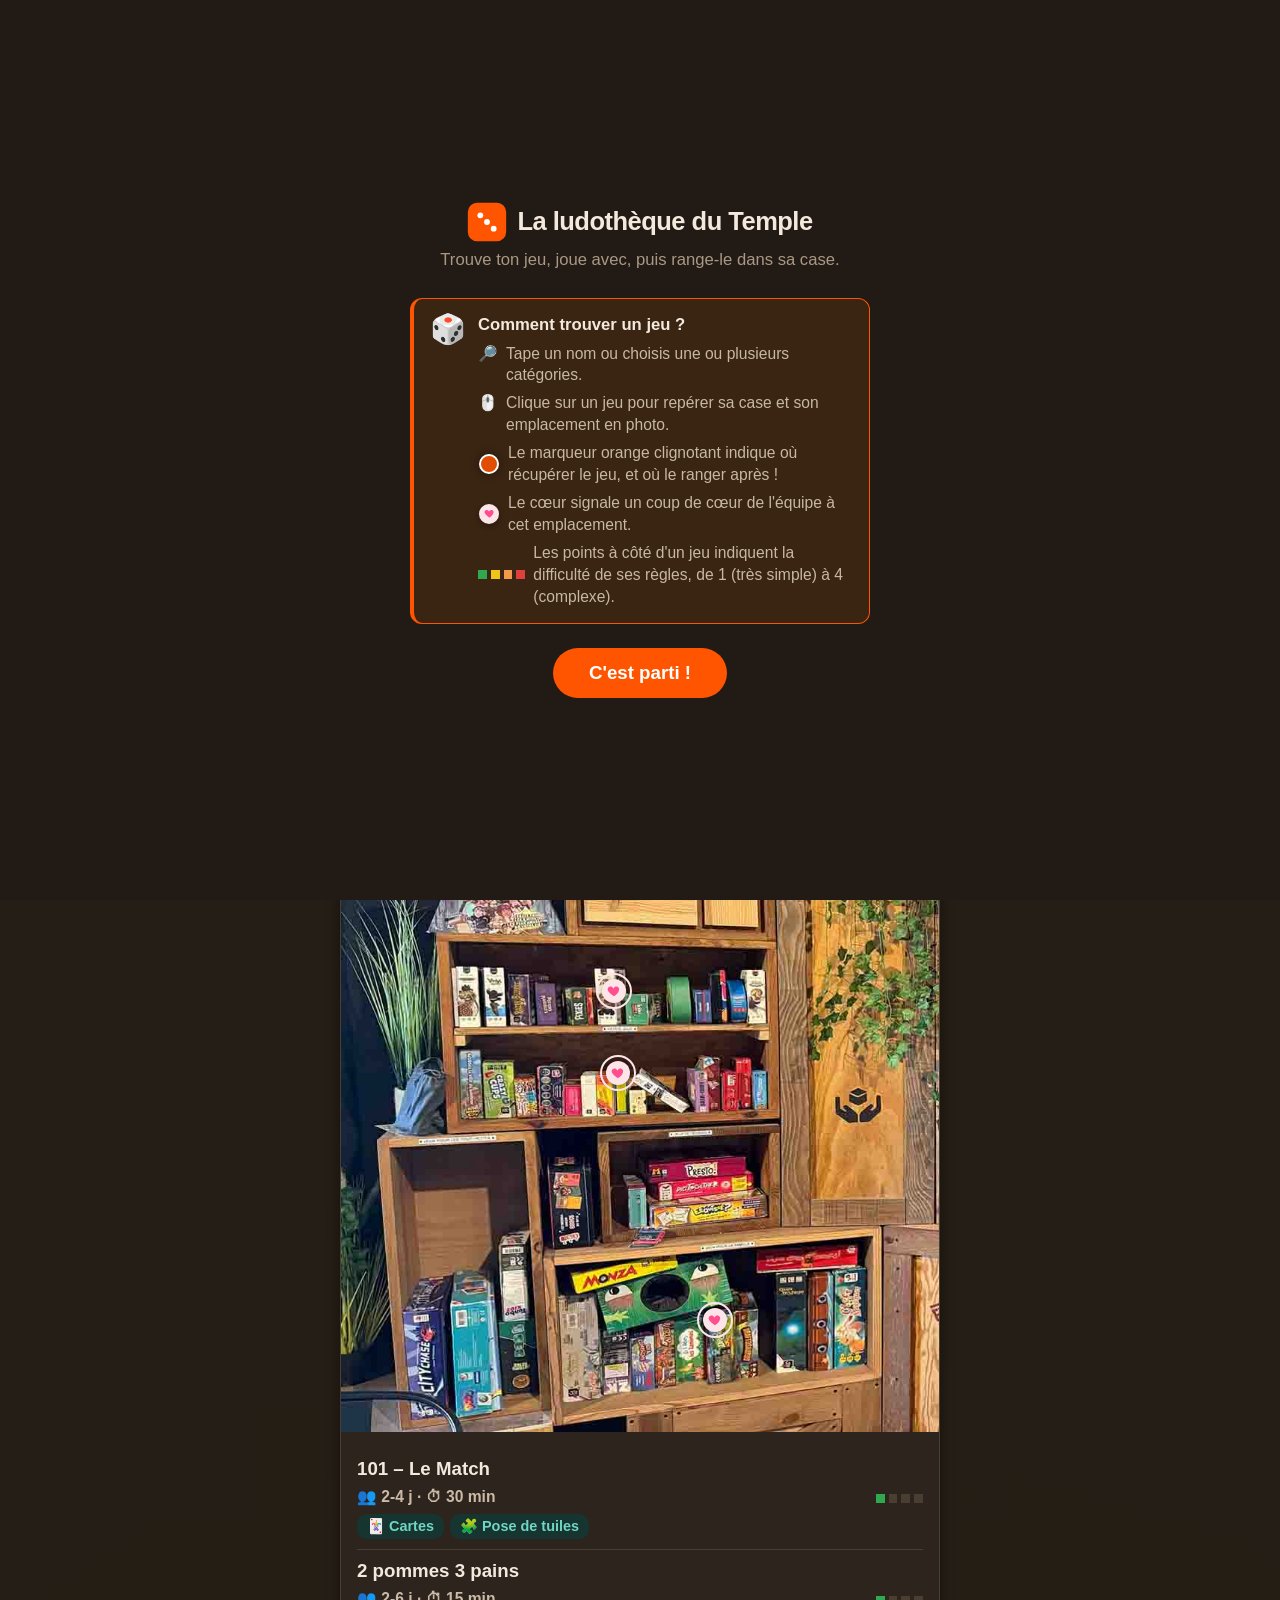
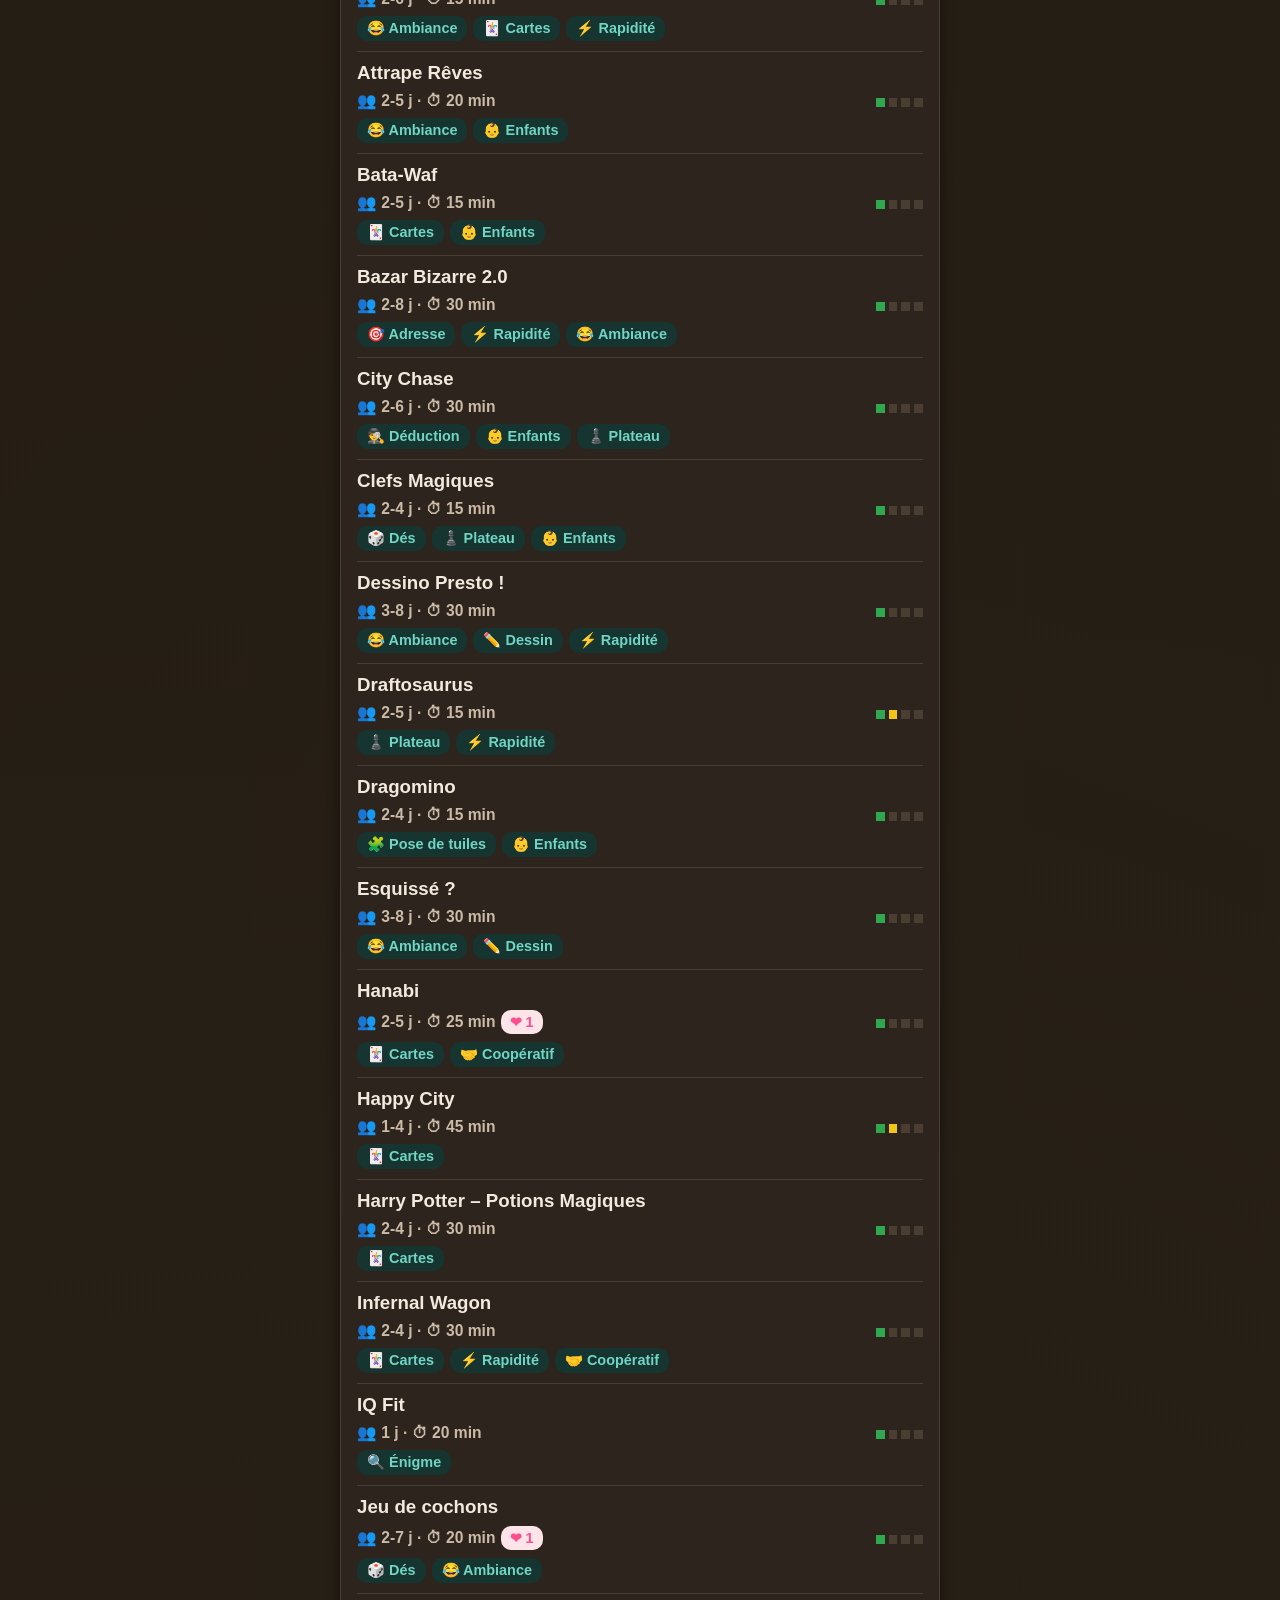
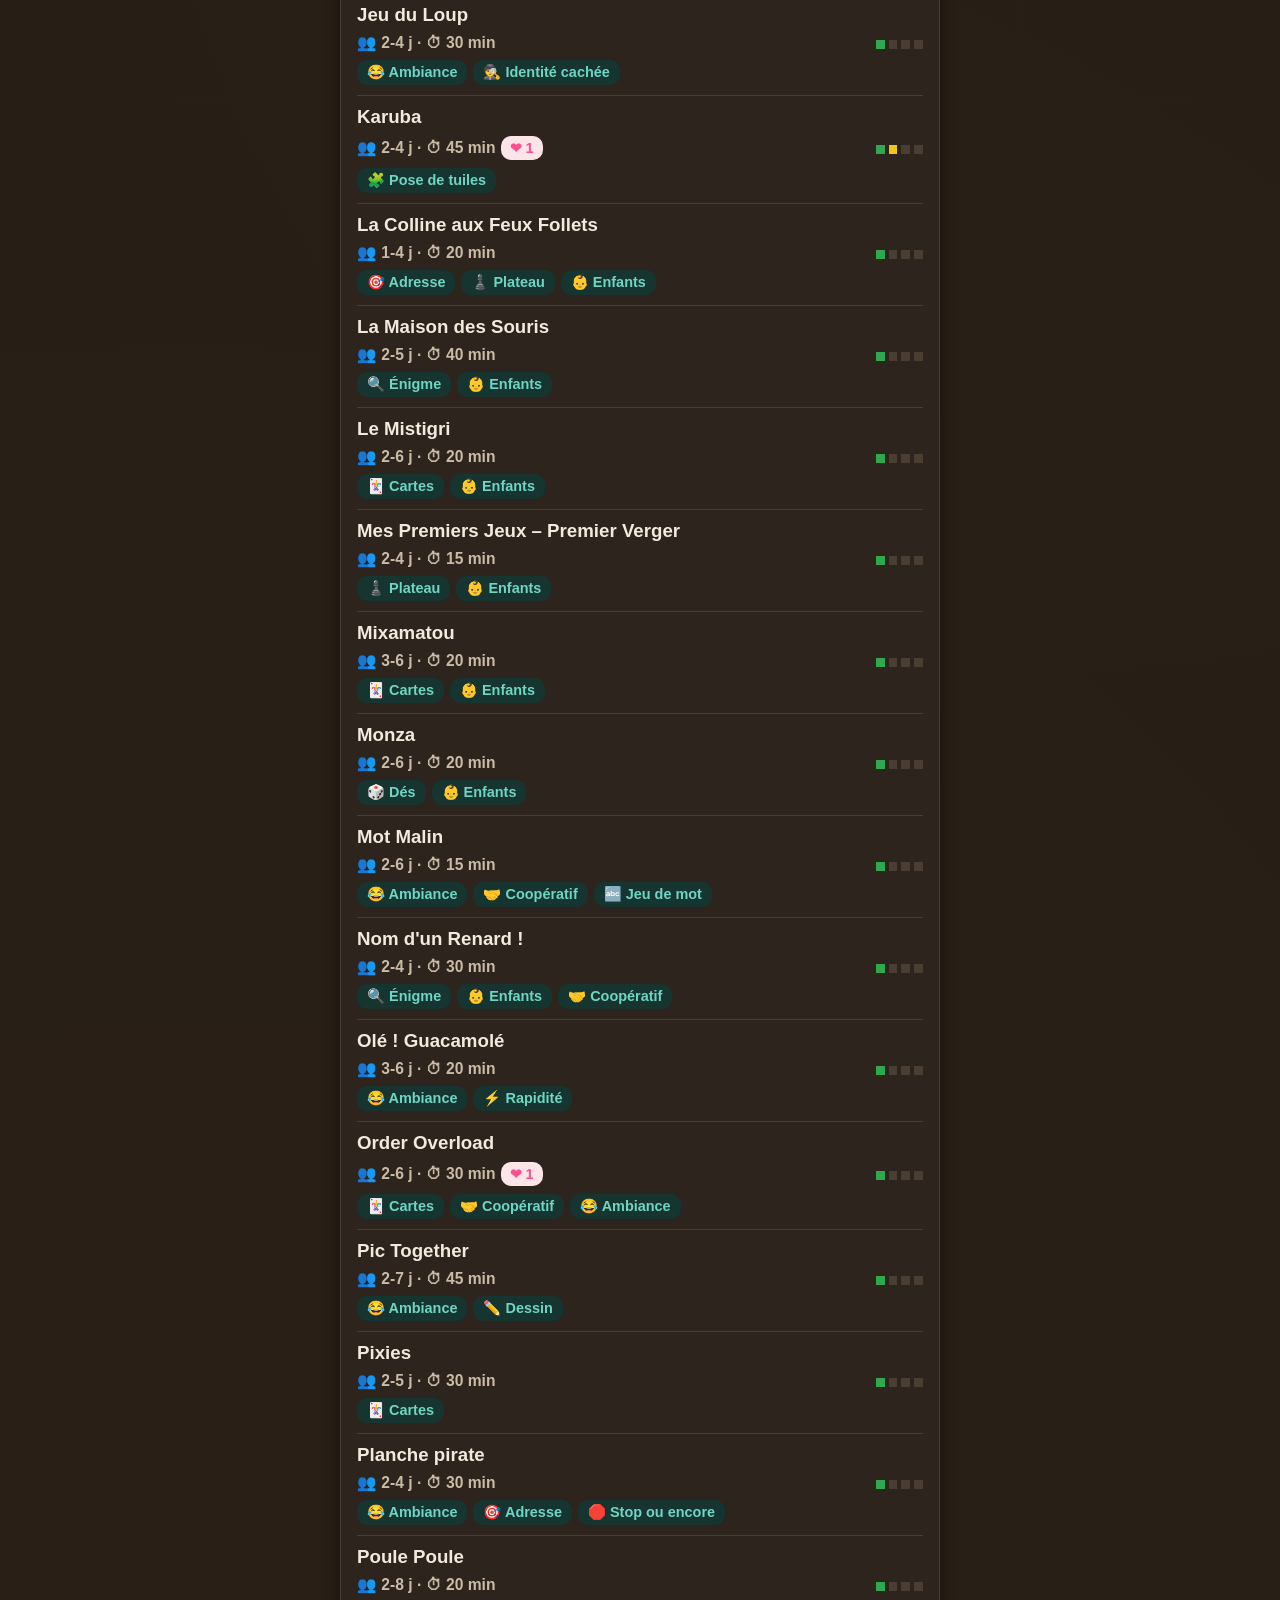
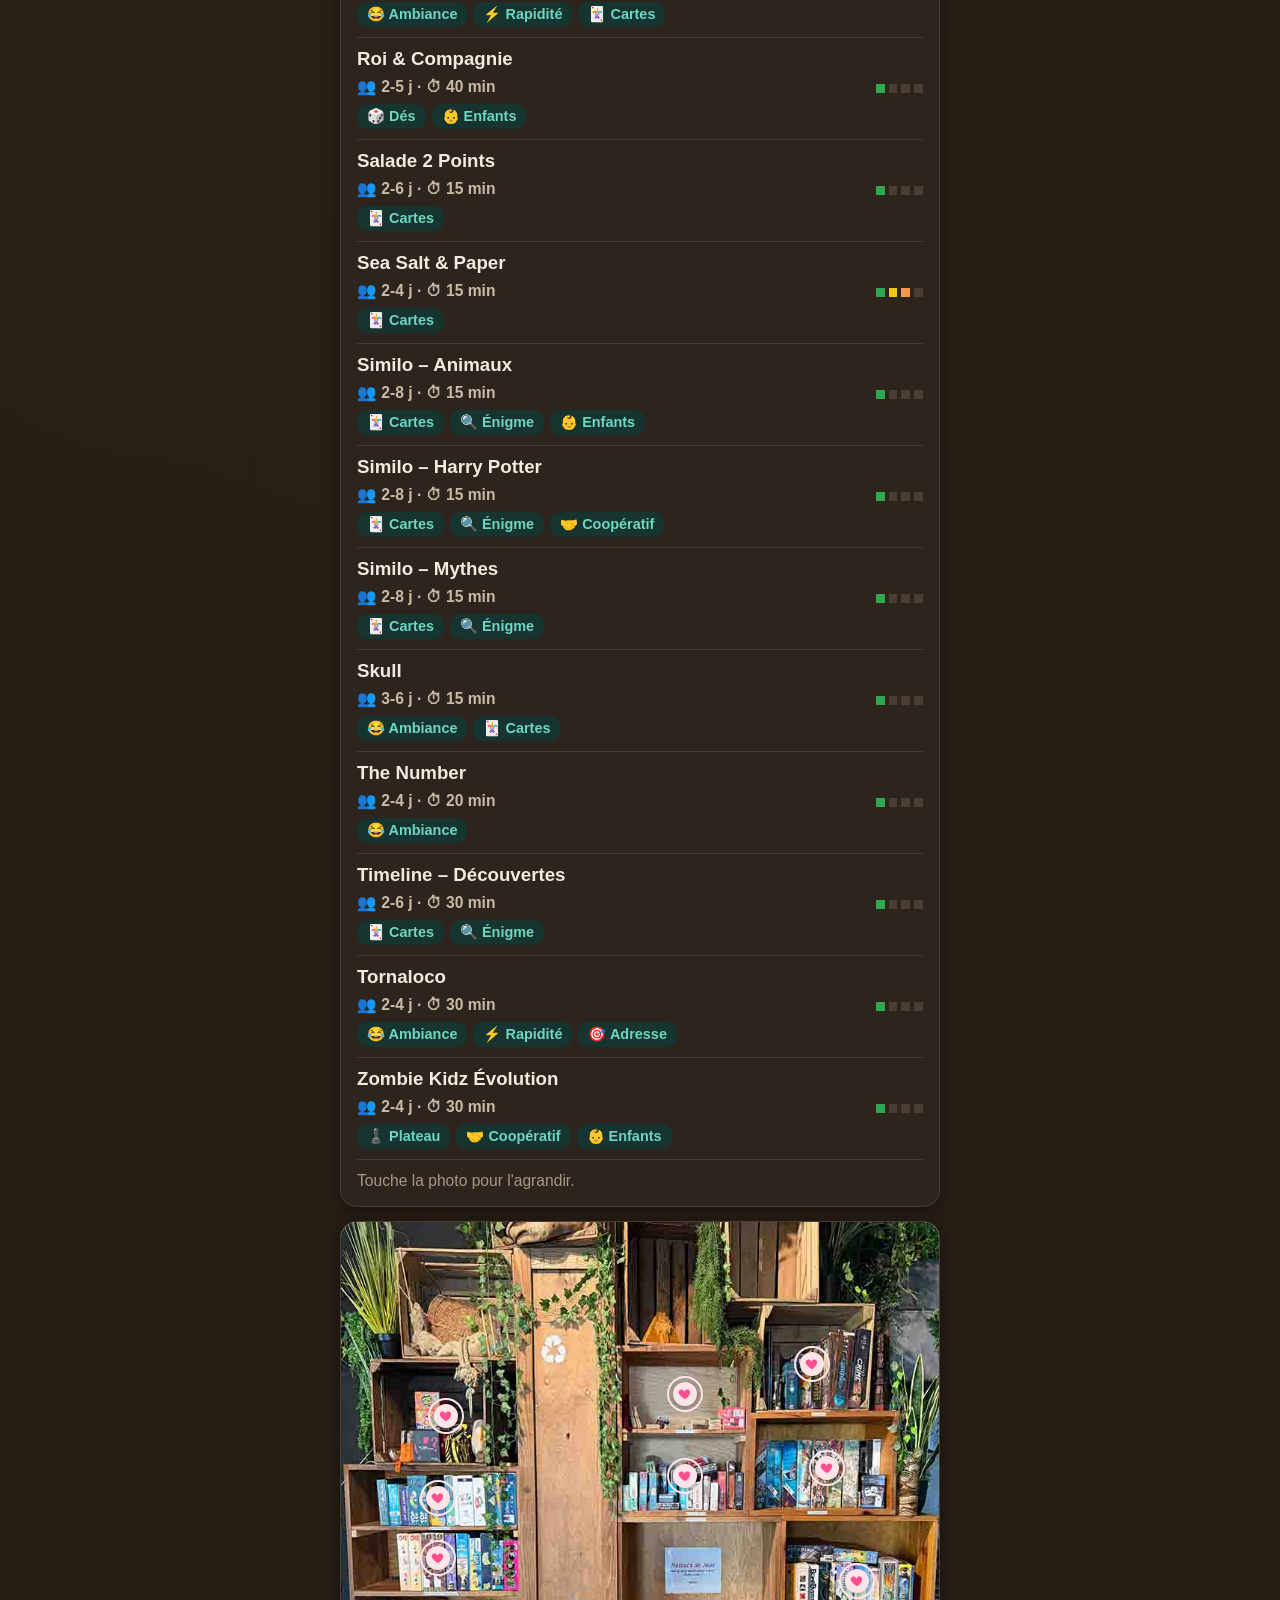
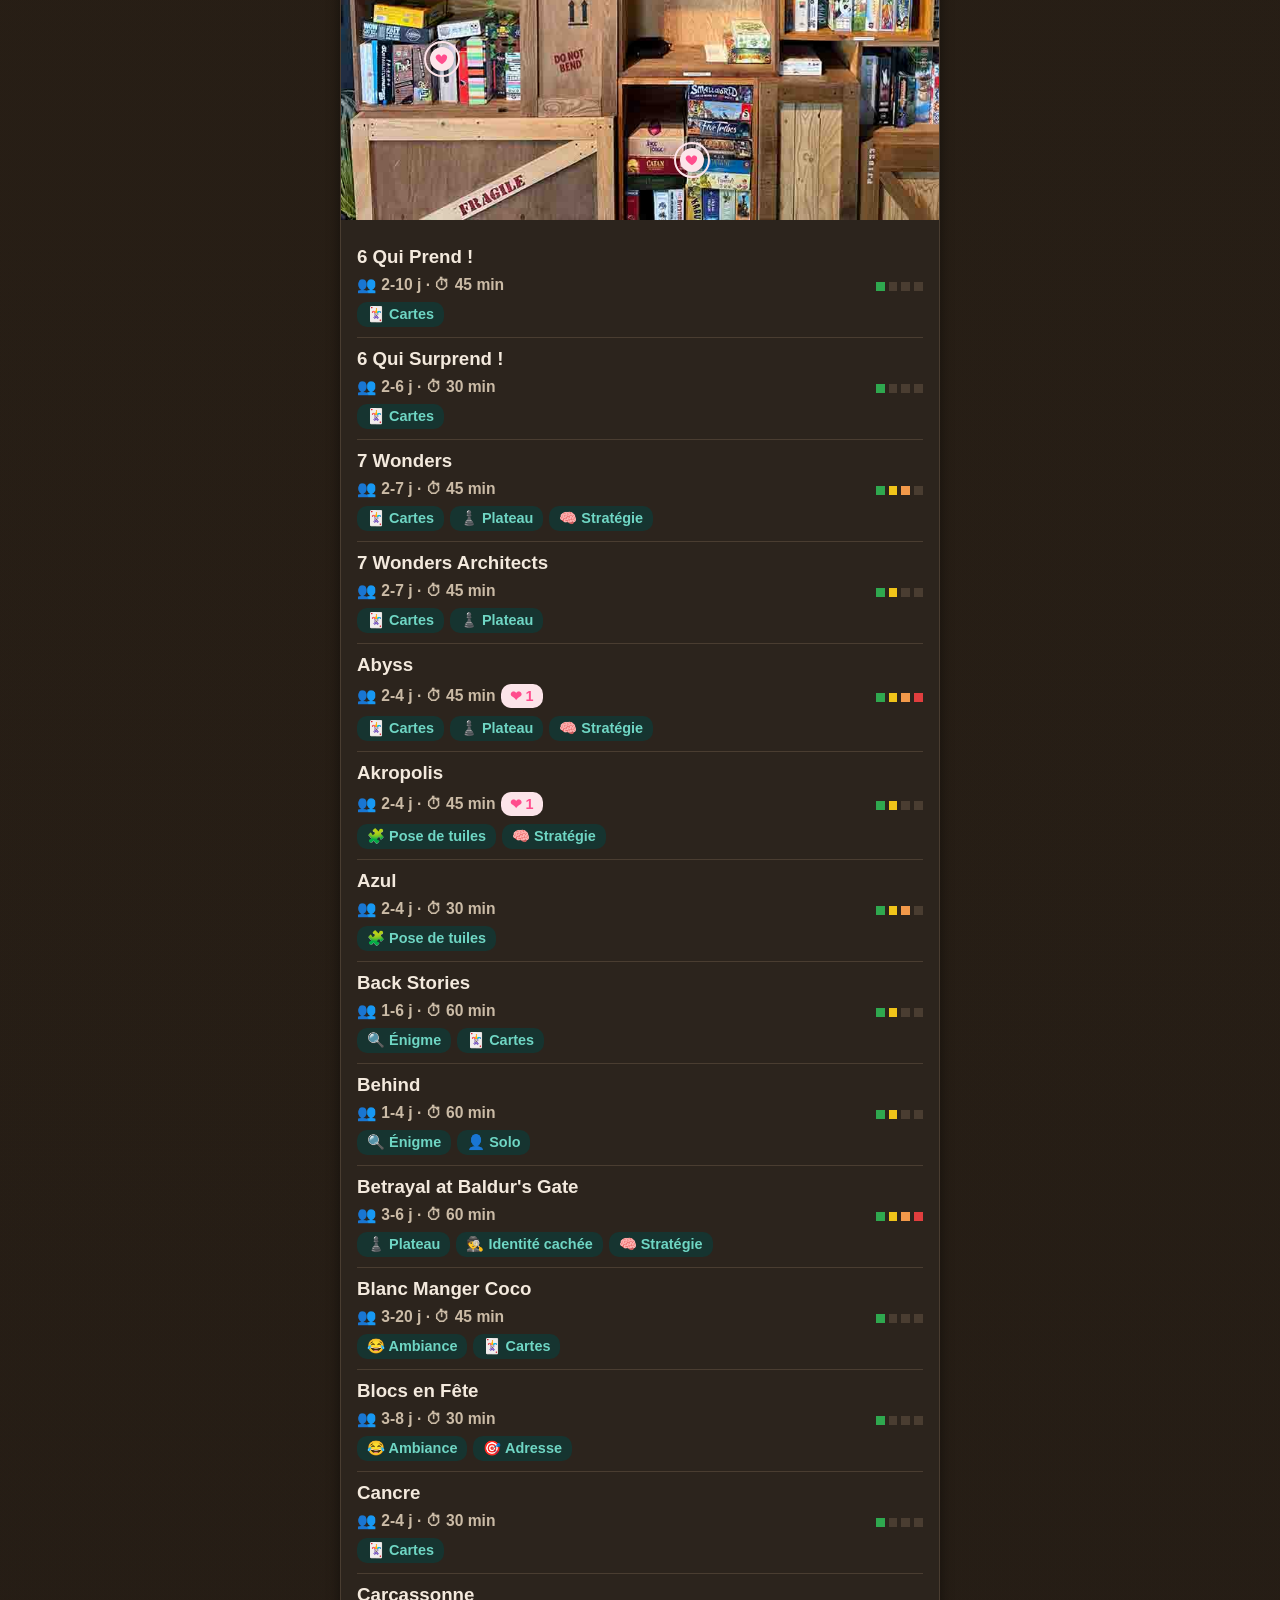
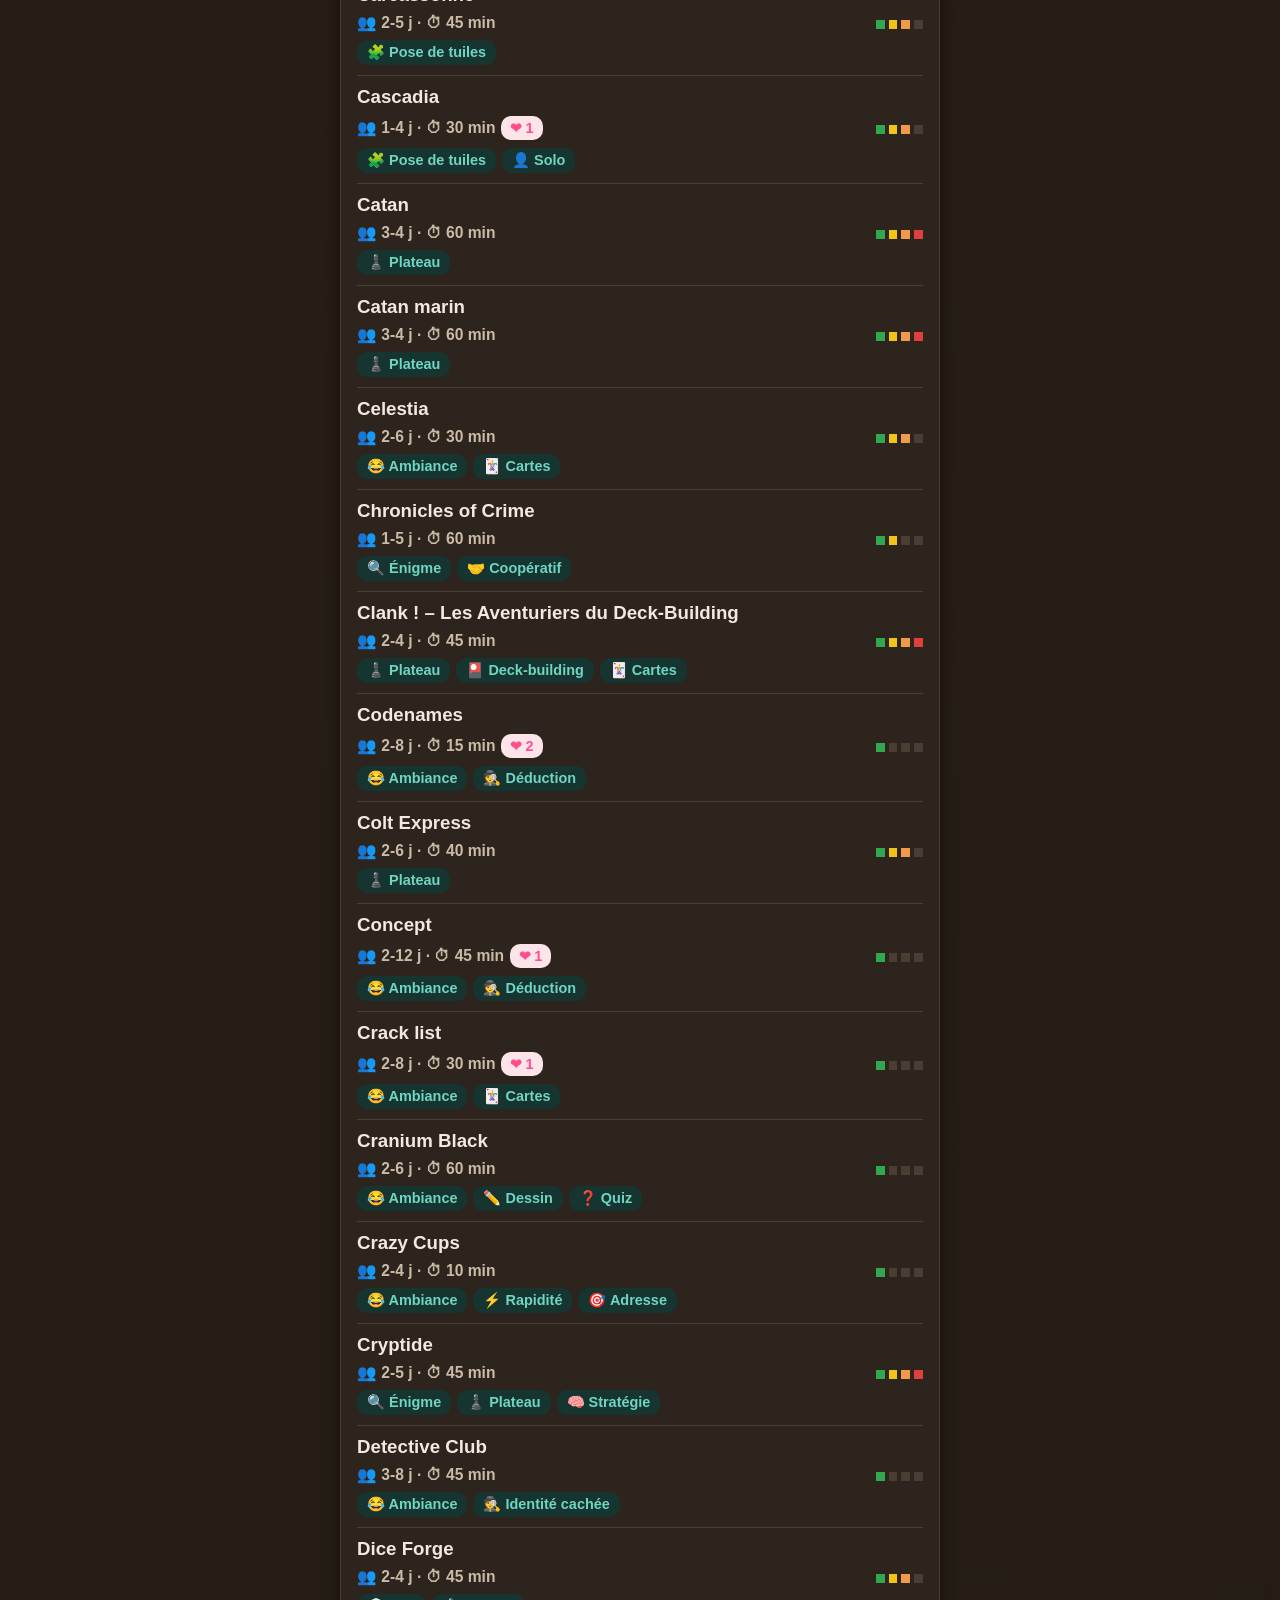
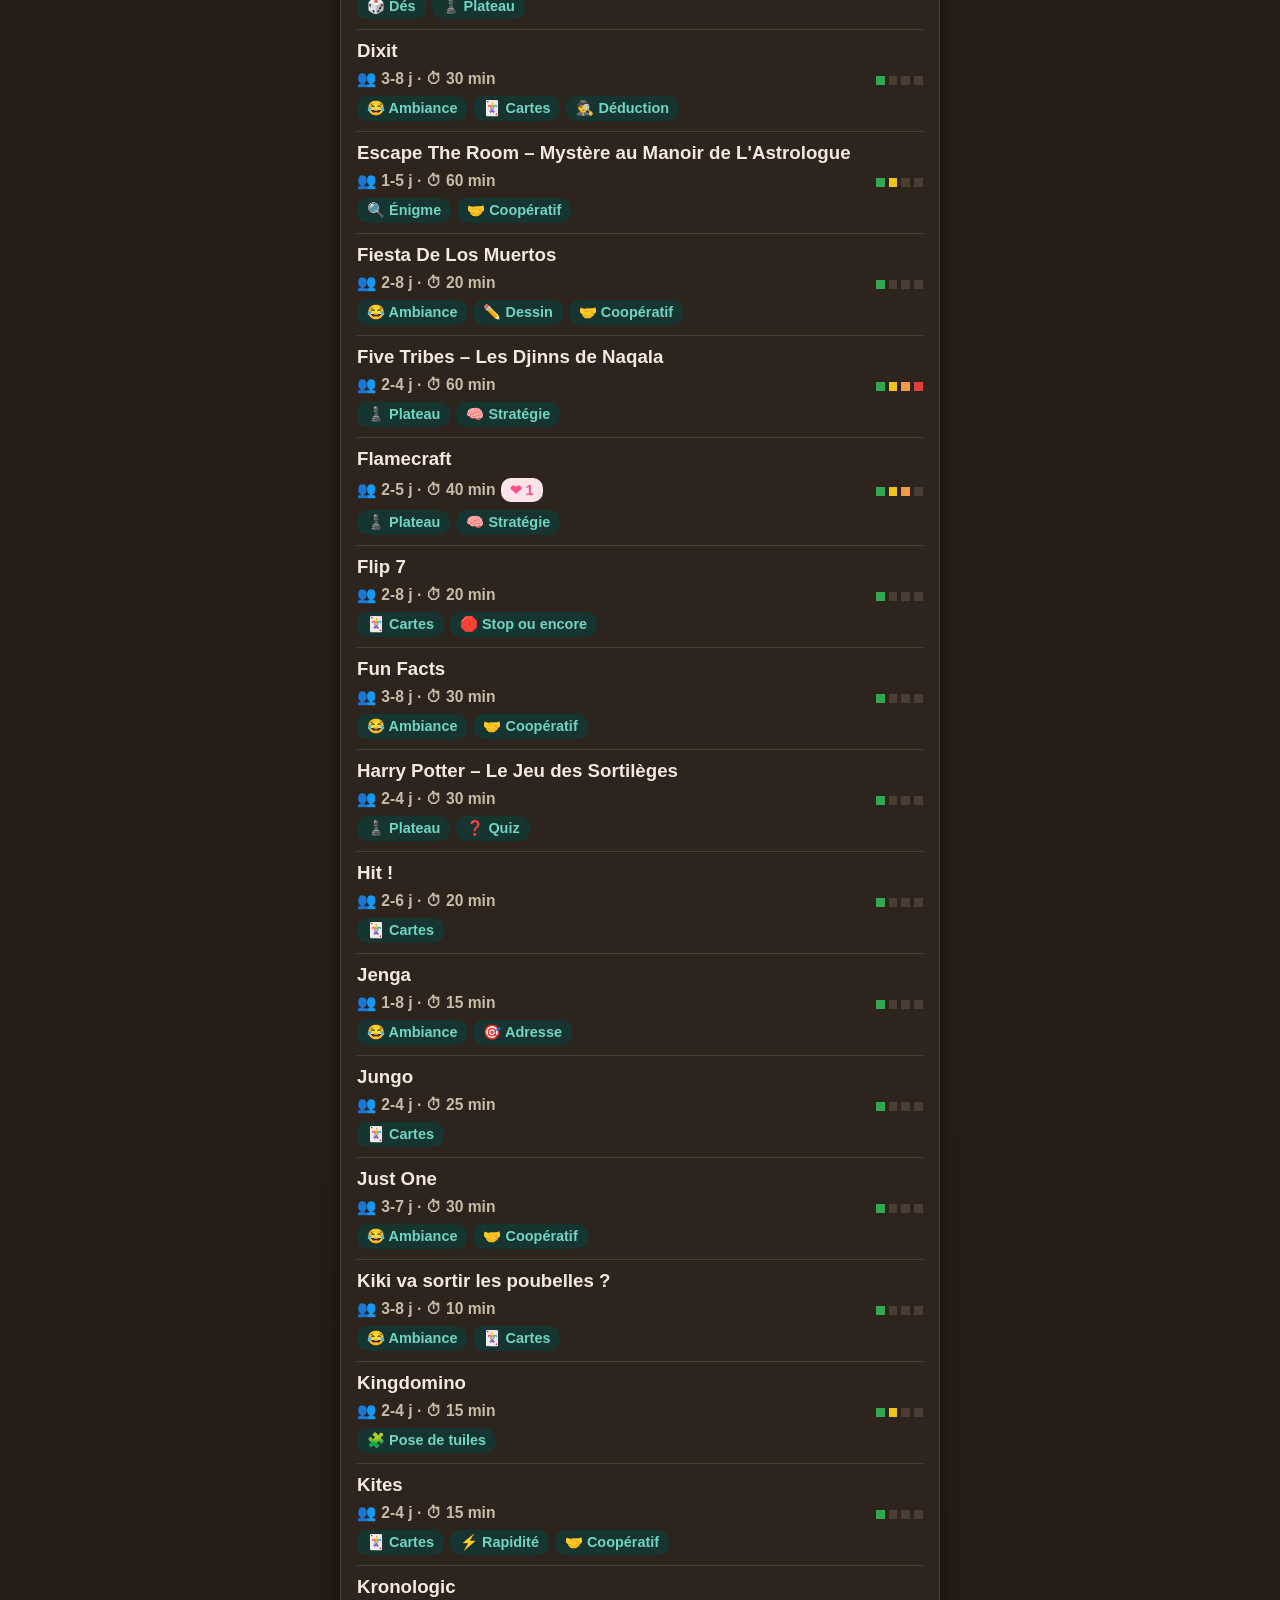
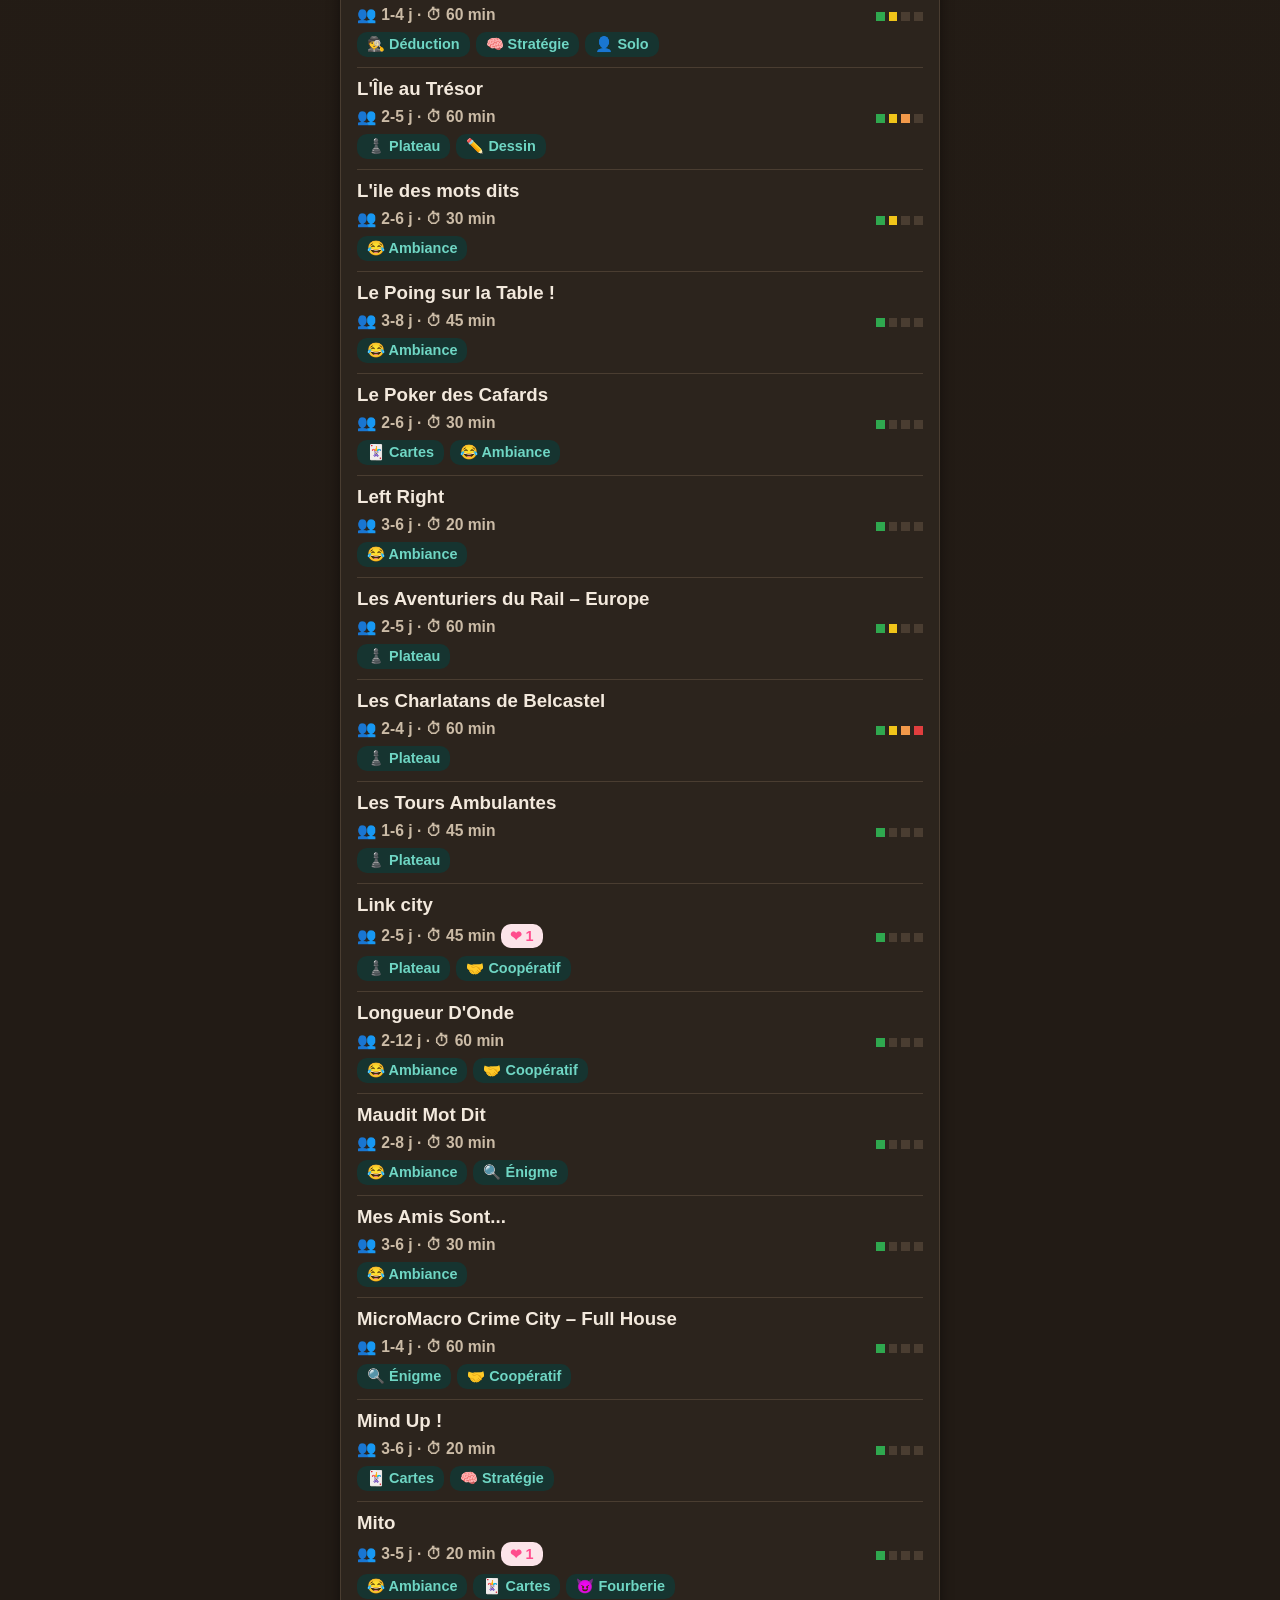
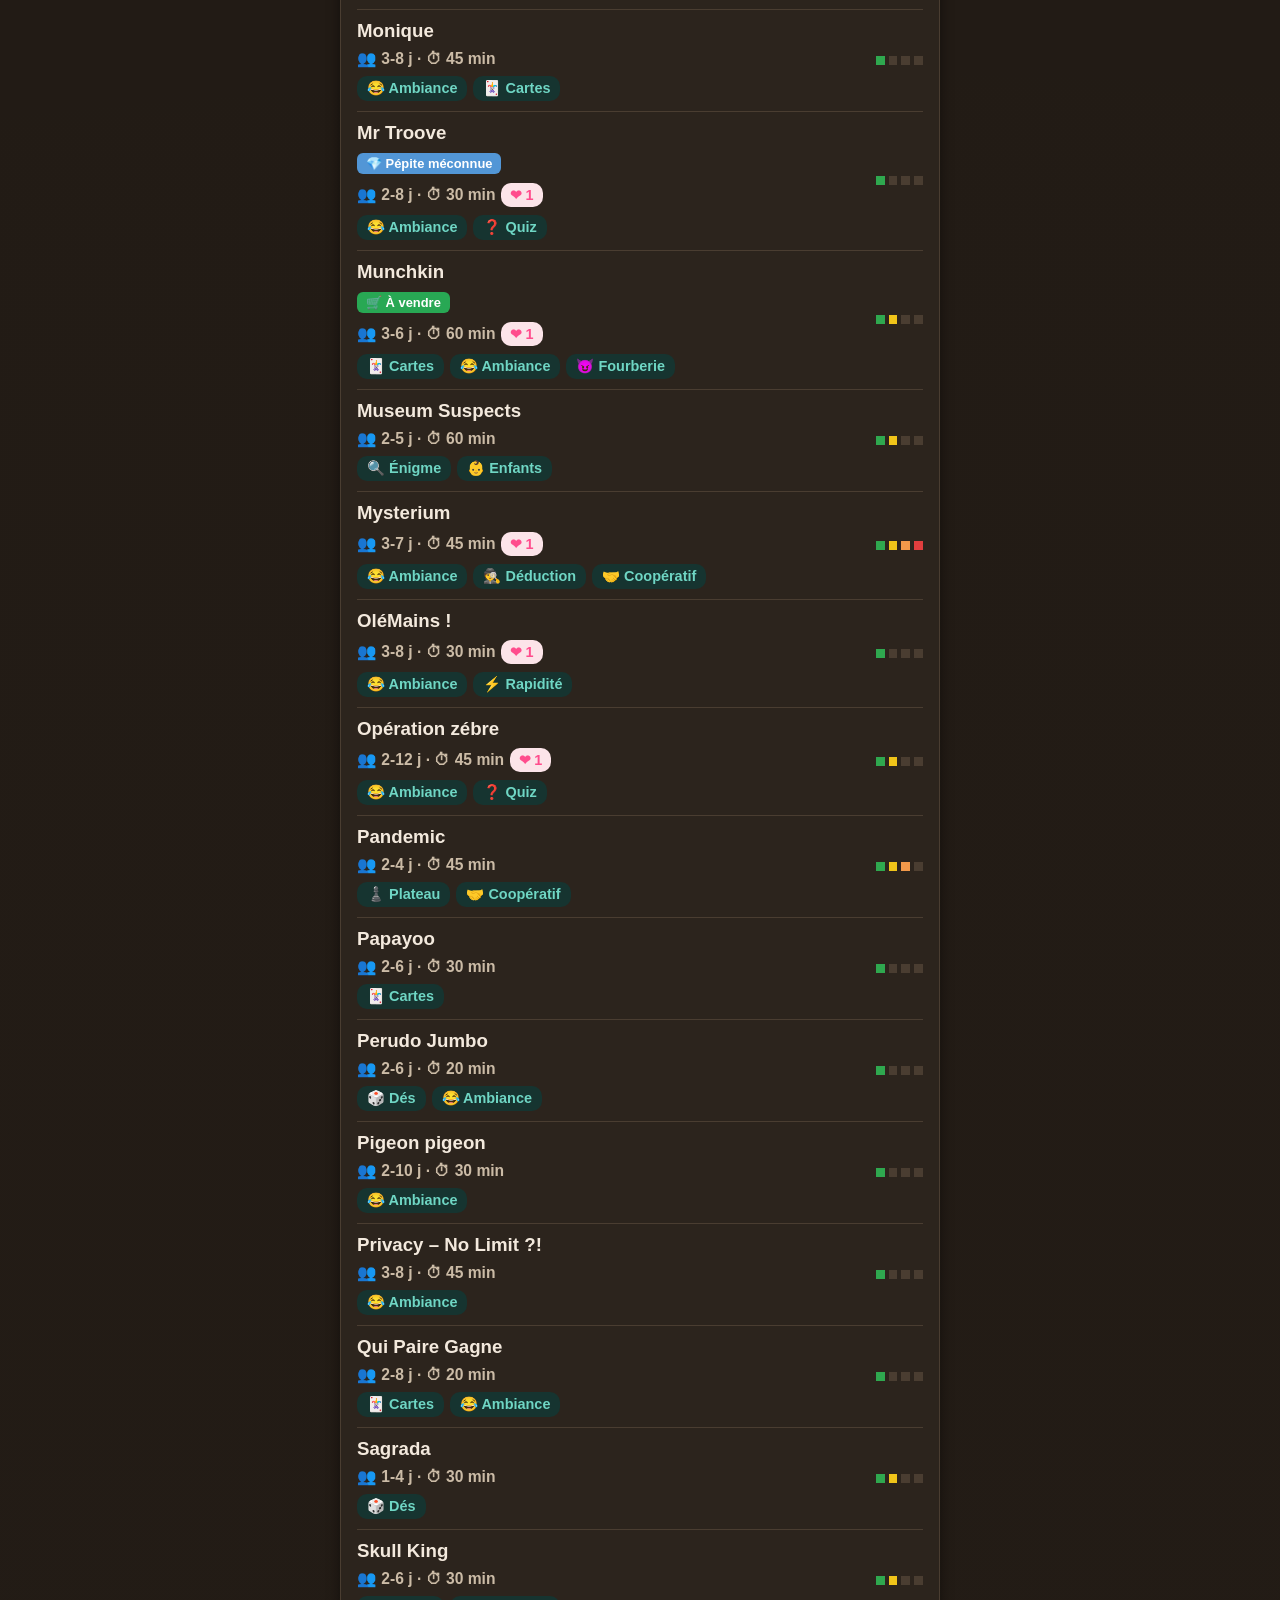
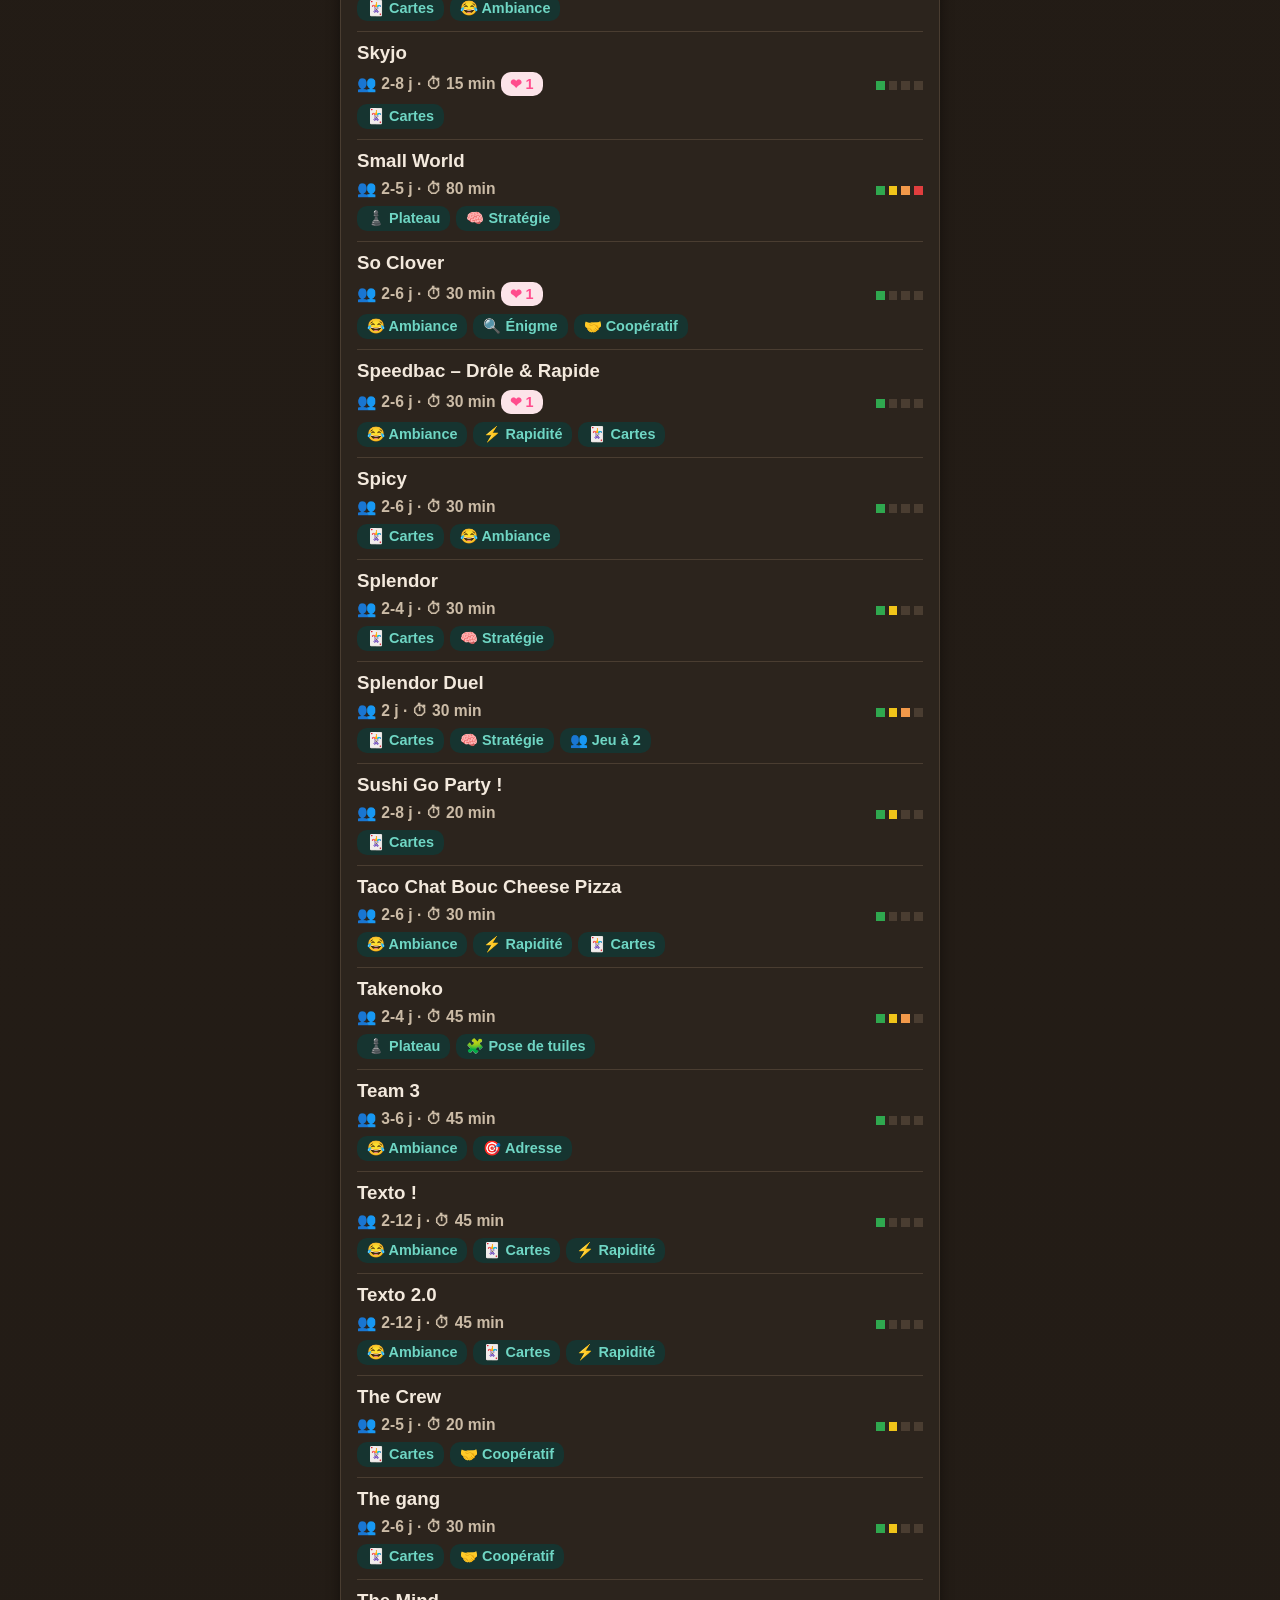
==== index.html @ edc83315 "Add files via upload" ====
<!DOCTYPE html>
<html lang="fr" data-theme="dark">
<head>
<meta charset="UTF-8">
<meta name="viewport" content="width=device-width, initial-scale=1.0, maximum-scale=1">
<meta name="description" content="Trouve un jeu de société au Temple : recherche par nom ou catégorie, emplacement en photo, recommandations de l'équipe.">
<meta name="theme-color" content="#221B15">
<title>La ludothèque du Temple</title>
<link rel="stylesheet" href="styles.css">
</head>
<body>

<button id="themeToggle" class="theme-toggle" aria-label="Basculer entre mode jour et mode nuit" onclick="basculerTheme()">☀️</button>

<div id="welcomeScreen" class="welcome-screen">
  <div class="welcome-screen__content">
    <div class="welcome-screen__brand">
      <svg class="brand__die" viewBox="0 0 48 48" fill="none" xmlns="http://www.w3.org/2000/svg">
        <rect x="2" y="2" width="44" height="44" rx="10" fill="#FF5500" stroke="#FF5500" stroke-width="2"/>
        <circle cx="16" cy="16" r="3.5" fill="#FFFFFF"/>
        <circle cx="32" cy="32" r="3.5" fill="#FFFFFF"/>
        <circle cx="24" cy="24" r="3.5" fill="#FFFFFF"/>
      </svg>
      <h1>La ludothèque du Temple</h1>
    </div>
    <p class="welcome-screen__subtitle">Trouve ton jeu, joue avec, puis range-le dans sa case.</p>

    <div class="welcome-screen__panel">
      <span class="how-it-works__icon" aria-hidden="true">🎲</span>
      <div class="how-it-works__content">
        <h2 class="how-it-works__title">Comment trouver un jeu ?</h2>
        <ol class="how-it-works__steps">
          <li><span class="how-it-works__step-icon" aria-hidden="true">🔎</span> Tape un nom ou choisis une ou plusieurs catégories.</li>
          <li><span class="how-it-works__step-icon" aria-hidden="true">🖱️</span> Clique sur un jeu pour repérer sa case et son emplacement en photo.</li>
          <li><span class="how-it-works__step-icon how-it-works__step-icon--marker" aria-hidden="true"><span class="marker-demo marker-demo--spot"></span></span> Le marqueur orange clignotant indique où récupérer le jeu, et où le ranger après !</li>
          <li><span class="how-it-works__step-icon how-it-works__step-icon--marker" aria-hidden="true"><span class="marker-demo marker-demo--heart"><svg class="marker-demo__heart-icon" viewBox="0 0 24 24"><path d="M12 21s-7.5-4.6-10.2-9.3C.2 8.9 1.4 5.2 4.9 4.3c2-.5 4 .3 5.1 2 .3.4.7.9 1 1.3.3-.4.7-.9 1-1.3 1.1-1.7 3.1-2.5 5.1-2 3.5.9 4.7 4.6 3.1 7.4C19.5 16.4 12 21 12 21z"/></svg></span></span> Le cœur signale un coup de cœur de l'équipe à cet emplacement.</li>
          <li><span class="how-it-works__step-icon how-it-works__step-icon--dots" aria-hidden="true"><span class="difficulty__dot is-filled"></span><span class="difficulty__dot is-filled"></span><span class="difficulty__dot is-filled"></span><span class="difficulty__dot is-filled"></span></span> Les points à côté d'un jeu indiquent la difficulté de ses règles, de 1 (très simple) à 4 (complexe).</li>
        </ol>
      </div>
    </div>

    <button id="startBtn" class="welcome-screen__cta" type="button">C'est parti !</button>
  </div>
</div>

<div class="app">
  <header class="app__header">
    <a id="brandLink" class="brand" href="#" title="Retour à l'accueil">
      <svg class="brand__die" viewBox="0 0 48 48" fill="none" xmlns="http://www.w3.org/2000/svg">
        <rect x="2" y="2" width="44" height="44" rx="10" fill="#FF5500" stroke="#FF5500" stroke-width="2"/>
        <circle cx="16" cy="16" r="3.5" fill="#FFFFFF"/>
        <circle cx="32" cy="32" r="3.5" fill="#FFFFFF"/>
        <circle cx="24" cy="24" r="3.5" fill="#FFFFFF"/>
      </svg>
      <h1>La ludothèque du Temple</h1>
    </a>
    <p class="app__subtitle">Trouve ton jeu, joue avec, puis range-le dans sa case.</p>
  </header>

  <div class="tabs" role="tablist" aria-label="Sections de la ludothèque">
    <button class="tab-btn active" role="tab" id="tabbtn-search" aria-selected="true" aria-controls="search-tab" data-tab="search">🔍 Recherche</button>
    <button class="tab-btn tab-btn--reco" role="tab" id="tabbtn-recommendations" aria-selected="false" aria-controls="recommendations-tab" data-tab="recommendations">
      <span class="tab-btn__line">Coup de <svg class="tab-btn__heart" viewBox="0 0 24 24" aria-hidden="true"><path d="M12 21s-7.5-4.6-10.2-9.3C.2 8.9 1.4 5.2 4.9 4.3c2-.5 4 .3 5.1 2 .3.4.7.9 1 1.3.3-.4.7-.9 1-1.3 1.1-1.7 3.1-2.5 5.1-2 3.5.9 4.7 4.6 3.1 7.4C19.5 16.4 12 21 12 21z"/></svg></span>
      <span class="tab-btn__line">de l'équipe</span>
    </button>
    <button class="tab-btn" role="tab" id="tabbtn-vente" aria-selected="false" aria-controls="vente-tab" data-tab="vente">🛒 Jeu à vendre</button>
    <button class="tab-btn" role="tab" id="tabbtn-reseaux" aria-selected="false" aria-controls="reseaux-tab" data-tab="reseaux">🔗 Nos réseaux</button>
  </div>

  <div id="search-tab" class="tab-content active" role="tabpanel" aria-labelledby="tabbtn-search">
    <div class="search-sticky-wrap">
      <div class="search">
        <input id="searchInput" type="text" placeholder="Tape le nom d'un jeu...">
        <button id="clearBtn" class="search__clear" hidden>✕</button>
      </div>
      <button id="randomGameBtn" type="button" class="random-btn">🎲 Je ne sais pas quoi choisir ?</button>
    </div>

    <!-- 15 Catégories de recherche multi-sélectionnables -->
    <div class="search-tags">
      <button class="search-tag search-tag--new" data-tag="Nouveauté">✨ Nouveauté</button>
      <button class="search-tag" data-tag="Ambiance">😂 Ambiance</button>
      <button class="search-tag" data-tag="Cartes">🃏 Cartes</button>
      <button class="search-tag" data-tag="Plateau">♟️ Plateau</button>
      <button class="search-tag" data-tag="Dés">🎲 Dés</button>
      <button class="search-tag" data-tag="Énigme">🔍 Énigme</button>
      <button class="search-tag" data-tag="Identité cachée">🎭 Identité cachée</button>
      <button class="search-tag" data-tag="Pose de tuiles">🧩 Pose de tuiles</button>
      <button class="search-tag" data-tag="Adresse">🎯 Adresse</button>
      <button class="search-tag" data-tag="Dessin">✏️ Dessin</button>
      <button class="search-tag" data-tag="Stratégie">🧠 Stratégie</button>
      <button class="search-tag" data-tag="Coopératif">🤝 Coopératif</button>
      <button class="search-tag" data-tag="Rapidité">⚡ Rapidité</button>
      <button class="search-tag" data-tag="Enfants">👶 Enfants</button>
      <button class="search-tag" data-tag="Deck-building">🎴 Deck-building</button>
      <button class="search-tag" data-tag="Quiz">❓ Quiz</button>
      <button class="search-tag" data-tag="Jeu à 2">👥 Jeu à 2</button>
      <button class="search-tag" data-tag="Jeu à 4">👨‍👩‍👧‍👦 Jeu à 4</button>
      <button class="search-tag" data-tag="+6 joueurs">🎉 +6 joueurs</button>
      <button class="search-tag" data-tag="Déduction">🕵 Déduction </button>
      <button class="search-tag" data-tag="Jeu de mot">🔤 Jeu de mot</button>
      <button class="search-tag" data-tag="Fourberie">😈 Fourberie</button>
      <button class="search-tag" data-tag="Solo">👤 Solo</button>


    </div>

    <div class="filters filters--search">
      <p class="filters__title">Filtrer par :</p>

      <div class="filters__group">
        <label class="filters__label" for="joueursMin">👥 Nombre de joueurs</label>
        <input id="joueursMin" class="filters__input" type="number" min="1" max="30" placeholder="Min">
        <span class="filters__sep">à</span>
        <input id="joueursMax" class="filters__input" type="number" min="1" max="30" placeholder="Max">
      </div>

      <div class="filters__group">
        <label class="filters__label" for="dureeMax">⏱ Durée max (minutes)</label>
        <input id="dureeMax" class="filters__input filters__input--duree" type="number" min="1" max="300" placeholder="45">
        <span class="filters__sep">min</span>
        <button class="filters__reset" data-filter-clear>↺ Réinitialiser</button>
      </div>
    </div>

    <div id="results" class="results"></div>
  </div>

  <div id="recommendations-tab" class="tab-content" role="tabpanel" aria-labelledby="tabbtn-recommendations">
    <p class="tab-intro">Découvre les coups de cœur recommandés par chaque membre de l'équipe.</p>

    <div class="filters">
      <p class="filters__title">Filtrer les recommandations par catégorie :</p>
      <div class="filters__group">
        <button class="filter-btn" data-filter-rec="Ambiance">😂 Ambiance</button>
        <button class="filter-btn" data-filter-rec="Jeu à 2">👥 Jeu à 2</button>
        <button class="filter-btn" data-filter-rec="Jeu à 4">👨‍👩‍👧‍👦 Jeu à 4</button>
        <button class="filter-btn" data-filter-rec="+6 joueurs">🎉 joueurs</button>
        <button class="filter-btn" data-filter-rec="Cartes">🃏 Cartes</button>
        <button class="filters__reset" data-filter-rec-clear>↺ Réinitialiser</button>
      </div>
    </div>

    <div id="recommendations-list" class="results"></div>
  </div>

  <div id="vente-tab" class="tab-content" role="tabpanel" aria-labelledby="tabbtn-vente">
    <p class="tab-intro">Des jeux de notre collection sont à vendre : retrouve-les ici avec leur prix.<br>⚠️ Ce sont des jeux d'occasion de la ludothèque (déjà utilisés au bar), pas des jeux neufs.</p>
    <div id="vente-list" class="results"></div>
  </div>

  <div id="reseaux-tab" class="tab-content" role="tabpanel" aria-labelledby="tabbtn-reseaux">
    <div class="results" style="padding-top:20px;">
      <article class="card soirees-card">
        <div class="soirees-card__banner">
          <span class="soirees-card__icon" aria-hidden="true">🔗</span>
        </div>
        <div class="card__body soirees-card__body">
          <h2 class="soirees-card__title">Nos réseaux</h2>
          <p class="soirees-card__text">Retrouve-nous et suis nos actualités sur nos réseaux sociaux.</p>
          <div class="soirees-card__cta-group">
            <a class="soirees-card__cta" href="https://www.instagram.com/letemple_17/" target="_blank" rel="noopener">Voir sur Instagram</a>
            <a class="soirees-card__cta soirees-card__cta--secondary" href="https://www.facebook.com/letemple17/" target="_blank" rel="noopener">Voir sur Facebook</a>
          </div>
        </div>
      </article>
    </div>
  </div>

  <footer class="app__footer">
    <p class="app__footer-text">🔒 Aucune donnée n'est enregistrée : ce site ne collecte, ne stocke ni ne transmet aucune information personnelle, ni sur un serveur, ni dans votre navigateur.</p>
  </footer>
</div>

<div id="lightbox" class="lightbox" hidden>
  <div class="lightbox__content">
    <div id="lightboxStage" class="lightbox__stage">
      <img id="lightboxImg" class="lightbox__img" src="" alt="Agrandissement de la photo">
      <div id="lightboxMarkers" class="lightbox__markers"></div>
    </div>
    <button id="lightboxClose" class="lightbox__close">✕</button>
  </div>
</div>

<script src="data.js"></script>
<script src="app.js"></script>
</body>
</html>
---- styles.css ----
:root{
    --orange:#FF5500;
    --orange-dark:#B84708;
    --orange-deep:#9C3C06;
    --orange-soft:#FFE7D2;
    --teal:#1F5C56;
    --teal-soft:#DCEEEC;
    --stone-soft:#E7E2D9;
    --stone-dark:#5C5347;
    --cream:#FFF8F1;
    --paper:#FFFFFF;
    --ink:#2A211A;
    --ink-soft:#8A7A6A;
    --ink-soft-contrast:#6B5D4D;
    --border:#EAD9C7;
    --radius:16px;
    --chip-radius:10px;
    --shadow:0 2px 12px rgba(42,33,26,0.10);

    /* Échelle typographique : 7 paliers volontairement bien distincts
       (au lieu d'une dizaine de valeurs à 0.01-0.03rem d'écart), pour que
       la hiérarchie "important / secondaire" se voie au premier coup d'œil.
       --text-2xs : mentions légères (footer, hints, badges compacts)
       --text-xs  : infos secondaires (chips, tags, meta joueurs/durée)
       --text-sm  : contrôles UI (boutons de filtre, onglets, libellés)
       --text-base: texte courant (corps de texte, champ de recherche)
       --text-md  : emphase (nom de profil, sous-titres de carte)
       --text-lg  : titres de section (bandeau "Nos réseaux", accueil mobile)
       --text-xl  : titre principal (logo "La ludothèque du Temple") */
    --text-2xs:0.76rem;
    --text-xs:0.85rem;
    --text-sm:0.92rem;
    --text-base:0.98rem;
    --text-md:1.1rem;
    --text-lg:1.3rem;
    --text-xl:1.5rem;

    /* Toujours sombre avec texte blanc, quel que soit le thème (les tooltips ne doivent pas suivre --ink) */
    --tooltip-bg:#2A211A;
    --tooltip-text:#FFFFFF;

    /* Rond du marqueur cœur sur les photos : toujours la même teinte, clair ou sombre */
    --heart-marker-bg:#FCE4E9;

    --chip-accent-bg:var(--orange-soft);
    --chip-accent-text:var(--orange-deep);
    --heart-bg:#FCE4E9;
    --heart-bg-hover:#F8C9D4;
    --heart-text:#fd0050de;
    --teal-chip-bg:var(--teal-soft);
    --teal-chip-text:var(--teal);

    /* Couleur dédiée à "ce filtre est actif" (tags de recherche, filtres de
       recommandations) : volontairement PAS l'orange, pour que l'orange
       reste réservé à la marque et à l'action prioritaire (bouton "Je ne
       sais pas quoi choisir", CTA d'accueil). Reprend le teal déjà utilisé
       pour les chips de catégorie des recommandations : un seul langage
       visuel pour "catégorie / filtre", cohérent entre les deux onglets. */
    --filter-active-bg:var(--teal);
    --filter-active-text:#FFFFFF;

    /* Orange d'accent dédié : même teinte que le dé de la page d'accueil, réutilisé pour le badge Nouveauté */
    --orange-accent-primary:var(--orange);

    /* Couleur unique du cœur (chip profil/reco + marqueur sur la photo de case) */
    --heart-profile-reco-color:#fd0050de;

    /* Rouge dédié au bouton "Réinitialiser" : le distingue clairement de l'orange
       utilisé par la recherche (tags actifs) et le choix d'équipe (filter-btn actif) */
    --danger:#C7402C;
    --danger-soft:#FBE3DF;

    /* Surface des chips/pastilles non sélectionnées (tags de recherche, filtres
       de recommandations) : identique à --paper en mode clair, mais redéfinie
       plus haut/contrastée en mode sombre pour bien se détacher du fond. */
    --chip-surface-bg:var(--paper);
    --chip-surface-border:var(--border);
    --chip-surface-text:var(--ink-soft-contrast);
  }

  [data-theme="dark"]{
    --cream:#221B15;
    --paper:#2C241D;
    --ink:#F3E9DD;
    --ink-soft:#A99884;
    --ink-soft-contrast:#C7B8A4;
    --stone-dark:#CBBBA6;
    --border:#4A3D31;
    --shadow:0 2px 14px rgba(0,0,0,0.45);

    --chip-accent-bg:#4A2A12;
    --chip-accent-text:#FFB37A;
    --heart-bg:#63283A;
    --heart-bg-hover:#79324A;
    --heart-text:#fd0050de;
    --teal-chip-bg:#163430;
    --teal-chip-text:#6FD6C4;

    /* En mode sombre, le teal de base est trop proche du fond : on prend
       la variante "teal-chip-text" (plus claire) pour garder un vrai
       contraste sur l'état actif des filtres. */
    --filter-active-bg:#2C7A6E;
    --filter-active-text:#FFFFFF;
    --orange-accent-primary:var(--orange);
    /* Rose plus vif et opaque qu'en mode clair : meilleur contraste sur les
       fonds sombres (chip cœur, marqueur cœur sur photo). */
    --heart-profile-reco-color:#FF4D8D;

    --danger:#E2604A;
    --danger-soft:#4A2620;

    /* En mode sombre, --paper est déjà assez proche de --cream (fond de page) :
       on donne aux chips non sélectionnées une surface nettement plus claire
       et un liseré plus visible, pour qu'elles ressortent clairement du fond. */
    --chip-surface-bg:#39301F;
    --chip-surface-border:#5C4B37;
    --chip-surface-text:#E4D5BF;
  }

  *{box-sizing:border-box;}
  html,body{margin:0;padding:0;}
  html{width:100%; max-width:100%; overflow-x:hidden;}

  /* Indicateur de focus clavier générique : visible uniquement à la
     navigation clavier (:focus-visible, pas au clic souris/tactile), sur
     tous les éléments interactifs qui n'ont pas déjà leur propre traitement
     de focus dédié (inputs, cœurs). Nécessaire pour parcourir le site au
     clavier (Tab) sur un lien public partagé sur les réseaux du bar. */
  .tab-btn:focus-visible,
  .search-tag:focus-visible,
  .filter-btn:focus-visible,
  .filters__reset:focus-visible,
  .random-btn:focus-visible,
  .welcome-screen__cta:focus-visible,
  .theme-toggle:focus-visible,
  .search__clear:focus-visible,
  .brand:focus-visible,
  .soirees-card__cta:focus-visible,
  .lightbox__close:focus-visible,
  .game-item__name:focus-visible,
  .game-item__cover:focus-visible{
    outline:3px solid var(--orange);
    outline-offset:2px;
    border-radius:4px;
  }

  .theme-toggle{
    position:fixed;
    top:14px;
    right:14px;
    z-index:20;
    width:42px;
    height:42px;
    border-radius:50%;
    border:1px solid var(--border);
    background:var(--paper);
    box-shadow:var(--shadow);
    font-size:1.15rem;
    display:flex;
    align-items:center;
    justify-content:center;
    cursor:pointer;
    transition:background .2s ease, transform .2s ease;
  }

  .theme-toggle:hover{
    transform:scale(1.06);
  }
  html{-webkit-text-size-adjust:100%; font-size:106.25%;} /* base ~17px : lisibilité renforcée pour un usage debout au bar */
  body{
    background:
      radial-gradient(circle at 15% 20%, rgba(184,71,8,0.045) 0%, transparent 38%),
      radial-gradient(circle at 85% 12%, rgba(31,92,52,0.04) 0%, transparent 42%),
      radial-gradient(circle at 65% 85%, rgba(92,83,71,0.05) 0%, transparent 40%),
      var(--cream);
    color:var(--ink);
    font-family:-apple-system,BlinkMacSystemFont,"Segoe UI",Roboto,"Helvetica Neue",Arial,sans-serif;
    -webkit-font-smoothing:antialiased;
    min-height:100vh;
    width:100%;
    overflow-x:hidden;
  }

  .app{
    width:100%;
    max-width:640px;
    margin:0 auto;
    padding-bottom:48px;
  }

  .app__header{
    position:sticky;
    top:0;
    z-index:10;
    background:var(--cream);
    padding:24px 20px 18px;
    border-bottom:1px solid var(--border);
  }

  .brand{
    display:flex;
    align-items:center;
    gap:10px;
    cursor:pointer;
    text-decoration:none;
  }

  .brand__die{
    width:34px;
    height:34px;
    flex-shrink:0;
  }

  .brand h1{
    margin:0;
    font-size:var(--text-xl);
    font-weight:800;
    letter-spacing:-0.02em;
    color:var(--ink);
  }

  .app__subtitle{
    margin:6px 0 16px 44px;
    color:var(--ink-soft);
    font-size:var(--text-sm);
  }

  .app__footer{
    margin:24px 20px 20px;
    padding-top:16px;
    border-top:1px solid var(--border);
    text-align:center;
  }

  .app__footer-text{
    margin:0;
    color:var(--ink-soft);
    font-size:var(--text-xs);
    line-height:1.5;
  }

  .tabs{
    display:flex;
    align-items:stretch;
    gap:6px;
    margin:16px 20px 0;
    border-bottom:1px solid var(--border);
    padding-bottom:0;
  }

  .tab-btn{
    flex:1 1 0;
    min-width:0;
    display:flex;
    align-items:center;
    justify-content:center;
    gap:6px;
    margin:0;
    padding:12px 8px;
    border:none;
    background:transparent;
    color:var(--ink-soft);
    font-size:var(--text-sm);
    font-weight:600;
    text-align:center;
    line-height:1.25;
    cursor:pointer;
    border-bottom:3px solid transparent;
    transition:color .2s ease, border-color .2s ease;
    white-space:normal;
  }

  .tab-btn__heart{
    width:20px;
    height:20px;
    fill:var(--heart-profile-reco-color);
    flex-shrink:0;
  }

  /* Onglet "Coup de [cœur] / de l'équipe" sur deux lignes, pour que l'icône
     reste bien lisible au lieu d'être compressée sur une seule ligne avec le texte. */
  .tab-btn--reco{
    flex-direction:column;
    gap:2px;
  }

  .tab-btn--reco .tab-btn__line{
    display:flex;
    align-items:center;
    justify-content:center;
    gap:4px;
    line-height:1.15;
  }

  .tab-btn:hover{
    color:var(--ink);
  }

  .tab-btn.active{
    color:var(--chip-accent-text);
    border-bottom-color:var(--orange);
  }

  /* Écran d'accueil "Comment trouver un jeu ?" : plein écran, affiché avant
     le reste de l'application à chaque chargement de page. */
  .welcome-screen{
    position:fixed;
    inset:0;
    z-index:1000;
    background:var(--cream);
    display:flex;
    align-items:center;
    justify-content:center;
    padding:32px 20px;
    overflow-y:auto;
  }

  .welcome-screen[hidden]{
    display:none;
  }

  .welcome-screen__content{
    max-width:460px;
    width:100%;
    text-align:center;
  }

  .welcome-screen__brand{
    display:flex;
    align-items:center;
    justify-content:center;
    gap:10px;
    margin-bottom:8px;
  }

  .welcome-screen__brand .brand__die{
    width:40px;
    height:40px;
    flex-shrink:0;
  }

  .welcome-screen__brand h1{
    margin:0;
    font-size:var(--text-xl);
    font-weight:800;
    letter-spacing:-0.02em;
    color:var(--ink);
  }

  .welcome-screen__subtitle{
    margin:0 0 28px;
    color:var(--ink-soft);
    font-size:var(--text-base);
  }

  .welcome-screen__panel{
    position:relative;
    display:flex;
    align-items:flex-start;
    gap:12px;
    text-align:left;
    background:var(--orange-soft);
    border:1px solid var(--orange);
    border-left:4px solid var(--orange);
    border-radius:12px;
    padding:16px;
    margin-bottom:24px;
  }

  [data-theme="dark"] .welcome-screen__panel{
    background:#3A2412;
  }

  .welcome-screen__cta{
    display:inline-block;
    padding:14px 36px;
    border:none;
    border-radius:999px;
    background:var(--orange);
    color:#FFFFFF;
    font-size:var(--text-md);
    font-weight:700;
    cursor:pointer;
    transition:transform .15s ease, background .15s ease;
  }

  .welcome-screen__cta:hover{
    background:var(--orange-dark);
    transform:translateY(-2px);
  }

  .how-it-works__icon{
    font-size:1.7rem;
    line-height:1;
    flex-shrink:0;
  }

  .how-it-works__content{
    min-width:0;
    flex:1;
  }

  .how-it-works__title{
    margin:0 0 8px;
    font-size:var(--text-base);
    font-weight:800;
    color:var(--ink);
  }

  .how-it-works__steps{
    margin:0;
    padding:0;
    list-style:none;
    display:flex;
    flex-direction:column;
    gap:6px;
  }

  .how-it-works__steps li{
    display:flex;
    align-items:flex-start;
    gap:8px;
    font-size:var(--text-sm);
    font-weight:500;
    color:var(--ink-soft-contrast);
    line-height:1.4;
  }

  .how-it-works__step-icon{
    flex-shrink:0;
  }

  /* Variante de l'icône d'étape reprenant les points de difficulté déjà utilisés
     sur les jeux (au lieu d'un emoji), pour une cohérence visuelle directe.
     align-self:center la recentre verticalement face au texte, indépendamment
     du align-items:flex-start du parent (utile pour du texte multi-lignes). */
  .how-it-works__step-icon--dots{
    display:inline-flex;
    align-items:center;
    align-self:center;
    gap:4px;
  }

  .how-it-works__step-icon--dots .difficulty__dot{
    width:8.82px;
    height:8.82px;
  }

  /* Icônes de légende du panneau d'accueil : reprennent EXACTEMENT le visuel
     des vrais marqueurs affichés sur les photos de case (spot-marker et
     spot-marker--heart), en version statique et repositionnée en flux
     normal (les vrais marqueurs sont en position:absolute sur une photo). */
  .how-it-works__step-icon--marker{
    display:inline-flex;
    align-items:center;
    justify-content:center;
    align-self:center;
    width:22px;
    flex-shrink:0;
  }

  .marker-demo{
    position:relative;
    width:20px;
    height:20px;
    border-radius:50%;
    flex-shrink:0;
    display:flex;
    align-items:center;
    justify-content:center;
  }

  .marker-demo--spot{
    background:rgba(255,85,0,0.85);
    border:2.5px solid #FFFFFF;
    box-shadow:0 0 8px rgba(0,0,0,0.4);
    animation:spot-pulse 2s infinite ease-in-out;
  }

  .marker-demo--heart{
    background:var(--heart-marker-bg);
    box-shadow:0 2px 6px rgba(0,0,0,0.3);
    animation:spot-pulse 4s infinite ease-in-out;
  }

  .marker-demo__heart-icon{
    width:11px;
    height:11px;
    fill:var(--heart-profile-reco-color);
    display:block;
  }

  @media (prefers-reduced-motion: reduce){
    .marker-demo--spot, .marker-demo--heart{ animation:none; }
  }

  .search{
    display:flex;
    align-items:center;
    gap:8px;
    background:var(--paper);
    border:2px solid var(--border);
    border-radius:999px;
    padding:10px 14px;
    transition:border-color .15s ease;
    margin:0;
  }

  .search:focus-within{
    border-color:var(--orange);
  }

  /* Barre de recherche "collante" : reste visible juste sous l'en-tête pendant
     le défilement, pratique pour re-filtrer sans remonter en haut de page.
     --sticky-search-top est calculée en JS à partir de la hauteur réelle de
     l'en-tête (ajusterStickySearch), pour rester correcte à toutes les tailles d'écran. */
  .search-sticky-wrap{
    position:sticky;
    top:var(--sticky-search-top, 0px);
    z-index:8;
    background:var(--cream);
    padding:12px 20px 10px;
  }

  .random-btn{
    display:block;
    width:100%;
    margin-top:10px;
    padding:10px 14px;
    border:2px solid var(--orange);
    border-radius:999px;
    background:var(--orange);
    color:#FFFFFF;
    font-size:var(--text-base);
    font-weight:700;
    cursor:pointer;
    transition:transform .15s ease, background .15s ease, color .15s ease;
  }

  .random-btn:hover{
    background:#FFFFFF;
    color:var(--orange-dark);
    transform:translateY(-1px);
  }

  .random-btn:active{
    transform:translateY(0);
  }

  /* Mise en avant temporaire de la case révélée par "Je ne sais pas quoi choisir" */
  @keyframes surprise-pulse{
    0%   { box-shadow:0 0 0 0 var(--orange); }
    70%  { box-shadow:0 0 0 12px transparent; }
    100% { box-shadow:0 0 0 0 transparent; }
  }

  .card.is-surprise{
    animation: surprise-pulse 1.2s ease-out 2;
    border-color:var(--orange);
  }

  .search input{
    border:none;
    outline:none;
    background:transparent;
    flex:1;
    min-width:0;
    font-size:var(--text-base);
    color:var(--ink);
    font-family:inherit;
  }

  .search input::placeholder{
    color:var(--ink-soft);
  }

  .search__clear{
    border:none;
    background:var(--border);
    color:var(--ink);
    width:24px;
    height:24px;
    border-radius:50%;
    font-size:var(--text-2xs);
    line-height:1;
    cursor:pointer;
    flex-shrink:0;
  }

  .search__clear:hover{
    background:var(--orange-soft);
  }

  .search-tags {
    display: flex;
    flex-wrap: wrap;
    gap: 6px;
    margin: 10px 20px 0;
  }

  .search-tag {
    background: var(--chip-surface-bg);
    border: 1px solid var(--chip-surface-border);
    border-radius: var(--chip-radius);
    padding: 4px 10px;
    font-size:var(--text-xs);
    font-weight: 600;
    color: var(--chip-surface-text);
    cursor: pointer;
    transition: all 0.2s ease;
    user-select: none;
  }

  .search-tag:hover {
    background: var(--teal-chip-bg);
    color: var(--teal-chip-text);
    border-color: var(--filter-active-bg);
  }

  .search-tag.active,
  .search-tag:active,
  .search-tag:checked {
    background: var(--filter-active-bg);
    color: var(--filter-active-text);
    border-color: var(--filter-active-bg);
  }

  /* La pastille Nouveauté se distingue légèrement des autres catégories.
     Utilise les variables --chip-accent-*, déjà adaptées par thème, plutôt
     que --orange-soft/--orange-deep fixes, pour rester lisible en mode sombre. */
  .search-tag--new{
    background: var(--chip-accent-bg);
    border-color: var(--orange);
    color: var(--chip-accent-text);
    font-weight: 700;
  }

  .search-tag--new:hover{
    background: var(--orange);
    color: #FFFFFF;
    border-color: var(--orange);
  }

  .search-tag--new.active{
    background: var(--orange-accent-primary);
    color: #FFFFFF;
    border-color: var(--orange-accent-primary);
  }

  .results{
    padding:20px 20px 0;
    display:flex;
    flex-direction:column;
    gap:14px;
  }

  .state{
    text-align:center;
    padding:48px 20px;
    color:var(--ink-soft);
  }

  .state__die{
    width:56px;
    height:56px;
    margin:0 auto 16px;
  }

  .state--none .state__die{
    animation:wobble 0.6s ease;
  }

  @media (prefers-reduced-motion: reduce){
    .state--none .state__die{ animation:none; }
  }

  @keyframes wobble{
    0%{transform:rotate(0deg);}
    25%{transform:rotate(-8deg);}
    50%{transform:rotate(7deg);}
    75%{transform:rotate(-4deg);}
    100%{transform:rotate(0deg);}
  }

  .state p{
    margin:4px 0;
    font-size:var(--text-base);
  }

  .state strong{
    color:var(--ink);
  }

  .count{
    font-size:var(--text-xs);
    color:var(--ink-soft);
    padding:0 2px;
  }

  .hint{
    font-size:var(--text-2xs);
    color:var(--ink-soft);
    padding:0 2px;
    margin-top:2px;
    opacity:0.85;
  }

  /* Panneaux unifiés */
  .card, .recommendation-panel {
    background: var(--paper);
    border: 1px solid var(--border);
    border-radius: var(--radius);
    box-shadow: var(--shadow);
    animation: rise .25s ease;
    transition: transform 0.2s ease, box-shadow 0.2s ease;
  }

  .card:hover, .recommendation-panel:hover {
    transform: translateY(-2px);
    box-shadow: 0 4px 16px rgba(42,33,26,0.15);
  }

  @keyframes rise{
    from{opacity:0; transform:translateY(6px);}
    to{opacity:1; transform:translateY(0);}
  }

  @media (prefers-reduced-motion: reduce){
    .card, .recommendation-panel {animation:none;}
  }

  .card__photo-wrap{
    position:relative;
    display:block;
    width:100%;
    border:none;
    padding:0;
    cursor:zoom-in;
    background:var(--orange-soft);
    border-radius:var(--radius) var(--radius) 0 0;
  }

  .card__photo{
    width:100%;
    height:auto;
    aspect-ratio:1/1;
    object-fit:cover;
    display:block;
    border-radius:var(--radius) var(--radius) 0 0;
  }

  /* Spot marker */
  .spot-marker {
    position: absolute;
    width: 24px;
    height: 24px;
    margin-left: -12px;
    margin-top: -12px;
    border-radius: 50%;
    background: rgba(255, 85, 0, 0.85);
    border: 3px solid #FFFFFF;
    box-shadow: 0 0 10px rgba(0,0,0,0.5);
    pointer-events: none;
    z-index: 2;
    animation: spot-pulse 2s infinite ease-in-out;
  }

  .spot-marker::after {
    content: '';
    position: absolute;
    top: -6px;
    left: -6px;
    right: -6px;
    bottom: -6px;
    border-radius: 50%;
    border: 2px solid var(--orange);
    animation: spot-ripple 2s infinite ease-out;
  }

  @keyframes spot-pulse {
    0%, 100% { transform: scale(1); }
    50% { transform: scale(1.2); }
  }

  @keyframes spot-ripple {
    0% { transform: scale(0.8); opacity: 1; }
    100% { transform: scale(1.8); opacity: 0; }
  }

  /* Marqueur cœur : signale un emplacement contenant un coup de cœur d'équipe,
     toujours visible (contrairement au spot-marker de recherche, ponctuel) */
  .spot-marker--heart{
    display:flex;
    align-items:center;
    justify-content:center;
    background:var(--heart-marker-bg);
    border:none;
    box-shadow:0 2px 8px rgba(0,0,0,0.35);
    line-height:1;
    pointer-events:auto;
    cursor:pointer;
    animation: spot-pulse 4s infinite ease-in-out; /* 2 fois plus lent que le marqueur de recherche */
    animation-delay: var(--pulse-delay, 0s);
  }

  .spot-marker--heart__icon{
    width:14px;
    height:14px;
    fill:var(--heart-profile-reco-color);
    display:block;
    pointer-events:none;
  }

  .spot-marker--heart::after{
    border-color:var(--heart-marker-bg);
    animation: spot-ripple 4s infinite ease-out; /* 2 fois plus lent que le marqueur de recherche */
    animation-delay: var(--pulse-delay, 0s);
  }

  /* Au survol/ouverture : on fige le mouvement du marqueur pour garder le tooltip parfaitement lisible */
  .spot-marker--heart:hover,
  .spot-marker--heart:focus-visible,
  .spot-marker--heart.spot-marker--heart--open{
    animation-play-state: paused;
  }

  .spot-marker--heart:hover::after,
  .spot-marker--heart:focus-visible::after,
  .spot-marker--heart.spot-marker--heart--open::after{
    animation-play-state: paused;
  }

  .spot-marker__tooltip{
    position:absolute;
    bottom:calc(100% + 10px);
    left:50%;
    transform:translateX(-50%);
    background:var(--tooltip-bg);
    color:var(--tooltip-text);
    padding:7px 11px;
    border-radius:8px;
    font-size:var(--text-xs);
    font-weight:600;
    line-height:1.5;
    white-space:normal;
    max-width:220px;
    width:max-content;
    box-shadow:var(--shadow);
    z-index:20;
    opacity:0;
    visibility:hidden;
    pointer-events:none;
  }

  .spot-marker__tooltip::after{
    content:'';
    position:absolute;
    top:100%;
    left:50%;
    transform:translateX(-50%);
    border:5px solid transparent;
    border-top-color:var(--tooltip-bg);
  }

  .spot-marker--heart:hover .spot-marker__tooltip,
  .spot-marker--heart:focus-visible .spot-marker__tooltip,
  .spot-marker--heart.spot-marker--heart--open .spot-marker__tooltip{
    opacity:1;
    visibility:visible;
    pointer-events:auto;
  }

  .card__body{
    padding:16px;
  }

  .chip{
    display:inline-flex;
    align-items:center;
    padding:6px 12px;
    border-radius:var(--chip-radius);
    font-size:var(--text-sm);
    font-weight:600;
    cursor: pointer;
    user-select: none;
    overflow-wrap:anywhere;
    line-height:1.3;
  }

  .game-item__row{
    display:flex;
    align-items:center;
  }

  /* Ligne dédiée aux badges (Nouveauté / Pépite / À vendre), séparée du nom
     pour ne jamais l'obliger à partager sa ligne — évite l'effet "confettis"
     quand un jeu cumule plusieurs badges à côté d'un nom long. */
  .game-item__badges{
    display:flex;
    flex-wrap:wrap;
    align-items:center;
    gap:6px;
    margin-top:4px;
  }

  .game-item__meta{
    display:flex;
    flex-wrap:wrap;
    align-items:center;
    gap:6px;
    margin-top:2px;
  }

  /* Nom du jeu : texte brut en gras, sans habillage de badge/chip (spec §4B) */
  .game-item__name{
    display:inline-block;
    font-size:var(--text-md);
    font-weight:700;
    color:var(--ink);
    cursor:pointer;
    transition:color .15s ease;
  }

  .game-item__name:hover{
    color:var(--orange);
  }

  /* Infos rapides (joueurs / durée) : texte simple, sans pastille */
  .game-item__meta-text{
    font-size:var(--text-sm);
    font-weight:600;
    color:var(--stone-dark);
  }

  /* Cœur : signale qu'un jeu est aimé (par d'autres profils), à côté de joueurs/durée */
  .chip--heart{
    position:relative;
    display:inline-flex;
    align-items:center;
    gap:3px;
    padding:4px 9px;
    border-radius:var(--chip-radius);
    font-size:var(--text-xs);
    font-weight:700;
    background:var(--heart-marker-bg);
    color:var(--heart-profile-reco-color);
    white-space:nowrap;
    cursor:pointer;
    transition:background .15s ease;
  }

  .chip--heart:hover,
  .chip--heart:focus-visible,
  .chip--heart.chip--heart--open{
    background:var(--heart-bg-hover);
    outline:none;
  }

  .chip--heart__tooltip{
    position:absolute;
    bottom:calc(100% + 7px);
    left:50%;
    transform:translateX(-50%);
    background:var(--tooltip-bg);
    color:var(--tooltip-text);
    padding:7px 11px;
    border-radius:8px;
    font-size:var(--text-xs);
    font-weight:600;
    white-space:normal;
    max-width:220px;
    width:max-content;
    box-shadow:var(--shadow);
    z-index:5;
    opacity:0;
    visibility:hidden;
    pointer-events:none;
    transition:opacity .15s ease;
  }

  .chip--heart__tooltip::after{
    content:'';
    position:absolute;
    top:100%;
    left:50%;
    transform:translateX(-50%);
    border:5px solid transparent;
    border-top-color:var(--tooltip-bg);
  }

  .chip--heart:hover .chip--heart__tooltip,
  .chip--heart:focus-visible .chip--heart__tooltip,
  .chip--heart.chip--heart--open .chip--heart__tooltip{
    opacity:1;
    visibility:visible;
    pointer-events:auto;
  }

  /* Catégories / thème du jeu : texte simple séparé par des points, discret sous la ligne de jeu (recherche) */
  .game-item__tags{
    margin:2px 0 0;
    font-size:var(--text-sm);
    font-weight:500;
    color:var(--ink-soft-contrast);
    line-height:1.4;
  }

  .game-item__tags-sep{
    color:var(--border);
  }

  /* Catégories en pastille teal : uniquement dans l'onglet recommandations */
  .game-item__tags-chips{
    display:flex;
    flex-wrap:wrap;
    gap:6px;
    margin-top:2px;
  }

  .chip--category-reco{
    display:inline-flex;
    align-items:center;
    padding:4px 10px;
    border-radius:var(--chip-radius);
    font-size:var(--text-xs);
    font-weight:600;
    background:var(--teal-chip-bg);
    color:var(--teal-chip-text);
  }

  /* Badge Nouveauté : aplat orange (même teinte que le dé de la page d'accueil) */
  .chip--new{
    position: relative;
    display: inline-flex;
    align-items:center;
    top: -1px;
    font-size:var(--text-2xs);
    background: var(--orange-accent-primary);
    color: #FFFFFF;
    padding: 3px 9px;
    border-radius: 6px;
    font-weight: 700;
    letter-spacing: 0.4px;
    text-transform:uppercase;
    animation: pulse-new 15s ease-in-out infinite;
  }

  @keyframes pulse-new {
    0%, 92%, 100% { transform: scale(1); }
    95% { transform: scale(1.18); }
    97% { transform: scale(1); }
  }

  /* Badge "À vendre" : couleur verte dédiée pour bien le distinguer,
     affiché à la fois dans l'onglet Jeu à vendre et sur les jeux concernés
     dans la recherche générale et les recommandations de l'équipe. */
  .chip--sale{
    background:#28A854;
    text-transform:none;
    letter-spacing:normal;
    animation:none;
  }

  /* Prix affiché sur une ligne "jeu à vendre" */
  .sale-item__price{
    font-size:var(--text-sm);
    font-weight:700;
    color:var(--orange-dark);
  }

  /* Badge facultatif choisi à la main par l'équipe (voir jeu.badge dans JEUX) :
     même forme que le badge Nouveauté, couleur différente, pas de majuscules forcées
     (les emoji + texte se lisent normalement) et pas d'animation de pulsation (réservée à Nouveauté). */
  .chip--badge-pepite{
    background:#5296D6;
    text-transform:none;
    letter-spacing:normal;
    animation:none;
  }

  .card__game-item {
    display: flex;
    flex-direction: row;
    align-items: center;
    gap: 12px;
    padding: 10px 0;
    border-bottom: 1px solid var(--border);
    cursor: default;
  }

  .card__game-item:last-child {
    border-bottom: none;
  }

  .game-item__cover-wrap{
    position:relative;
    flex-shrink:0;
    width:50px;
    height:50px;
    display:flex;
    align-items:center;
    justify-content:center;
  }

  .game-item__cover{
    max-width:100%;
    max-height:100%;
    width:auto;
    height:auto;
    border:none;
    border-radius:8px;
    object-fit:contain;
    display:block;
    background:transparent;
    cursor:zoom-in;
  }

  /* Neutralise un fond blanc non retirable à la source (ex : TTMC musique) */
  .game-item__cover--sans-fond{
    mix-blend-mode:multiply;
  }

  [data-theme="dark"] .game-item__cover--sans-fond{
    mix-blend-mode:normal;
    background:#FFFFFF;
    padding:2px;
    box-sizing:border-box;
  }

  .game-item__info{
    display:flex;
    flex-direction:column;
    gap:6px;
    min-width:0;
    flex:1;
  }

  /* Échelle de difficulté des règles (1 à 4), alignée à droite de la ligne du jeu.
     Taille alignée sur celle du panneau d'accueil (8.82px, soit +20% par rapport
     à l'ancienne taille de 7.35px) pour une cohérence visuelle entre l'accueil,
     la recherche, les recommandations de l'équipe et les jeux à vendre. */
  .game-item__difficulty{
    display:flex;
    flex-shrink:0;
    align-items:center;
    gap:4px;
    align-self:center;
    margin-left:auto;
    padding-left:8px;
  }

  .difficulty__dot{
    width:8.82px;
    height:8.82px;
    background:var(--border);
  }

  /* Dégradé vert (facile) -> rouge (complexe) appliqué selon la position du
     point dans la ligne (1er = vert, 4e = rouge), pas selon le niveau du jeu :
     un jeu de niveau 3 affiche donc vert / vert clair / jaune remplis. */
  .difficulty__dot.is-filled:nth-child(1){ background:#2FA84F; }
  .difficulty__dot.is-filled:nth-child(2){ background:#F0C419; }
  .difficulty__dot.is-filled:nth-child(3){ background:#F2994A; }
  .difficulty__dot.is-filled:nth-child(4){ background:#e13e3e; }

  @media (max-width:480px){
    .game-item__difficulty{ gap:3px; padding-left:4px; }
    .difficulty__dot{ width:7.56px; height:7.56px; }
  }

  .card--attente{
    opacity:0.75;
  }

  .card__attente-label{
    font-size:var(--text-sm);
    color:var(--ink-soft);
    margin:0 0 12px 0;
  }

  .card__hint{
    margin:12px 0 0 0;
    font-size:var(--text-sm);
    color:var(--ink-soft);
  }

  .filters {
    background: var(--paper);
    border: 1px solid var(--border);
    border-radius: var(--radius);
    padding: 14px 16px;
    margin: 0 20px 14px;
    box-shadow: var(--shadow);
  }

  .filters--search{
    margin-top: 12px;
  }

  .filters__title {
    font-size:var(--text-sm);
    font-weight: 600;
    color: var(--ink);
    margin: 0 0 10px 0;
  }

  .filters__group {
    display: flex;
    flex-wrap: wrap;
    align-items: center;
    gap: 8px;
    margin-bottom: 10px;
  }

  .filters__group:last-child {
    margin-bottom: 0;
  }

  .filters__label{
    font-size:var(--text-sm);
    font-weight: 700;
    color: var(--ink-soft);
    flex: 1 1 100%;
  }

  .filters__input{
    width: 72px;
    min-width: 0;
    padding: 8px;
    border: 1px solid var(--border);
    border-radius: var(--chip-radius);
    font-size: 16px;
    font-family: inherit;
    color: var(--ink);
    background: var(--paper);
    text-align:center;
  }

  .filters__input--duree{
    width: 60px;
  }

  .filters__input:focus{
    outline: none;
    border-color: var(--orange);
  }

  .filters__sep{
    color: var(--ink-soft);
    flex-shrink: 0;
  }

  .filters__reset{
    margin-left: auto;
    padding: 7px 14px;
    border: 1.5px solid var(--danger);
    background: transparent;
    color: var(--danger);
    border-radius: var(--chip-radius);
    font-size:var(--text-xs);
    font-weight: 700;
    cursor: pointer;
    transition: all 0.2s ease;
    white-space: nowrap;
  }

  .filters__reset:hover{
    background: var(--danger);
    color: #FFFFFF;
    border-color: var(--danger);
  }

  .filters__reset:active{
    background: var(--danger);
    color: #FFFFFF;
  }

  .tab-intro{
    padding: 20px 20px 0;
    margin: 0 0 12px;
    color: var(--ink-soft);
    font-size:var(--text-base);
  }

  .filter-btn {
    padding: 5px 11px;
    border: 1px solid var(--chip-surface-border);
    background: var(--chip-surface-bg);
    color: var(--chip-surface-text);
    border-radius: var(--chip-radius);
    font-size:var(--text-2xs);
    font-weight: 600;
    cursor: pointer;
    transition: all 0.2s ease;
    white-space: nowrap;
  }

  .filter-btn:hover {
    border-color: var(--orange);
    color: var(--orange);
  }

  .filter-btn.active {
    background: var(--filter-active-bg);
    border-color: var(--filter-active-bg);
    color: var(--filter-active-text);
  }

  /* En-tête de profil (équipe) — bandeau flashy en aplat (pas de dégradé), propre à chaque profil */
  .profile-header{
    display:flex;
    align-items:center;
    gap:12px;
    margin:-16px -16px 12px;
    padding:18px 16px;
    /* Couleur de repli tant qu'aucune classe .profile-header--{slug} ne la définit ci-dessous */
    --member-color: var(--ink-soft);
    /* Teinte dérivée automatiquement d'UNE seule couleur (--member-color) :
       il suffit de changer --member-color par profil, tout le reste s'ajuste. */
    --member-color-dark: color-mix(in srgb, var(--member-color) 70%, black 30%);
    /* Variante claire : utilisée pour l'intérieur du meeple, qui doit se
       détacher du bandeau (donc plus clair que lui, pas plus foncé). */
    --member-color-light: color-mix(in srgb, var(--member-color) 55%, white 45%);
    background-color:var(--member-color);
    border-radius:var(--radius) var(--radius) 0 0;
    position:relative;
  }

  /* ============================================================
     Couleurs de bannière par profil
     ------------------------------------------------------------
     Une seule ligne par personne : change --member-color pour
     changer toute la bannière (fond, avatar, lueur, teinte foncée
     du texte de l'avatar) de ce profil. Rien à toucher côté JS ni
     dans l'interface : c'est uniquement ici, dans ce fichier CSS.
     Le nom de la classe est le prénom en minuscules sans accents
     (ex : "Pénélope" -> profile-header--penelope).
     ============================================================ */
  .profile-header--guillaume{ --member-color:#1F5C56; } /* teal */
  .profile-header--penelope{ --member-color:#D45B7A; } /* rose */
  .profile-header--niko{ --member-color:#3373B0; } /* bleu océan */
  .profile-header--astrid{ --member-color:#C97A1A; } /* ambre */
  .profile-header--chloe{ --member-color:#7B4B94; } /* prune */
  .profile-header--serena{ --member-color:#3E8E5B; } /* vert forêt */
  .profile-header--morgane{ --member-color:#E0654F; } /* corail */
  .profile-header--jade{ --member-color:#5B5FC7; } /* indigo */
  .profile-header--romane{ --member-color:#C2296B; } /* framboise — volontairement distincte de l'orange de marque */
  .profile-header--alix{ --member-color:#556080; } /* ardoise */
  .profile-header--solenne{ --member-color:#00897B; } /* turquoise */

  .profile-avatar{
    position:relative;
    flex-shrink:0;
    width:76px;
    height:72px;
    display:flex;
    align-items:center;
    justify-content:center;
  }

  .profile-avatar__shape{
    position:absolute;
    inset:0;
    width:100%;
    height:100%;
    overflow:visible;
  }

  /* Corps du meeple rempli d'une teinte plus claire que le bandeau (--member-color-light) :
     permet de bien distinguer la silhouette du fond coloré du bandeau, au lieu
     d'un simple contour transparent qui s'y fondait. */
  .profile-avatar__shape-fill{
    fill:var(--member-color-light);
    stroke:none;
  }

  /* Contour blanc par-dessus le remplissage : garde l'effet "badge détouré".
     La lettre du prénom vient s'inscrire dans le corps, à l'intérieur du contour. */
  .profile-avatar__shape-outline{
    fill:none;
    stroke:rgba(255,255,255,0.95);
    stroke-width:1.75;
    stroke-linejoin:round;
    stroke-linecap:round;
  }

  .profile-avatar__letter{
    position:relative;
    z-index:1;
    margin-top:-3.6px;
    font-weight:800;
    font-size:var(--text-xl);
    color:var(--member-color-dark);
  }

  .profile-info{
    display:flex;
    flex-direction:column;
    min-width:0;
    flex:1;
    position:relative;
    z-index:1;
  }

  .profile-name{
    font-weight:800;
    font-size:var(--text-md);
    color:#FFFFFF;
    line-height:1.25;
    text-shadow:0 1px 3px rgba(0,0,0,0.35);
  }

  .profile-role{
    font-size:var(--text-sm);
    font-weight:700;
    color:rgba(255,255,255,0.92);
    line-height:1.3;
    text-shadow:0 1px 2px rgba(0,0,0,0.25);
  }

  .recommendation-games{
    display:flex;
    flex-direction:column;
  }

  .soirees-card__banner{
    height:92px;
    background:linear-gradient(120deg, var(--orange) 0%, #2F7D46 100%);
    position:relative;
  }

  .soirees-card__icon{
    position:absolute;
    bottom:-28px;
    left:50%;
    transform:translateX(-50%);
    width:64px;
    height:64px;
    background:var(--paper);
    border:3px solid var(--paper);
    border-radius:50%;
    display:flex;
    align-items:center;
    justify-content:center;
    font-size:1.7rem;
    box-shadow:var(--shadow);
  }

  .soirees-card__body{
    display:flex;
    flex-direction:column;
    align-items:center;
    text-align:center;
    padding:44px 24px 32px;
    gap:6px;
  }

  .soirees-card__title{
    margin:0;
    font-size:var(--text-lg);
    font-weight:800;
    color:var(--ink);
  }

  .soirees-card__text{
    margin:0 0 10px;
    color:var(--ink-soft);
    font-size:var(--text-base);
    max-width:380px;
  }

  .soirees-card__cta{
    display:inline-flex;
    align-items:center;
    gap:8px;
    background:var(--orange);
    color:#FFFFFF;
    font-weight:700;
    font-size:var(--text-base);
    padding:12px 24px;
    border-radius:999px;
    text-decoration:none;
    transition:background .2s ease, transform .2s ease;
  }

  .soirees-card__cta:hover{
    background:var(--orange-dark);
    transform:translateY(-2px);
  }

  .soirees-card__cta-group{
    display:flex;
    flex-wrap:wrap;
    gap:10px;
  }

  .soirees-card__cta--secondary{
    background:#1877F2;
  }

  .soirees-card__cta--secondary:hover{
    background:#0F5FCC;
  }

  .tab-content{
    display:none;
  }

  .tab-content.active{
    display:block;
  }

  .lightbox{
    display:flex;
    align-items:center;
    justify-content:center;
    position:fixed;
    top:0;
    left:0;
    right:0;
    bottom:0;
    background:rgba(42,33,26,0.8);
    z-index:100;
    backdrop-filter:blur(4px);
  }

  .lightbox[hidden]{
    display:none !important;
  }

  .lightbox__content{
    position:relative;
    max-width:90vw;
    max-height:90vh;
  }

  .lightbox__stage{
    position:relative;
    display:inline-block;
    max-width:90vw;
    max-height:90vh;
    line-height:0;
  }

  .lightbox__img{
    max-width:90vw;
    max-height:90vh;
    display:block;
    border-radius:var(--radius);
    box-shadow:var(--shadow);
  }

  .lightbox__markers{
    position:absolute;
    inset:0;
    pointer-events:none;
  }

  .lightbox__close{
    position:absolute;
    top:12px;
    right:12px;
    width:40px;
    height:40px;
    background:var(--paper);
    border:none;
    border-radius:50%;
    font-size:var(--text-xl);
    line-height:1;
    cursor:pointer;
    display:flex;
    align-items:center;
    justify-content:center;
    transition:background .2s ease;
  }

  .lightbox__close:hover{
    background:var(--orange-soft);
  }

  @media (max-width:480px){
    html{font-size:100%;} /* la base 106.25% (≈17px) donne un rendu trop "zoomé" sur petit écran : on revient à 16px */
    .app__header{padding:20px 16px 16px;}
    .brand h1{font-size:var(--text-lg);}
    .app__subtitle{margin-left:44px; font-size:var(--text-xs);}
    .tabs{margin:12px 0 0; padding:0 12px; gap:4px;}
    .tab-btn{padding:9px 4px; font-size:var(--text-2xs); gap:4px;}
    .tab-btn__heart{width:16px; height:16px;}
    .search-sticky-wrap{padding:10px 16px 8px;}
    .search-tags{margin:10px 16px 0;}
    .filters{margin-left:16px; margin-right:16px;}
    .tab-intro{padding:16px 16px 0;}
    .results{padding:16px 16px 0;}
    .card__body{padding:14px;}
    .profile-avatar{width:63px; height:60px;}
    .profile-avatar__letter{font-size:1.2rem; margin-top:-3px;}
    .profile-name{font-size:var(--text-base);}

    /* Écran d'accueil : on resserre les marges et on limite explicitement
       la largeur du contenu à celle du viewport pour éviter tout débordement
       horizontal (cause fréquente d'un rendu qui semble "pas centré"). */
    .welcome-screen{padding:24px 16px;}
    .welcome-screen__content{max-width:100%;}
    .welcome-screen__brand .brand__die{width:34px; height:34px;}
    .welcome-screen__brand h1{font-size:var(--text-lg);}
    .welcome-screen__subtitle{font-size:var(--text-sm); margin-bottom:22px;}
    .welcome-screen__panel{padding:14px; gap:10px;}
    .how-it-works__icon{font-size:1.4rem;}
    .how-it-works__title{font-size:var(--text-sm);}
    .how-it-works__steps li{font-size:var(--text-xs);}
    .welcome-screen__cta{padding:13px 28px; font-size:var(--text-base);}
  }

  @media (max-width:360px){
    .filters__input{width:58px;}
    .chip{font-size:var(--text-xs); padding:5px 10px;}
    .welcome-screen__panel{padding:12px; gap:8px;}
    .how-it-works__icon{font-size:1.25rem;}
  }
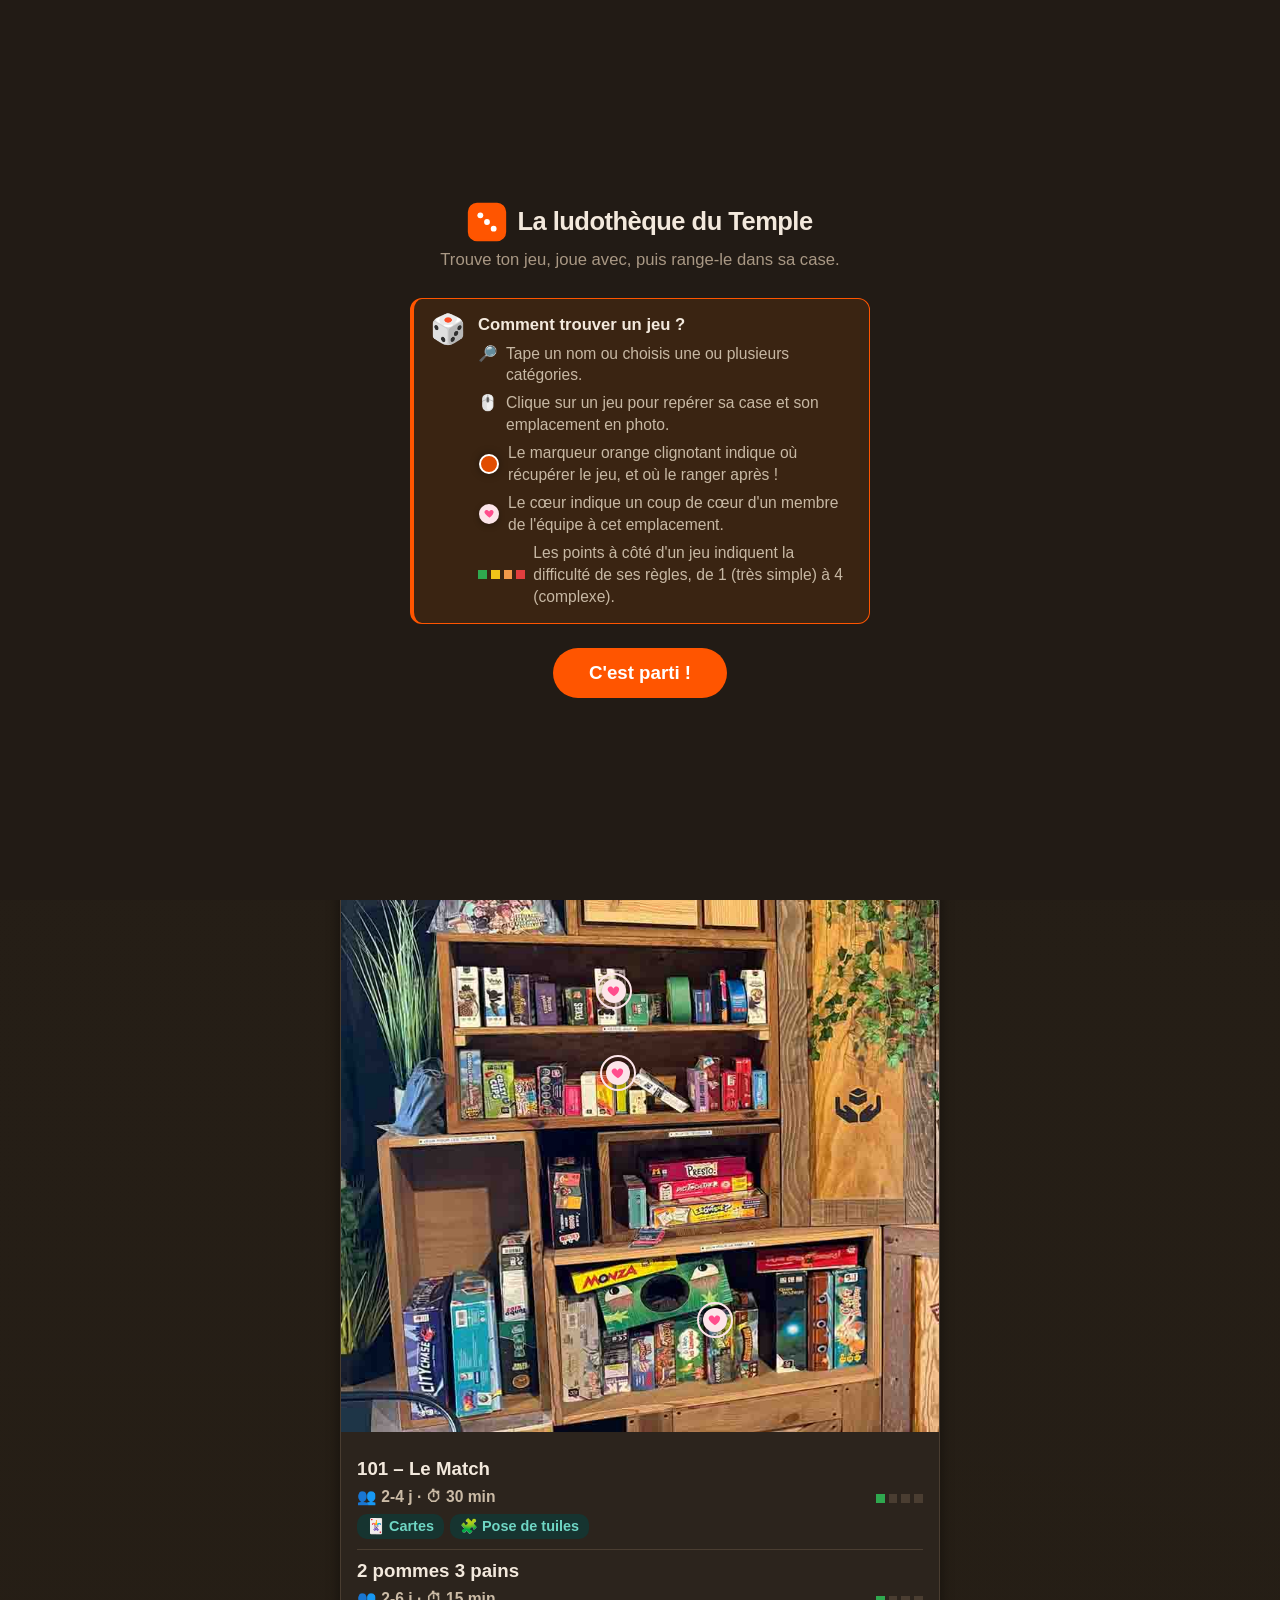
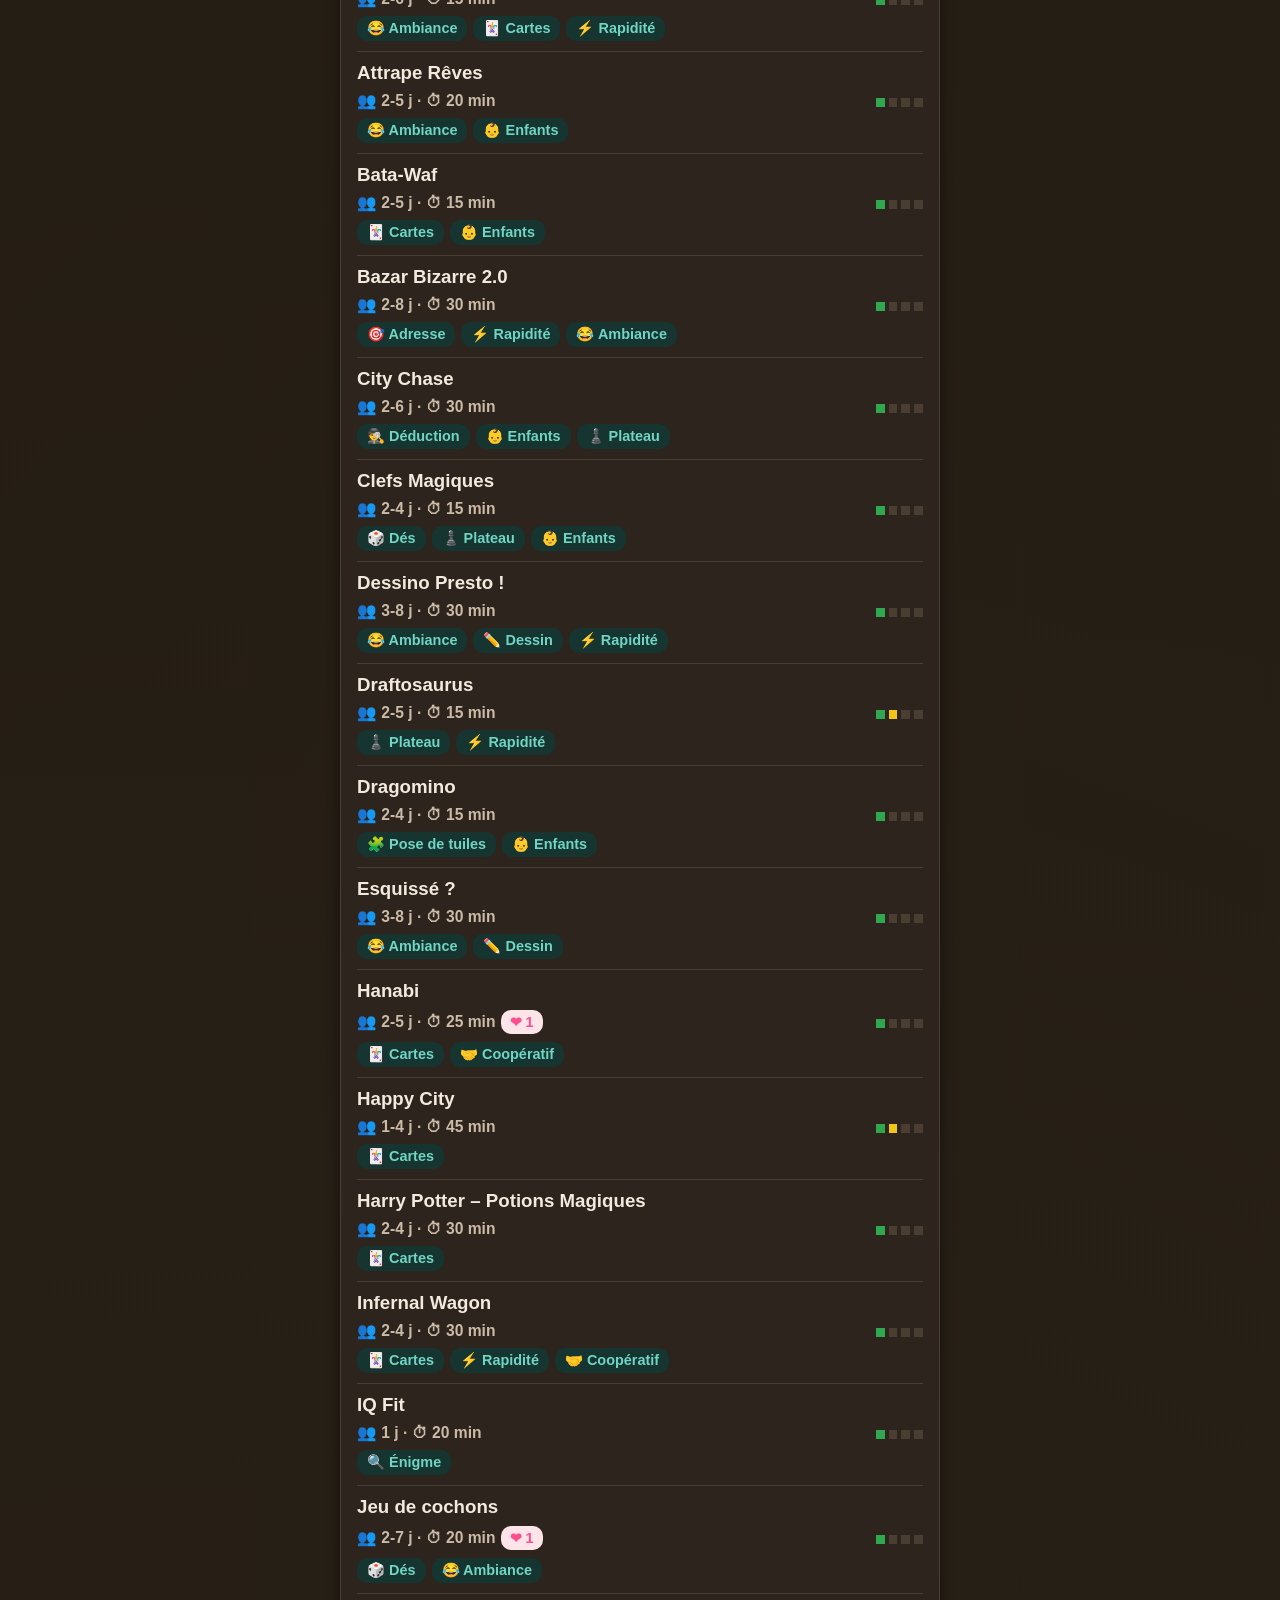
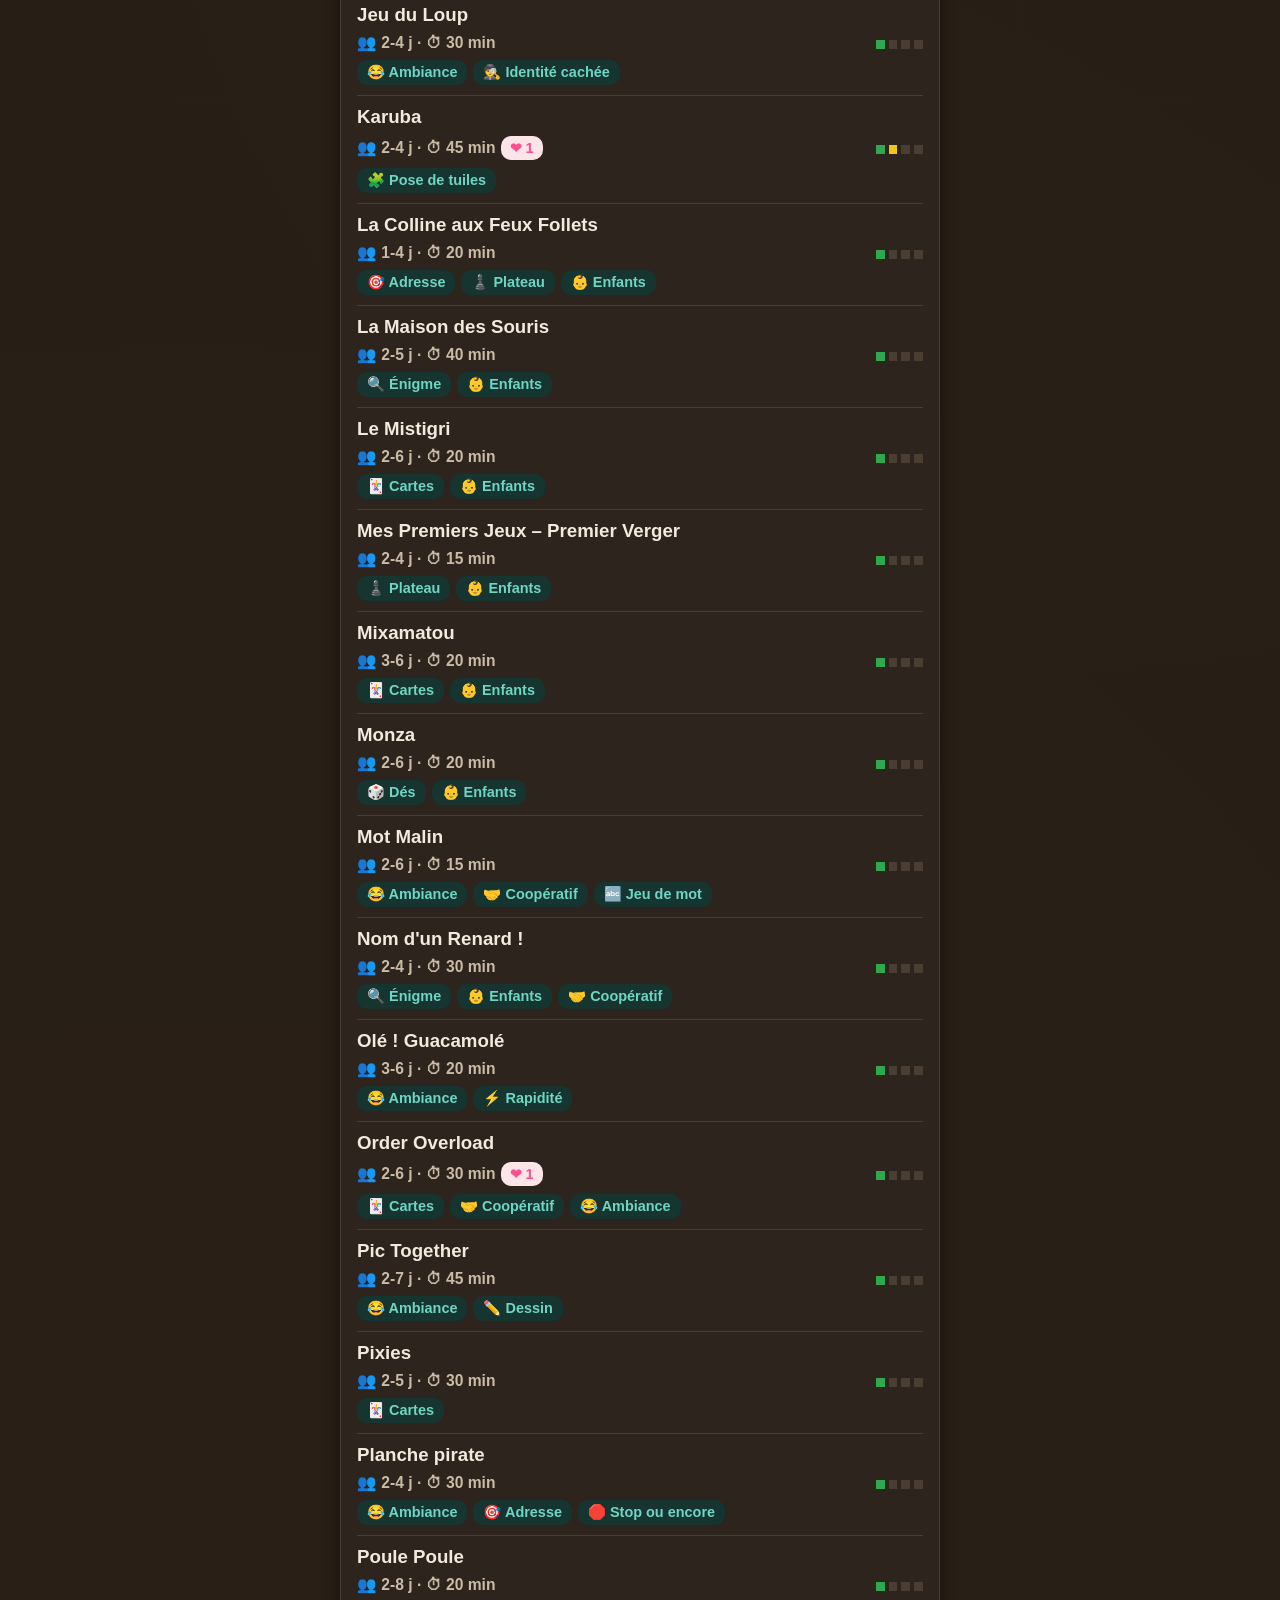
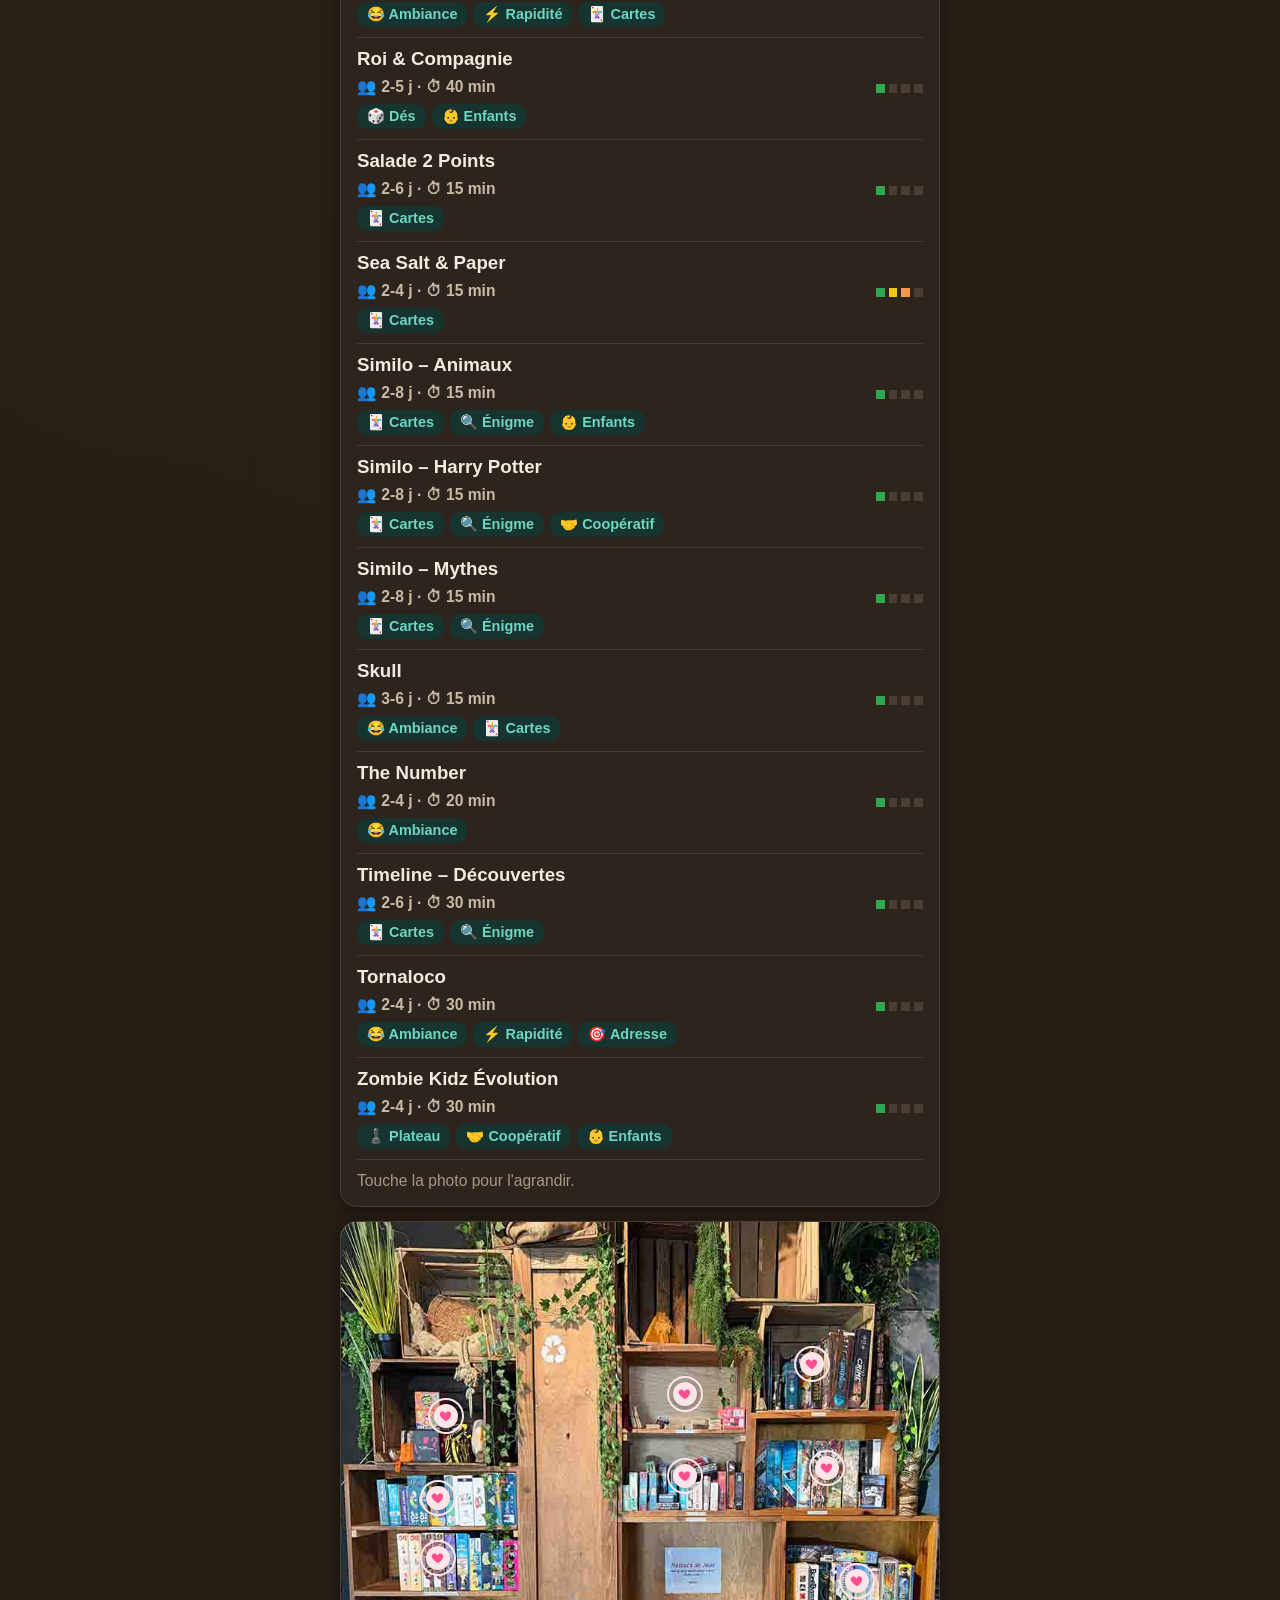
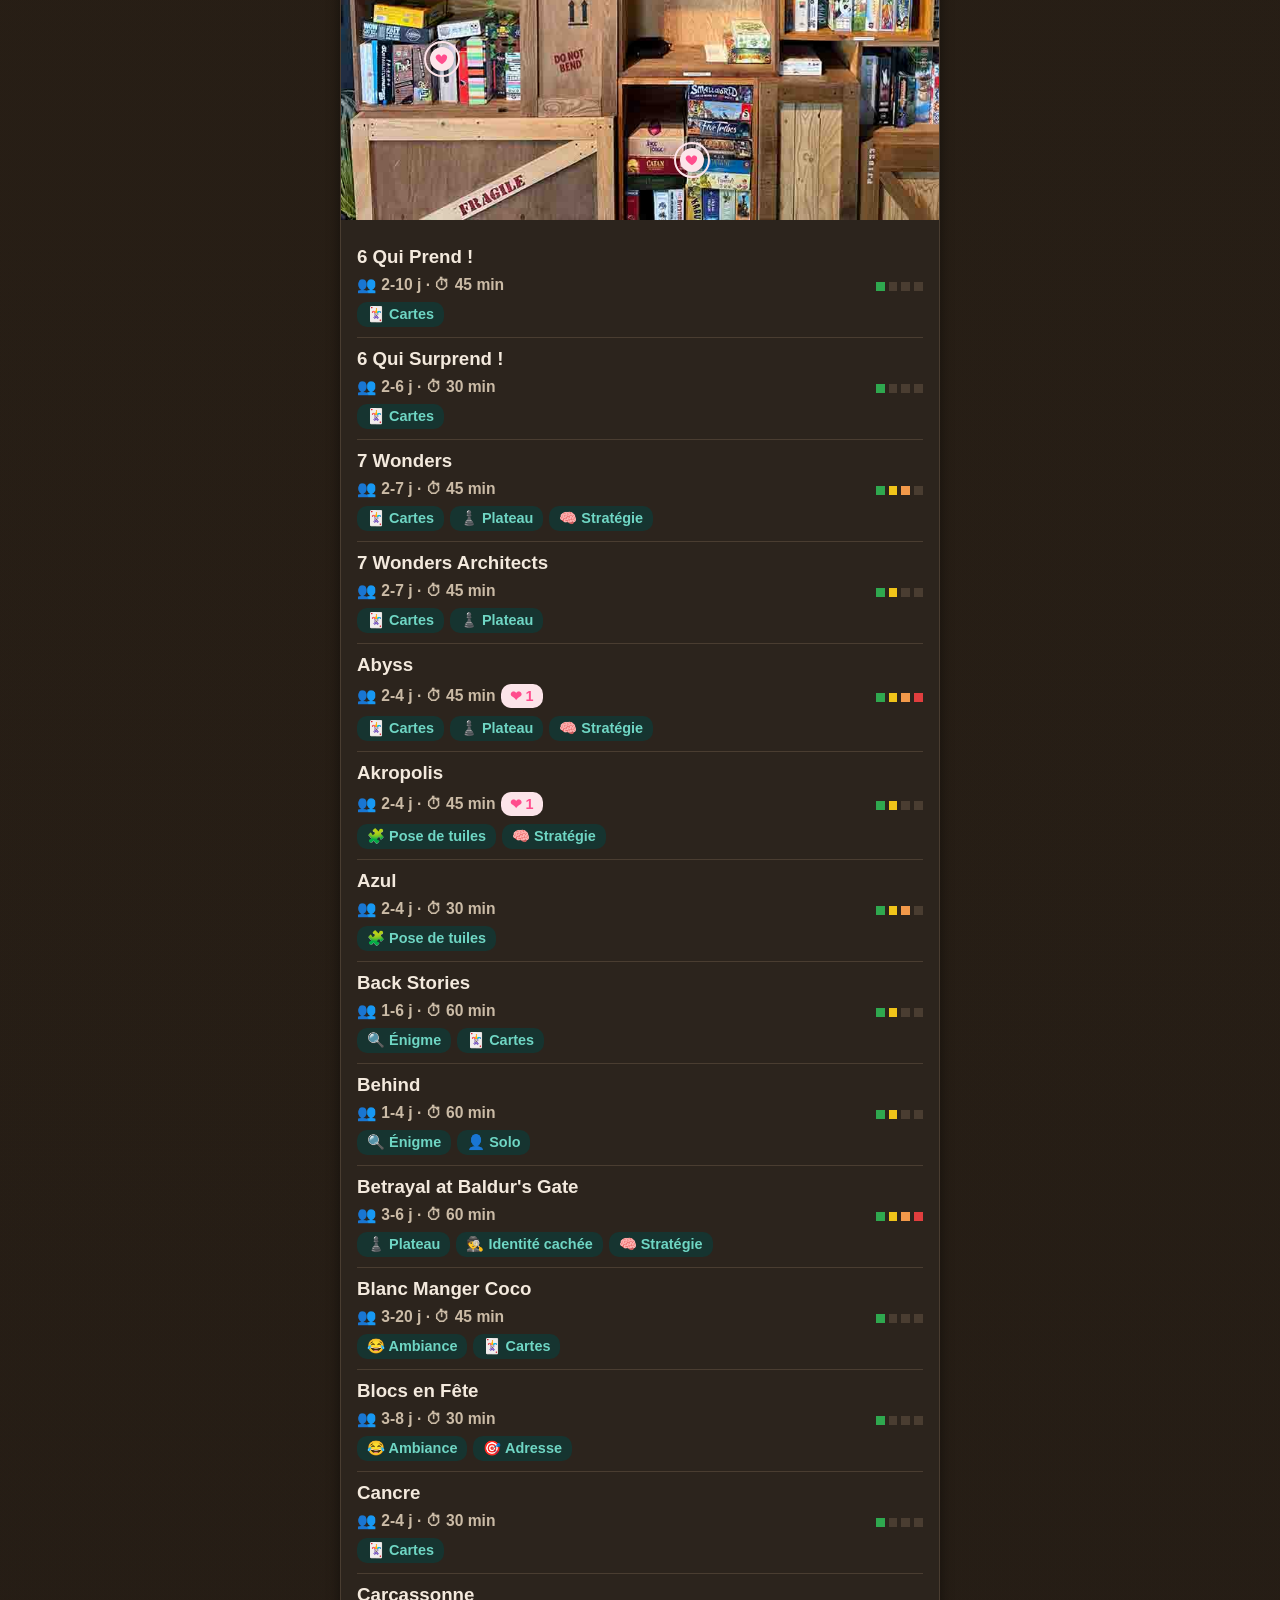
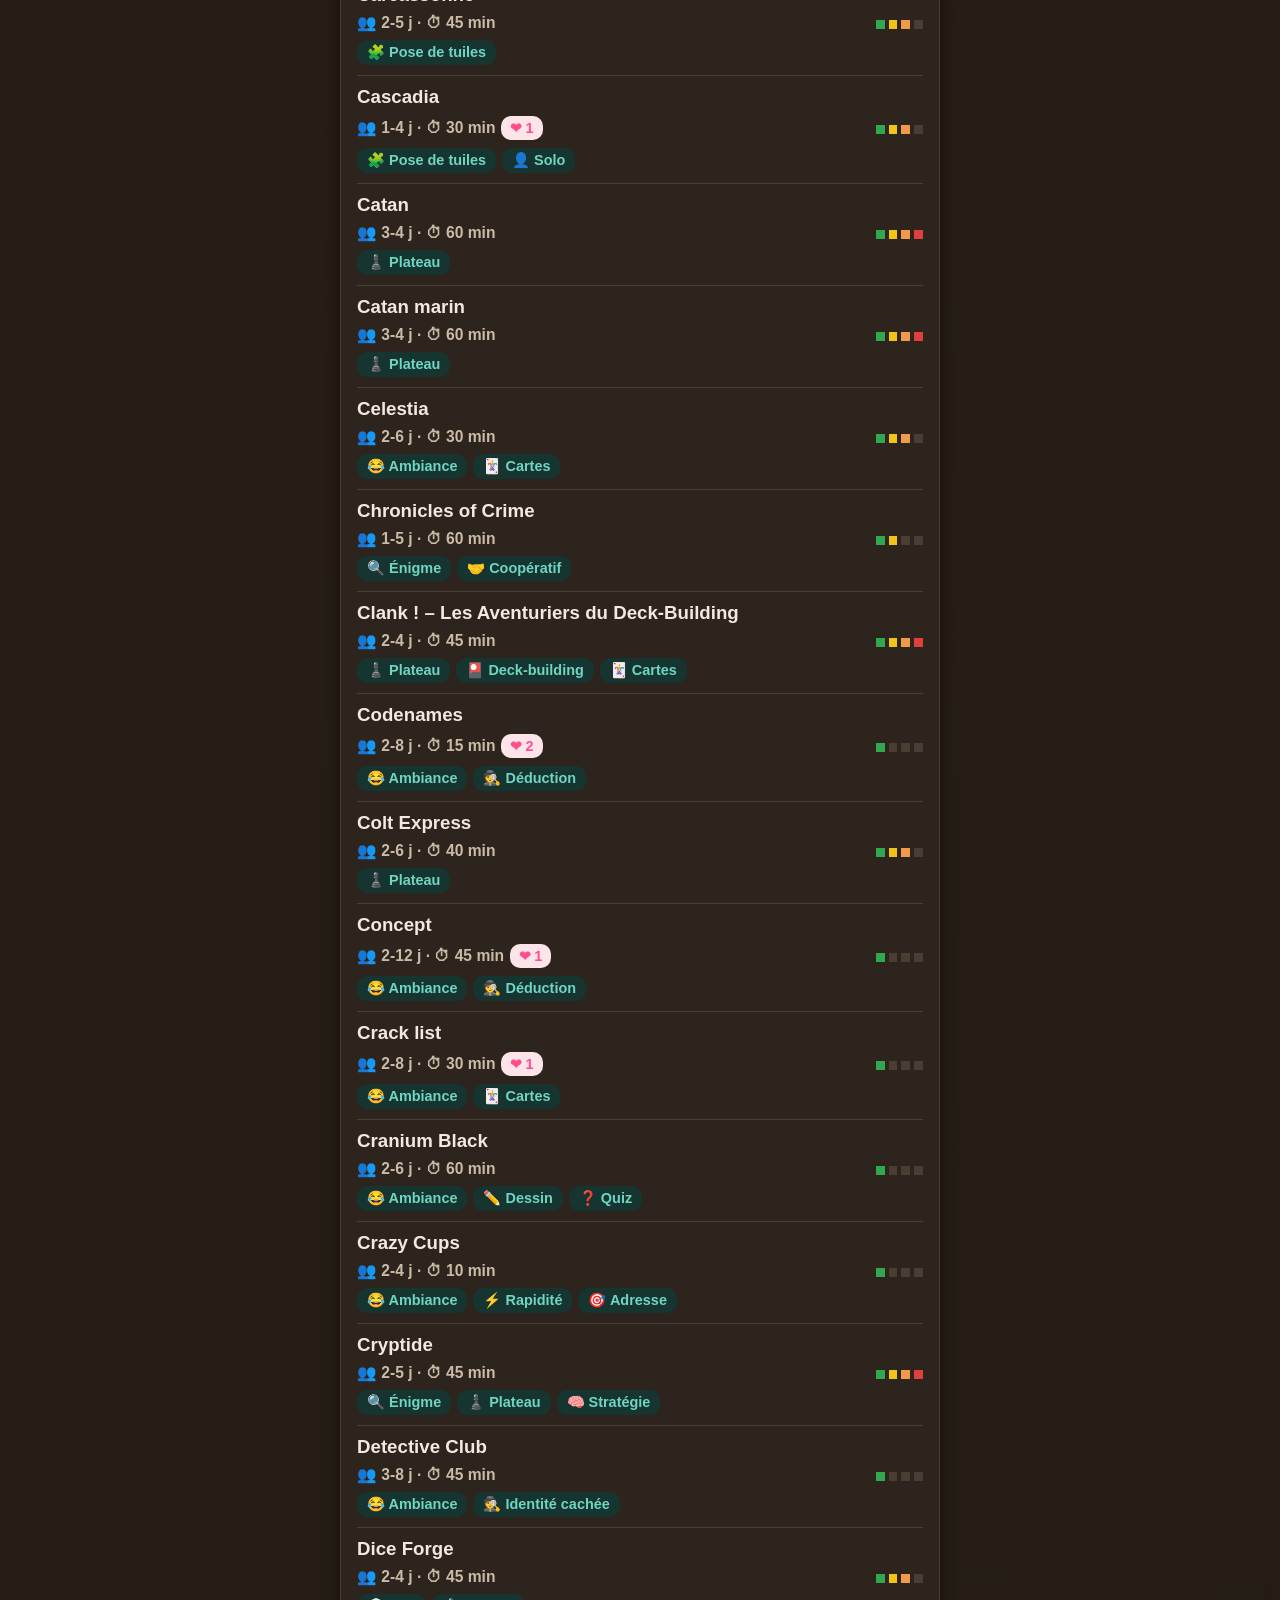
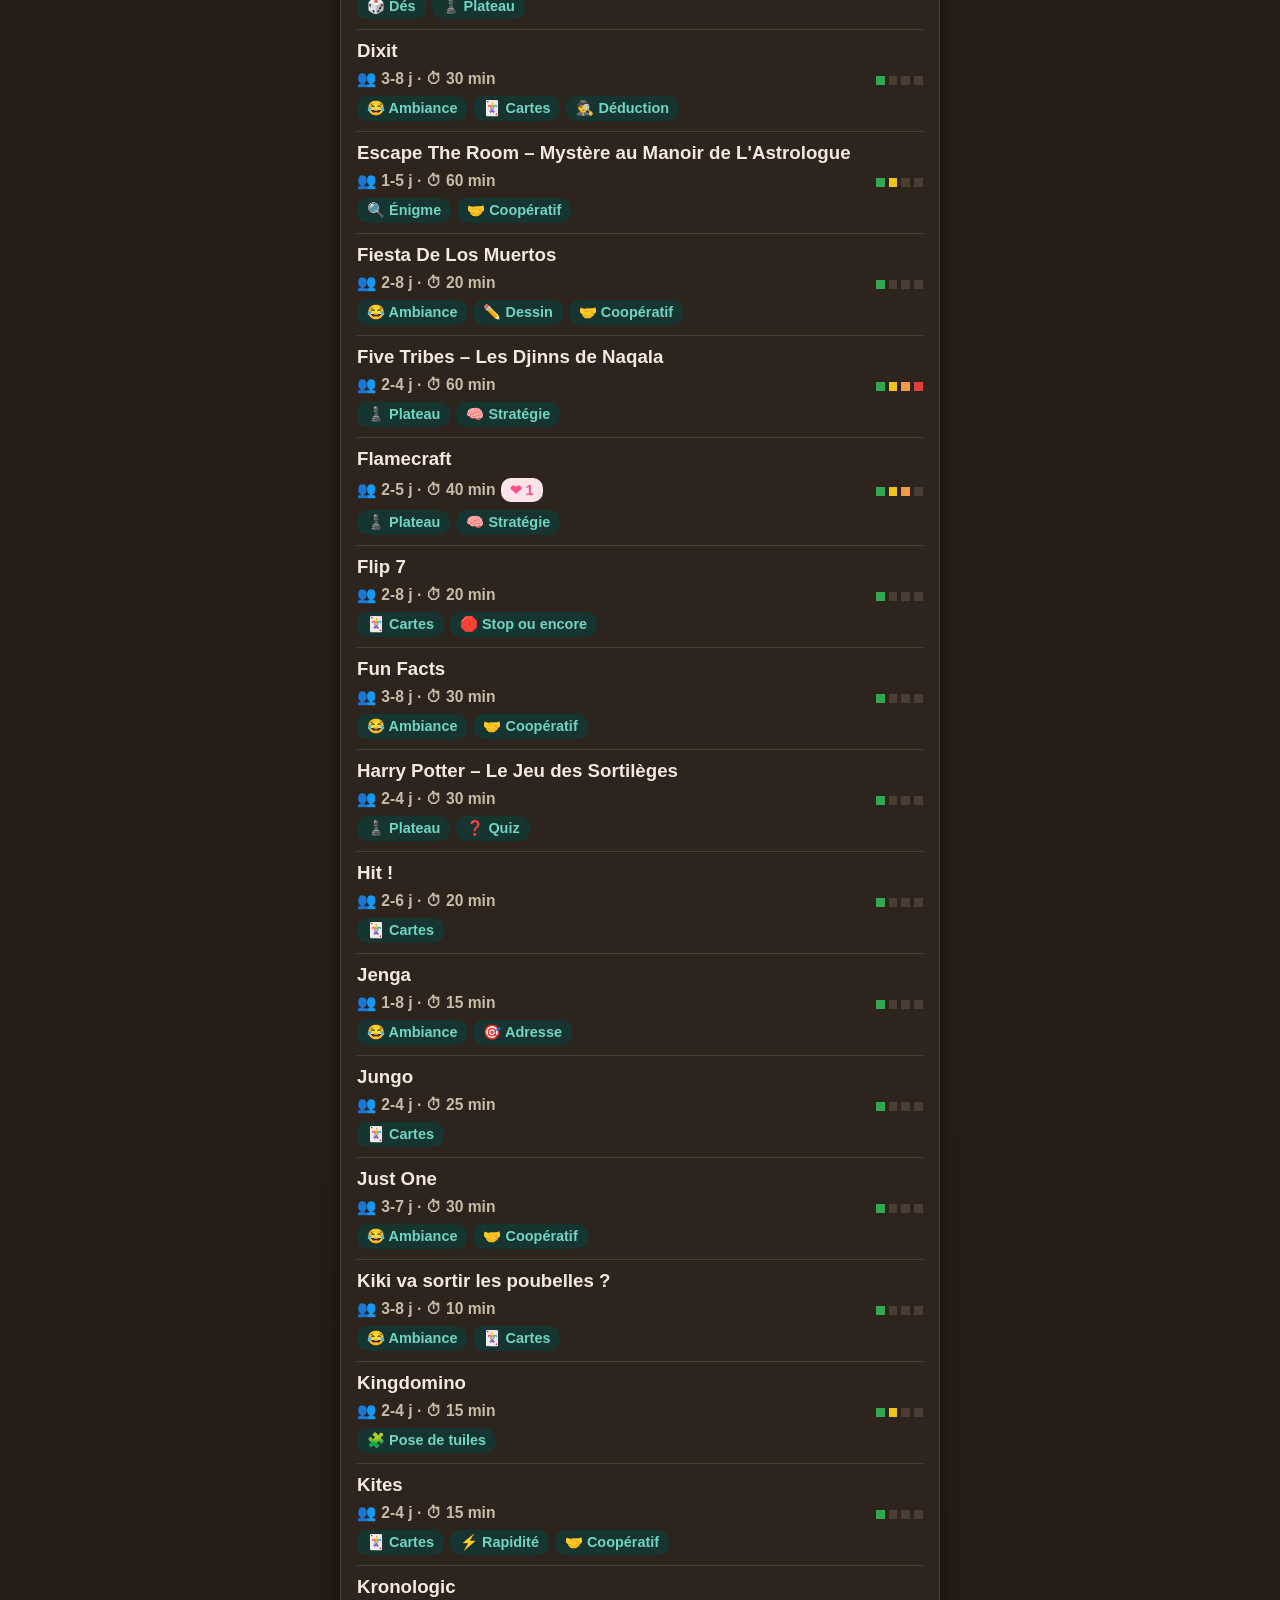
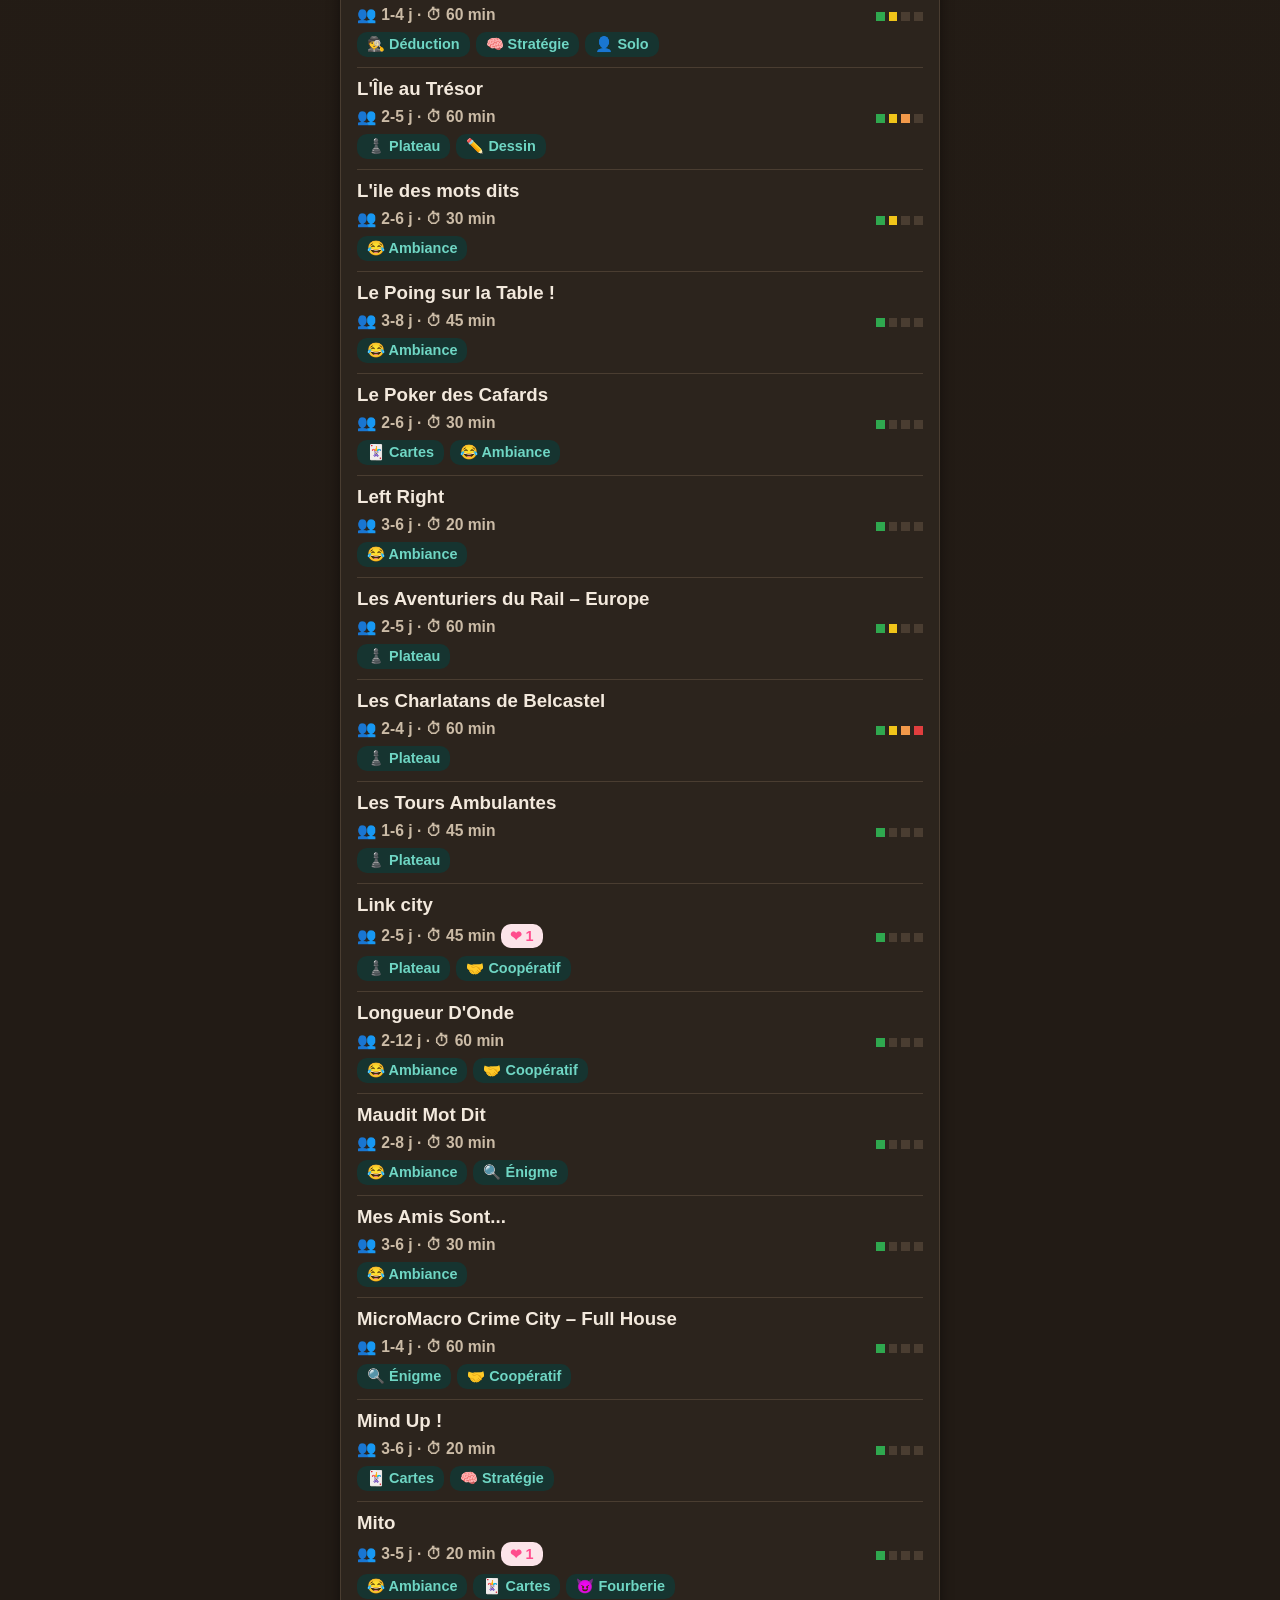
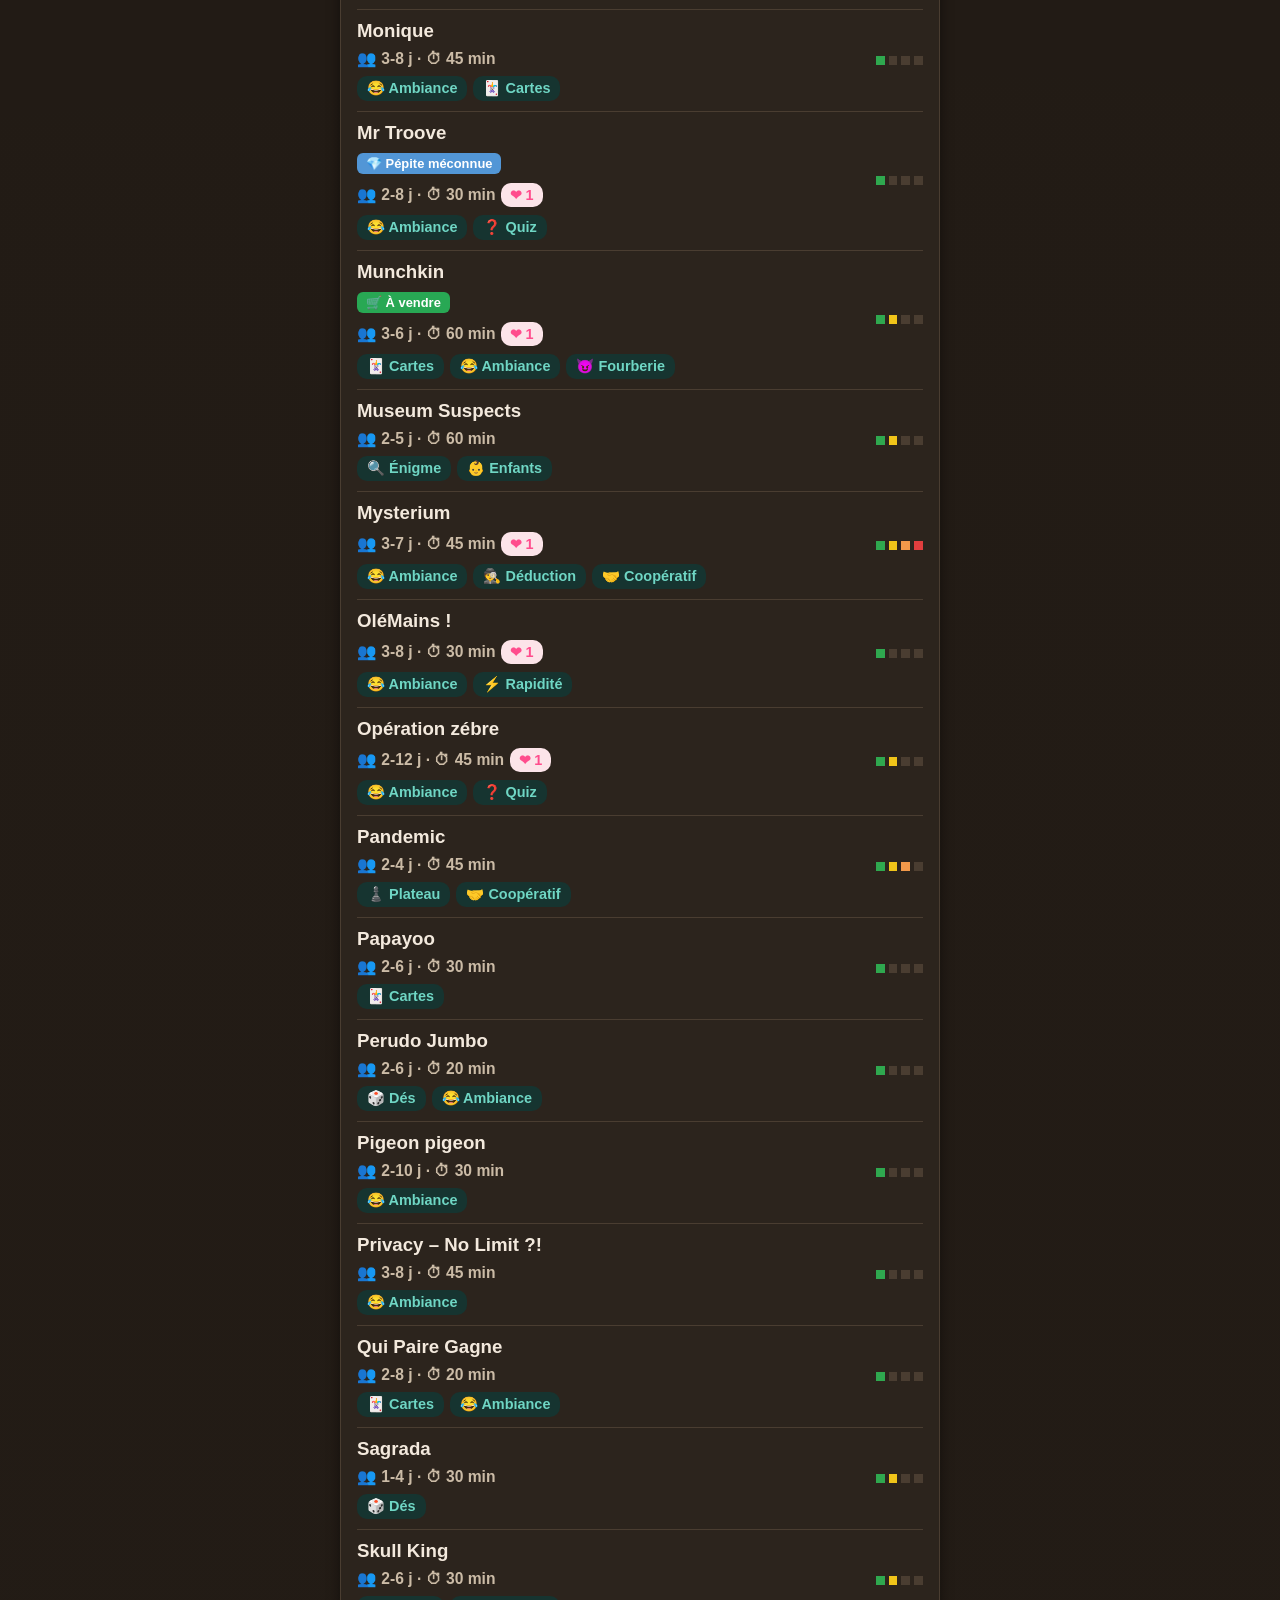
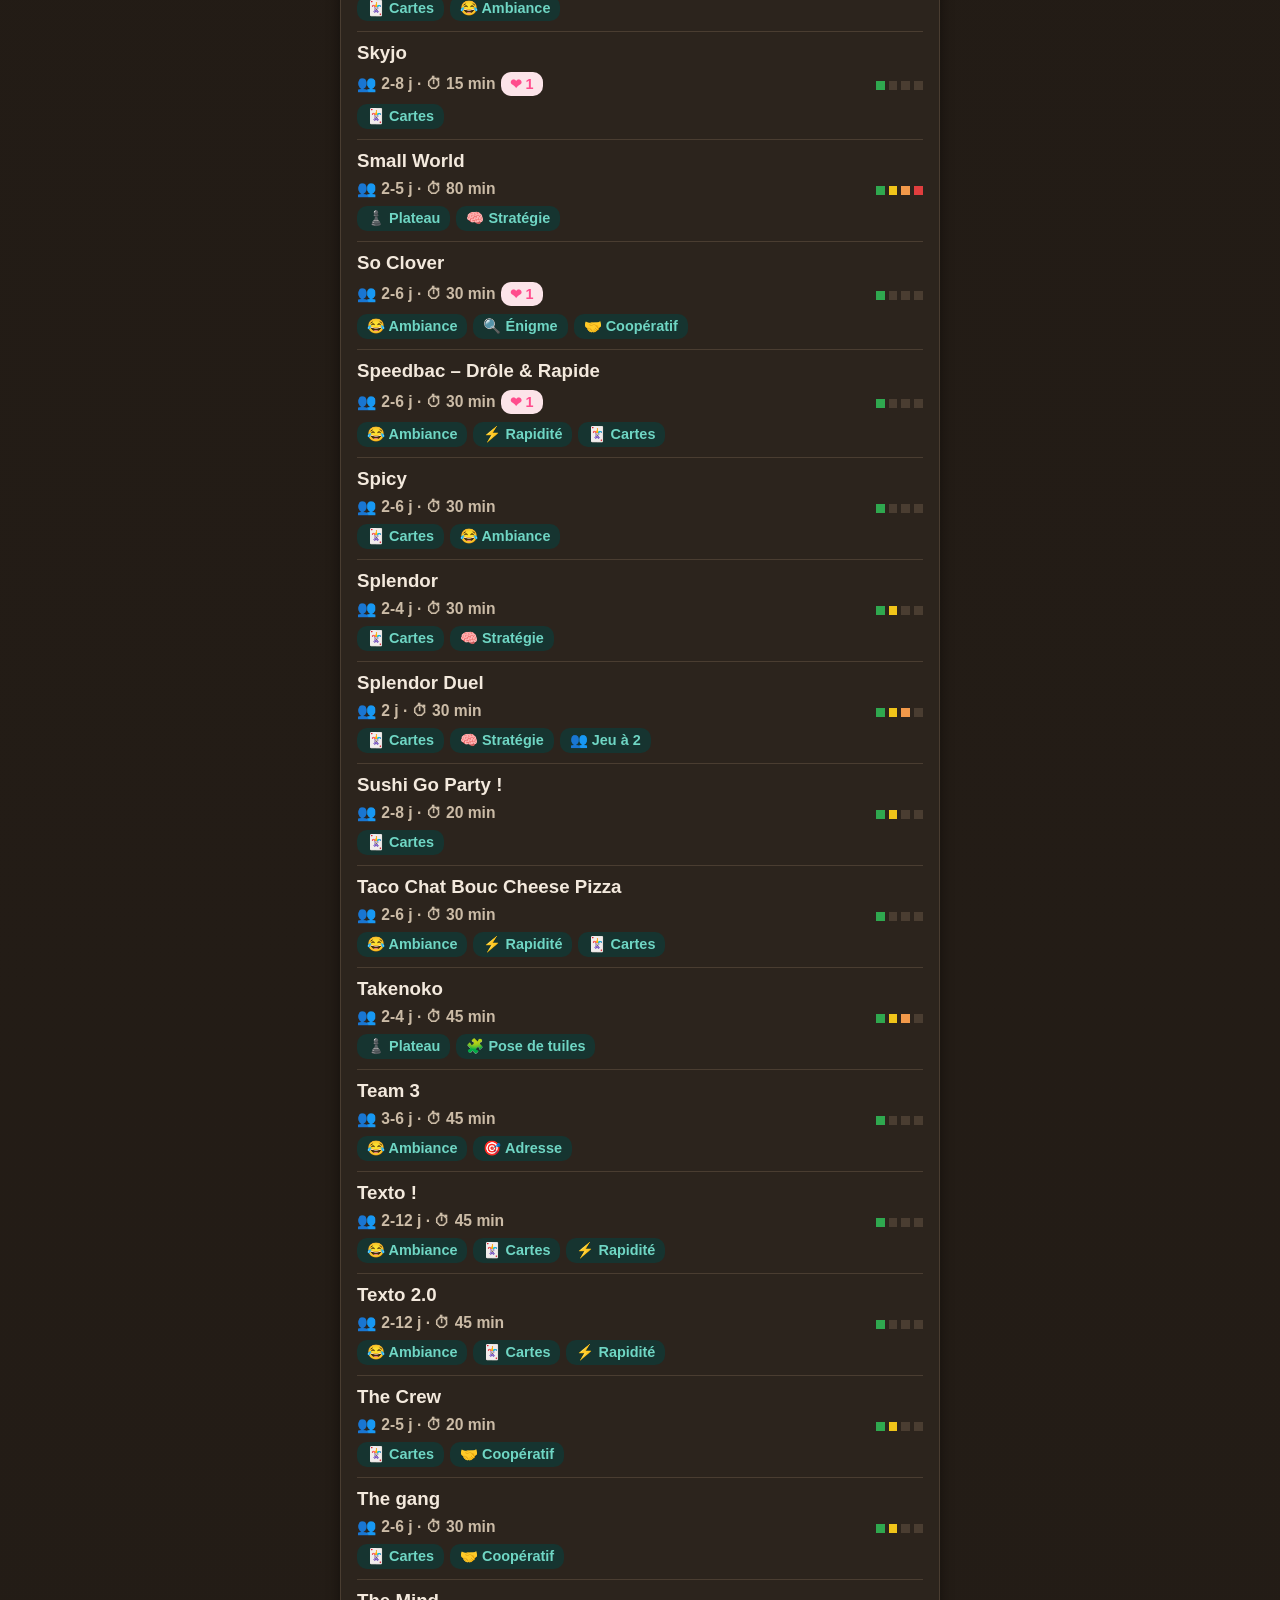
==== commit 2da40e0b: "Add files via upload" ====
--- a/index.html
+++ b/index.html
@@ -11,6 +11,9 @@
 <body>
 
 <button id="themeToggle" class="theme-toggle" aria-label="Basculer entre mode jour et mode nuit" onclick="basculerTheme()">☀️</button>
+<button id="scrollTopBtn" type="button" class="scroll-top-btn" aria-label="Remonter en haut de la page">
+  <span class="scroll-top-btn__triangle" aria-hidden="true"></span>
+</button>
 
 <div id="welcomeScreen" class="welcome-screen">
   <div class="welcome-screen__content">
@@ -33,7 +36,7 @@
           <li><span class="how-it-works__step-icon" aria-hidden="true">🔎</span> Tape un nom ou choisis une ou plusieurs catégories.</li>
           <li><span class="how-it-works__step-icon" aria-hidden="true">🖱️</span> Clique sur un jeu pour repérer sa case et son emplacement en photo.</li>
           <li><span class="how-it-works__step-icon how-it-works__step-icon--marker" aria-hidden="true"><span class="marker-demo marker-demo--spot"></span></span> Le marqueur orange clignotant indique où récupérer le jeu, et où le ranger après !</li>
-          <li><span class="how-it-works__step-icon how-it-works__step-icon--marker" aria-hidden="true"><span class="marker-demo marker-demo--heart"><svg class="marker-demo__heart-icon" viewBox="0 0 24 24"><path d="M12 21s-7.5-4.6-10.2-9.3C.2 8.9 1.4 5.2 4.9 4.3c2-.5 4 .3 5.1 2 .3.4.7.9 1 1.3.3-.4.7-.9 1-1.3 1.1-1.7 3.1-2.5 5.1-2 3.5.9 4.7 4.6 3.1 7.4C19.5 16.4 12 21 12 21z"/></svg></span></span> Le cœur signale un coup de cœur de l'équipe à cet emplacement.</li>
+          <li><span class="how-it-works__step-icon how-it-works__step-icon--marker" aria-hidden="true"><span class="marker-demo marker-demo--heart"><svg class="marker-demo__heart-icon" viewBox="0 0 24 24"><path d="M12 21s-7.5-4.6-10.2-9.3C.2 8.9 1.4 5.2 4.9 4.3c2-.5 4 .3 5.1 2 .3.4.7.9 1 1.3.3-.4.7-.9 1-1.3 1.1-1.7 3.1-2.5 5.1-2 3.5.9 4.7 4.6 3.1 7.4C19.5 16.4 12 21 12 21z"/></svg></span></span> Le cœur indique un coup de cœur d'un membre de l'équipe à cet emplacement.</li>
           <li><span class="how-it-works__step-icon how-it-works__step-icon--dots" aria-hidden="true"><span class="difficulty__dot is-filled"></span><span class="difficulty__dot is-filled"></span><span class="difficulty__dot is-filled"></span><span class="difficulty__dot is-filled"></span></span> Les points à côté d'un jeu indiquent la difficulté de ses règles, de 1 (très simple) à 4 (complexe).</li>
         </ol>
       </div>
@@ -64,11 +67,11 @@
       <span class="tab-btn__line">de l'équipe</span>
     </button>
     <button class="tab-btn" role="tab" id="tabbtn-vente" aria-selected="false" aria-controls="vente-tab" data-tab="vente">🛒 Jeu à vendre</button>
-    <button class="tab-btn" role="tab" id="tabbtn-reseaux" aria-selected="false" aria-controls="reseaux-tab" data-tab="reseaux">🔗 Nos réseaux</button>
+    <button class="tab-btn" role="tab" id="tabbtn-reseaux" aria-selected="false" aria-controls="reseaux-tab" data-tab="reseaux">🔗 Deviens un aventurier</button>
   </div>
 
   <div id="search-tab" class="tab-content active" role="tabpanel" aria-labelledby="tabbtn-search">
-    <div class="search-sticky-wrap">
+    <div class="search-bar-wrap">
       <div class="search">
         <input id="searchInput" type="text" placeholder="Tape le nom d'un jeu...">
         <button id="clearBtn" class="search__clear" hidden>✕</button>
@@ -135,7 +138,7 @@
         <button class="filter-btn" data-filter-rec="Ambiance">😂 Ambiance</button>
         <button class="filter-btn" data-filter-rec="Jeu à 2">👥 Jeu à 2</button>
         <button class="filter-btn" data-filter-rec="Jeu à 4">👨‍👩‍👧‍👦 Jeu à 4</button>
-        <button class="filter-btn" data-filter-rec="+6 joueurs">🎉 joueurs</button>
+        <button class="filter-btn" data-filter-rec="+6 joueurs">🎉 +6 joueurs</button>
         <button class="filter-btn" data-filter-rec="Cartes">🃏 Cartes</button>
         <button class="filters__reset" data-filter-rec-clear>↺ Réinitialiser</button>
       </div>
@@ -161,6 +164,7 @@
           <div class="soirees-card__cta-group">
             <a class="soirees-card__cta" href="https://www.instagram.com/letemple_17/" target="_blank" rel="noopener">Voir sur Instagram</a>
             <a class="soirees-card__cta soirees-card__cta--secondary" href="https://www.facebook.com/letemple17/" target="_blank" rel="noopener">Voir sur Facebook</a>
+            <a class="soirees-card__cta soirees-card__cta--tertiary" href="https://temple17.fr/" target="_blank" rel="noopener">Voir le site</a>
           </div>
         </div>
       </article>
--- a/styles.css
+++ b/styles.css
@@ -119,7 +119,7 @@
 
   *{box-sizing:border-box;}
   html,body{margin:0;padding:0;}
-  html{width:100%; max-width:100%; overflow-x:hidden;}
+  html{width:100%; max-width:100%;}
 
   /* Indicateur de focus clavier générique : visible uniquement à la
      navigation clavier (:focus-visible, pas au clic souris/tactile), sur
@@ -133,6 +133,7 @@
   .random-btn:focus-visible,
   .welcome-screen__cta:focus-visible,
   .theme-toggle:focus-visible,
+  .scroll-top-btn:focus-visible,
   .search__clear:focus-visible,
   .brand:focus-visible,
   .soirees-card__cta:focus-visible,
@@ -178,7 +179,6 @@
     -webkit-font-smoothing:antialiased;
     min-height:100vh;
     width:100%;
-    overflow-x:hidden;
   }
 
   .app{
@@ -189,9 +189,6 @@
   }
 
   .app__header{
-    position:sticky;
-    top:0;
-    z-index:10;
     background:var(--cream);
     padding:24px 20px 18px;
     border-bottom:1px solid var(--border);
@@ -510,18 +507,27 @@
     border-color:var(--orange);
   }
 
-  /* Barre de recherche "collante" : reste visible juste sous l'en-tête pendant
-     le défilement, pratique pour re-filtrer sans remonter en haut de page.
-     --sticky-search-top est calculée en JS à partir de la hauteur réelle de
-     l'en-tête (ajusterStickySearch), pour rester correcte à toutes les tailles d'écran. */
-  .search-sticky-wrap{
-    position:sticky;
-    top:var(--sticky-search-top, 0px);
-    z-index:8;
+  /* Barre de recherche : bloc normal dans le flux de la page (PLUS sticky —
+     seuls le bouton "remonter en haut" et le bouton jour/nuit restent
+     fixes à l'écran, pour ne pas multiplier les éléments toujours visibles). */
+  .search-bar-wrap{
     background:var(--cream);
     padding:12px 20px 10px;
   }
 
+  /* Bouton hasard, version "en ligne" : remplace le texte d'astuce
+     ("Clique sur un jeu pour repérer son emplacement") exactement à sa place
+     dans les résultats, UNIQUEMENT une fois qu'on a lancé "Je ne sais pas
+     quoi choisir" (voir modeHasardActif dans app.js). Pas de sticky ici non
+     plus : le tirage n'affiche qu'un seul jeu, donc pas de longue liste à
+     défiler qui justifierait de garder ce bouton à l'écran en permanence. */
+  .random-btn--inline{
+    margin:6px 0 14px;
+  }
+
+  /* Bouton hasard : même largeur que la barre de recherche juste au-dessus,
+     pour que les deux "barres" restent visuellement uniformes (même largeur,
+     même forme en pilule). */
   .random-btn{
     display:block;
     width:100%;
@@ -535,6 +541,60 @@
     font-weight:700;
     cursor:pointer;
     transition:transform .15s ease, background .15s ease, color .15s ease;
+  }
+
+  .random-btn:hover{
+    background:#FFFFFF;
+    color:var(--orange-dark);
+    transform:translateY(-1px);
+  }
+
+  .random-btn:active{
+    transform:translateY(0);
+  }
+
+  /* Bouton "remonter en haut" : élément fixe indépendant, à côté du bouton
+     jour/nuit (même emplacement, même logique "toujours accessible"),
+     visible dès le chargement de la page — plutôt que rattaché à la barre
+     de recherche, ce qui cassait l'uniformité visuelle des deux barres et
+     ne fonctionnait que dans l'onglet Recherche. En orange (comme le bouton
+     hasard) car une fois séparé des autres éléments, il n'y avait plus
+     assez de couleur de marque visible en plein milieu du défilement.
+     Triangle blanc plutôt qu'une icône flèche. */
+  .scroll-top-btn{
+    position:fixed;
+    top:64px;
+    right:14px;
+    z-index:20;
+    width:42px;
+    height:42px;
+    border-radius:50%;
+    border:2px solid var(--orange);
+    background:var(--orange);
+    display:flex;
+    align-items:center;
+    justify-content:center;
+    cursor:pointer;
+    box-shadow:var(--shadow);
+    transition:background .15s ease, transform .2s ease;
+  }
+
+  .scroll-top-btn:hover{
+    background:#FFFFFF;
+    transform:scale(1.06);
+  }
+
+  .scroll-top-btn__triangle{
+    width:0;
+    height:0;
+    border-left:7px solid transparent;
+    border-right:7px solid transparent;
+    border-bottom:11px solid #FFFFFF;
+    transition:border-bottom-color .15s ease;
+  }
+
+  .scroll-top-btn:hover .scroll-top-btn__triangle{
+    border-bottom-color:var(--orange);
   }
 
   .random-btn:hover{
@@ -1502,6 +1562,14 @@
     background:#0F5FCC;
   }
 
+  .soirees-card__cta--tertiary{
+    background:var(--teal);
+  }
+
+  .soirees-card__cta--tertiary:hover{
+    background:var(--teal-dark, #163F3A);
+  }
+
   .tab-content{
     display:none;
   }
@@ -1586,7 +1654,7 @@
     .tabs{margin:12px 0 0; padding:0 12px; gap:4px;}
     .tab-btn{padding:9px 4px; font-size:var(--text-2xs); gap:4px;}
     .tab-btn__heart{width:16px; height:16px;}
-    .search-sticky-wrap{padding:10px 16px 8px;}
+    .search-bar-wrap{padding:10px 16px 8px;}
     .search-tags{margin:10px 16px 0;}
     .filters{margin-left:16px; margin-right:16px;}
     .tab-intro{padding:16px 16px 0;}
@@ -1595,6 +1663,19 @@
     .profile-avatar{width:63px; height:60px;}
     .profile-avatar__letter{font-size:1.2rem; margin-top:-3px;}
     .profile-name{font-size:var(--text-base);}
+
+    /* L'icône ronde à cheval sur la bannière déborde proportionnellement plus
+       sur petit écran : on la réduit légèrement et on augmente le padding
+       supérieur du corps de carte pour garantir qu'elle ne chevauche jamais
+       le titre en dessous. */
+    .soirees-card__banner{height:82px;}
+    .soirees-card__icon{
+      width:54px;
+      height:54px;
+      bottom:-22px;
+      font-size:1.4rem;
+    }
+    .soirees-card__body{padding-top:40px;}
 
     /* Écran d'accueil : on resserre les marges et on limite explicitement
        la largeur du contenu à celle du viewport pour éviter tout débordement
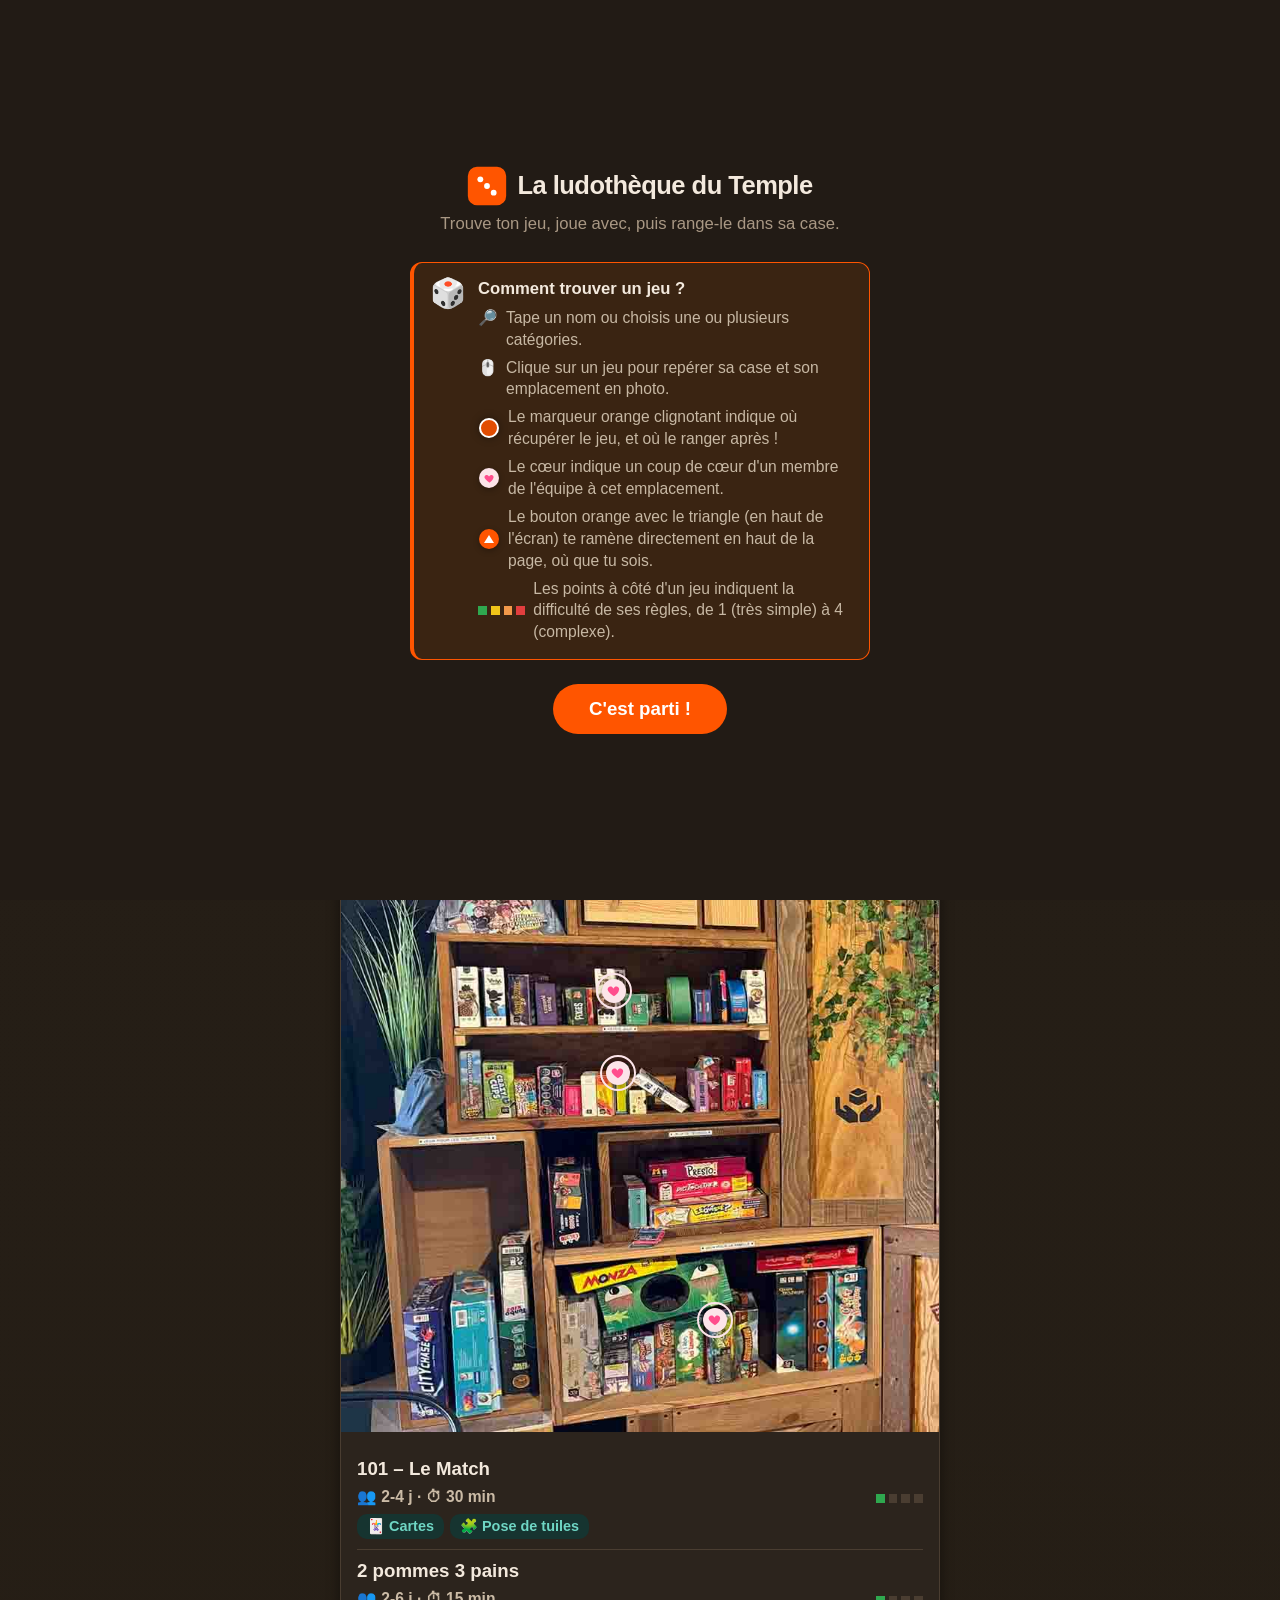
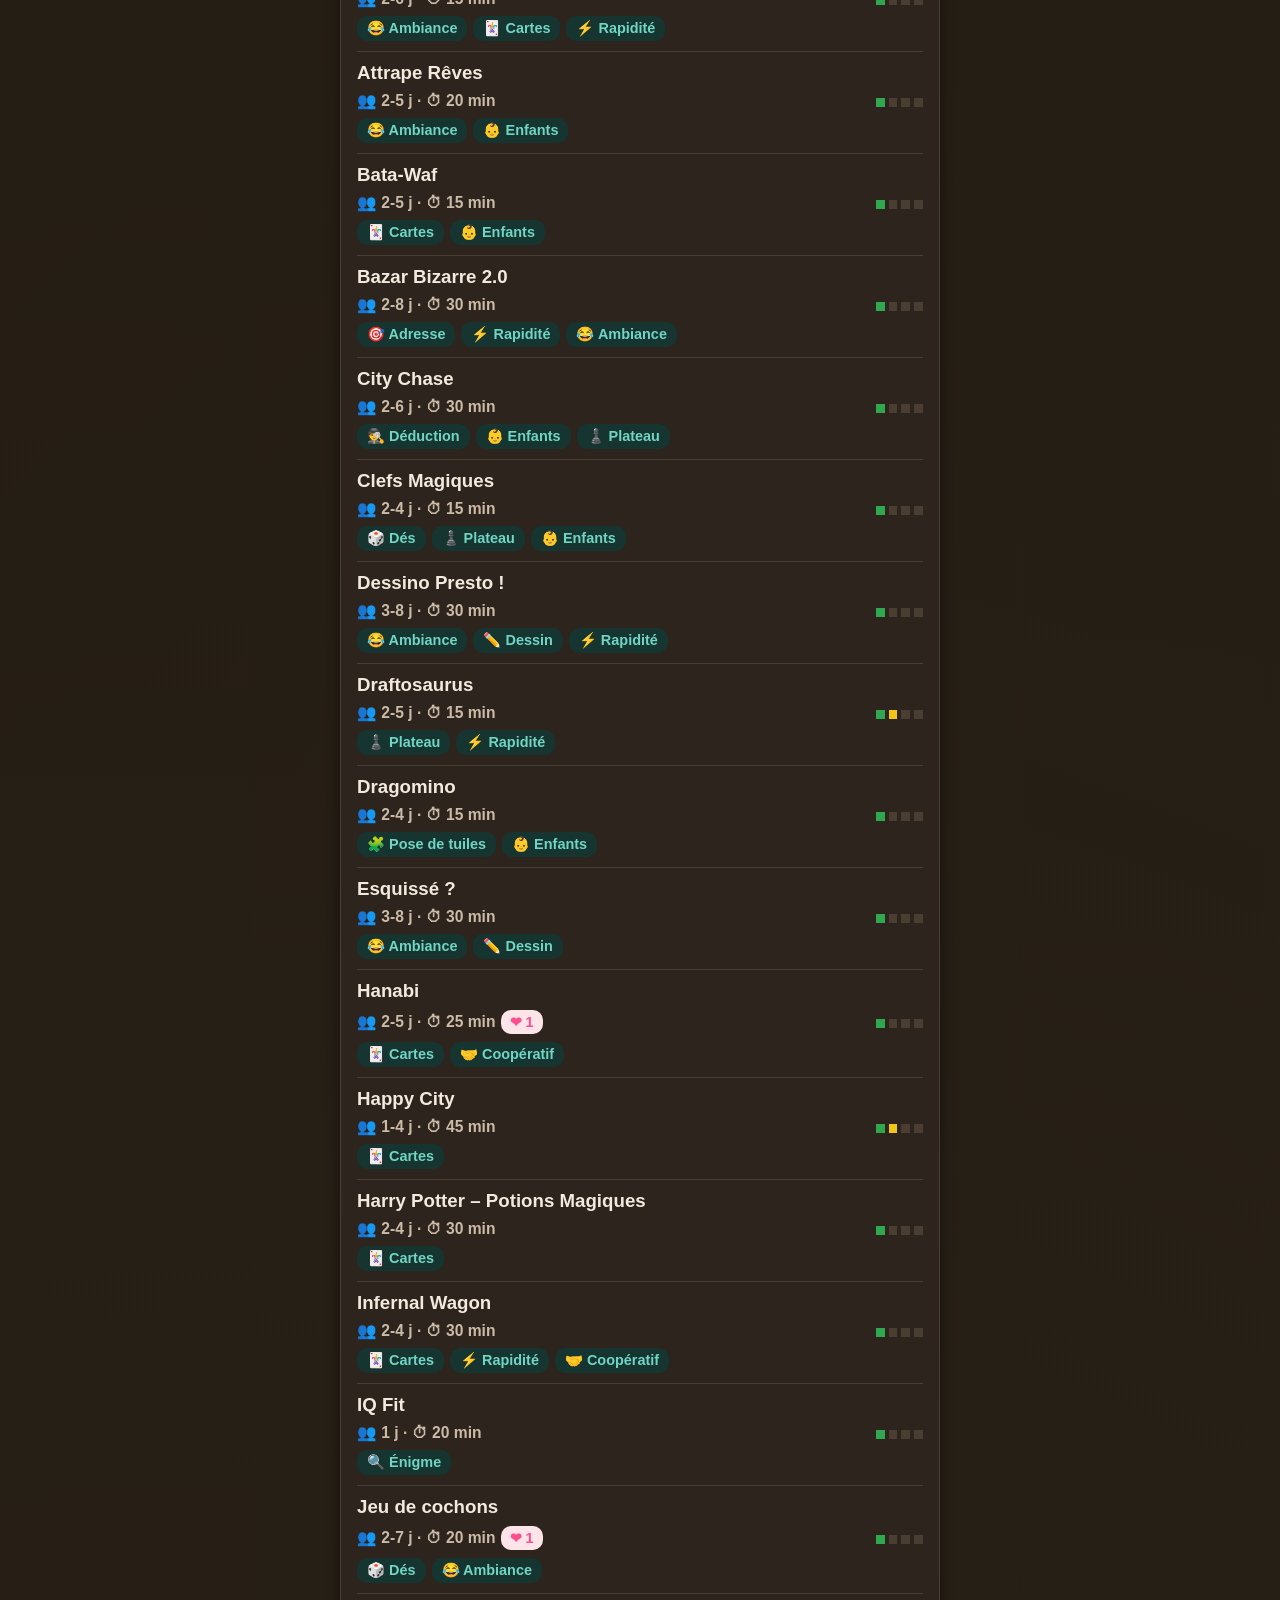
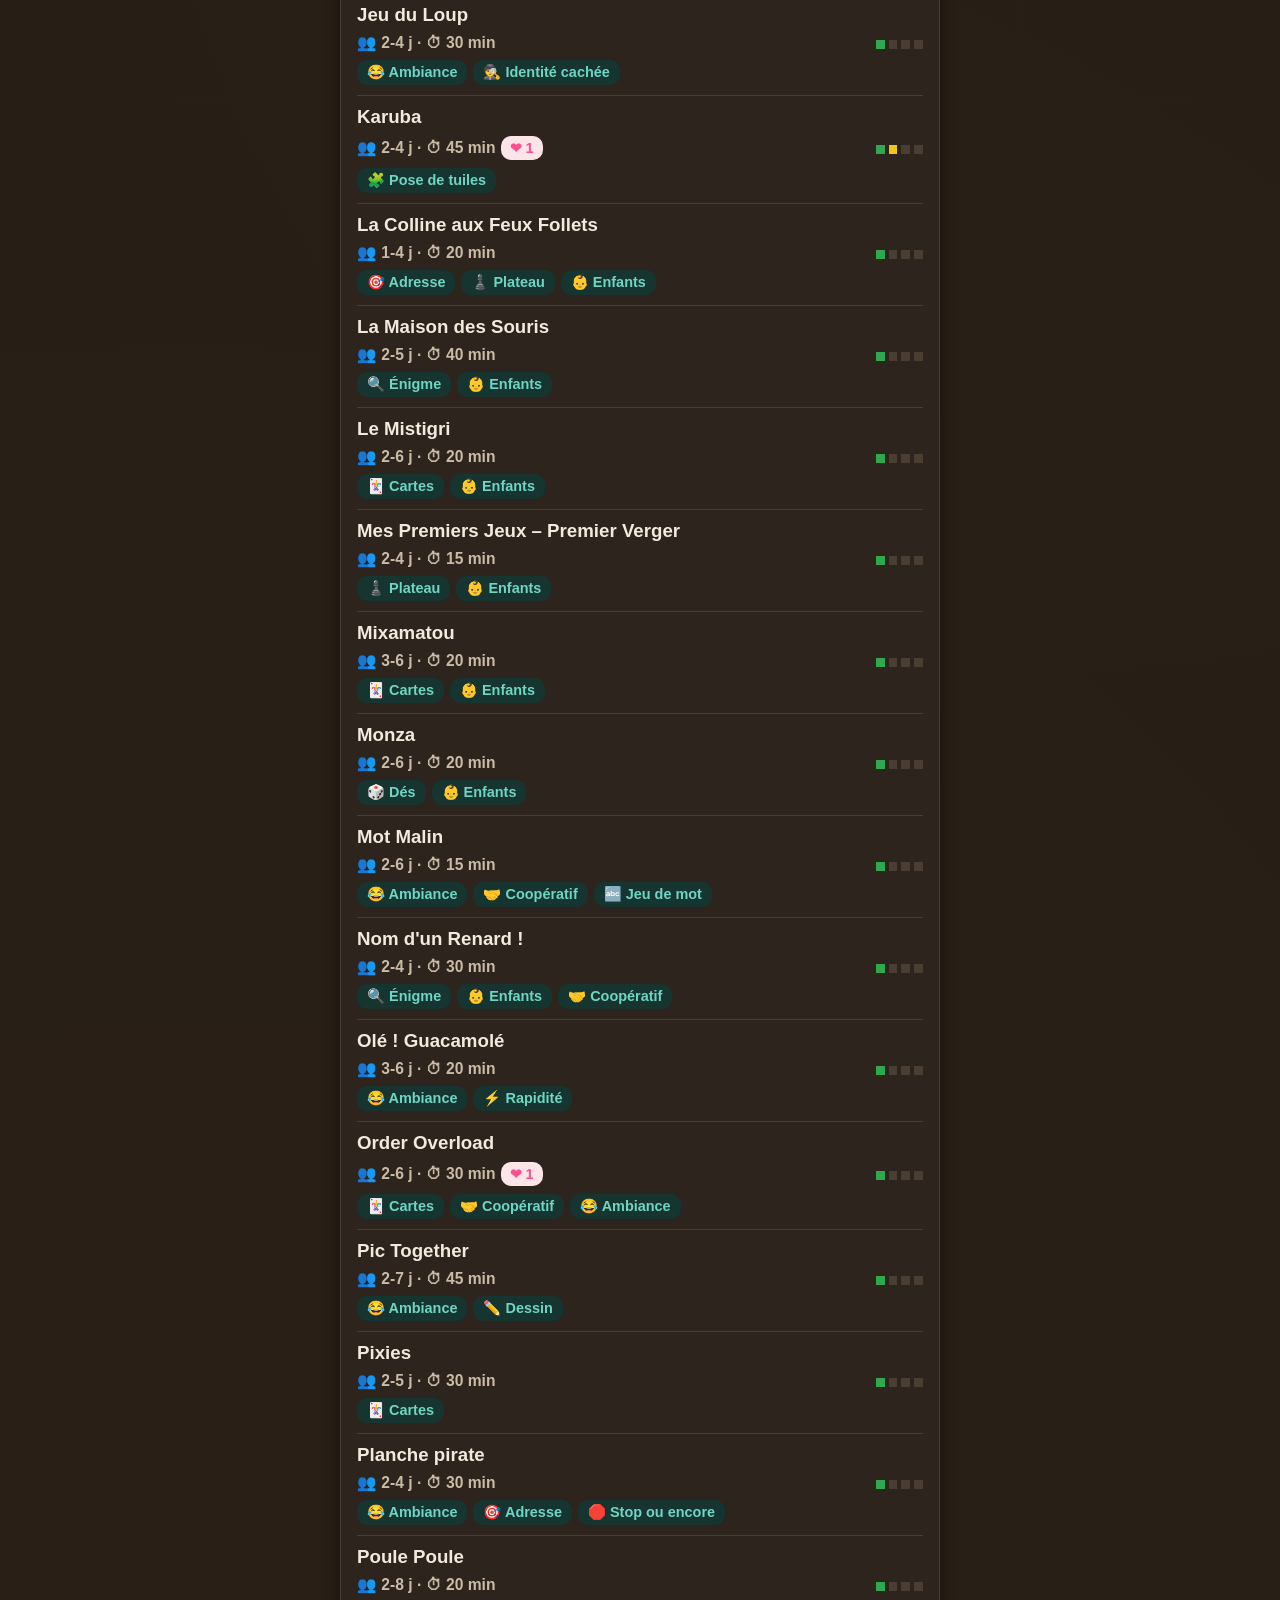
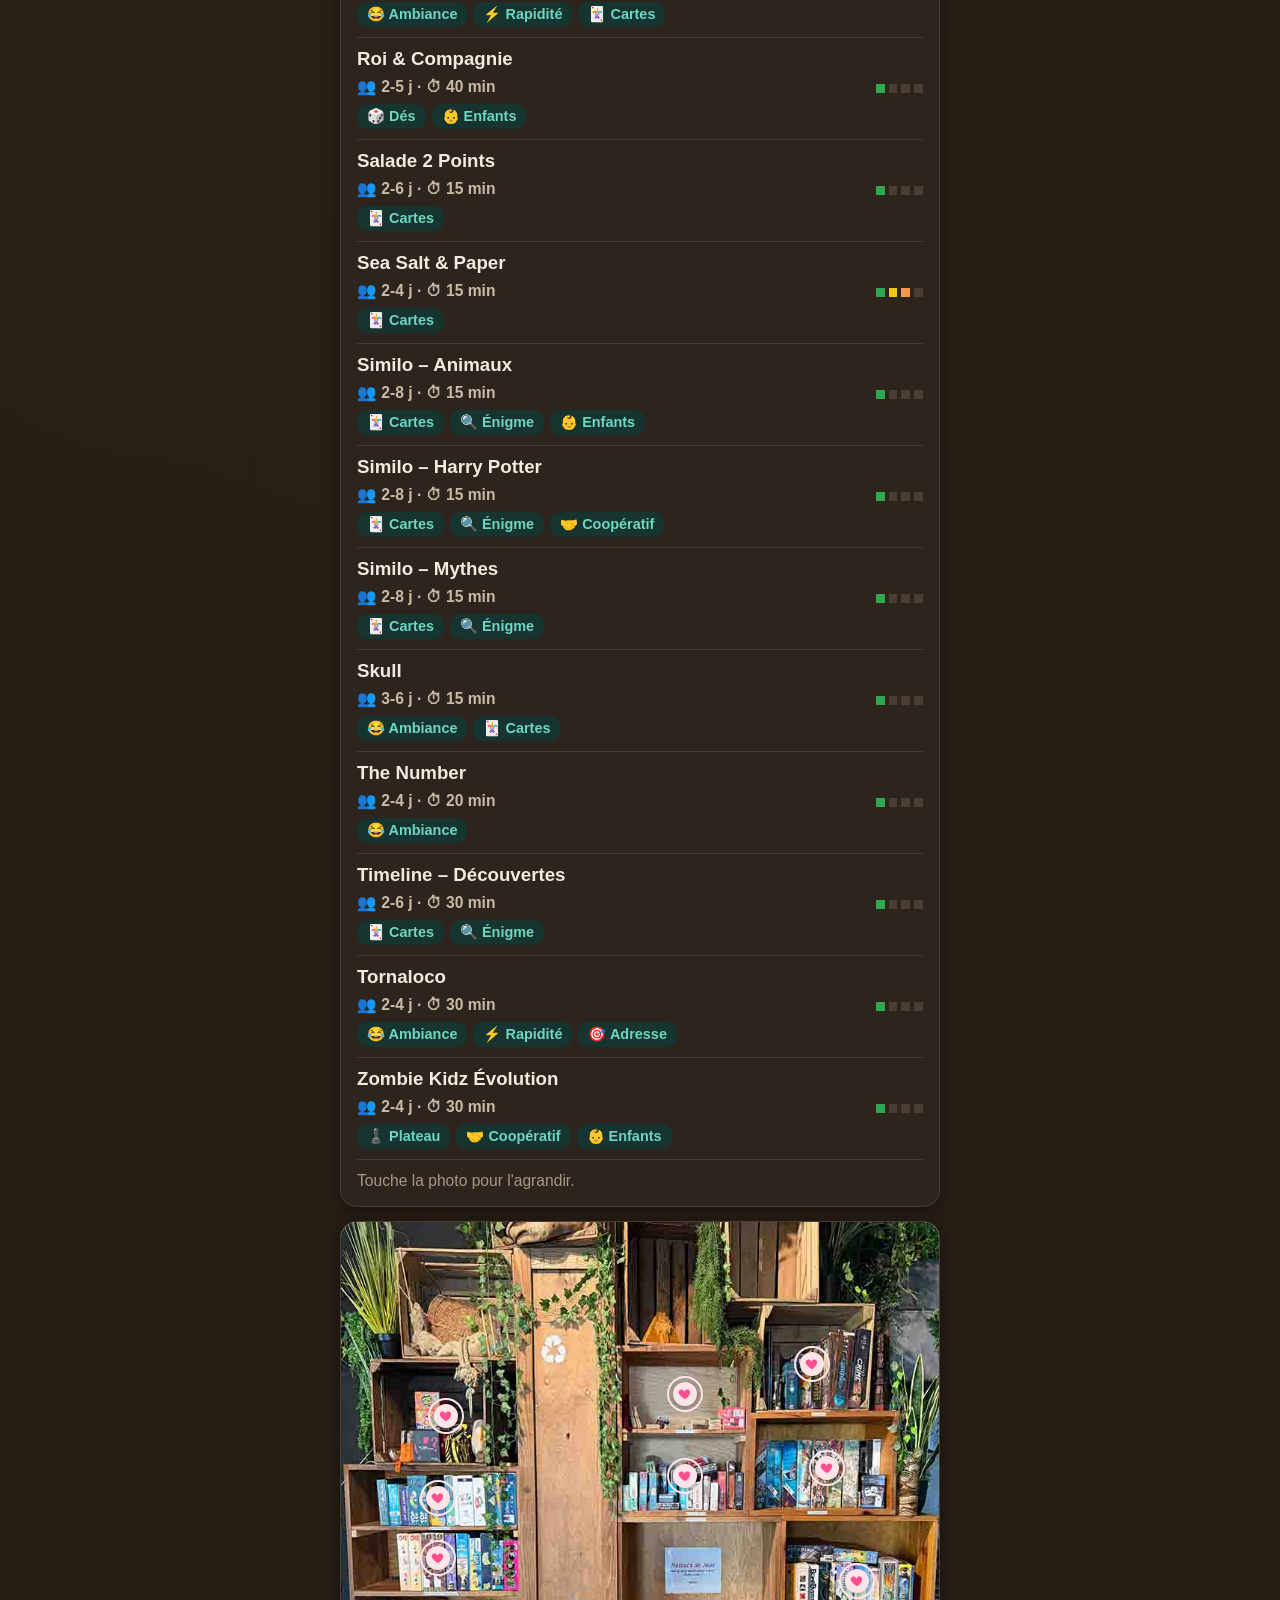
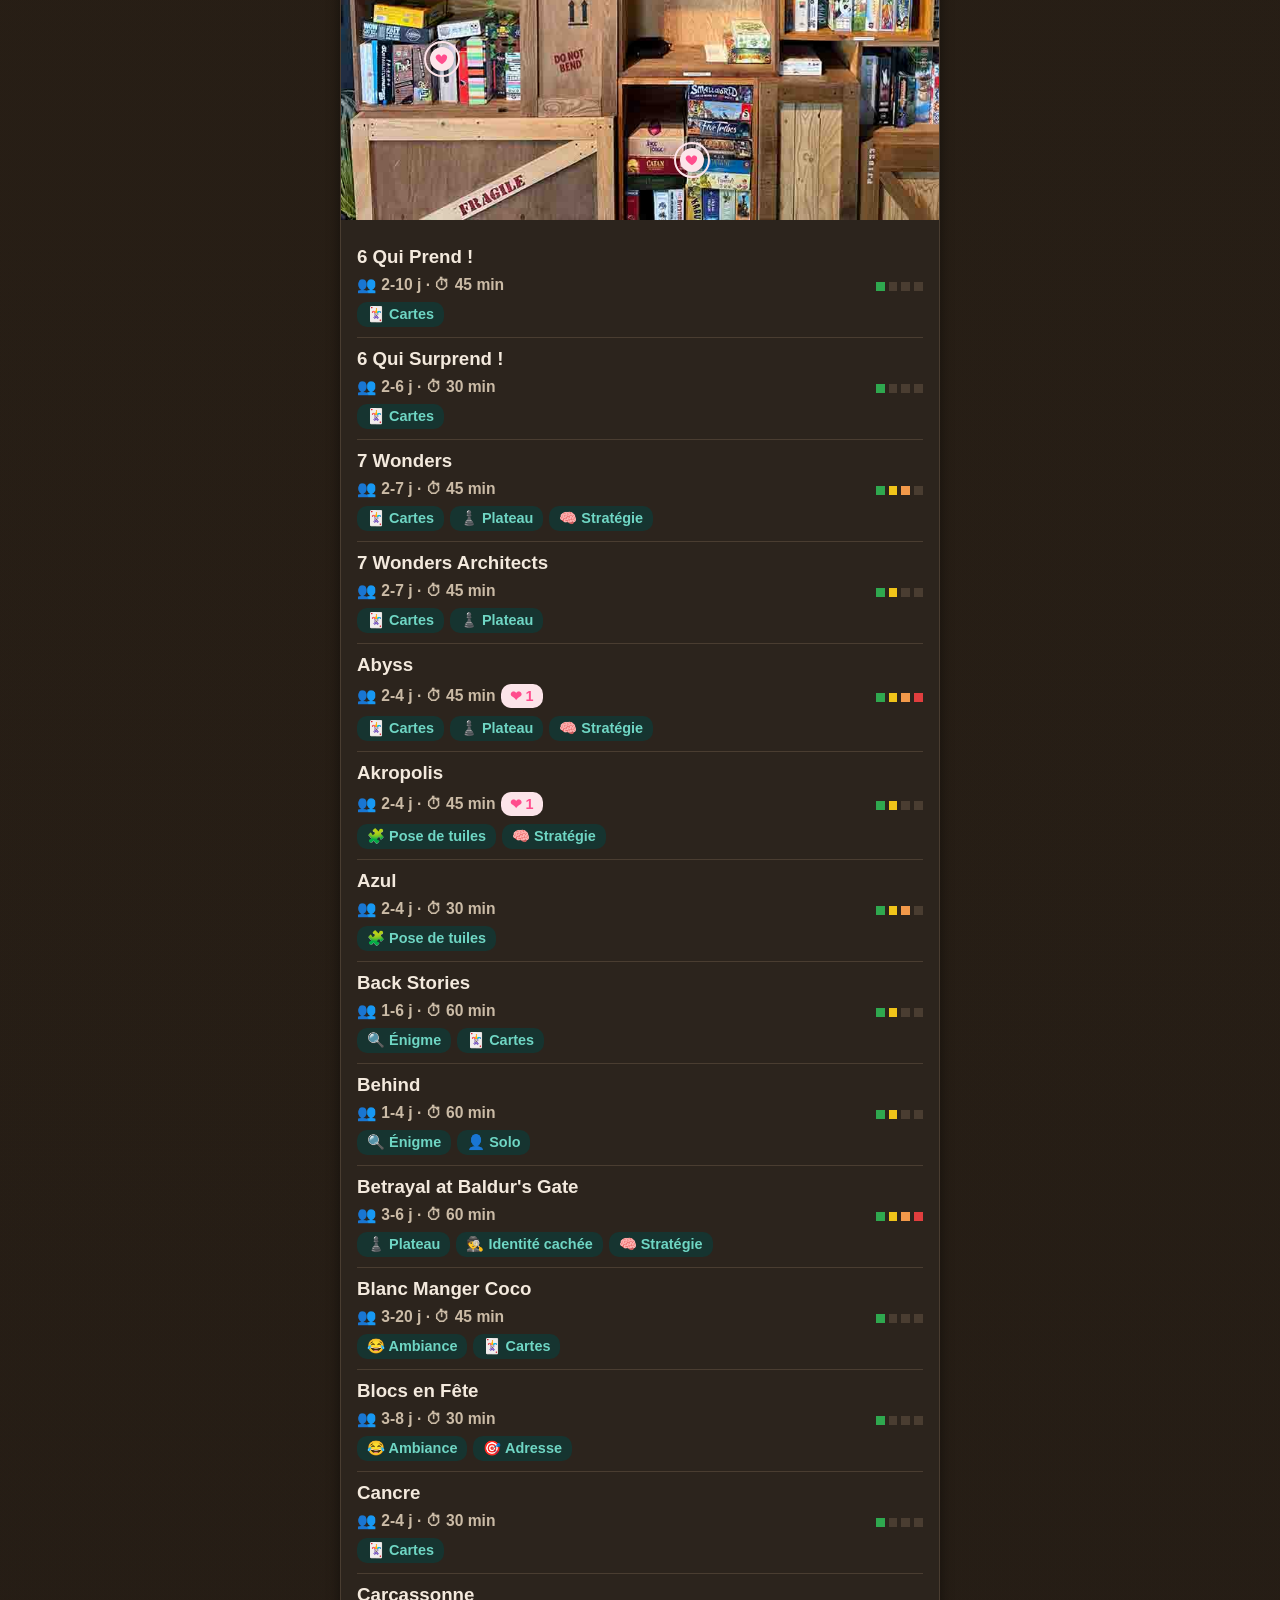
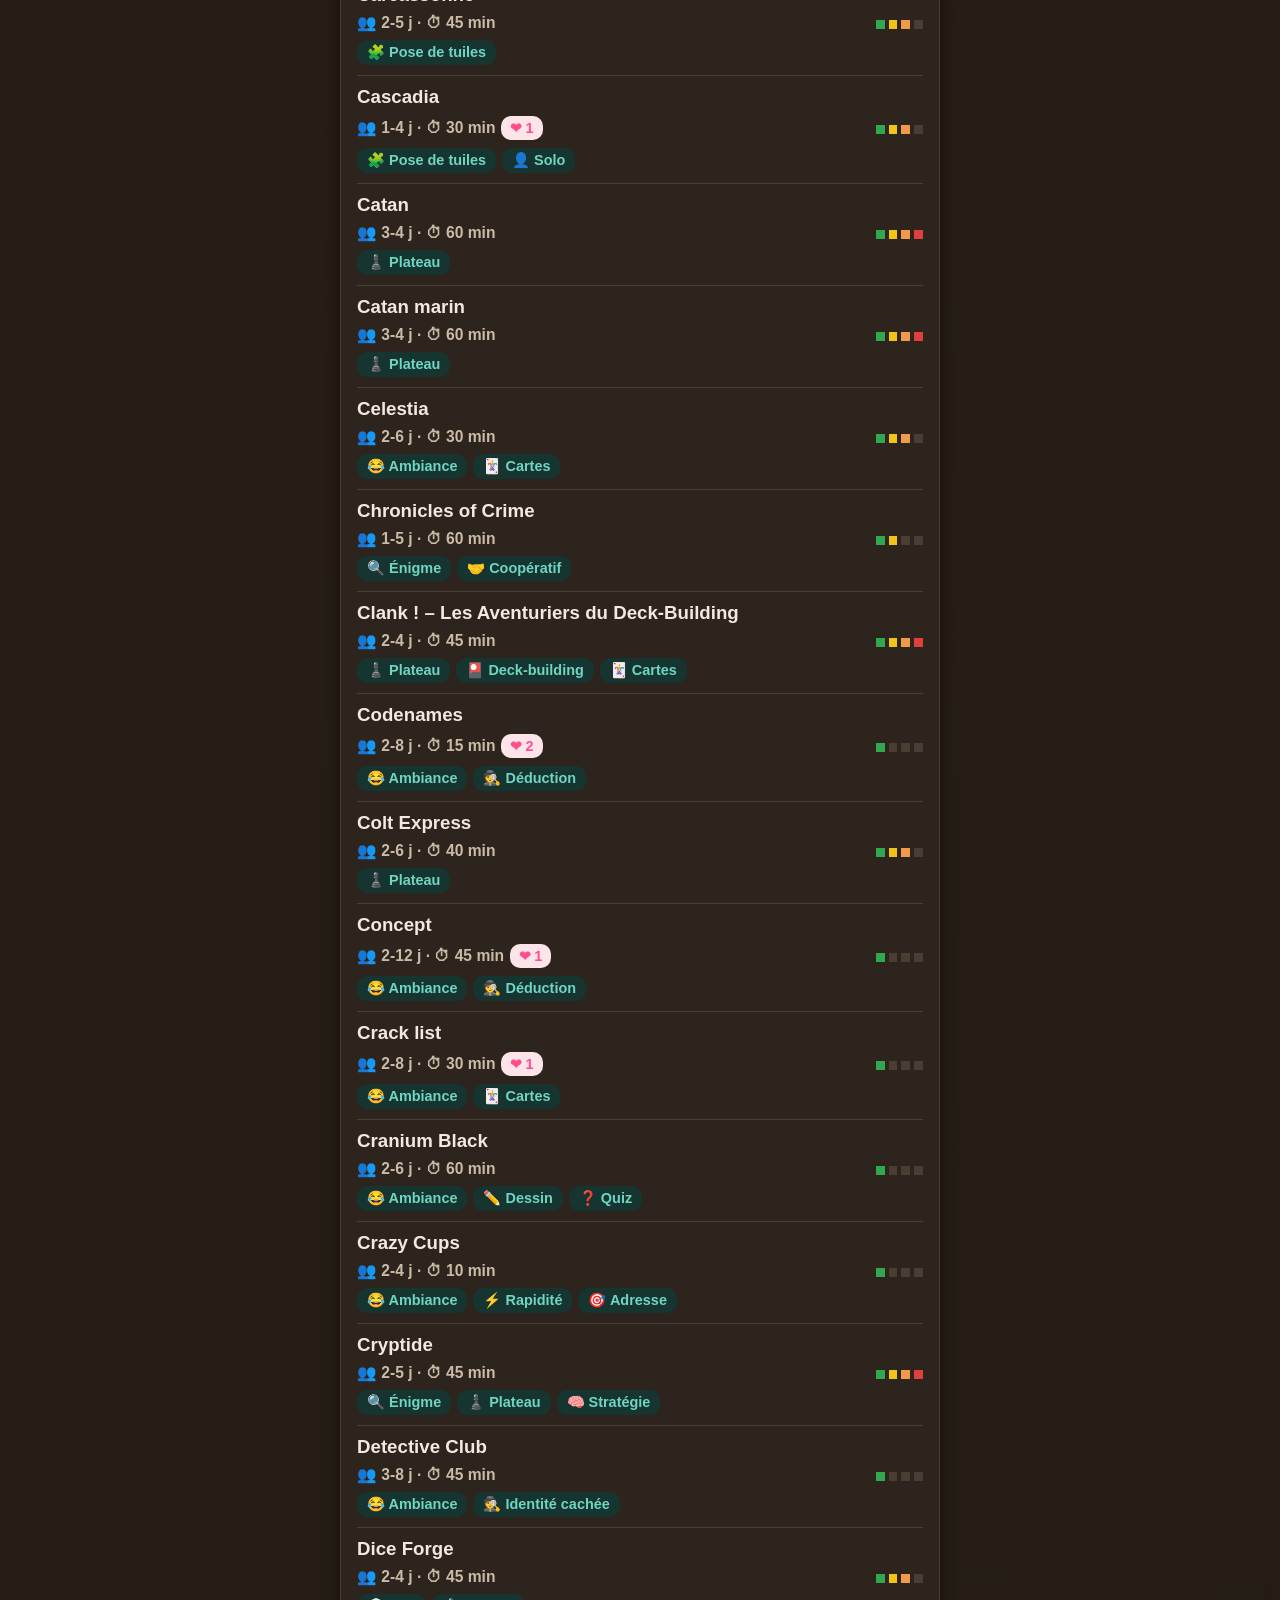
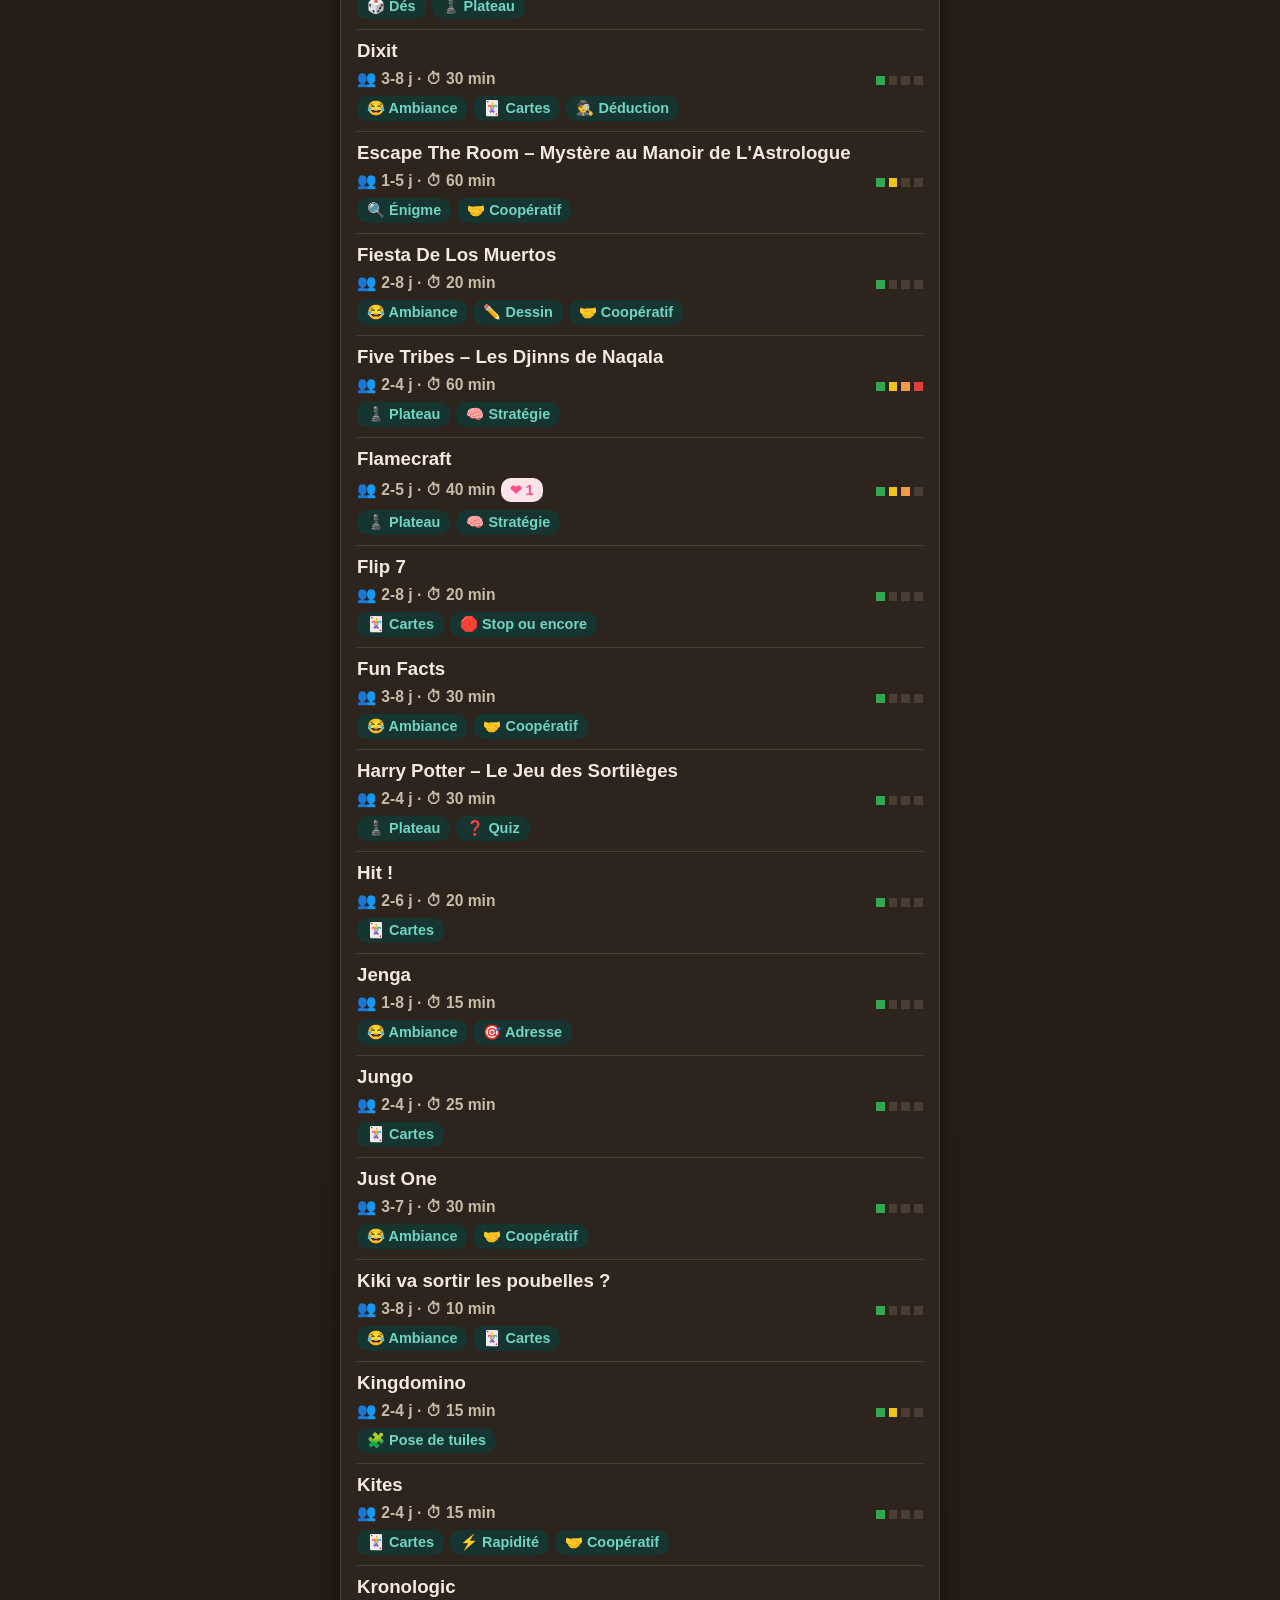
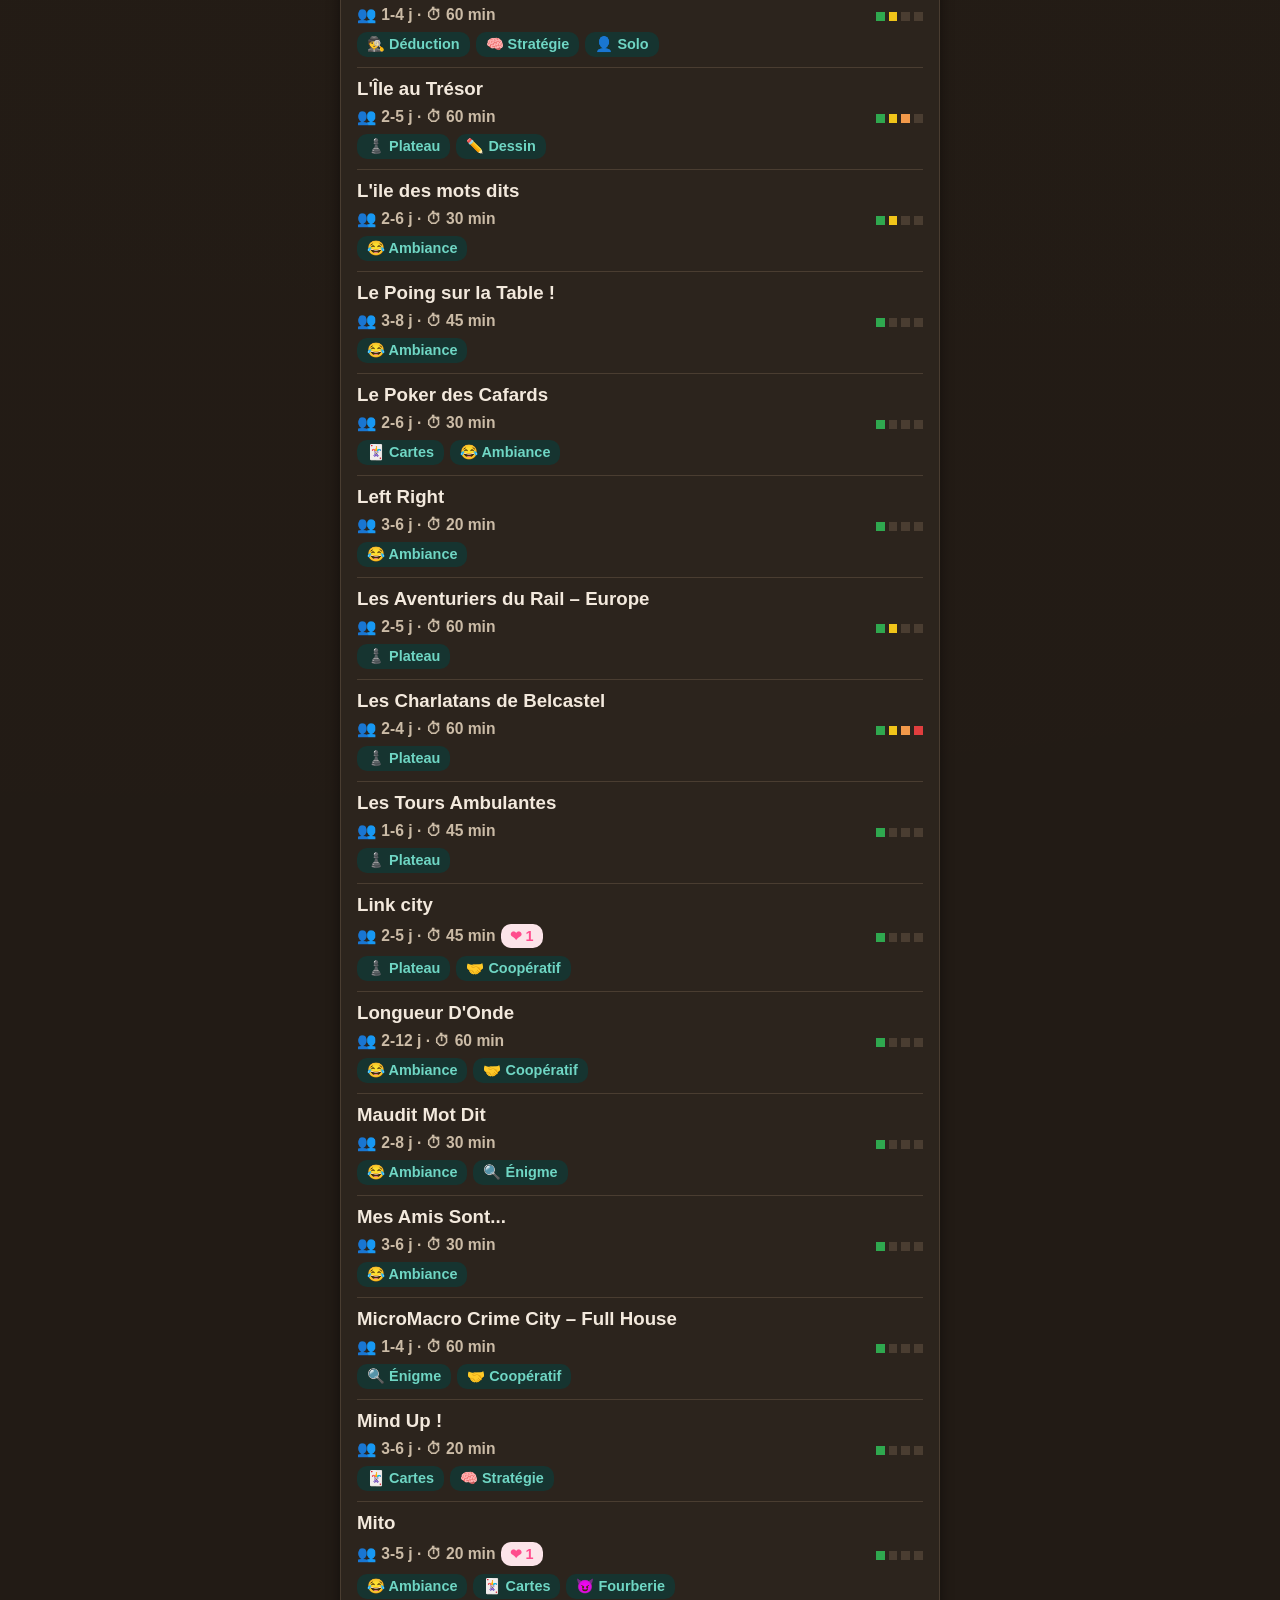
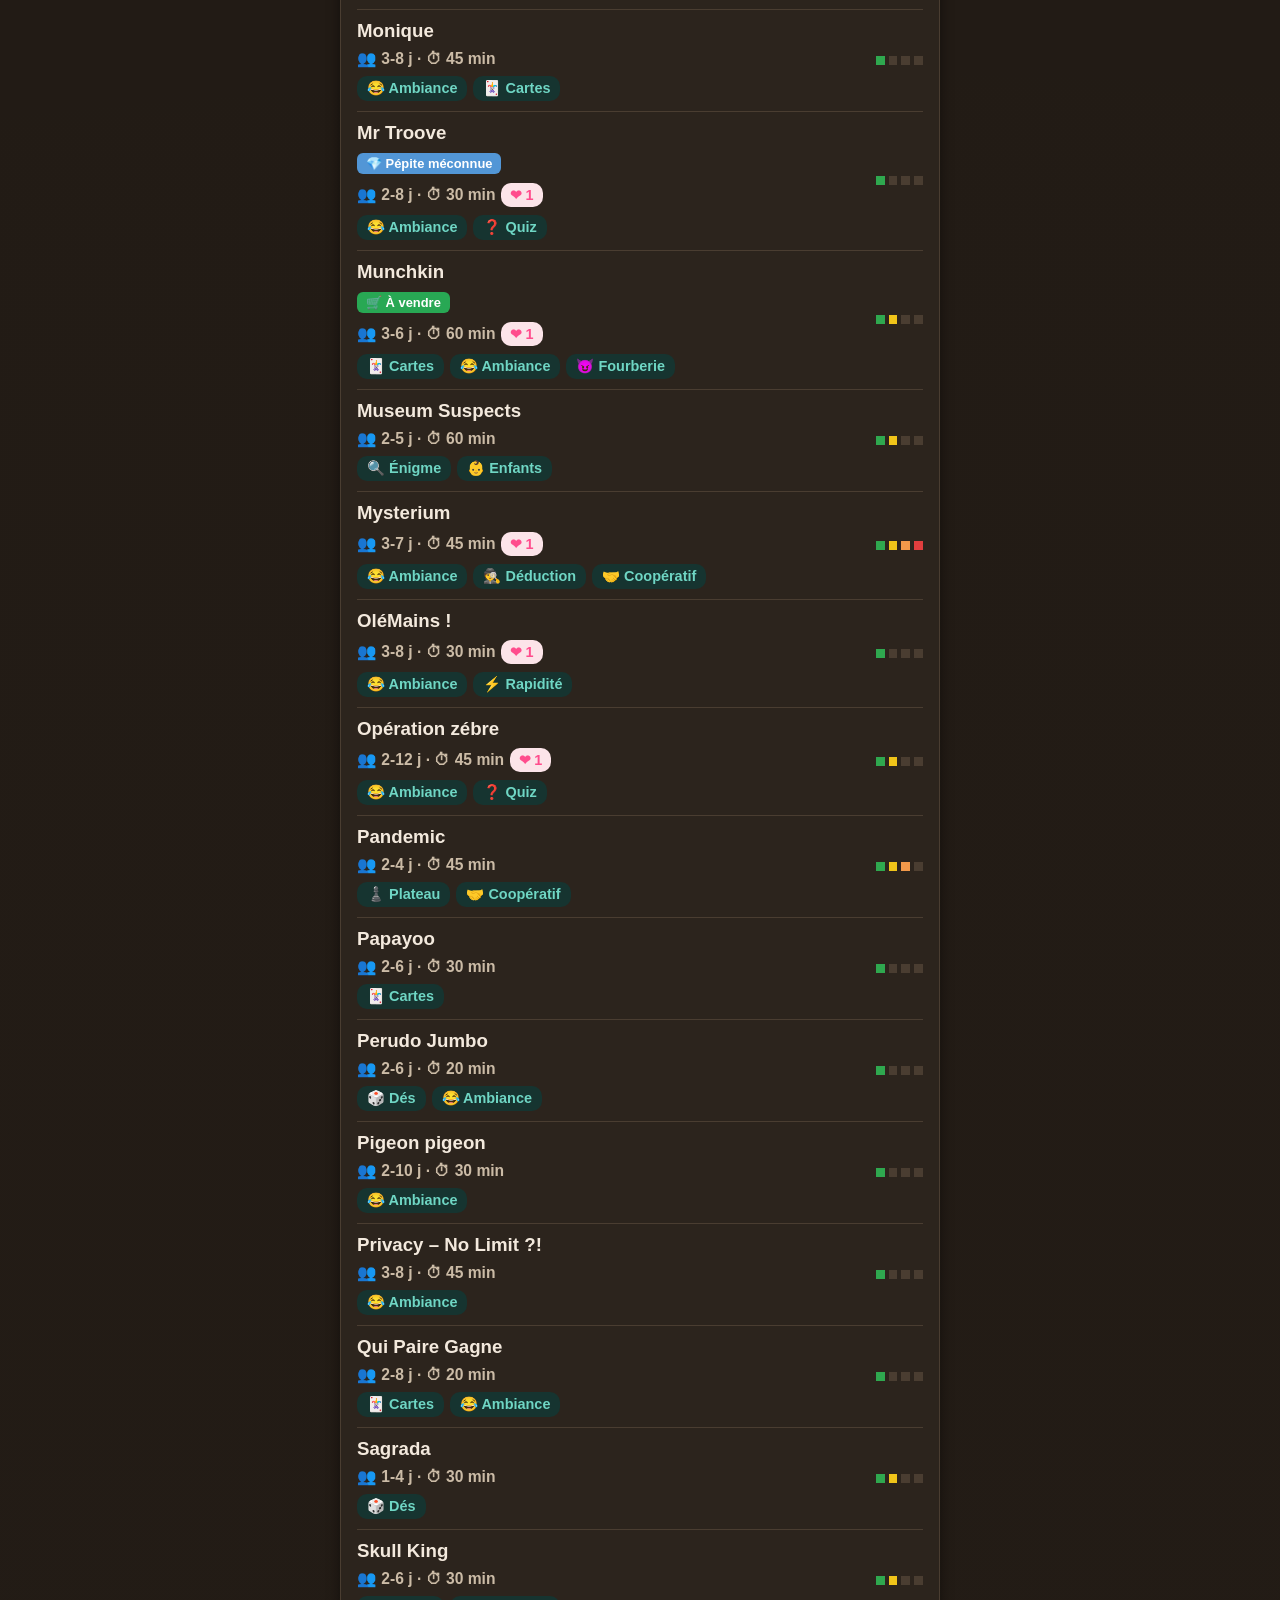
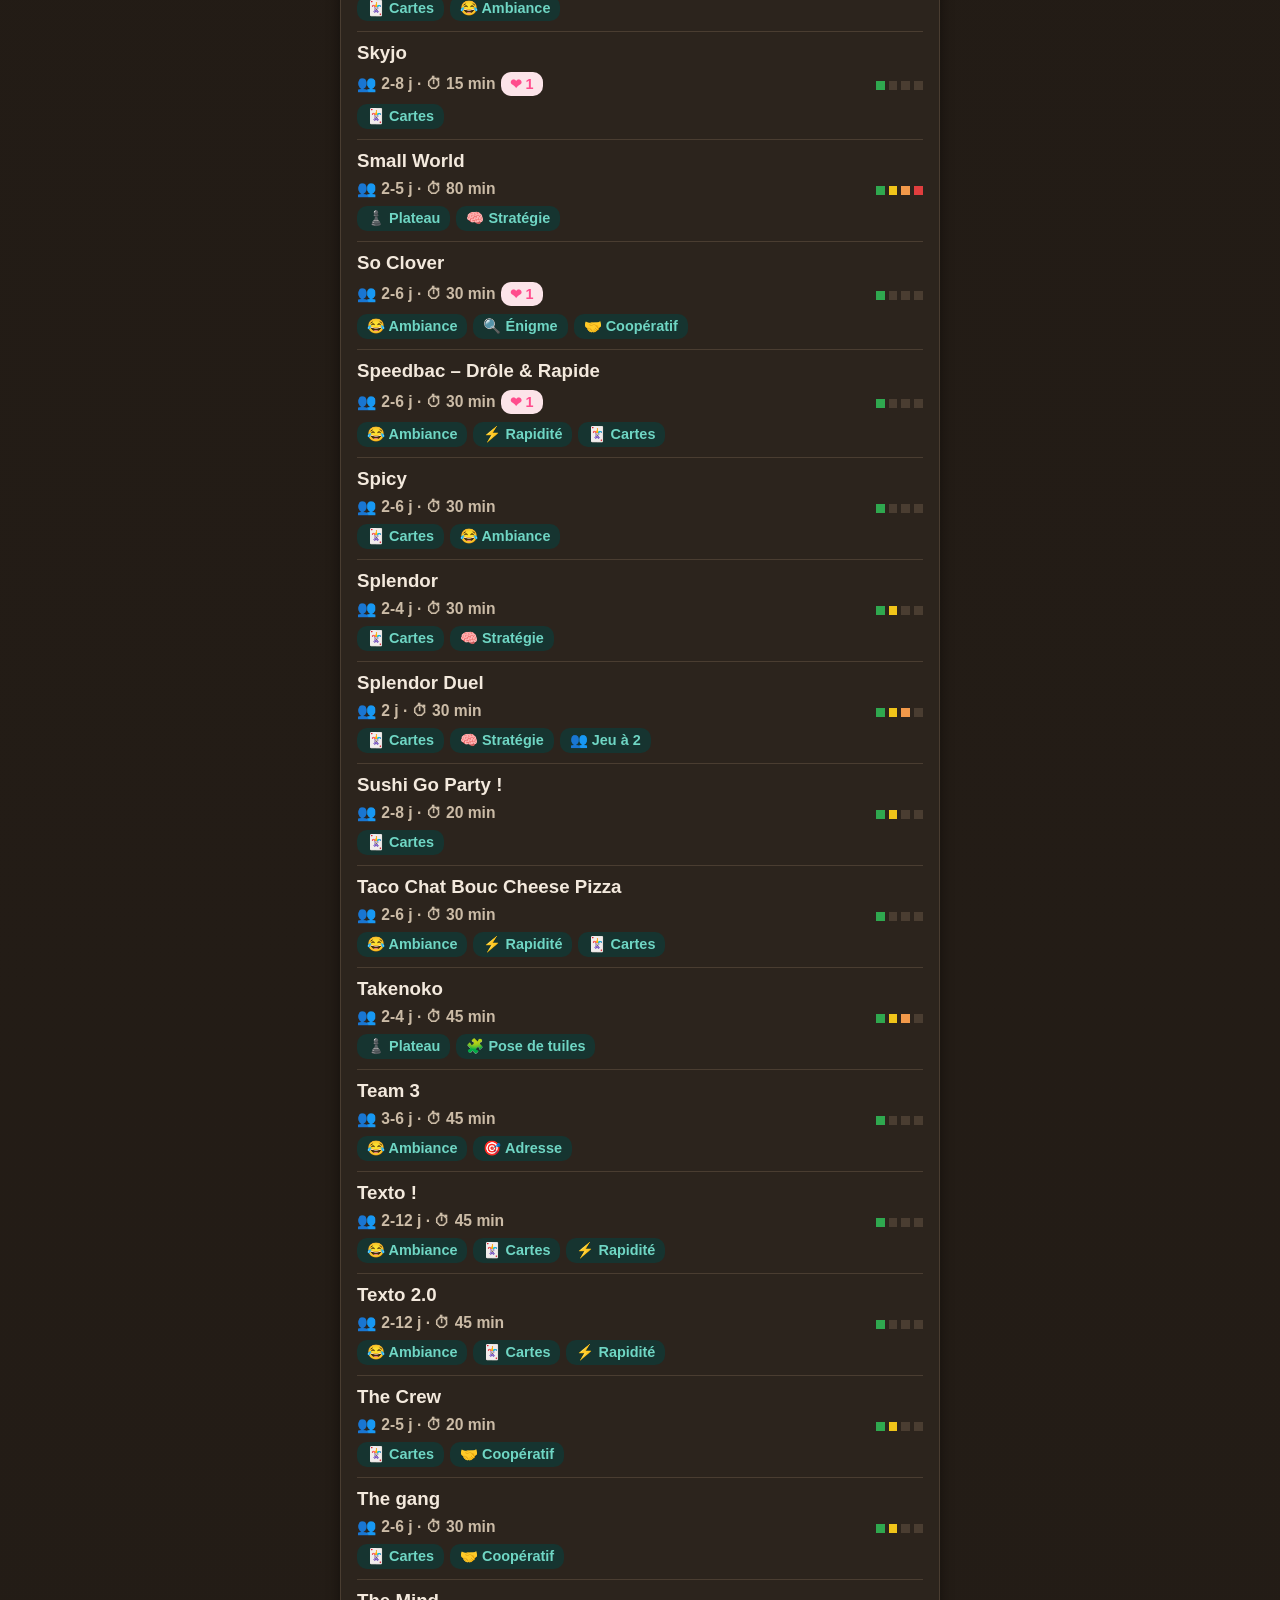
==== commit 22c87815: "Add files via upload" ====
--- a/index.html
+++ b/index.html
@@ -37,6 +37,7 @@
           <li><span class="how-it-works__step-icon" aria-hidden="true">🖱️</span> Clique sur un jeu pour repérer sa case et son emplacement en photo.</li>
           <li><span class="how-it-works__step-icon how-it-works__step-icon--marker" aria-hidden="true"><span class="marker-demo marker-demo--spot"></span></span> Le marqueur orange clignotant indique où récupérer le jeu, et où le ranger après !</li>
           <li><span class="how-it-works__step-icon how-it-works__step-icon--marker" aria-hidden="true"><span class="marker-demo marker-demo--heart"><svg class="marker-demo__heart-icon" viewBox="0 0 24 24"><path d="M12 21s-7.5-4.6-10.2-9.3C.2 8.9 1.4 5.2 4.9 4.3c2-.5 4 .3 5.1 2 .3.4.7.9 1 1.3.3-.4.7-.9 1-1.3 1.1-1.7 3.1-2.5 5.1-2 3.5.9 4.7 4.6 3.1 7.4C19.5 16.4 12 21 12 21z"/></svg></span></span> Le cœur indique un coup de cœur d'un membre de l'équipe à cet emplacement.</li>
+          <li><span class="how-it-works__step-icon how-it-works__step-icon--marker" aria-hidden="true"><span class="marker-demo marker-demo--scrolltop"><span class="marker-demo__triangle"></span></span></span> Le bouton orange avec le triangle (en haut de l'écran) te ramène directement en haut de la page, où que tu sois.</li>
           <li><span class="how-it-works__step-icon how-it-works__step-icon--dots" aria-hidden="true"><span class="difficulty__dot is-filled"></span><span class="difficulty__dot is-filled"></span><span class="difficulty__dot is-filled"></span><span class="difficulty__dot is-filled"></span></span> Les points à côté d'un jeu indiquent la difficulté de ses règles, de 1 (très simple) à 4 (complexe).</li>
         </ol>
       </div>
--- a/styles.css
+++ b/styles.css
@@ -119,7 +119,7 @@
 
   *{box-sizing:border-box;}
   html,body{margin:0;padding:0;}
-  html{width:100%; max-width:100%;}
+  html{width:100%; max-width:100%; overflow-x:hidden;} /* sûr maintenant : plus aucun position:sticky sur le site (voir historique) */
 
   /* Indicateur de focus clavier générique : visible uniquement à la
      navigation clavier (:focus-visible, pas au clic souris/tactile), sur
@@ -131,6 +131,7 @@
   .filter-btn:focus-visible,
   .filters__reset:focus-visible,
   .random-btn:focus-visible,
+  .back-to-list-btn:focus-visible,
   .welcome-screen__cta:focus-visible,
   .theme-toggle:focus-visible,
   .scroll-top-btn:focus-visible,
@@ -179,6 +180,7 @@
     -webkit-font-smoothing:antialiased;
     min-height:100vh;
     width:100%;
+    overflow-x:hidden;
   }
 
   .app{
@@ -485,6 +487,20 @@
     height:11px;
     fill:var(--heart-profile-reco-color);
     display:block;
+  }
+
+  /* Reproduit fidèlement le bouton "remonter en haut" fixe (voir .scroll-top-btn) */
+  .marker-demo--scrolltop{
+    background:var(--orange);
+    box-shadow:0 2px 6px rgba(0,0,0,0.3);
+  }
+
+  .marker-demo__triangle{
+    width:0;
+    height:0;
+    border-left:5px solid transparent;
+    border-right:5px solid transparent;
+    border-bottom:8px solid #FFFFFF;
   }
 
   @media (prefers-reduced-motion: reduce){
@@ -765,6 +781,29 @@
     opacity:0.85;
   }
 
+  /* Bouton "Retour à la liste" : prend la place du texte d'astuce quand une
+     recherche texte précise est active (clic sur un jeu, ou saisie manuelle).
+     Volontairement discret comme un lien (pas un gros bouton coloré) pour ne
+     pas rivaliser visuellement avec le bouton hasard, tout en restant bien
+     identifiable comme actionnable (couleur de marque + flèche). */
+  .back-to-list-btn{
+    display:inline-flex;
+    align-items:center;
+    gap:4px;
+    margin-top:2px;
+    padding:2px;
+    border:none;
+    background:none;
+    color:var(--orange);
+    font-size:var(--text-sm);
+    font-weight:700;
+    cursor:pointer;
+  }
+
+  .back-to-list-btn:hover{
+    text-decoration:underline;
+  }
+
   /* Panneaux unifiés */
   .card, .recommendation-panel {
     background: var(--paper);
@@ -903,7 +942,7 @@
     font-weight:600;
     line-height:1.5;
     white-space:normal;
-    max-width:220px;
+    max-width:min(220px, calc(100vw - 32px));
     width:max-content;
     box-shadow:var(--shadow);
     z-index:20;
@@ -1028,7 +1067,7 @@
     font-size:var(--text-xs);
     font-weight:600;
     white-space:normal;
-    max-width:220px;
+    max-width:min(220px, calc(100vw - 32px));
     width:max-content;
     box-shadow:var(--shadow);
     z-index:5;
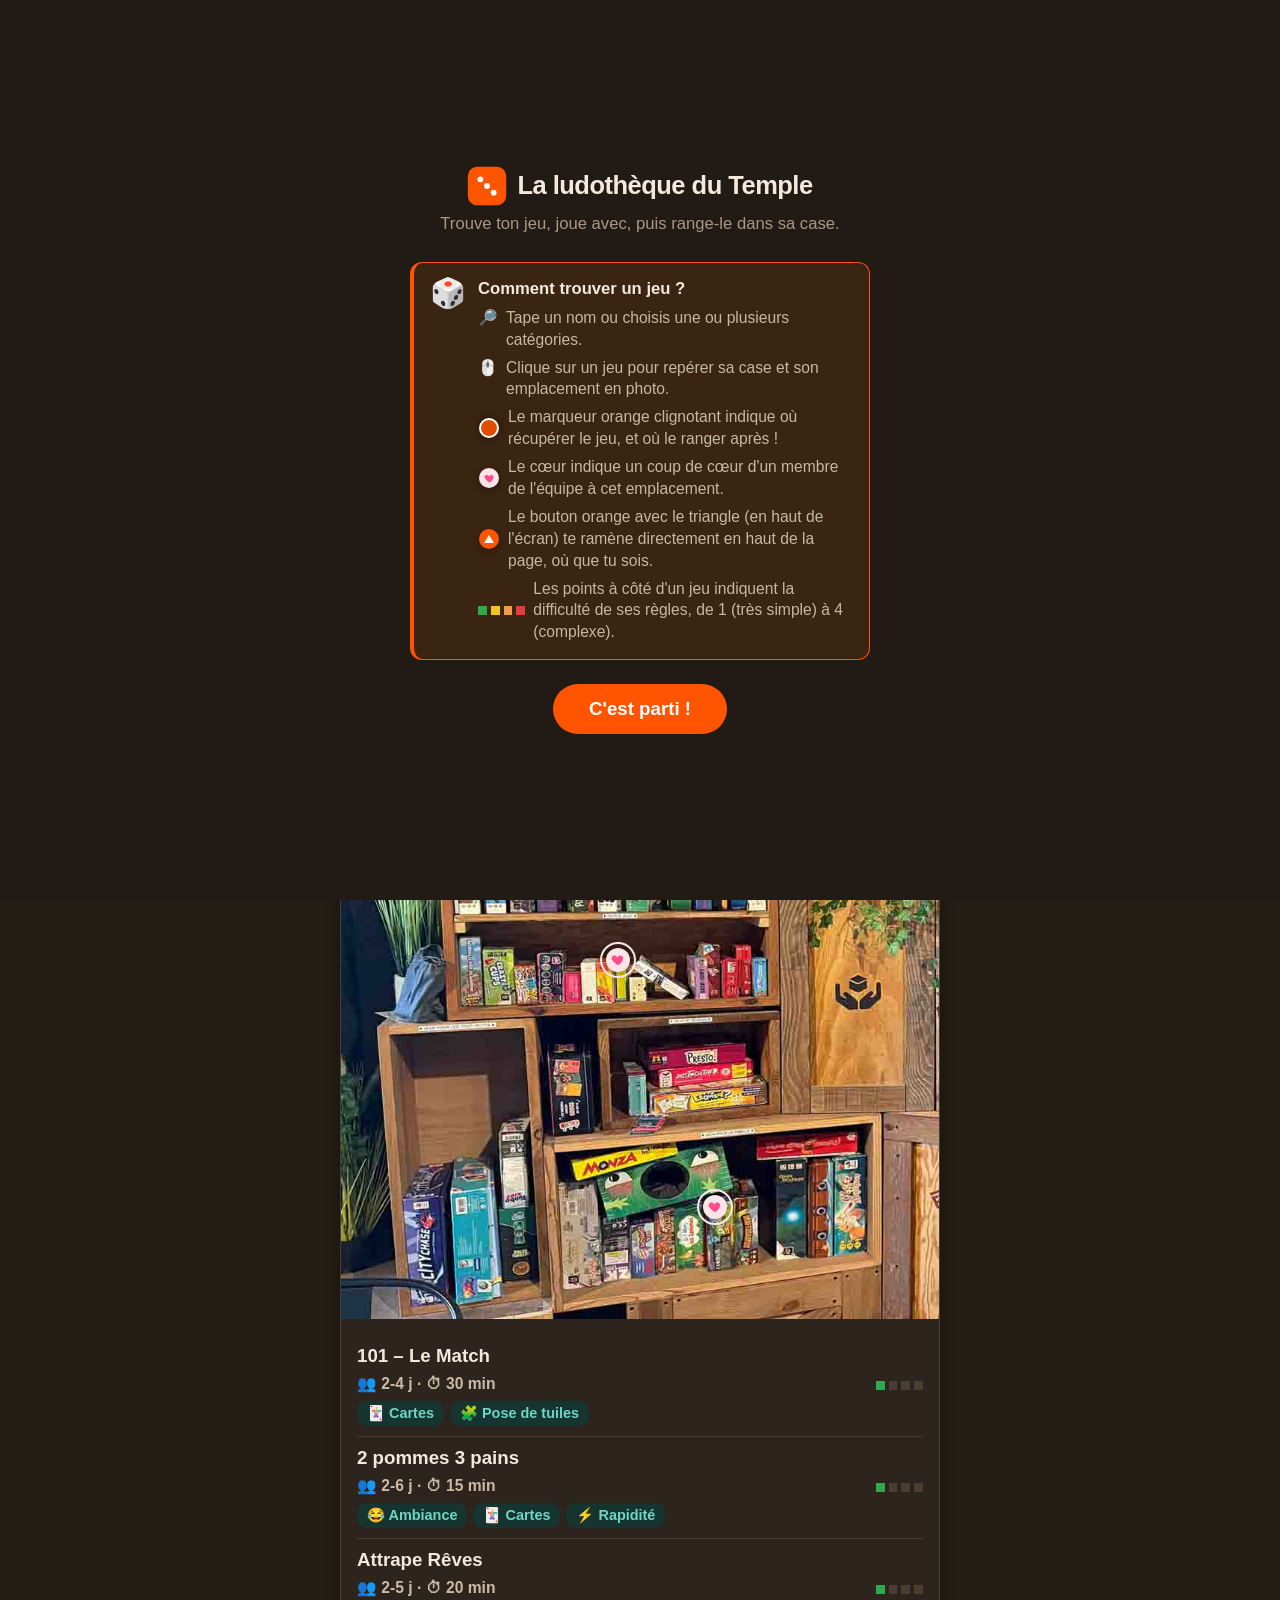
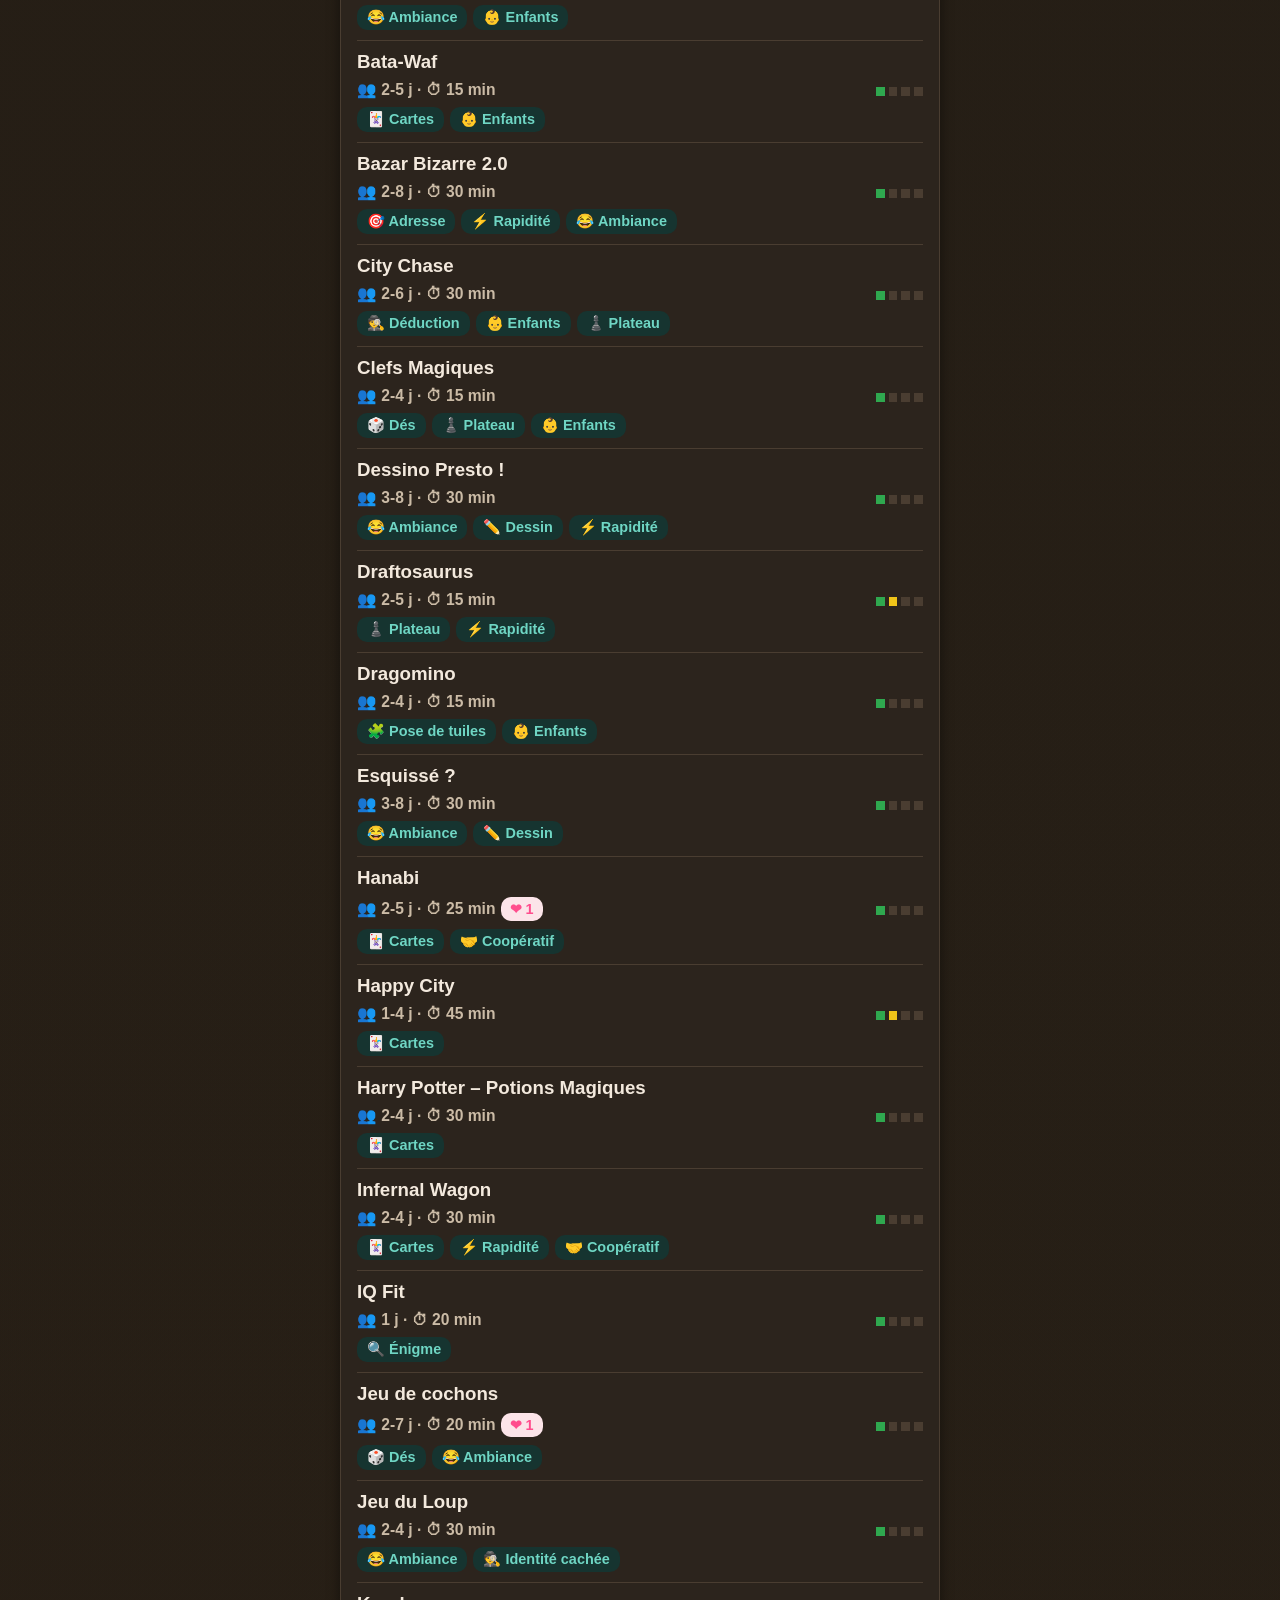
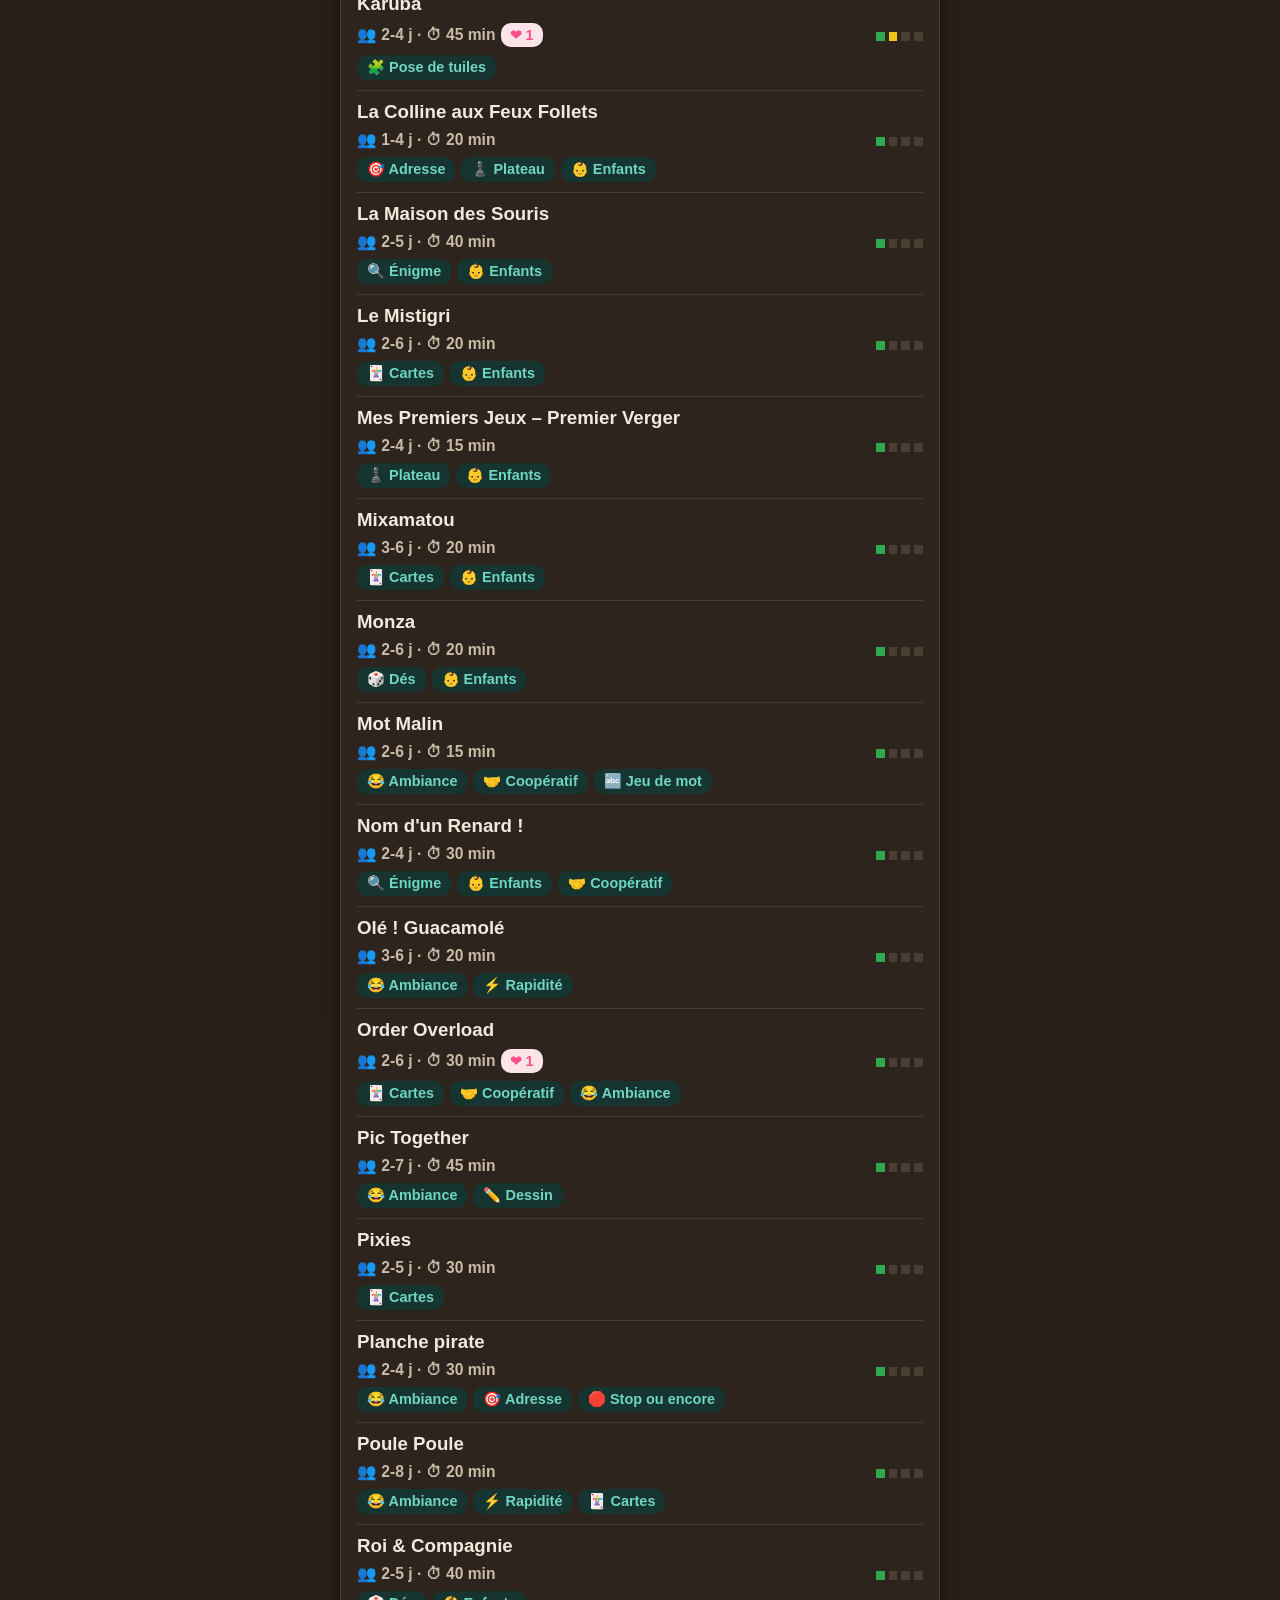
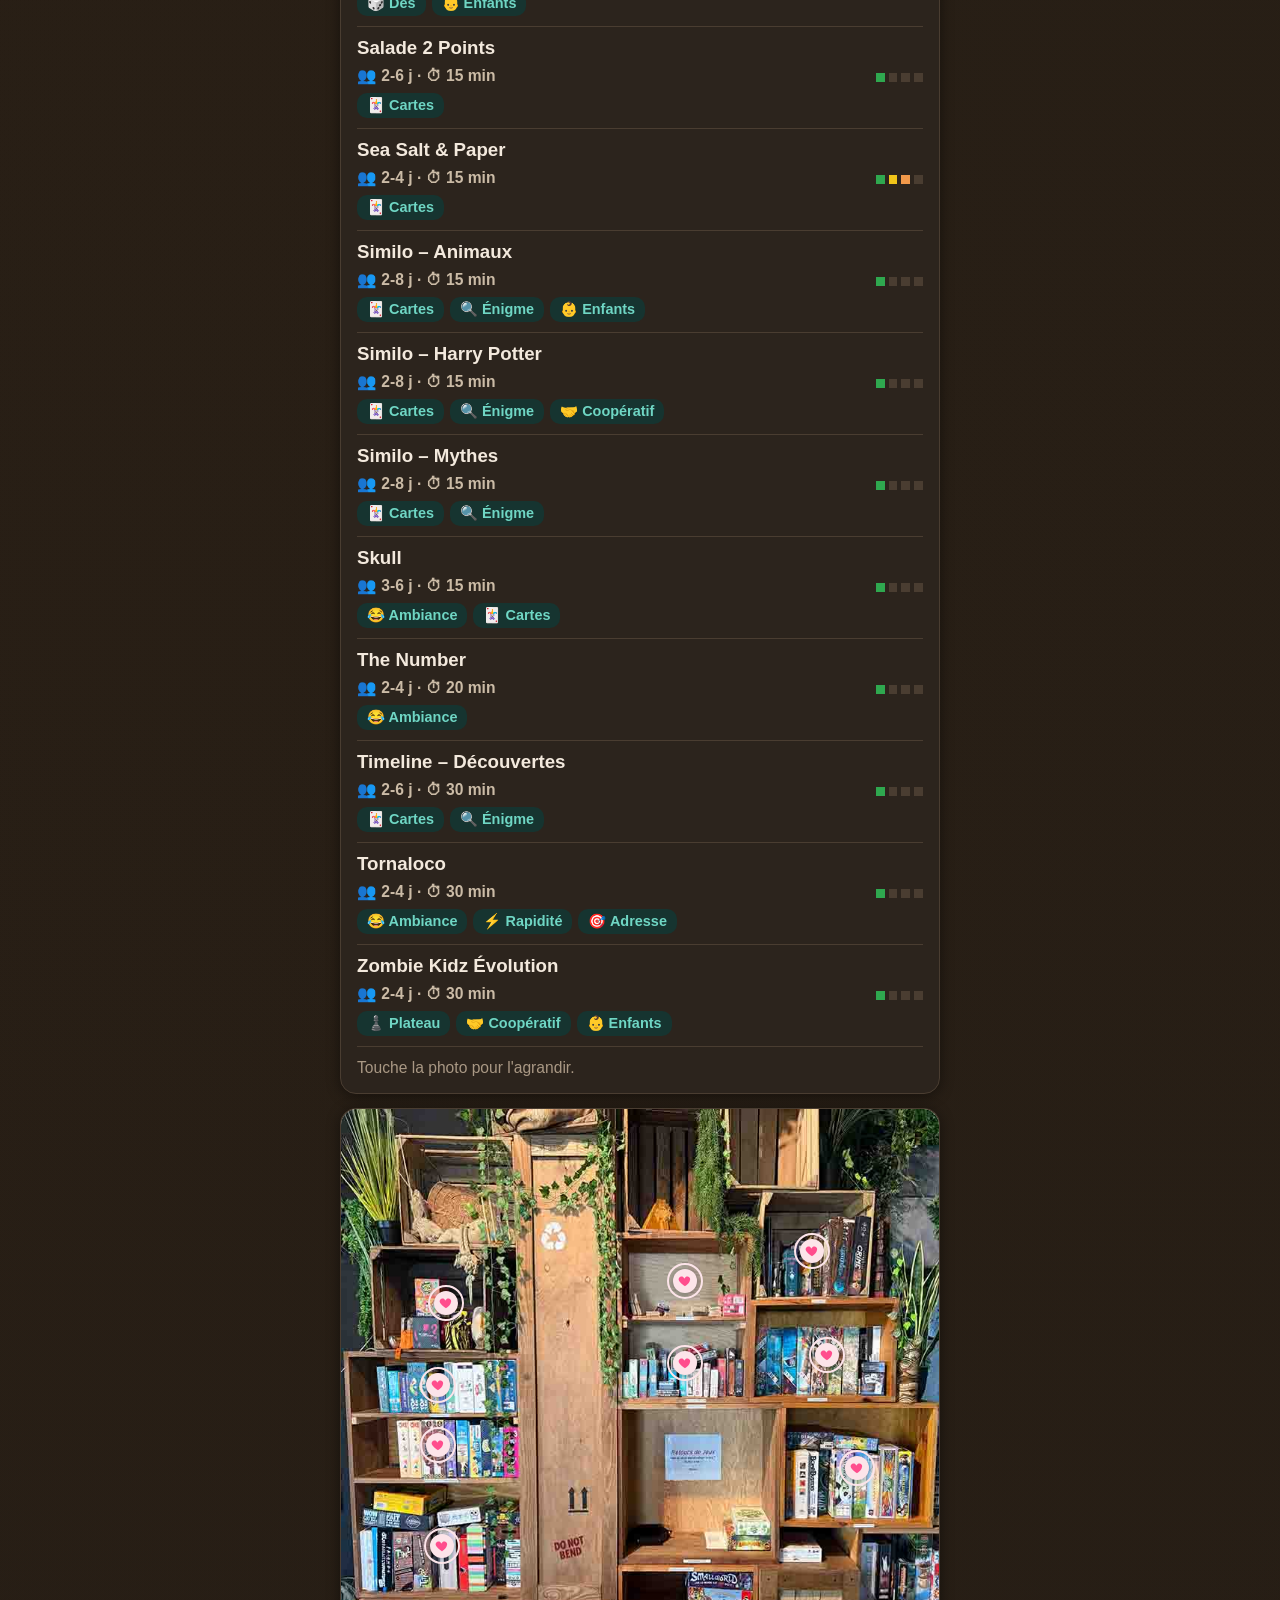
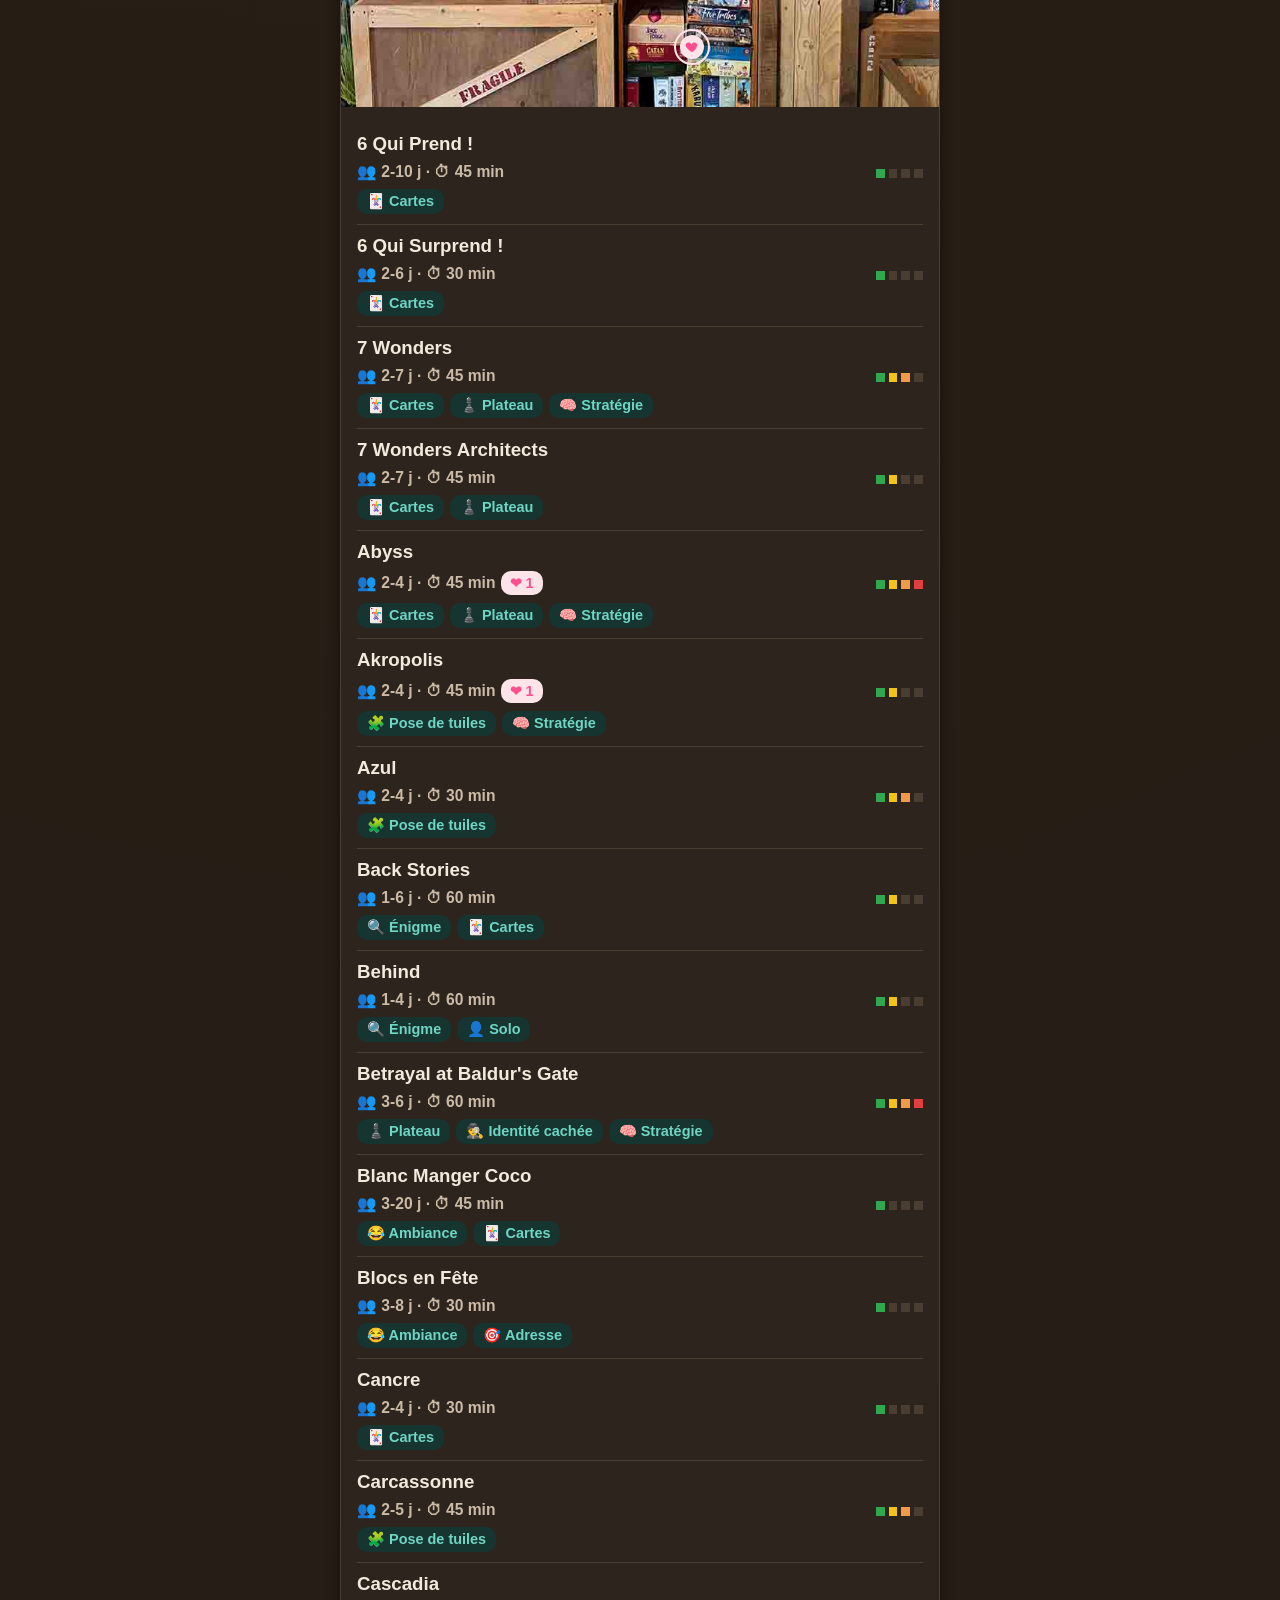
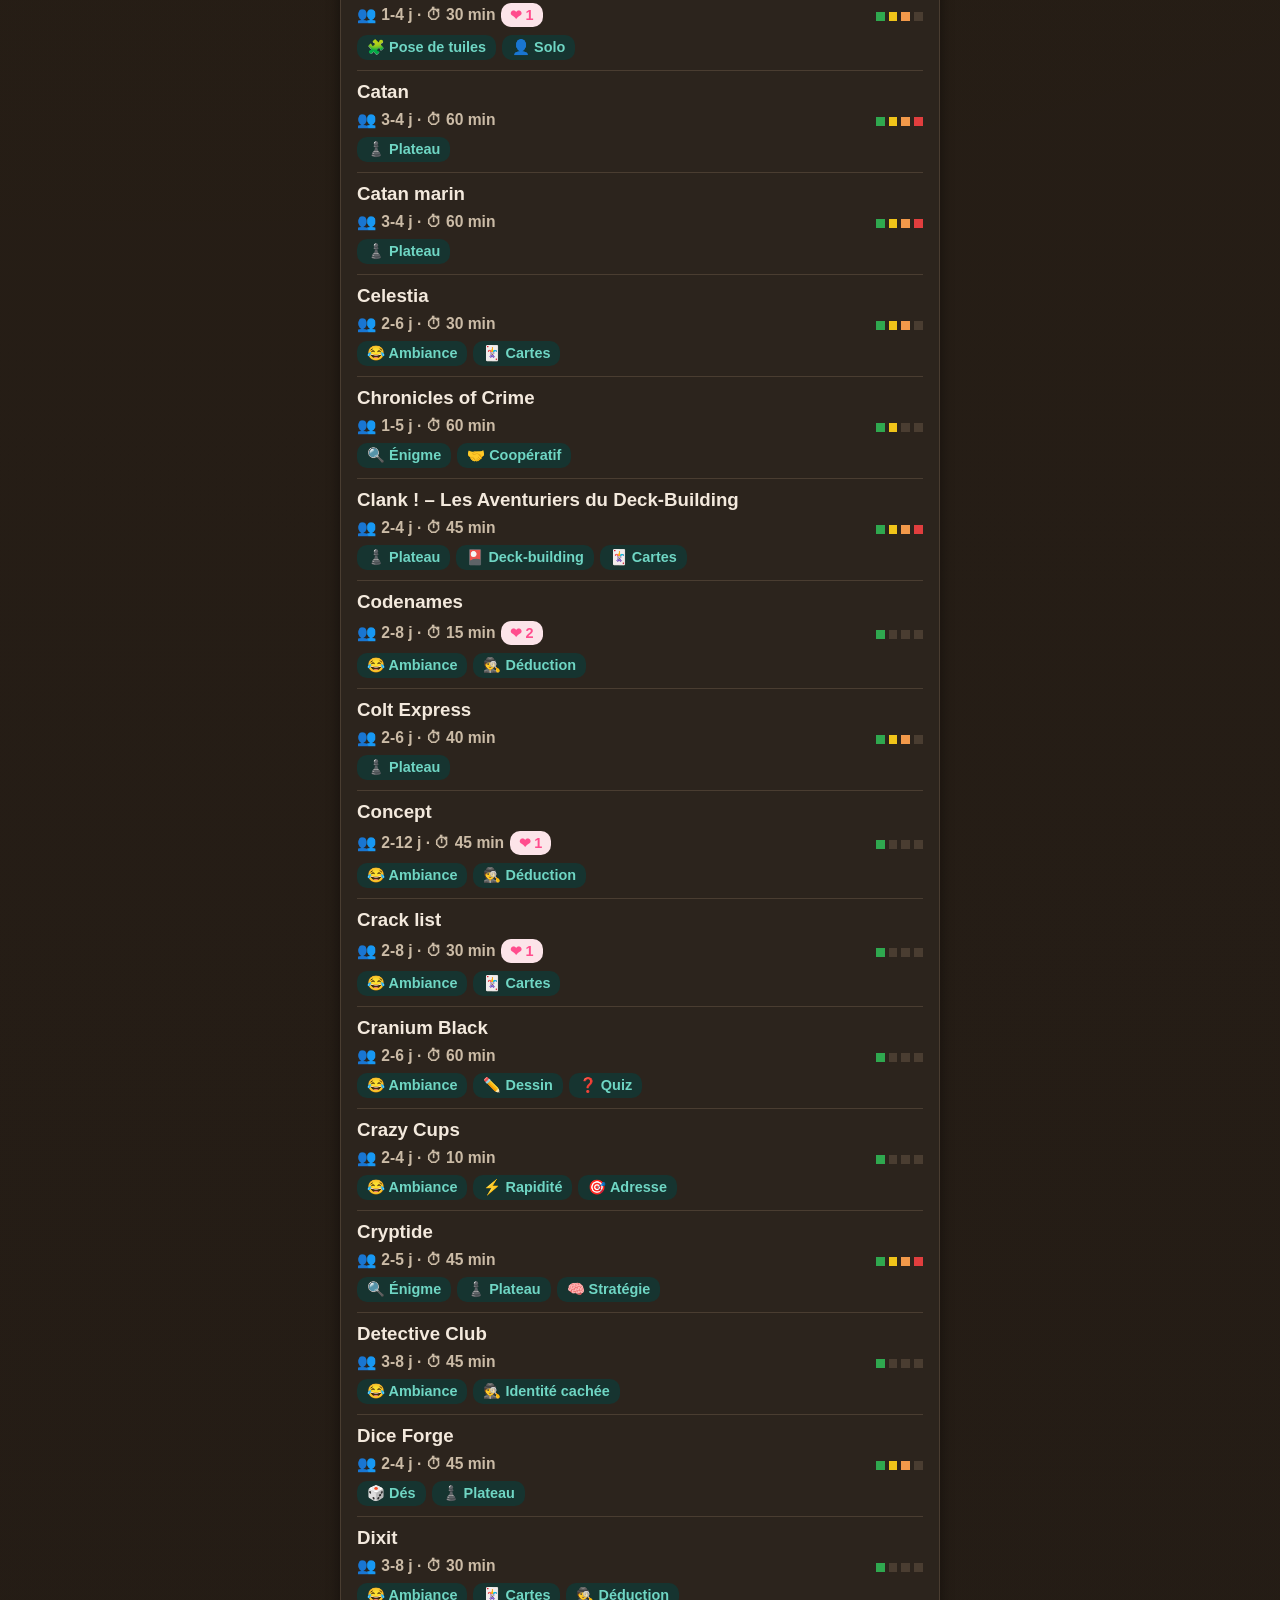
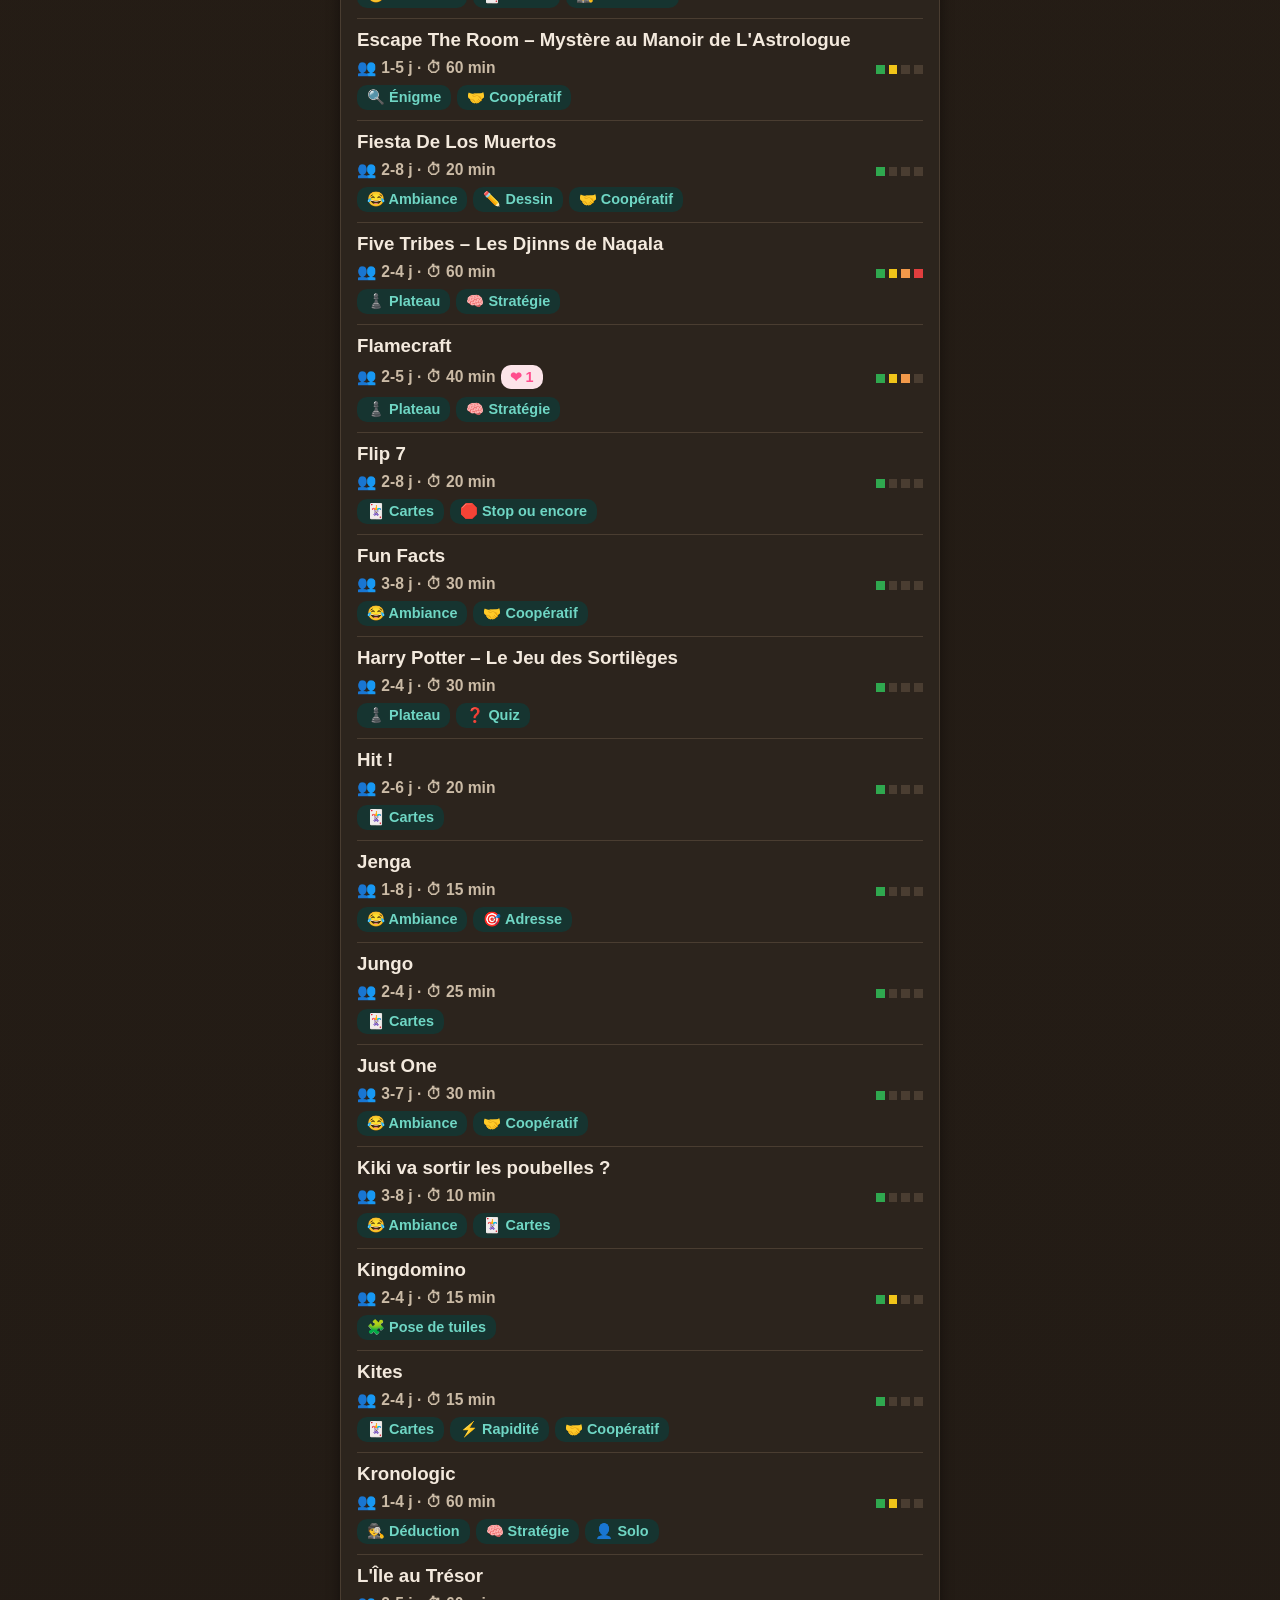
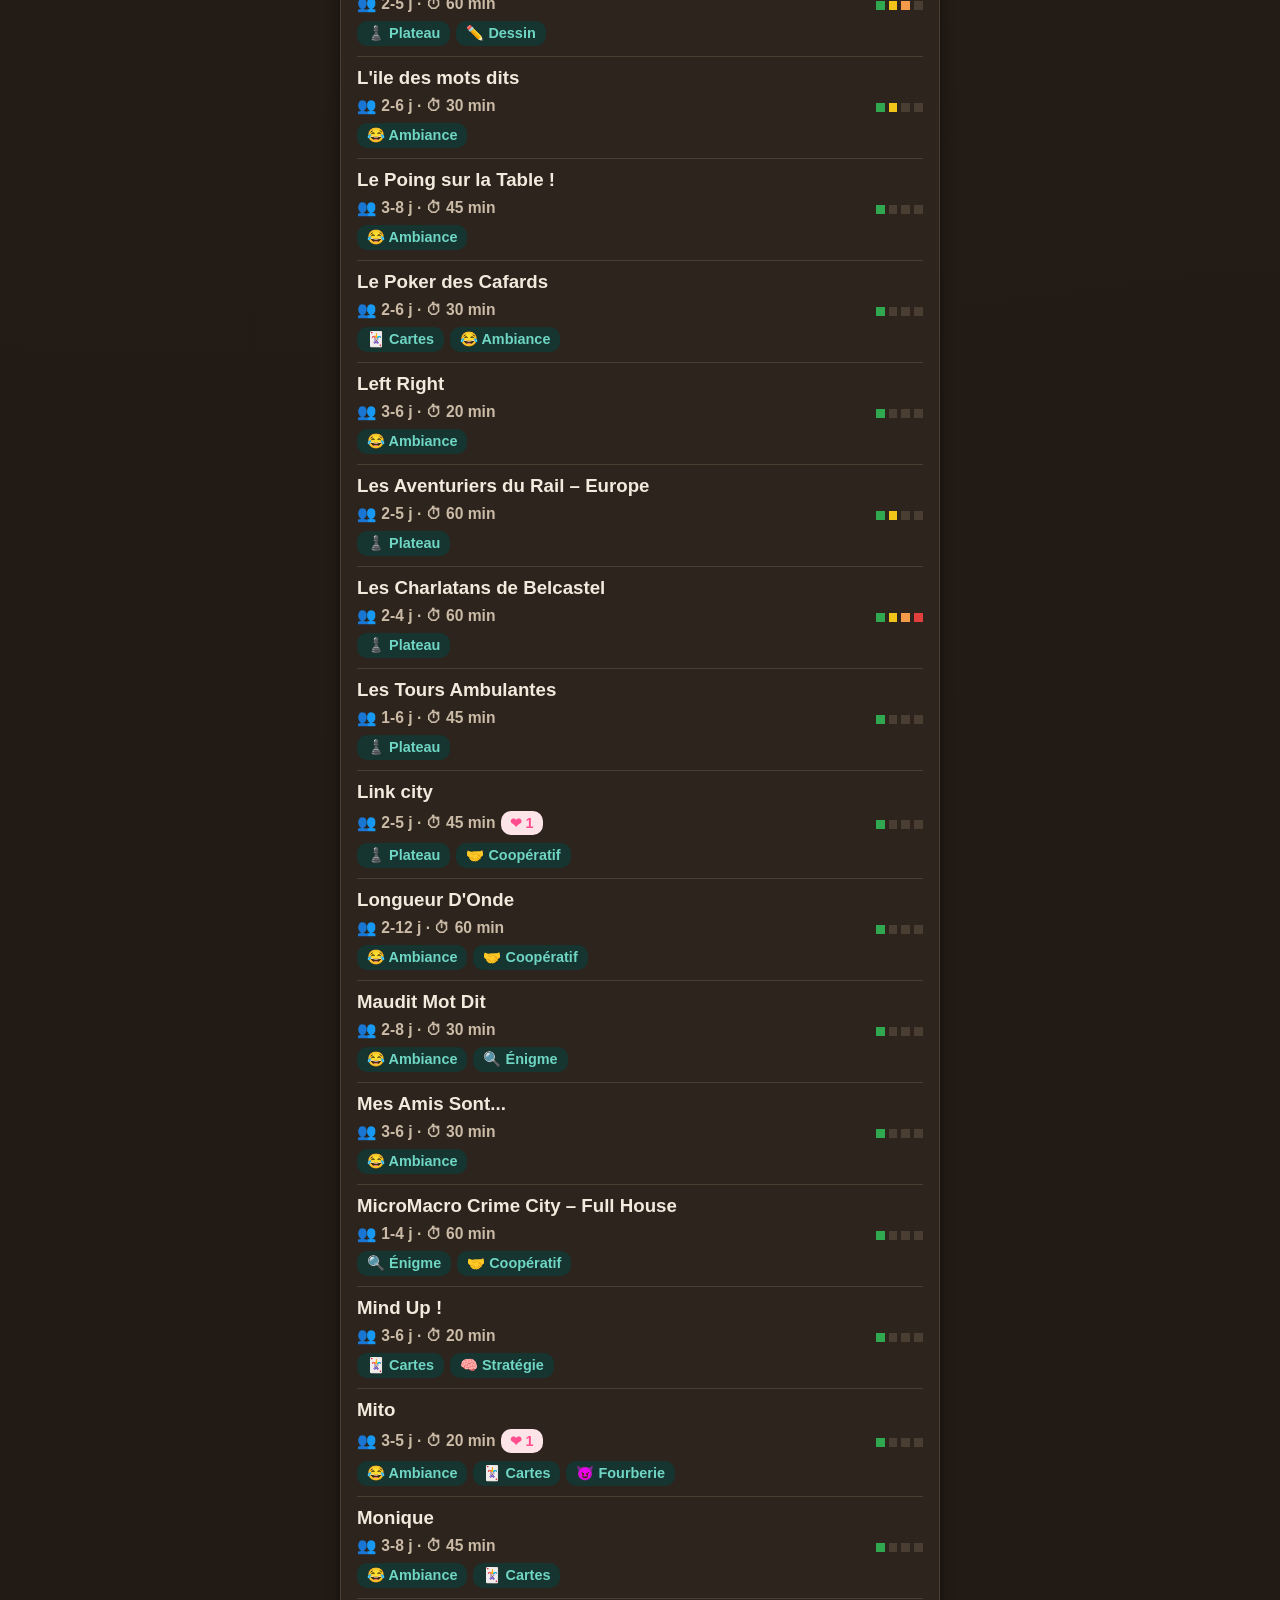
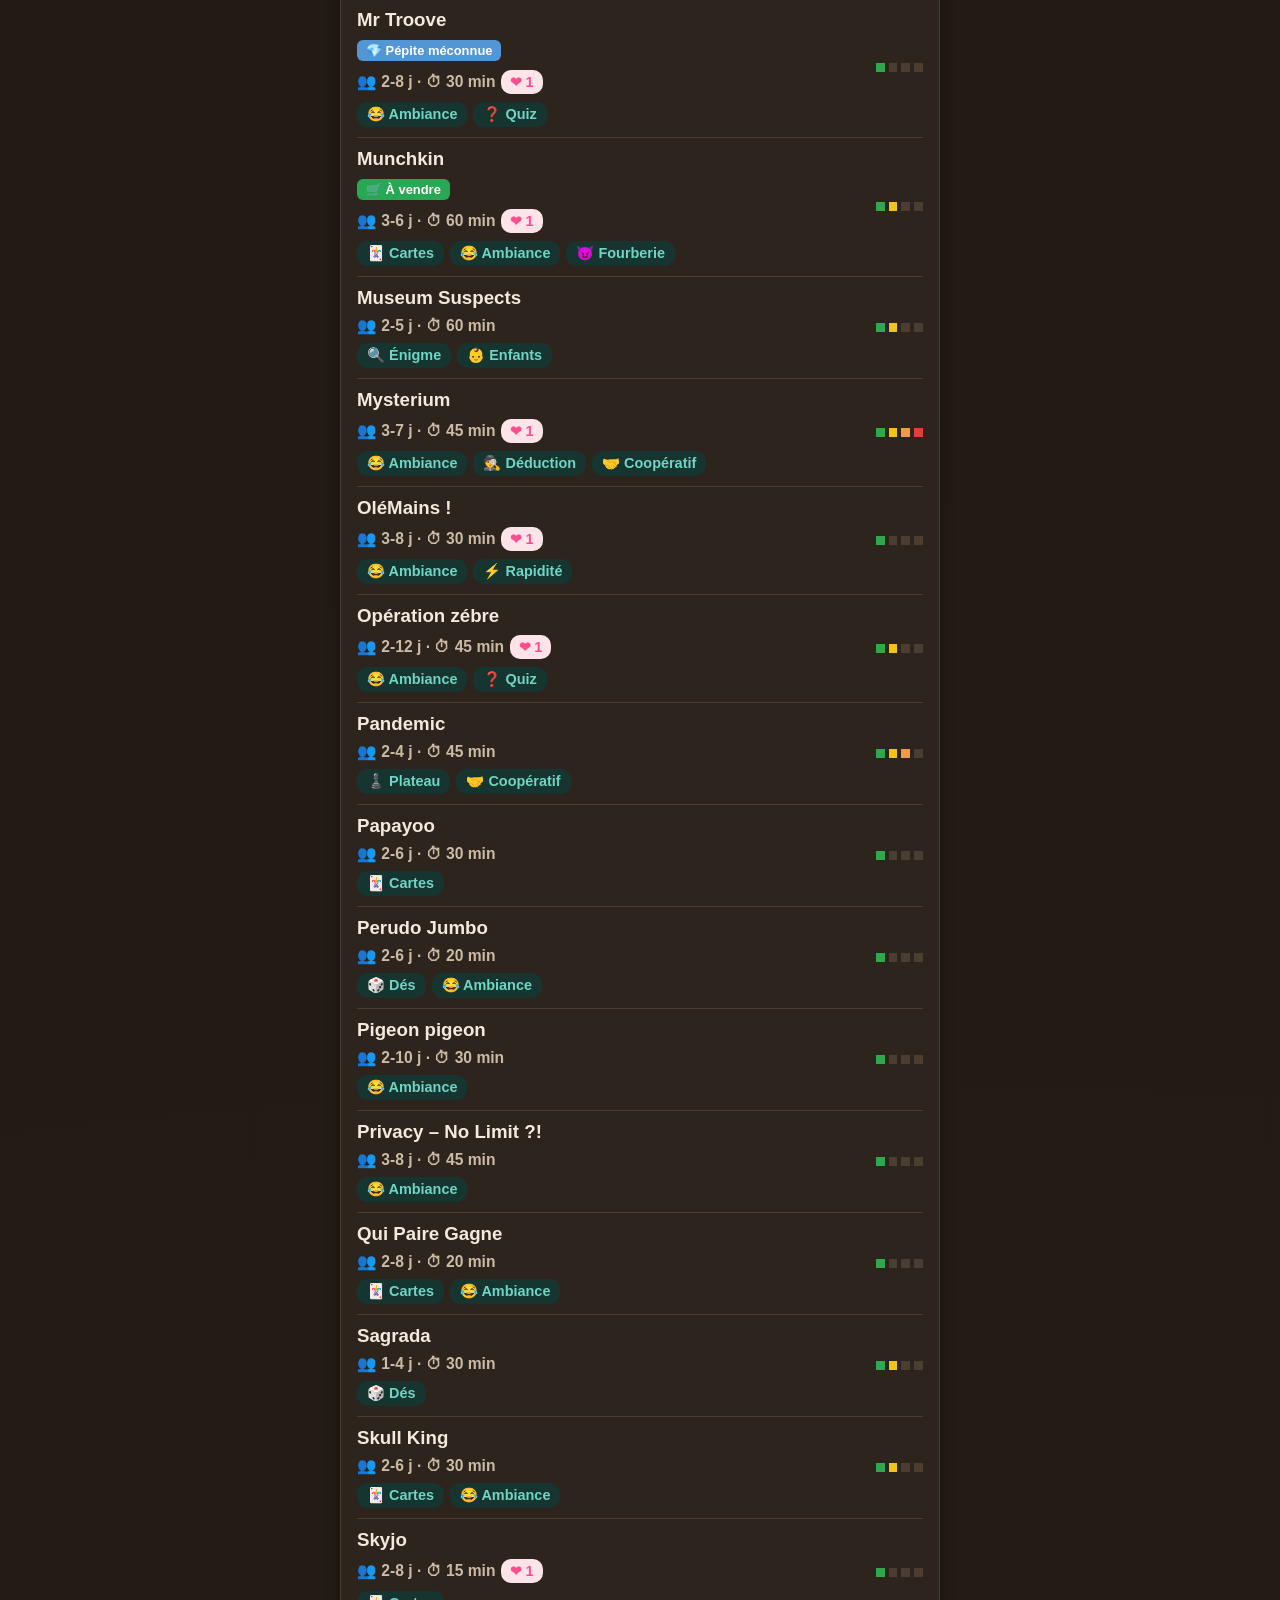
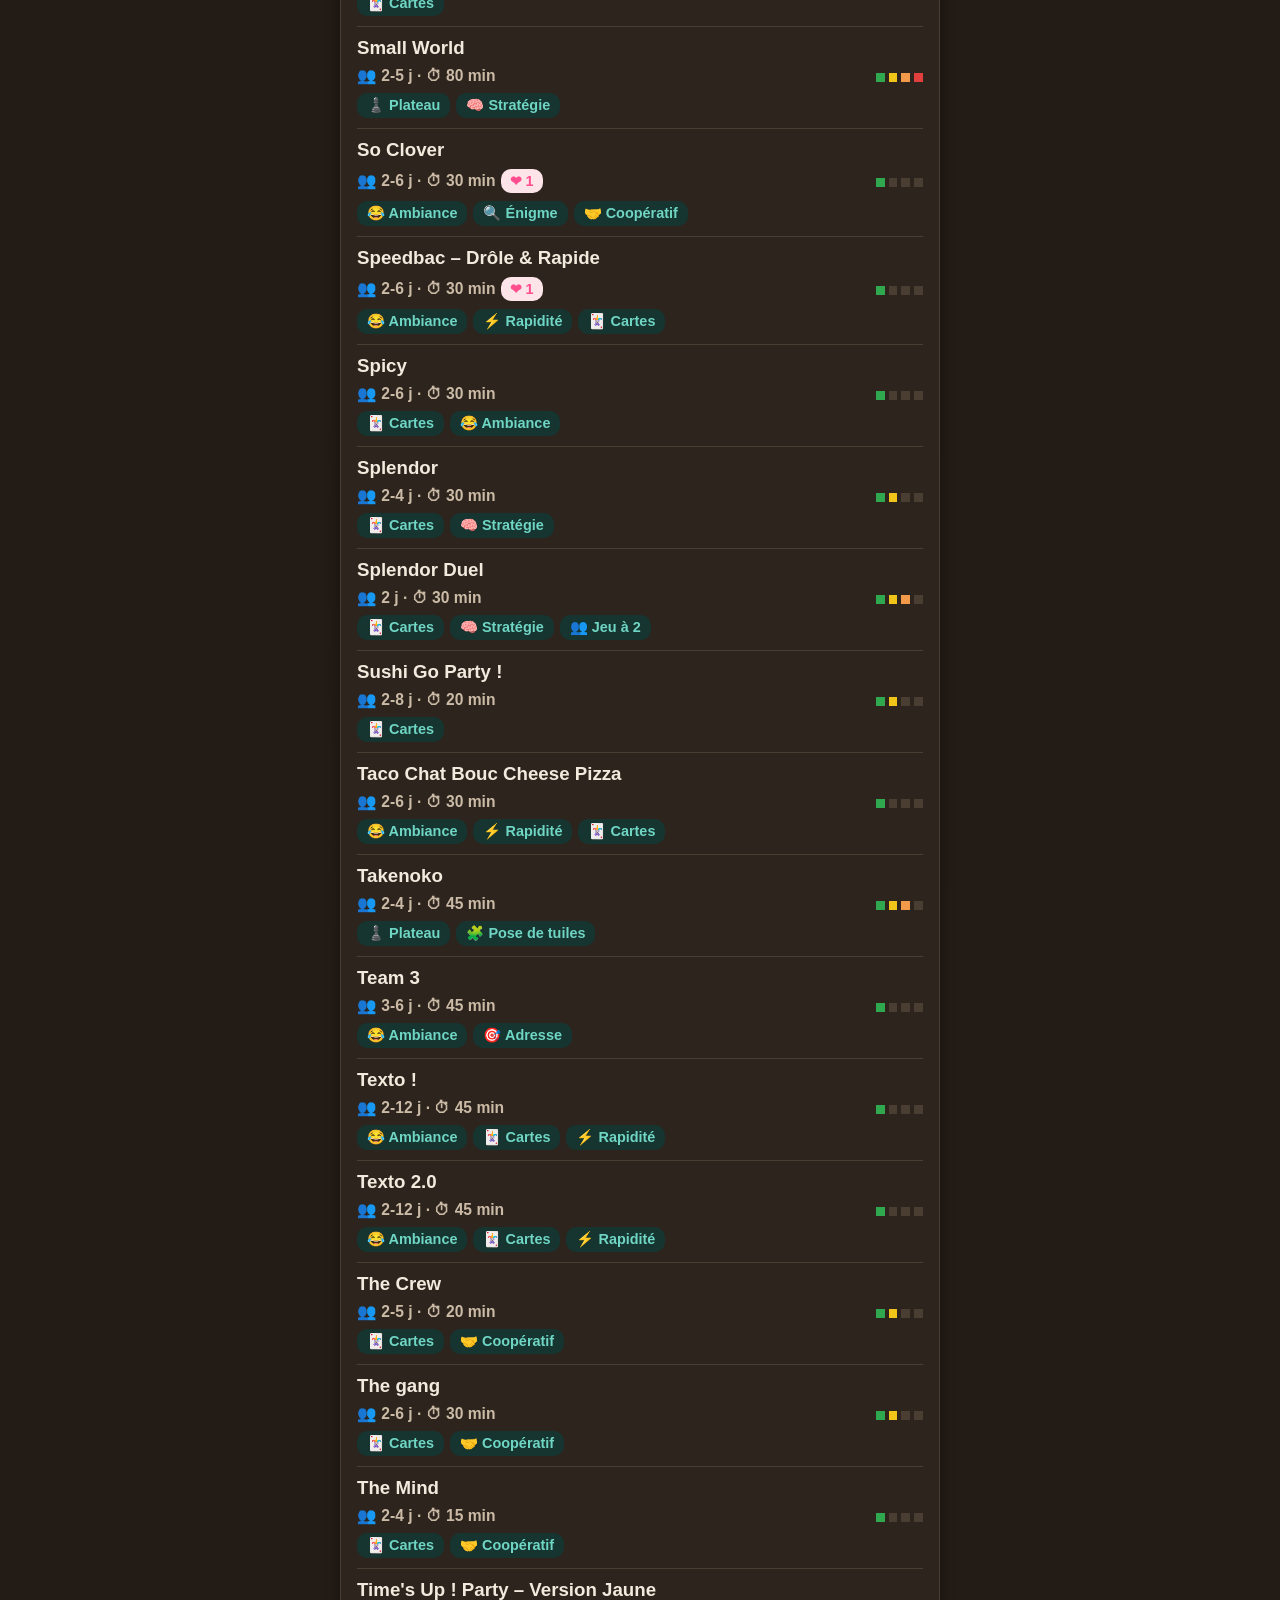
==== commit b0924356: "feat: ajoute un panneau de catégories repliable et améliore ses états visuels" ====
--- a/index.html
+++ b/index.html
@@ -68,7 +68,7 @@
       <span class="tab-btn__line">de l'équipe</span>
     </button>
     <button class="tab-btn" role="tab" id="tabbtn-vente" aria-selected="false" aria-controls="vente-tab" data-tab="vente">🛒 Jeu à vendre</button>
-    <button class="tab-btn" role="tab" id="tabbtn-reseaux" aria-selected="false" aria-controls="reseaux-tab" data-tab="reseaux">🔗 Deviens un aventurier</button>
+    <button class="tab-btn" role="tab" id="tabbtn-reseaux" aria-selected="false" aria-controls="reseaux-tab" data-tab="reseaux">🔗 Suis nos aventures</button>
   </div>
 
   <div id="search-tab" class="tab-content active" role="tabpanel" aria-labelledby="tabbtn-search">
@@ -80,8 +80,19 @@
       <button id="randomGameBtn" type="button" class="random-btn">🎲 Je ne sais pas quoi choisir ?</button>
     </div>
 
-    <!-- 15 Catégories de recherche multi-sélectionnables -->
-    <div class="search-tags">
+    <!-- Catégories de recherche multi-sélectionnables -->
+    <button
+      id="categoriesToggle"
+      class="categories-toggle"
+      type="button"
+      aria-expanded="false"
+      aria-controls="searchCategories"
+    >
+      <span>🎯 Catégories</span>
+      <span class="categories-toggle__summary" id="categoriesSummary">Afficher</span>
+      <span class="categories-toggle__indicator" aria-hidden="true"></span>
+    </button>
+    <div class="search-tags" id="searchCategories">
       <button class="search-tag search-tag--new" data-tag="Nouveauté">✨ Nouveauté</button>
       <button class="search-tag" data-tag="Ambiance">😂 Ambiance</button>
       <button class="search-tag" data-tag="Cartes">🃏 Cartes</button>
--- a/styles.css
+++ b/styles.css
@@ -61,6 +61,8 @@
 
     /* Orange d'accent dédié : même teinte que le dé de la page d'accueil, réutilisé pour le badge Nouveauté */
     --orange-accent-primary:var(--orange);
+    --category-toggle-accent:#F2C14E;
+    --category-toggle-accent-text:#3B2A00;
 
     /* Couleur unique du cœur (chip profil/reco + marqueur sur la photo de case) */
     --heart-profile-reco-color:#fd0050de;
@@ -127,6 +129,7 @@
      de focus dédié (inputs, cœurs). Nécessaire pour parcourir le site au
      clavier (Tab) sur un lien public partagé sur les réseaux du bar. */
   .tab-btn:focus-visible,
+  .categories-toggle:focus-visible,
   .search-tag:focus-visible,
   .filter-btn:focus-visible,
   .filters__reset:focus-visible,
@@ -667,11 +670,96 @@
     background:var(--orange-soft);
   }
 
+  .categories-toggle{
+    display:flex;
+    align-items:center;
+    width:calc(100% - 40px);
+    margin:10px 20px 0;
+    padding:10px 12px;
+    border:1px solid var(--chip-surface-border);
+    border-radius:var(--chip-radius);
+    background:var(--paper);
+    color:var(--ink);
+    font-family:inherit;
+    font-size:var(--text-sm);
+    font-weight:700;
+    cursor:pointer;
+  }
+
+  .categories-toggle__summary{
+    margin-left:auto;
+    color:var(--ink-soft);
+    font-size:var(--text-xs);
+    font-weight:600;
+  }
+
+  .categories-toggle__indicator{
+    position:relative;
+    margin-left:8px;
+    width:24px;
+    height:24px;
+    flex:0 0 24px;
+    border-radius:50%;
+    background:var(--category-toggle-accent);
+  }
+
+  .categories-toggle__indicator::before,
+  .categories-toggle__indicator::after{
+    content:"";
+    position:absolute;
+    top:50%;
+    left:50%;
+    width:10px;
+    height:2px;
+    border-radius:2px;
+    background:var(--category-toggle-accent-text);
+    transform:translate(-50%, -50%);
+    transition:opacity .18s ease, transform .18s ease;
+  }
+
+  .categories-toggle__indicator::after{
+    transform:translate(-50%, -50%) rotate(90deg);
+  }
+
+  .categories-toggle[aria-expanded="true"] .categories-toggle__indicator::after{
+    opacity:0;
+    transform:translate(-50%, -50%) rotate(0deg);
+  }
+
   .search-tags {
-    display: flex;
-    flex-wrap: wrap;
-    gap: 6px;
-    margin: 10px 20px 0;
+    display:flex;
+    flex-wrap:wrap;
+    gap:6px;
+    max-height:0;
+    margin:0 20px;
+    overflow:hidden;
+    opacity:0;
+    visibility:hidden;
+    pointer-events:none;
+    transform:translateY(-6px);
+    transition:
+      max-height .32s ease,
+      margin-top .32s ease,
+      opacity .2s ease,
+      transform .28s ease,
+      visibility 0s linear .32s;
+  }
+
+  .search-tags.is-open{
+    max-height:600px;
+    margin-top:8px;
+    opacity:1;
+    visibility:visible;
+    pointer-events:auto;
+    transform:translateY(0);
+    transition-delay:0s;
+  }
+
+  @media (prefers-reduced-motion: reduce){
+    .search-tags,
+    .categories-toggle__indicator::after{
+      transition:none;
+    }
   }
 
   .search-tag {
@@ -687,10 +775,15 @@
     user-select: none;
   }
 
-  .search-tag:hover {
-    background: var(--teal-chip-bg);
-    color: var(--teal-chip-text);
-    border-color: var(--filter-active-bg);
+  /* Le :hover tactile peut rester accroche apres un tap sur mobile et donner
+     l'impression qu'une categorie deselectionnee est encore active. On ne
+     l'applique donc qu'aux appareils disposant d'un vrai survol. */
+  @media (hover: hover) {
+    .search-tag:hover {
+      background: var(--teal-chip-bg);
+      color: var(--teal-chip-text);
+      border-color: var(--filter-active-bg);
+    }
   }
 
   .search-tag.active,
@@ -701,20 +794,18 @@
     border-color: var(--filter-active-bg);
   }
 
-  /* La pastille Nouveauté se distingue légèrement des autres catégories.
-     Utilise les variables --chip-accent-*, déjà adaptées par thème, plutôt
-     que --orange-soft/--orange-deep fixes, pour rester lisible en mode sombre. */
+  /* Nouveauté reste neutre au repos pour ne pas sembler sélectionnée.
+     Son accent orange apparaît uniquement au survol ou à l'activation. */
   .search-tag--new{
-    background: var(--chip-accent-bg);
-    border-color: var(--orange);
-    color: var(--chip-accent-text);
     font-weight: 700;
   }
 
-  .search-tag--new:hover{
-    background: var(--orange);
-    color: #FFFFFF;
-    border-color: var(--orange);
+  @media (hover: hover) {
+    .search-tag--new:hover{
+      background: var(--orange);
+      color: #FFFFFF;
+      border-color: var(--orange);
+    }
   }
 
   .search-tag--new.active{
@@ -1694,7 +1785,15 @@
     .tab-btn{padding:9px 4px; font-size:var(--text-2xs); gap:4px;}
     .tab-btn__heart{width:16px; height:16px;}
     .search-bar-wrap{padding:10px 16px 8px;}
-    .search-tags{margin:10px 16px 0;}
+    .categories-toggle{
+      width:calc(100% - 32px);
+      margin-left:16px;
+      margin-right:16px;
+    }
+    .search-tags{
+      margin-left:16px;
+      margin-right:16px;
+    }
     .filters{margin-left:16px; margin-right:16px;}
     .tab-intro{padding:16px 16px 0;}
     .results{padding:16px 16px 0;}
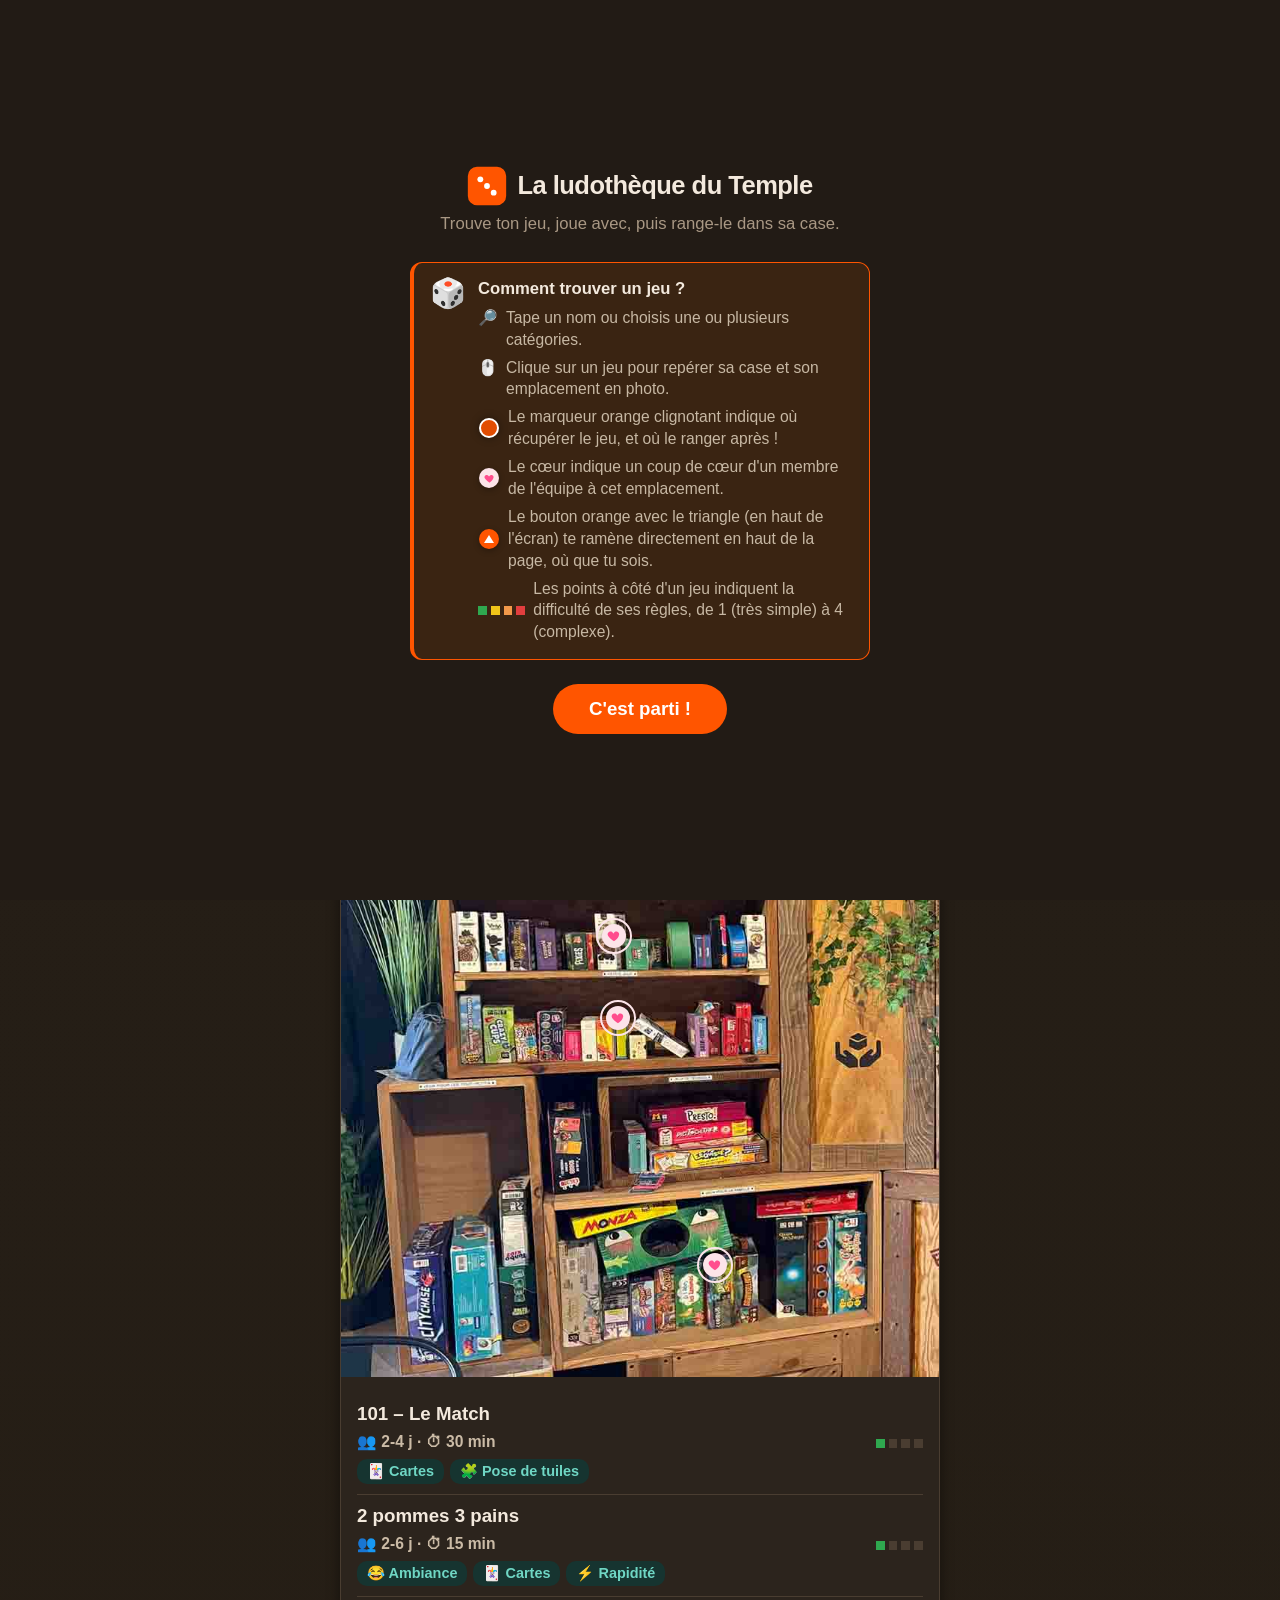
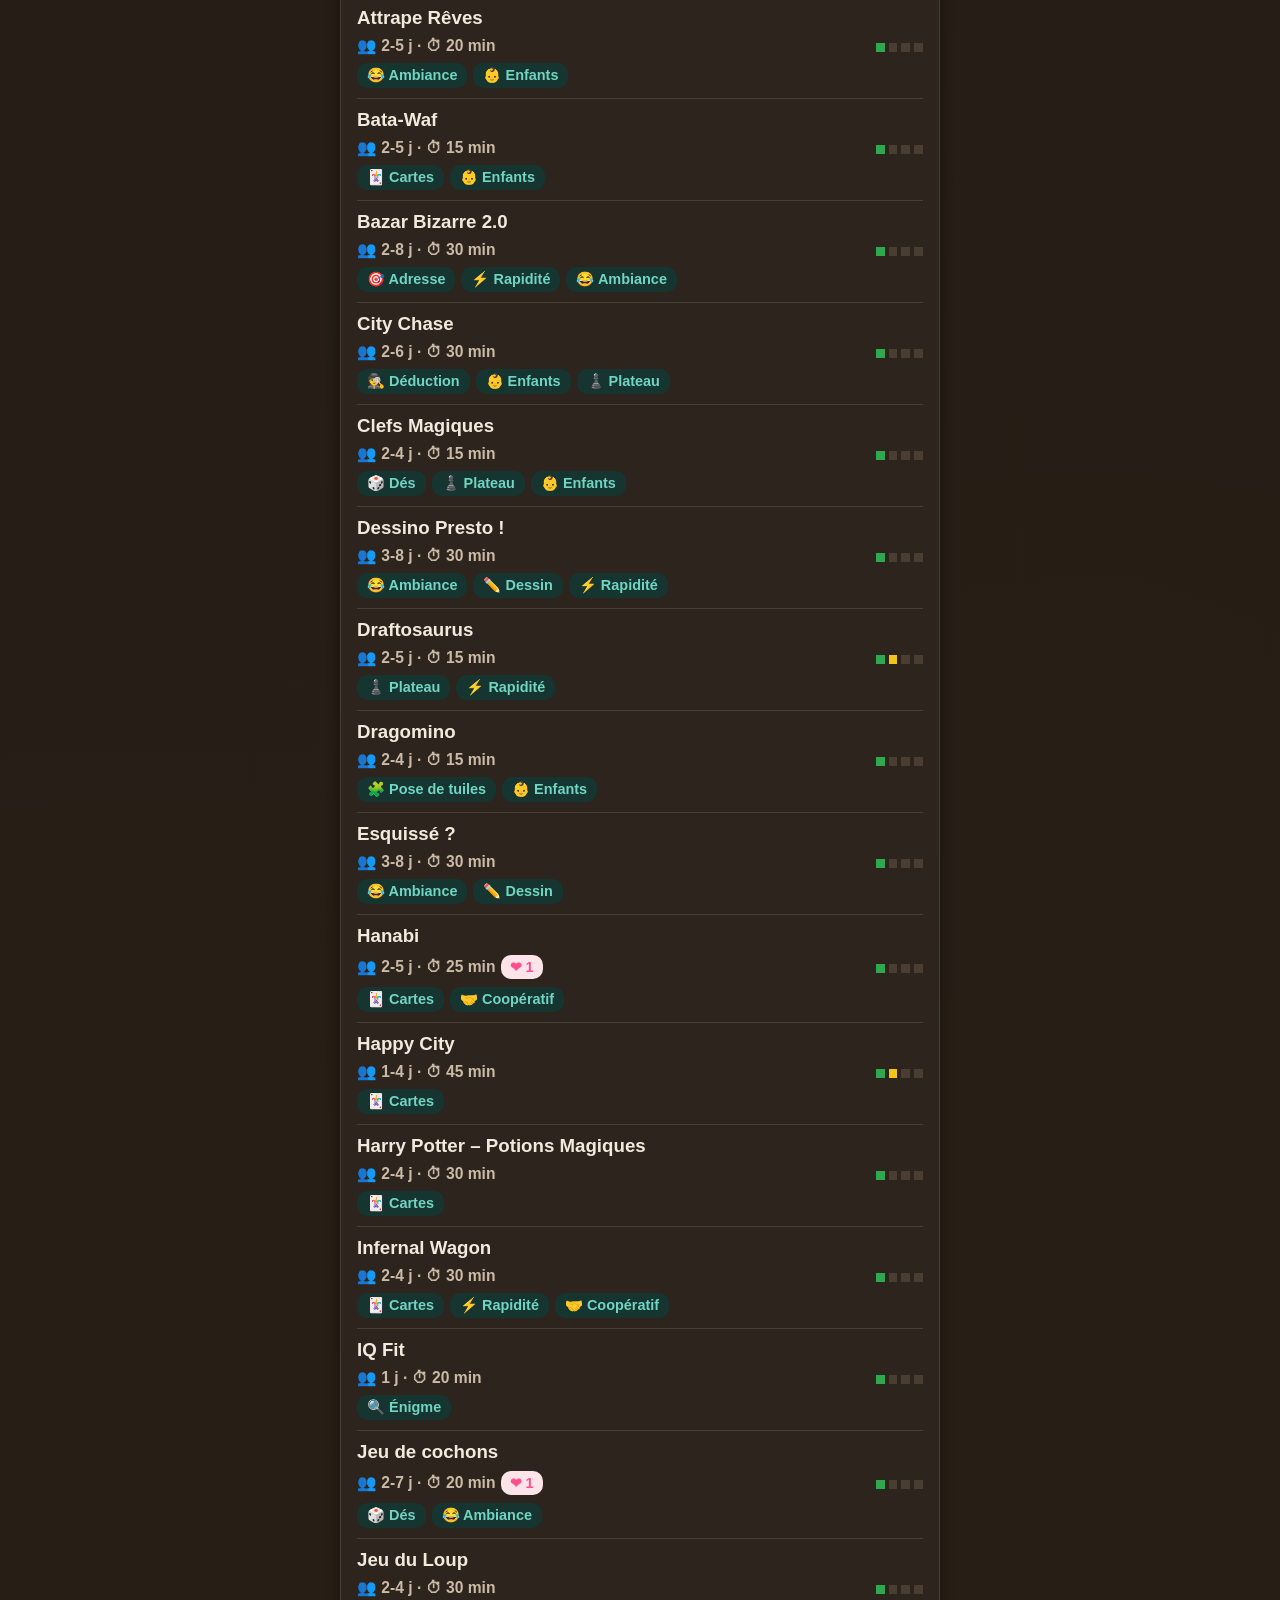
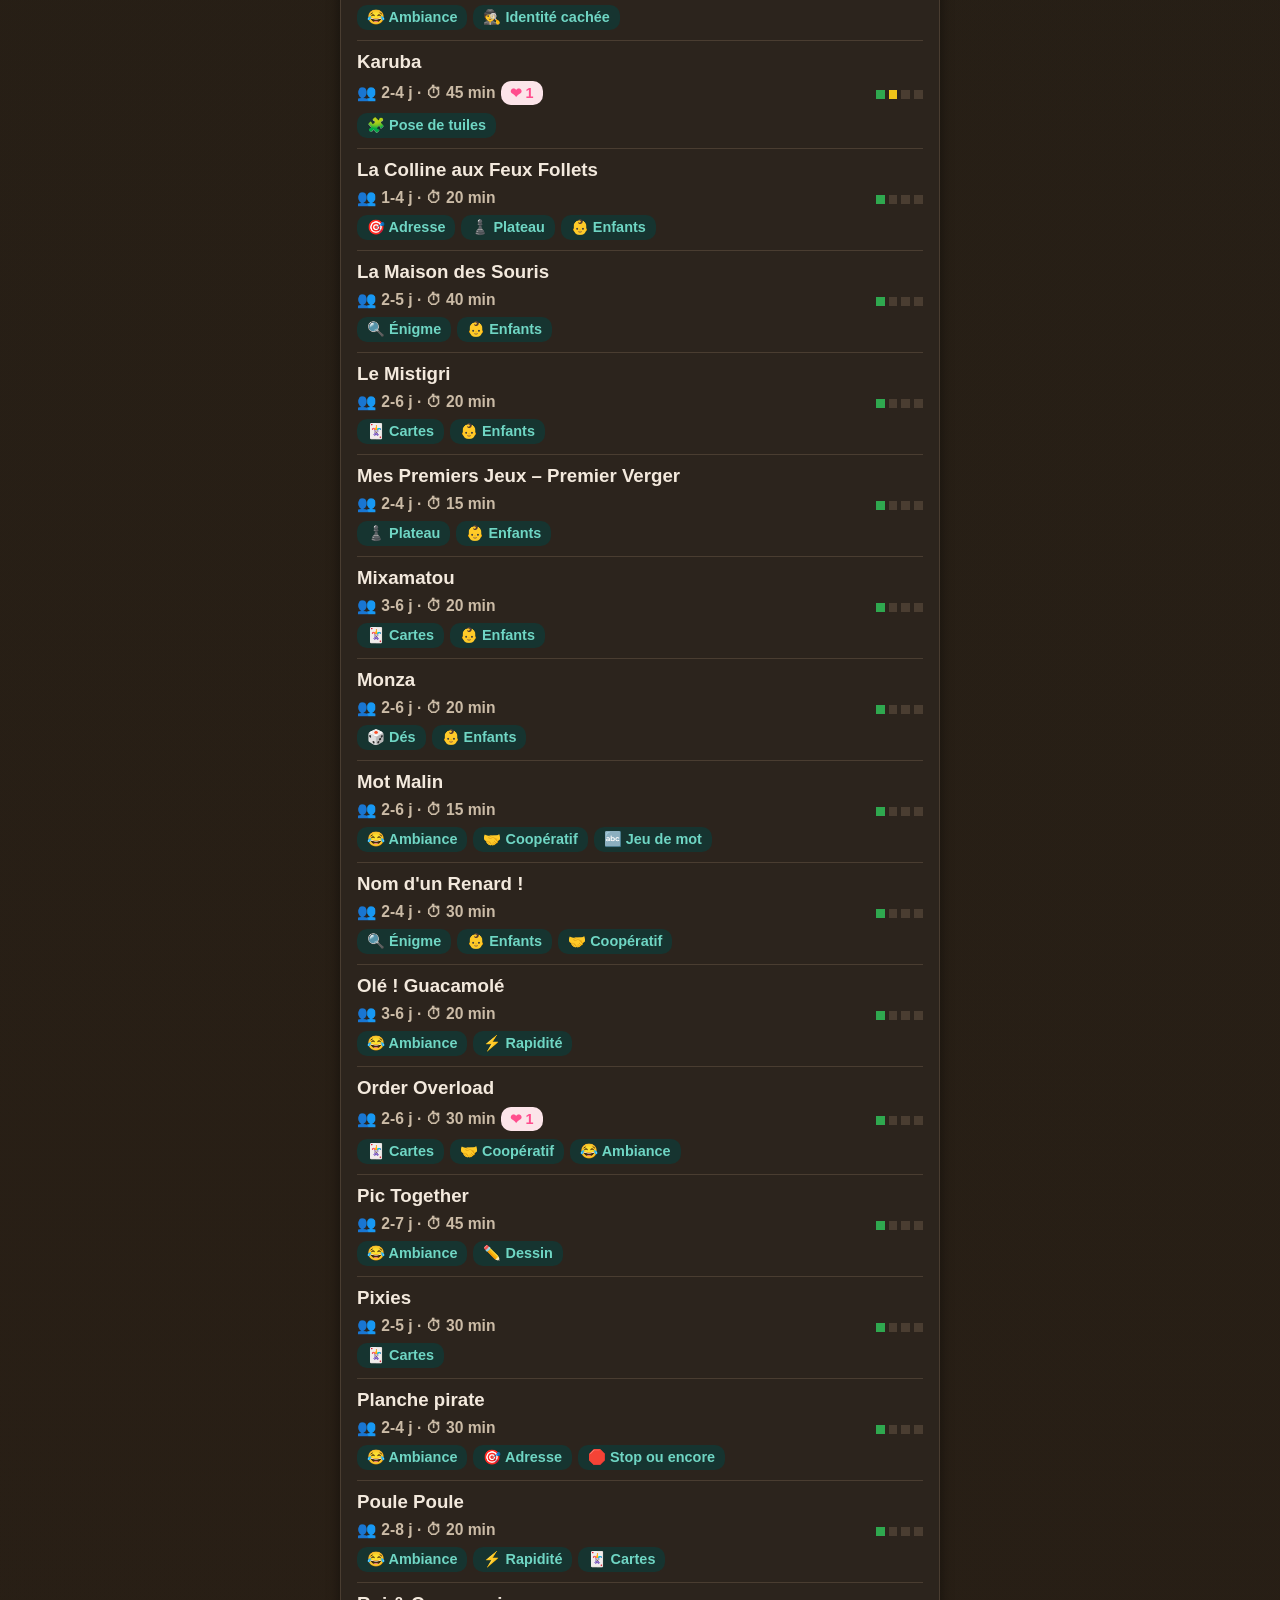
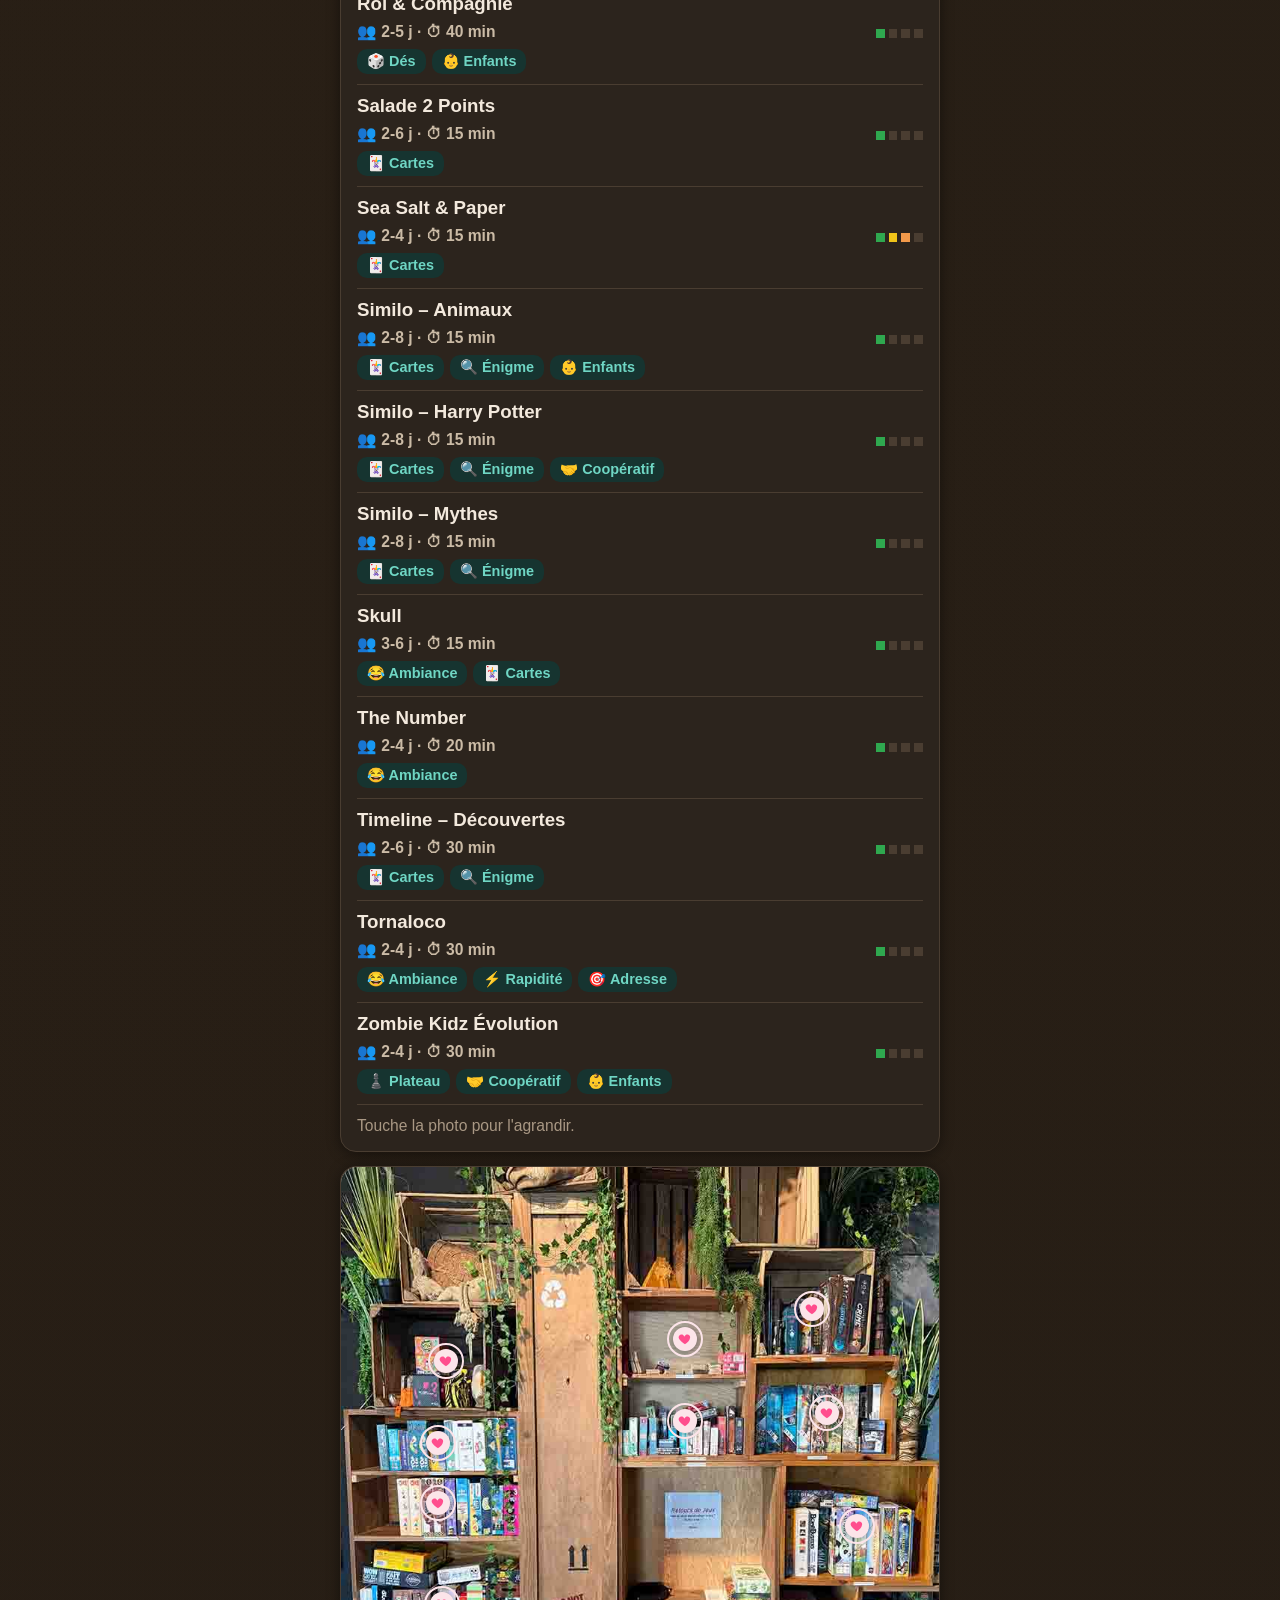
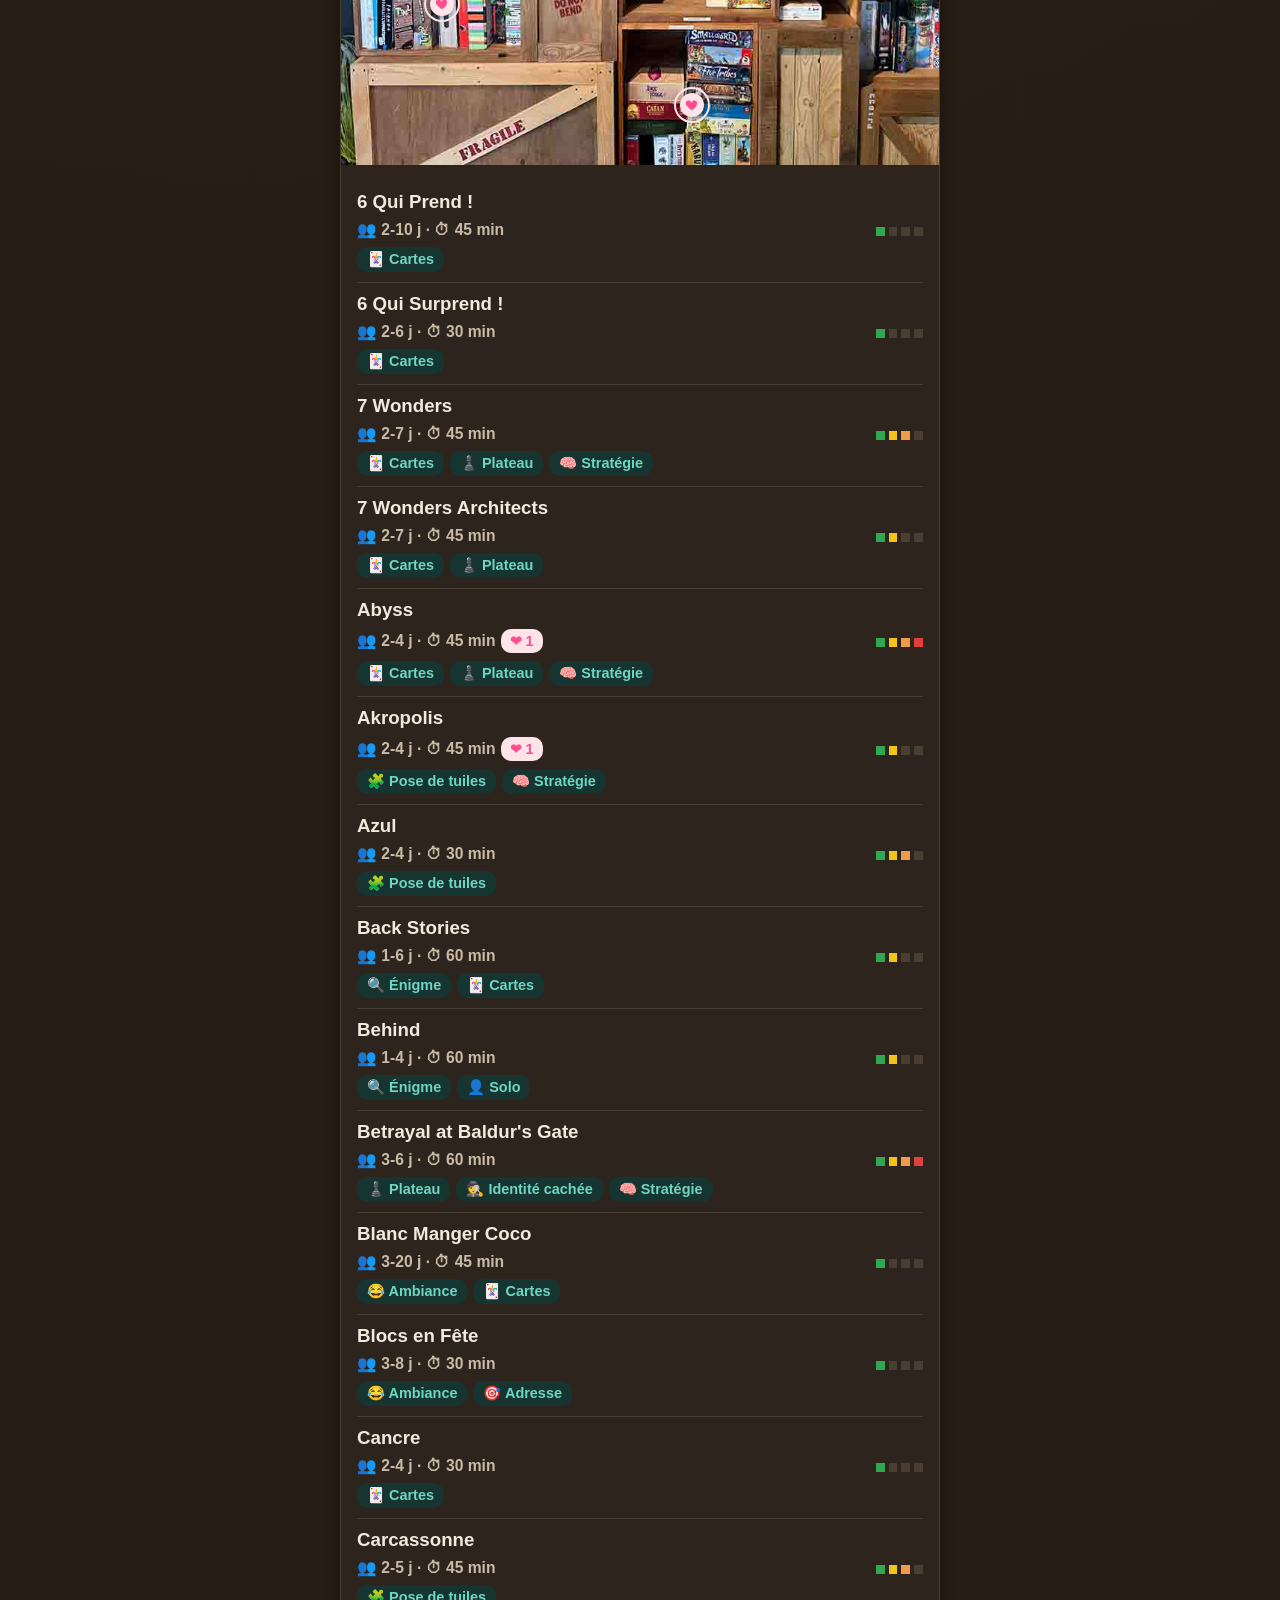
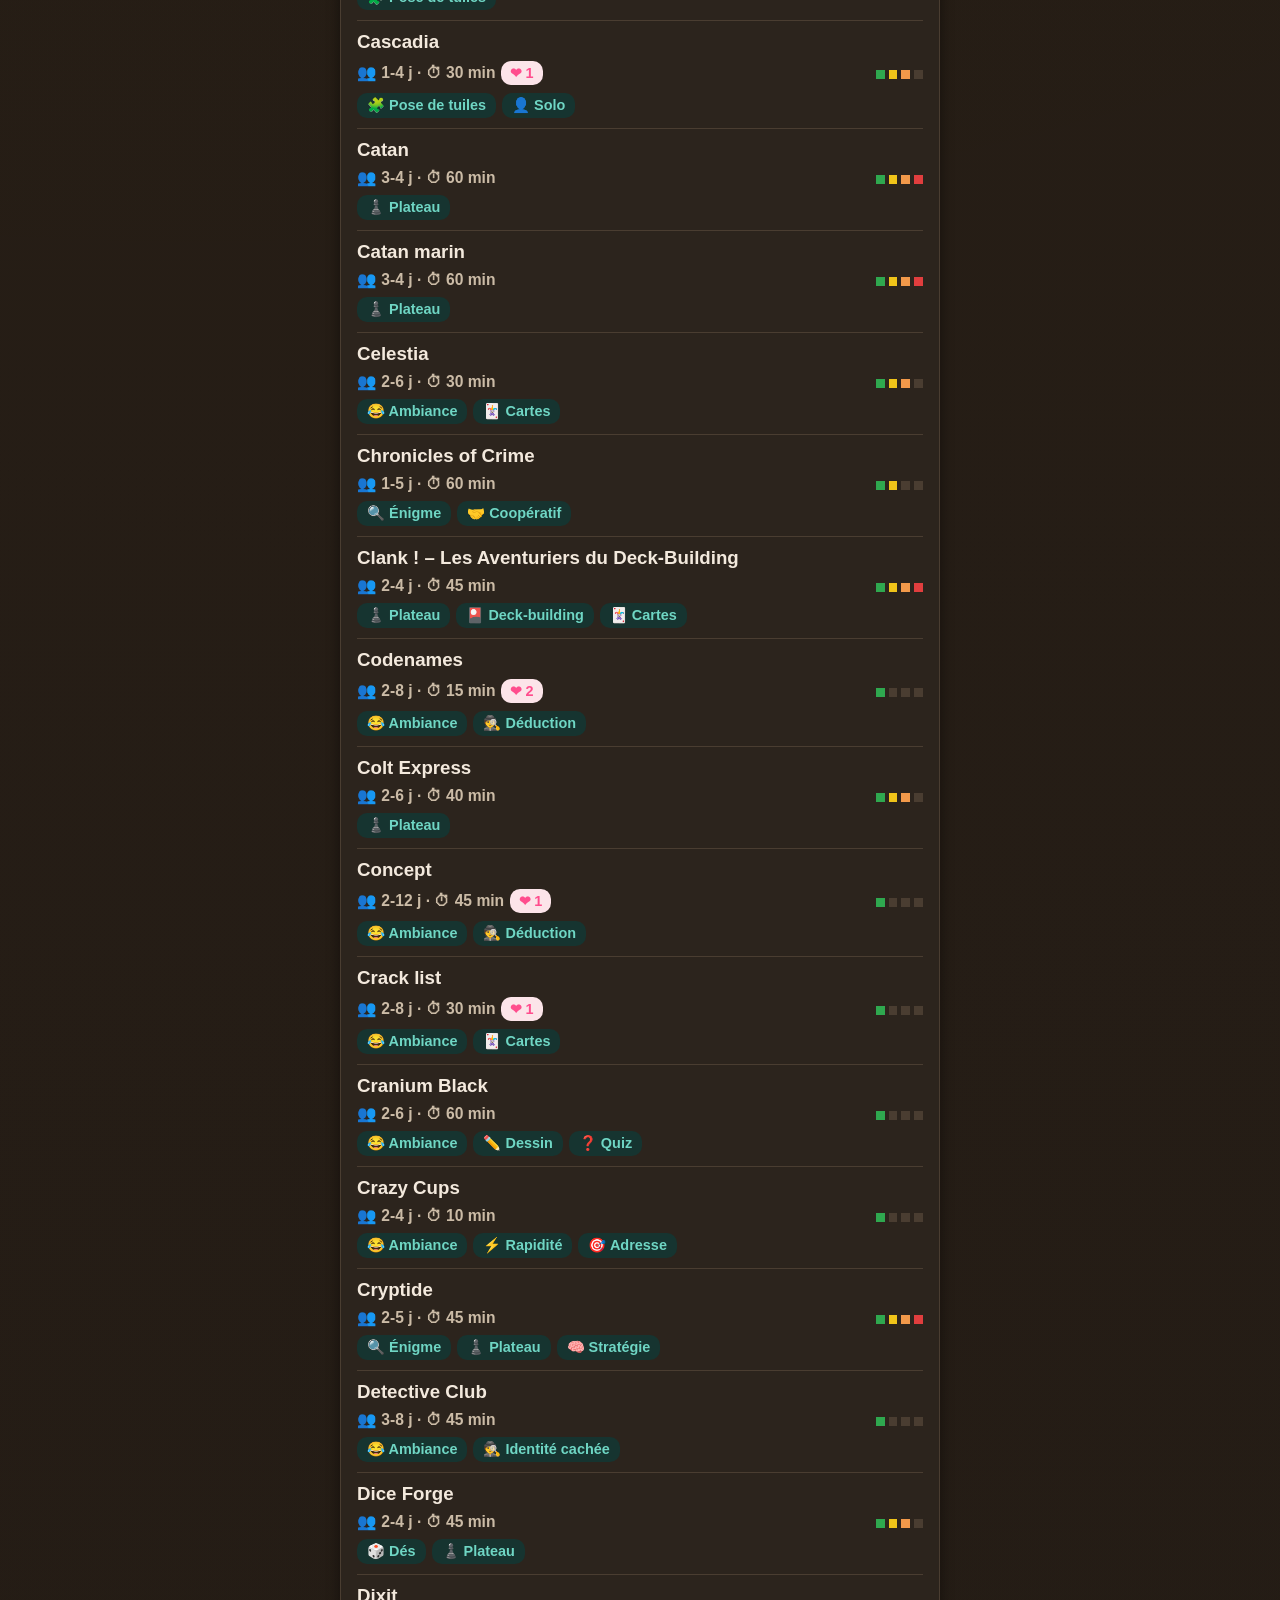
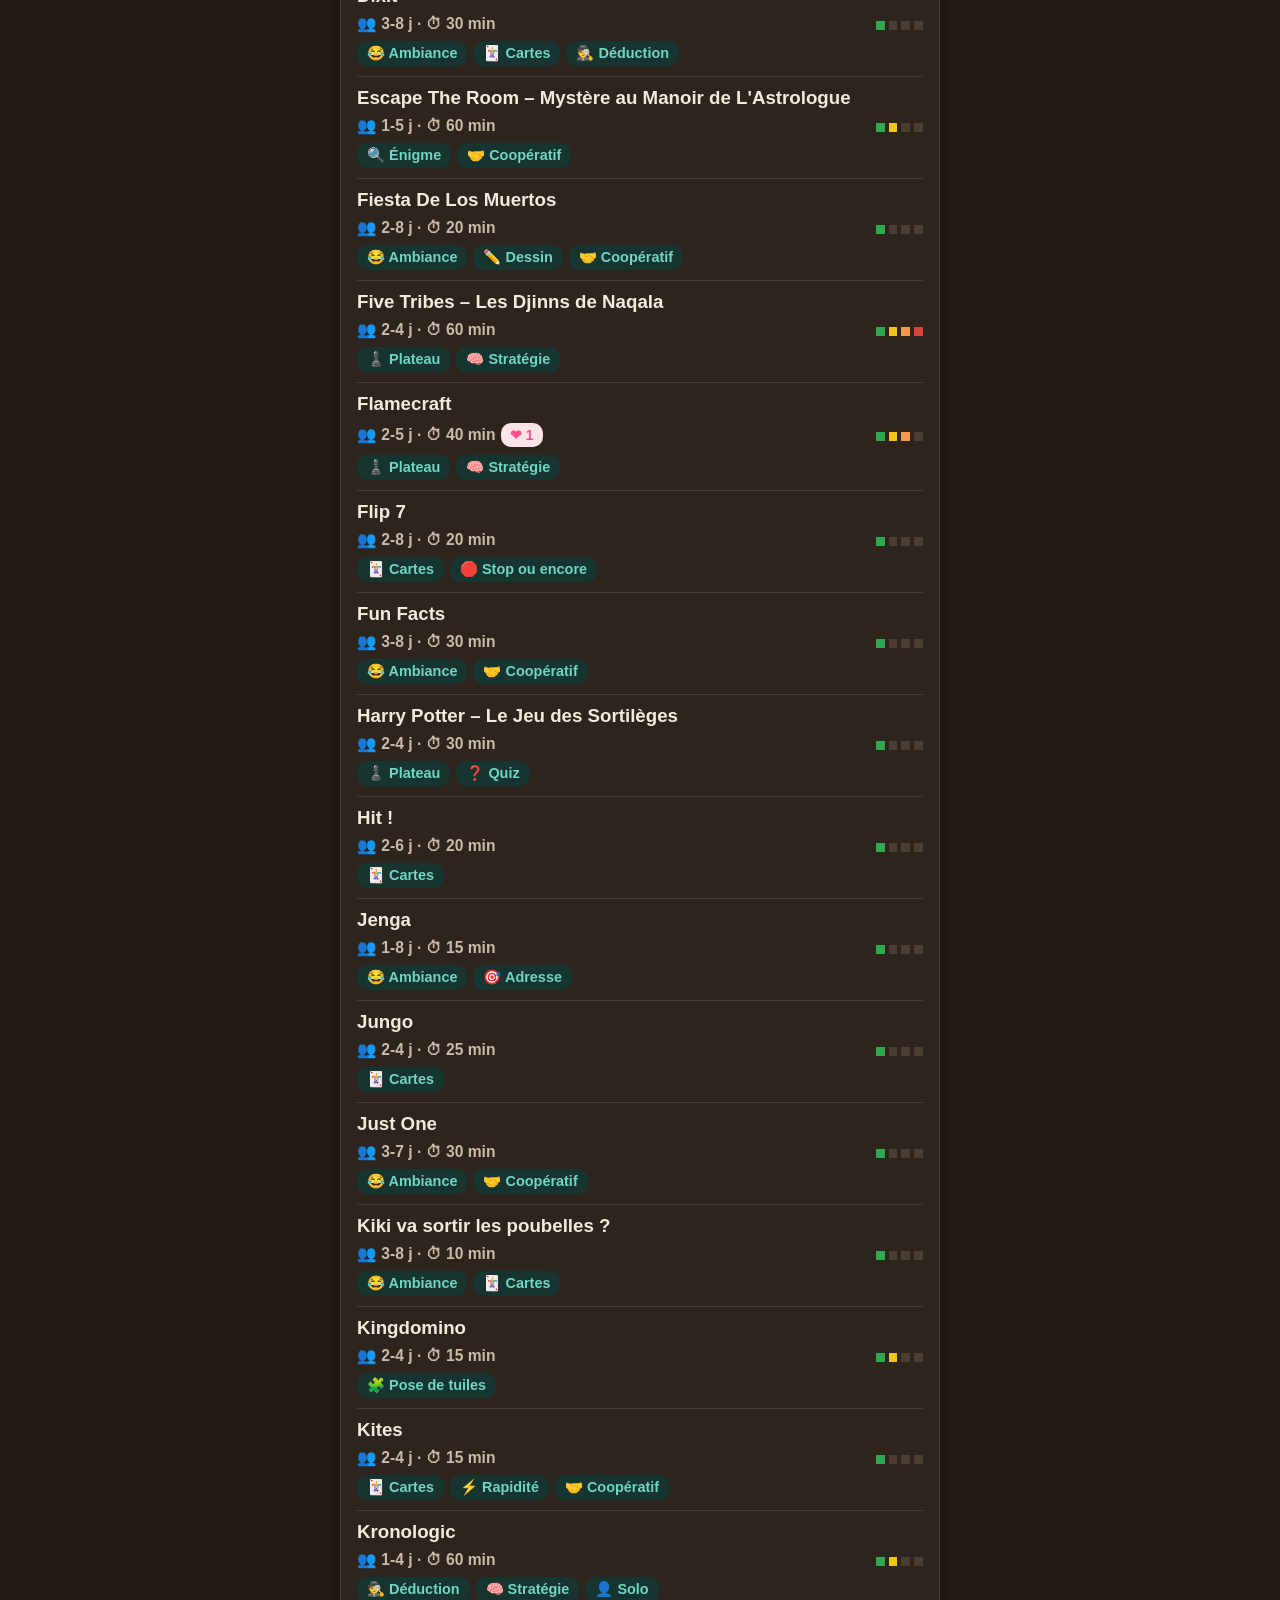
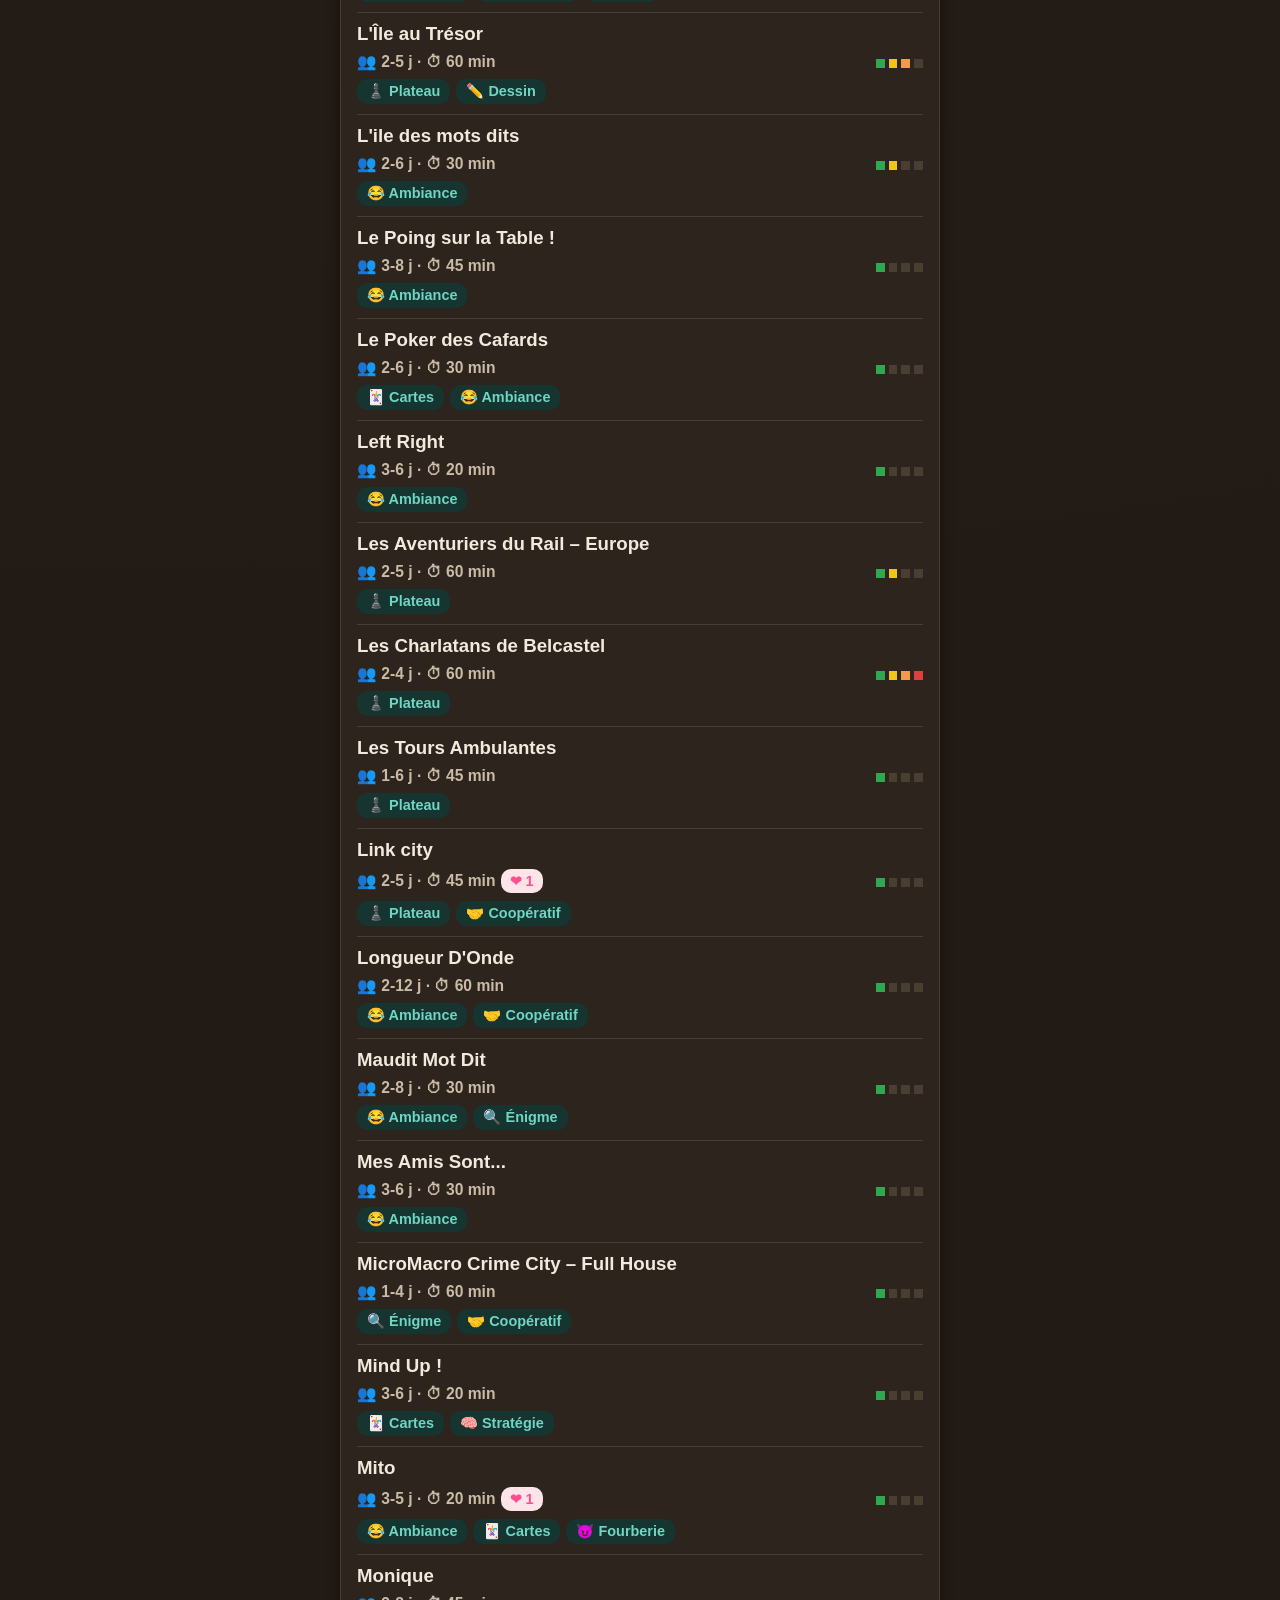
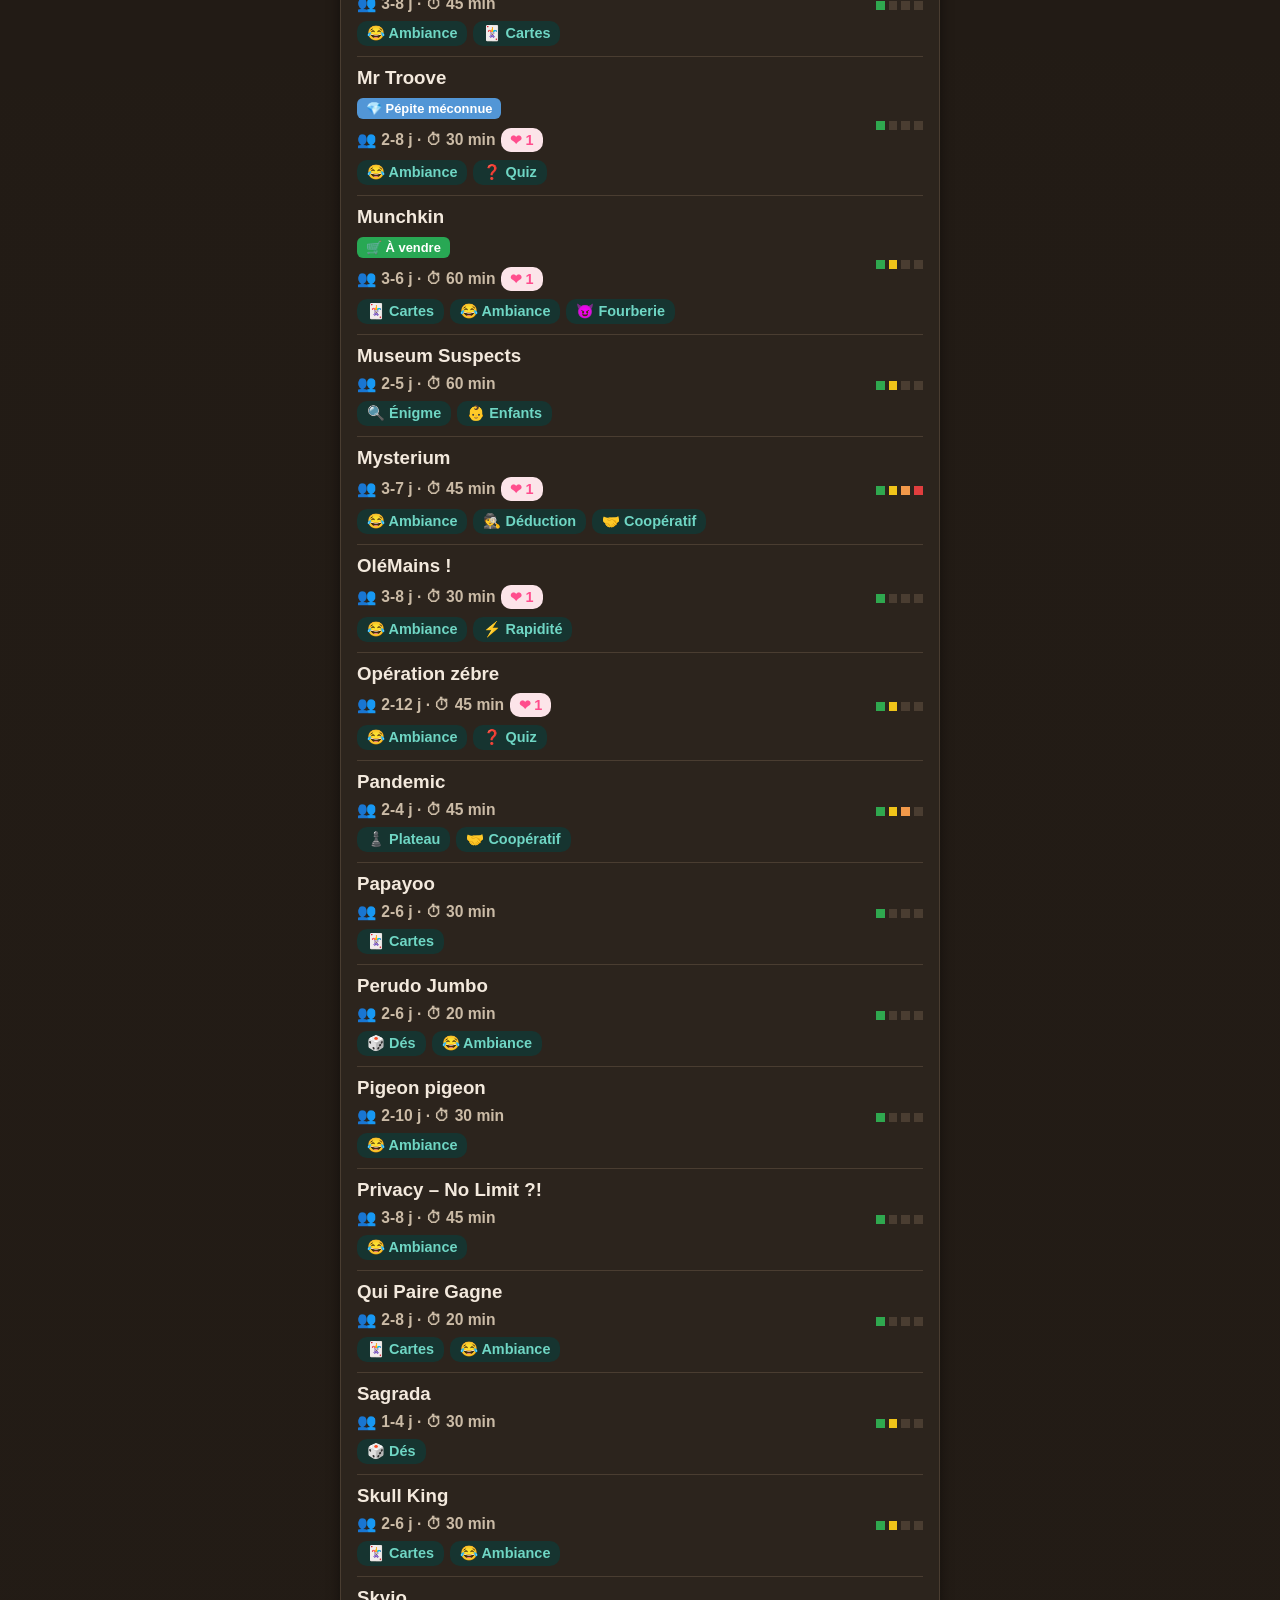
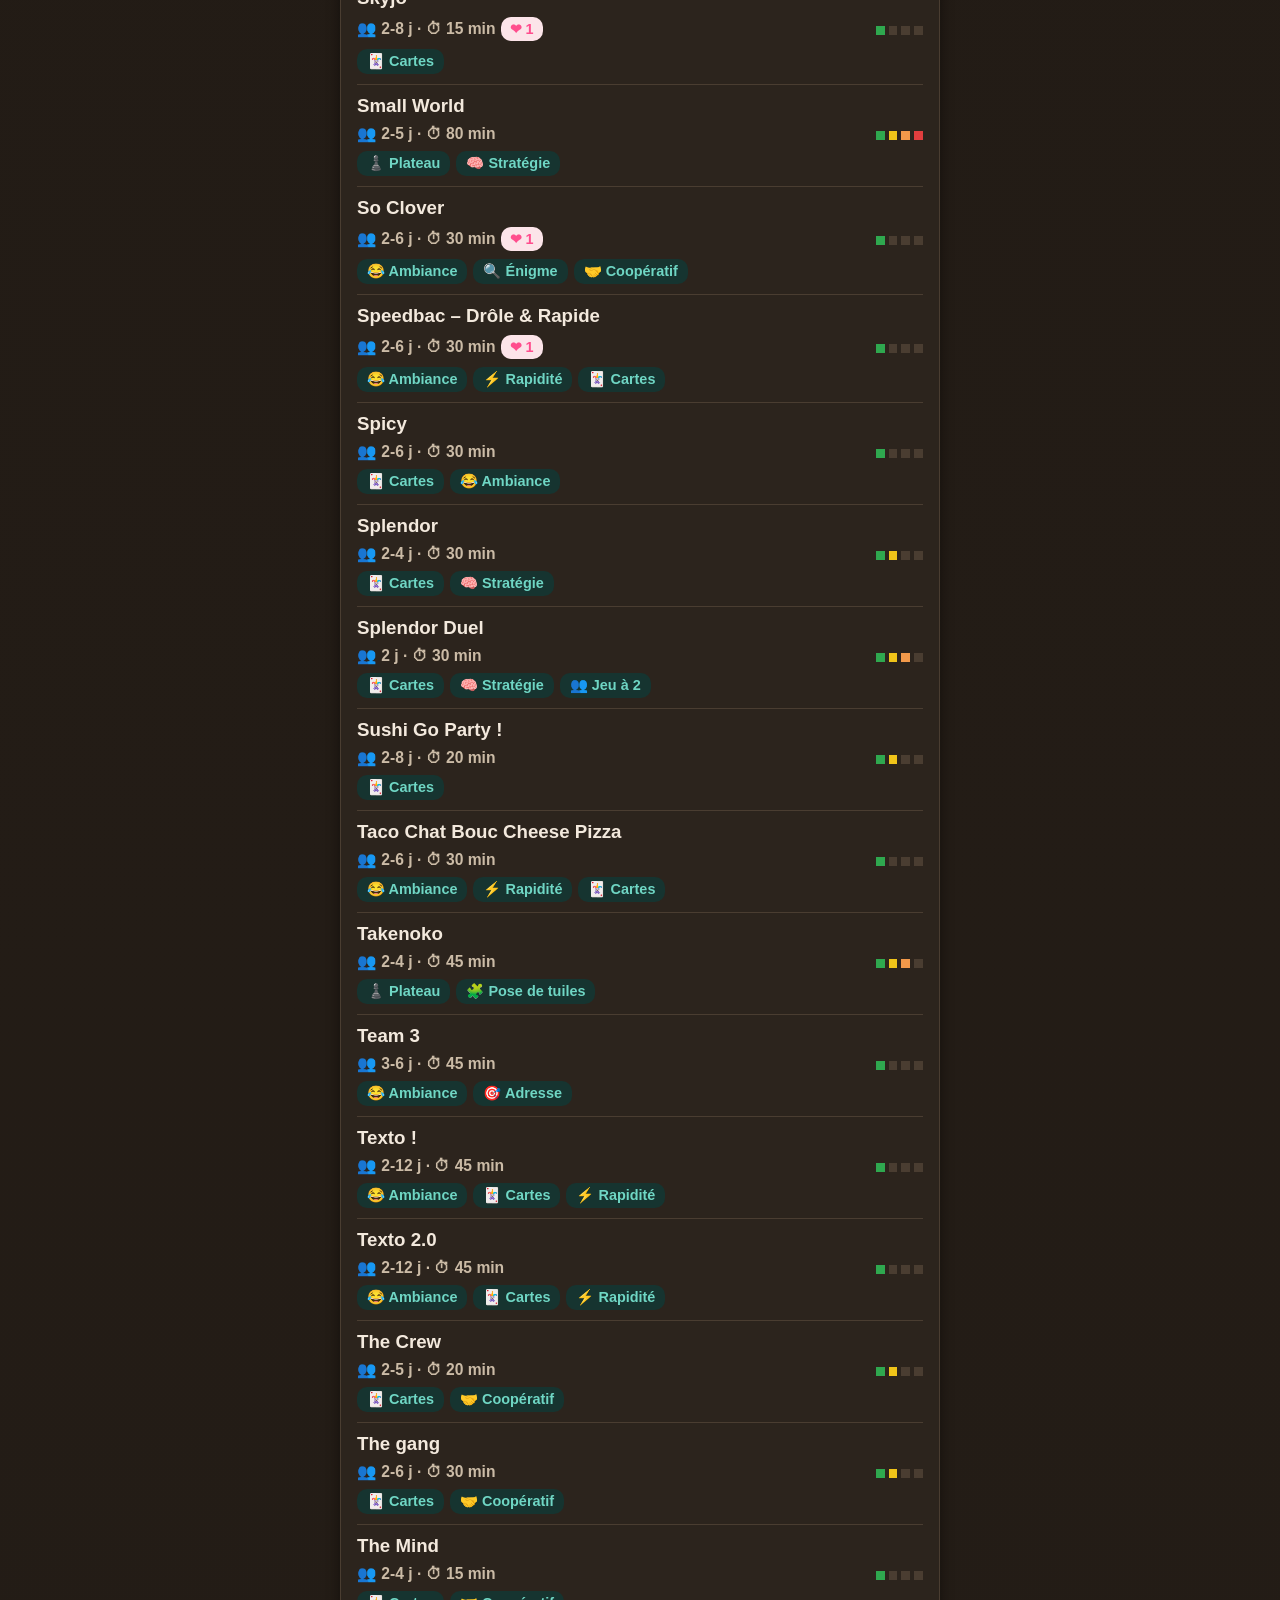
==== commit ea6314db: "Ajoute le programme du mois, corrige le filtre nombre de joueurs - Bulle "Programme du mois" (5 s ap" ====
--- a/index.html
+++ b/index.html
@@ -134,9 +134,15 @@
         <label class="filters__label" for="dureeMax">⏱ Durée max (minutes)</label>
         <input id="dureeMax" class="filters__input filters__input--duree" type="number" min="1" max="300" placeholder="45">
         <span class="filters__sep">min</span>
+        <button id="filtersValidateBtn" type="button" class="filters__validate">✓ Valider</button>
         <button class="filters__reset" data-filter-clear>↺ Réinitialiser</button>
       </div>
     </div>
+
+    <!-- Filtre par étagère : les boutons sont générés depuis CASES (data.js)
+         par app.js, pour qu'ajouter une case au catalogue ajoute son bouton
+         sans toucher à ce fichier. -->
+    <div class="shelf-tabs" id="shelfTabs" role="group" aria-label="Filtrer par étagère"></div>
 
     <div id="results" class="results"></div>
   </div>
@@ -188,6 +194,24 @@
   </footer>
 </div>
 
+<div id="programmeBubble" class="programme-bubble" hidden>
+  <button id="programmeBubbleBtn" type="button" class="programme-bubble__btn">
+    <span class="programme-bubble__icon" aria-hidden="true">🎉</span>
+    <span class="programme-bubble__label">Programme<br>du mois</span>
+  </button>
+  <button id="programmeBubbleDismiss" type="button" class="programme-bubble__dismiss" aria-label="Masquer le programme du mois">✕</button>
+</div>
+
+<div id="programmePopup" class="programme-popup" hidden>
+  <div class="programme-popup__panel">
+    <button id="programmePopupClose" type="button" class="programme-popup__close" aria-label="Fermer">✕</button>
+    <span class="programme-popup__icon" aria-hidden="true">🎉</span>
+    <h2 class="programme-popup__title">Le programme du mois</h2>
+    <p class="programme-popup__text">Retrouve nos dernières soirées événement.</p>
+    <div id="programmePopupList" class="programme-popup__list"></div>
+  </div>
+</div>
+
 <div id="lightbox" class="lightbox" hidden>
   <div class="lightbox__content">
     <div id="lightboxStage" class="lightbox__stage">
--- a/styles.css
+++ b/styles.css
@@ -132,7 +132,9 @@
   .categories-toggle:focus-visible,
   .search-tag:focus-visible,
   .filter-btn:focus-visible,
+  .shelf-tab:focus-visible,
   .filters__reset:focus-visible,
+  .filters__validate:focus-visible,
   .random-btn:focus-visible,
   .back-to-list-btn:focus-visible,
   .welcome-screen__cta:focus-visible,
@@ -142,6 +144,10 @@
   .brand:focus-visible,
   .soirees-card__cta:focus-visible,
   .lightbox__close:focus-visible,
+  .programme-popup__close:focus-visible,
+  .programme-popup__item-cta:focus-visible,
+  .programme-bubble__btn:focus-visible,
+  .programme-bubble__dismiss:focus-visible,
   .game-item__name:focus-visible,
   .game-item__cover:focus-visible{
     outline:3px solid var(--orange);
@@ -812,6 +818,55 @@
     background: var(--orange-accent-primary);
     color: #FFFFFF;
     border-color: var(--orange-accent-primary);
+  }
+
+  /* Filtre par étagère, juste au-dessus de la liste.
+     La liste est groupée par étagère : atteindre la troisième obligeait à
+     faire défiler les deux premières en entier, soit plus de 150 jeux.
+
+     Choix de couleur : l'état actif utilise --filter-active-bg (teal), la
+     couleur dédiée aux filtres actifs, et NON l'orange de marque qui reste
+     réservé aux actions prioritaires (voir la note du README sur le
+     système visuel). Ces boutons sont bien des filtres, pas des onglets de
+     navigation comme .tab-btn — d'où le traitement en pastilles plutôt
+     qu'en soulignement. */
+  .shelf-tabs{
+    display:flex;
+    flex-wrap:wrap;
+    gap:8px;
+    padding:20px 20px 0;
+  }
+
+  .shelf-tab{
+    flex:1 1 auto;
+    padding:9px 14px;
+    border:1px solid var(--chip-surface-border);
+    background:var(--chip-surface-bg);
+    color:var(--chip-surface-text);
+    border-radius:var(--chip-radius);
+    font-size:var(--text-sm);
+    font-weight:600;
+    cursor:pointer;
+    transition:all 0.2s ease;
+    white-space:nowrap;
+  }
+
+  .shelf-tab:hover{
+    border-color:var(--orange);
+    color:var(--orange);
+  }
+
+  .shelf-tab.is-active{
+    background:var(--filter-active-bg);
+    border-color:var(--filter-active-bg);
+    color:var(--filter-active-text);
+  }
+
+  /* L'écran du bar est étroit : les libellés doivent rester sur une ligne
+     et les quatre boutons tenir en largeur. */
+  @media (max-width:480px){
+    .shelf-tabs{gap:6px; padding:16px 12px 0;}
+    .shelf-tab{padding:8px 6px; font-size:var(--text-2xs); flex:1 1 0; min-width:0;}
   }
 
   .results{
@@ -1441,7 +1496,6 @@
   }
 
   .filters__reset{
-    margin-left: auto;
     padding: 7px 14px;
     border: 1.5px solid var(--danger);
     background: transparent;
@@ -1463,6 +1517,28 @@
   .filters__reset:active{
     background: var(--danger);
     color: #FFFFFF;
+  }
+
+  .filters__validate{
+    margin-left: auto;
+    padding: 7px 14px;
+    border: 1.5px solid var(--orange);
+    background: var(--orange);
+    color: #FFFFFF;
+    border-radius: var(--chip-radius);
+    font-size:var(--text-xs);
+    font-weight: 700;
+    cursor: pointer;
+    transition: all 0.2s ease;
+    white-space: nowrap;
+  }
+
+  .filters__validate:hover{
+    background: var(--orange-dark);
+  }
+
+  .filters__validate:active{
+    transform:translateY(1px);
   }
 
   .tab-intro{
@@ -1776,8 +1852,215 @@
     background:var(--orange-soft);
   }
 
+  /* Bulle "Programme du mois" : petit carré arrondi en bas à droite, seul
+     élément qui apparaît spontanément (5 s après avoir passé l'écran
+     d'accueil, voir DELAI_PROGRAMME_MS dans app.js). C'est le clic dessus qui
+     ouvre le panneau détaillé — rien ne recouvre l'écran sans geste du client.
+     Bas de page à droite : les deux autres boutons fixes (thème, remonter
+     en haut) occupent déjà le haut à droite. */
+  .programme-bubble{
+    position:fixed;
+    bottom:16px;
+    right:14px;
+    z-index:80;
+    animation:programme-bubble-in .55s cubic-bezier(.34,1.56,.64,1);
+  }
+
+  .programme-bubble[hidden]{
+    display:none !important;
+  }
+
+  @keyframes programme-bubble-in{
+    0%{opacity:0; transform:translateY(24px) scale(.4) rotate(-8deg);}
+    60%{opacity:1; transform:translateY(-4px) scale(1.06) rotate(2deg);}
+    100%{opacity:1; transform:translateY(0) scale(1) rotate(0deg);}
+  }
+
+  @media (prefers-reduced-motion: reduce){
+    .programme-bubble{animation:none;}
+  }
+
+  .programme-bubble__btn{
+    width:96px;
+    height:96px;
+    padding:8px 6px;
+    display:flex;
+    flex-direction:column;
+    align-items:center;
+    justify-content:center;
+    gap:4px;
+    border:2px solid var(--orange);
+    border-radius:22px;
+    background:var(--orange);
+    color:#FFFFFF;
+    font-family:inherit;
+    font-size:var(--text-2xs);
+    font-weight:700;
+    line-height:1.2;
+    text-align:center;
+    cursor:pointer;
+    box-shadow:var(--shadow);
+    transition:background .15s ease, color .15s ease, transform .15s ease;
+  }
+
+  .programme-bubble__btn:hover{
+    background:#FFFFFF;
+    color:var(--orange-dark);
+    transform:translateY(-2px);
+  }
+
+  .programme-bubble__icon{
+    font-size:1.6rem;
+    line-height:1;
+  }
+
+  .programme-bubble__dismiss{
+    position:absolute;
+    top:-6px;
+    left:-6px;
+    width:24px;
+    height:24px;
+    border:1px solid var(--border);
+    border-radius:50%;
+    background:var(--paper);
+    color:var(--ink-soft);
+    font-size:var(--text-2xs);
+    line-height:1;
+    cursor:pointer;
+    display:flex;
+    align-items:center;
+    justify-content:center;
+    box-shadow:var(--shadow);
+    transition:background .15s ease;
+  }
+
+  .programme-bubble__dismiss:hover{
+    background:var(--orange-soft);
+  }
+
+  /* Panneau détaillé du programme : ouvert UNIQUEMENT au clic sur la bulle.
+     Même fond assombri que la lightbox photo, panneau centré scrollable
+     pour rester lisible même avec plusieurs soirées listées. */
+  .programme-popup{
+    display:flex;
+    align-items:center;
+    justify-content:center;
+    position:fixed;
+    inset:0;
+    z-index:900;
+    background:rgba(42,33,26,0.8);
+    backdrop-filter:blur(4px);
+    padding:20px;
+  }
+
+  .programme-popup[hidden]{
+    display:none !important;
+  }
+
+  .programme-popup__panel{
+    position:relative;
+    width:100%;
+    max-width:300px;
+    max-height:70vh;
+    overflow-y:auto;
+    background:var(--paper);
+    border-radius:18px;
+    box-shadow:var(--shadow);
+    padding:22px 18px 16px;
+    text-align:center;
+  }
+
+  .programme-popup__close{
+    position:absolute;
+    top:8px;
+    right:8px;
+    width:28px;
+    height:28px;
+    background:var(--cream);
+    border:none;
+    border-radius:50%;
+    font-size:var(--text-sm);
+    line-height:1;
+    cursor:pointer;
+    display:flex;
+    align-items:center;
+    justify-content:center;
+    transition:background .2s ease;
+  }
+
+  .programme-popup__close:hover{
+    background:var(--orange-soft);
+  }
+
+  .programme-popup__icon{
+    display:block;
+    font-size:1.5rem;
+    margin-bottom:4px;
+  }
+
+  .programme-popup__title{
+    margin:0 0 4px;
+    font-size:var(--text-base);
+    font-weight:800;
+    color:var(--ink);
+  }
+
+  .programme-popup__text{
+    margin:0 0 14px;
+    color:var(--ink-soft);
+    font-size:var(--text-xs);
+  }
+
+  .programme-popup__list{
+    display:flex;
+    flex-direction:column;
+    gap:8px;
+  }
+
+  .programme-popup__item{
+    background:var(--cream);
+    border:1px solid var(--border);
+    border-radius:10px;
+    padding:10px;
+    text-align:left;
+  }
+
+  .programme-popup__item-title{
+    margin:0 0 3px;
+    font-size:var(--text-sm);
+    font-weight:700;
+    color:var(--ink);
+  }
+
+  .programme-popup__item-text{
+    margin:0 0 8px;
+    font-size:var(--text-xs);
+    color:var(--ink-soft);
+  }
+
+  .programme-popup__item-cta{
+    display:inline-flex;
+    align-items:center;
+    gap:6px;
+    background:var(--orange);
+    color:#FFFFFF;
+    font-weight:700;
+    font-size:var(--text-2xs);
+    padding:6px 14px;
+    border-radius:999px;
+    text-decoration:none;
+    transition:background .2s ease;
+  }
+
+  .programme-popup__item-cta:hover{
+    background:var(--orange-dark);
+  }
+
   @media (max-width:480px){
     html{font-size:100%;} /* la base 106.25% (≈17px) donne un rendu trop "zoomé" sur petit écran : on revient à 16px */
+    .programme-bubble{bottom:12px; right:12px;}
+    .programme-bubble__btn{width:80px; height:80px; border-radius:18px;}
+    .programme-bubble__icon{font-size:1.35rem;}
     .app__header{padding:20px 16px 16px;}
     .brand h1{font-size:var(--text-lg);}
     .app__subtitle{margin-left:44px; font-size:var(--text-xs);}
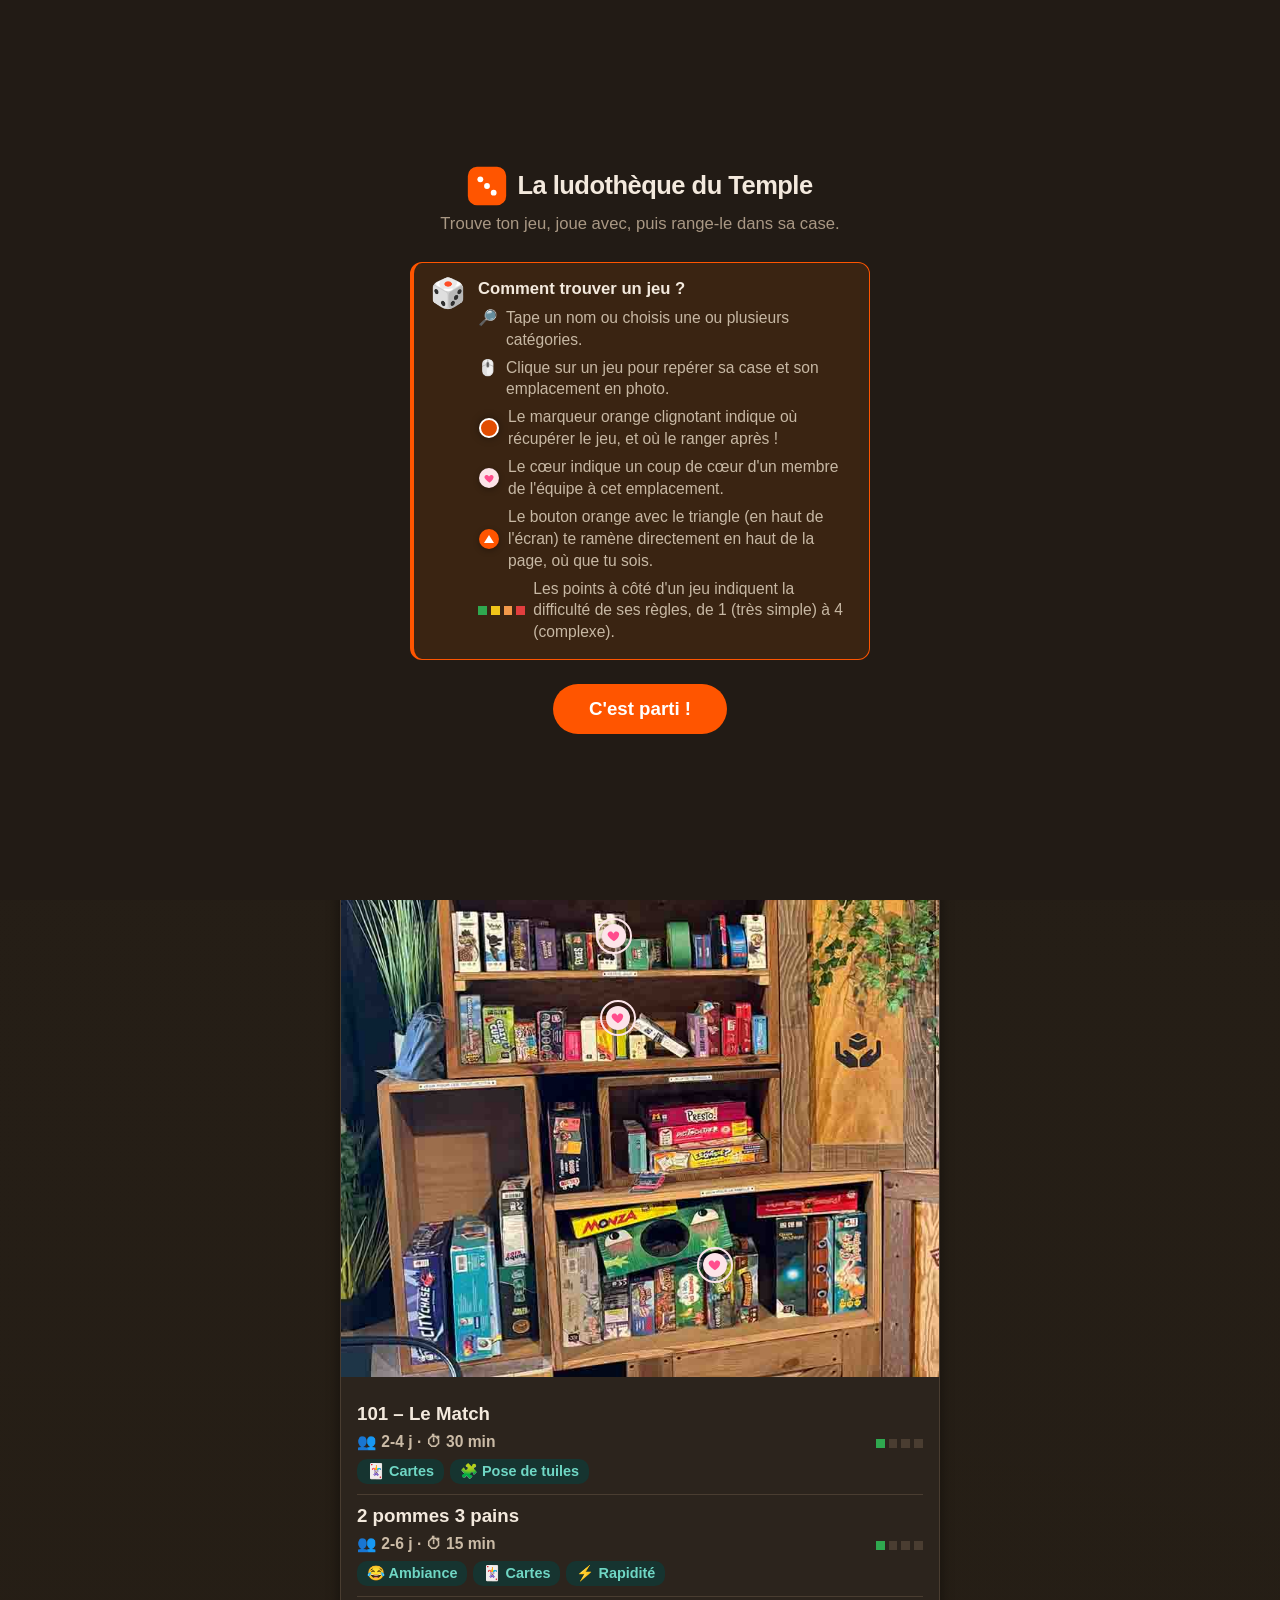
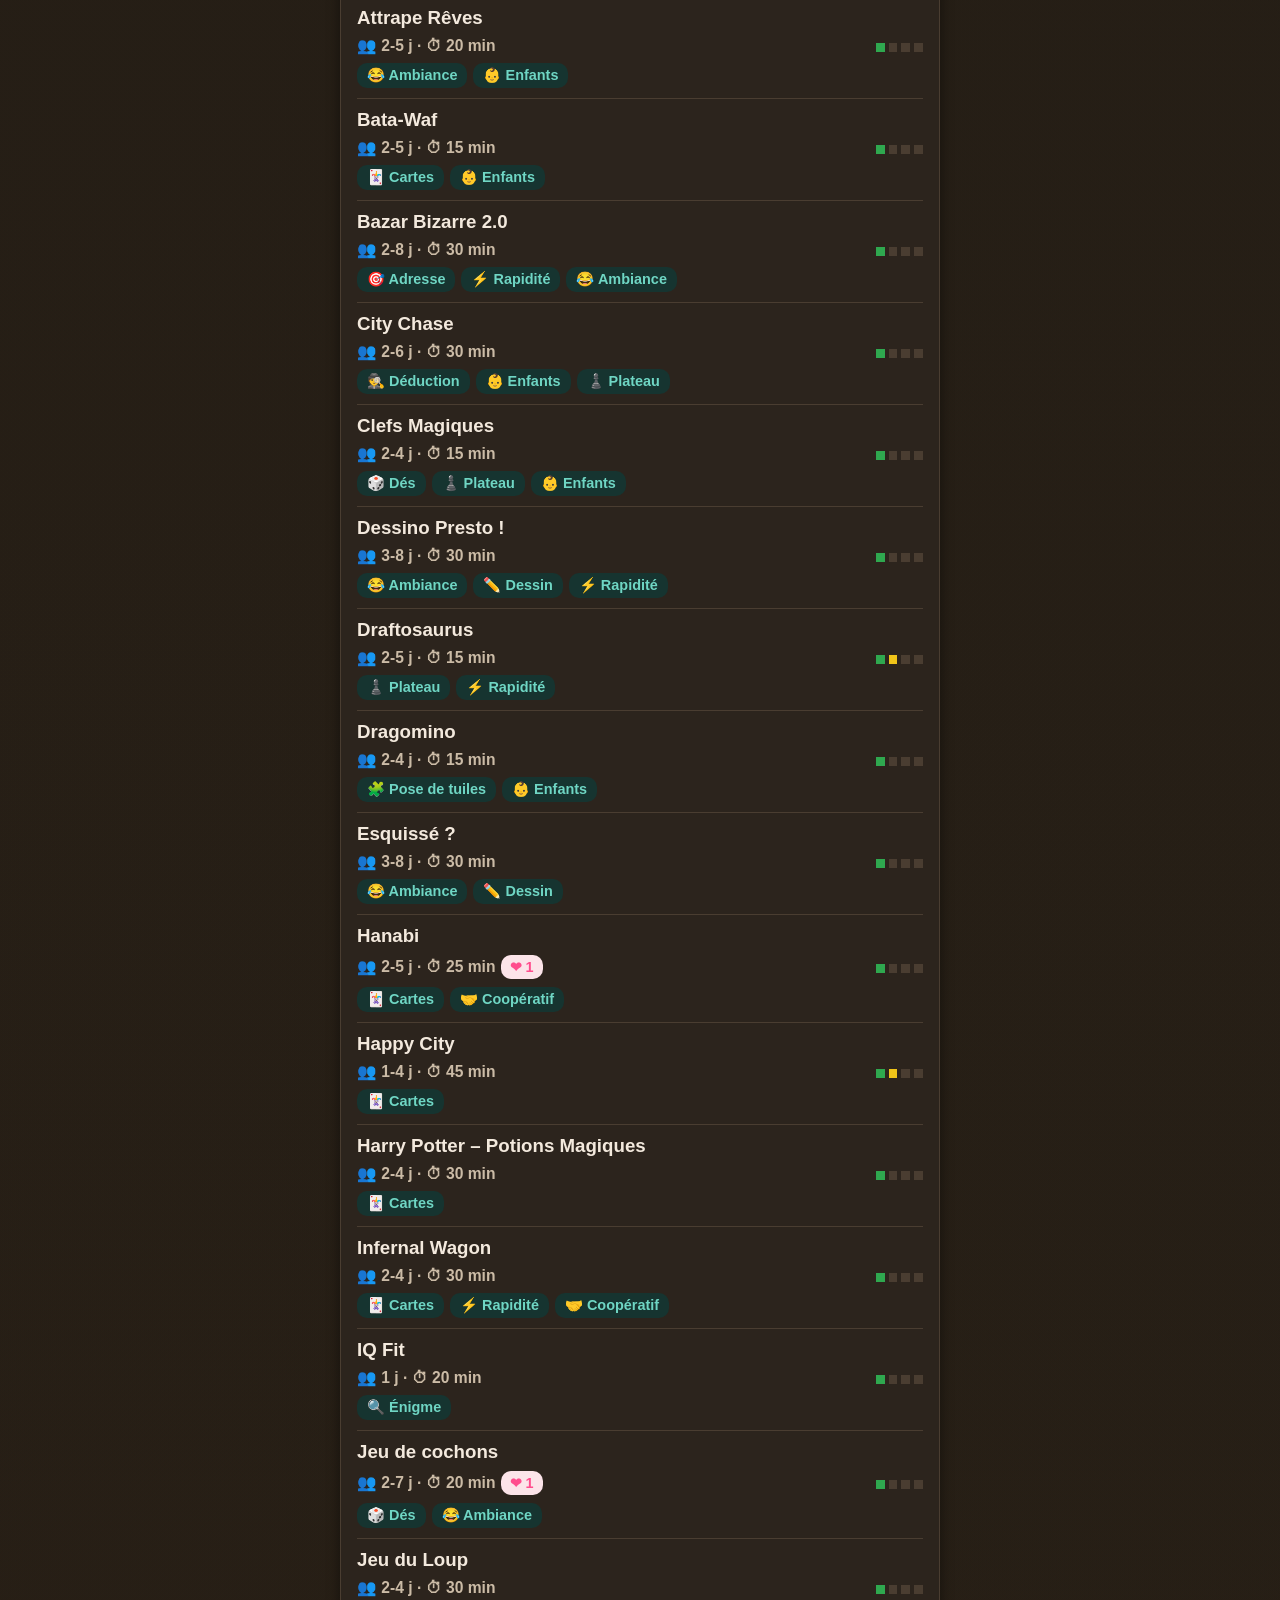
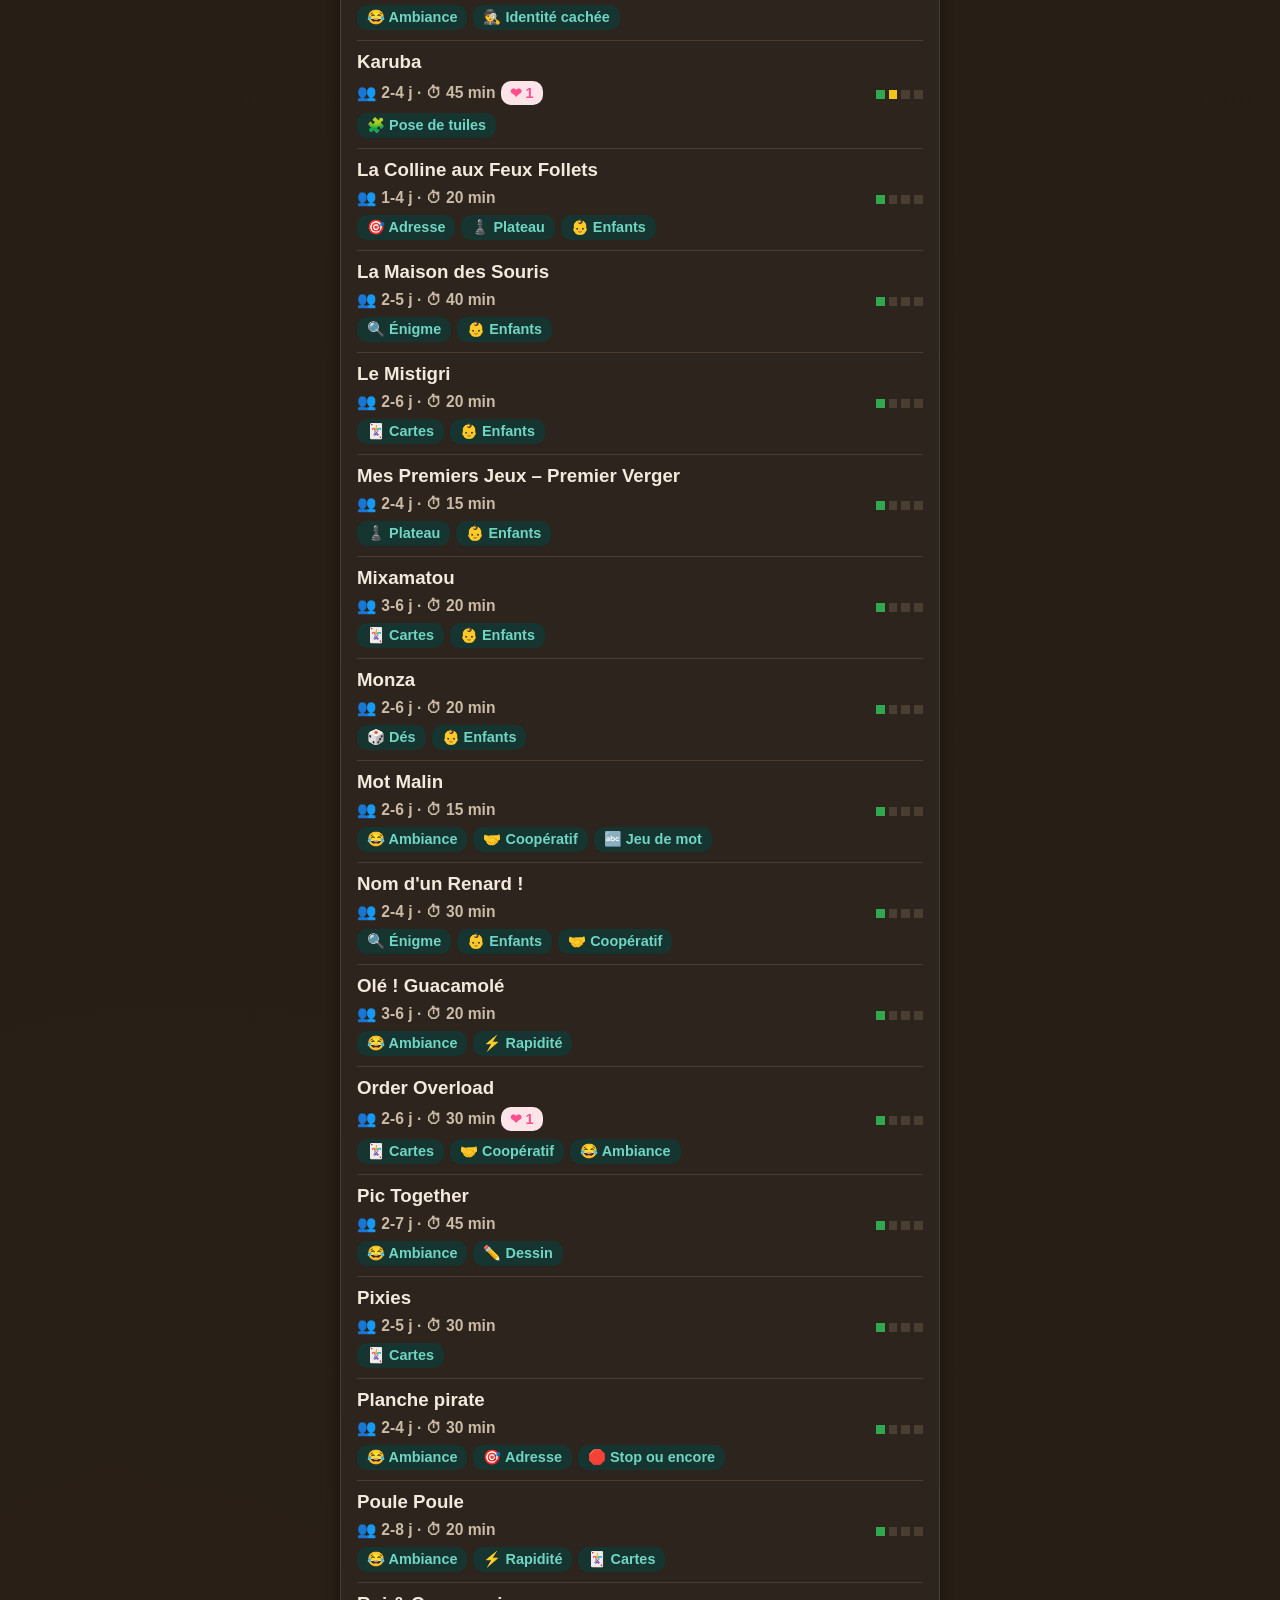
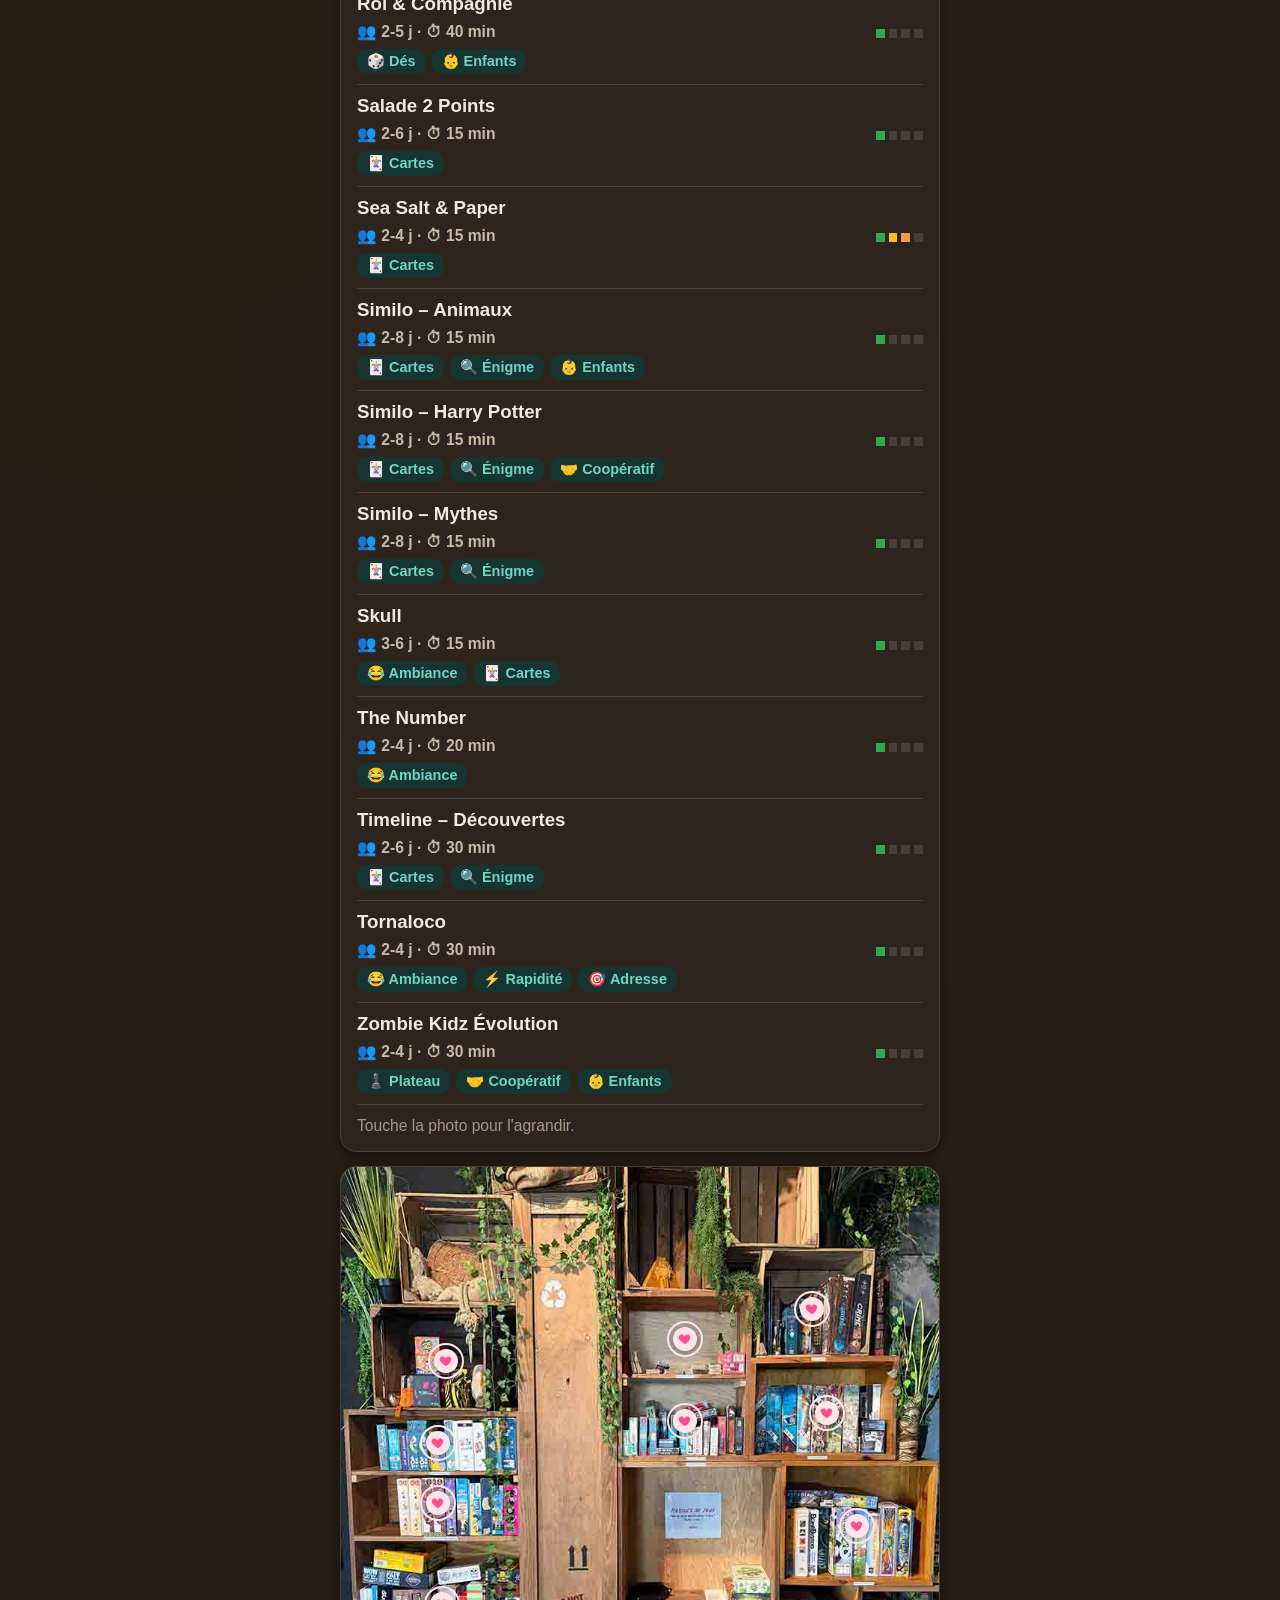
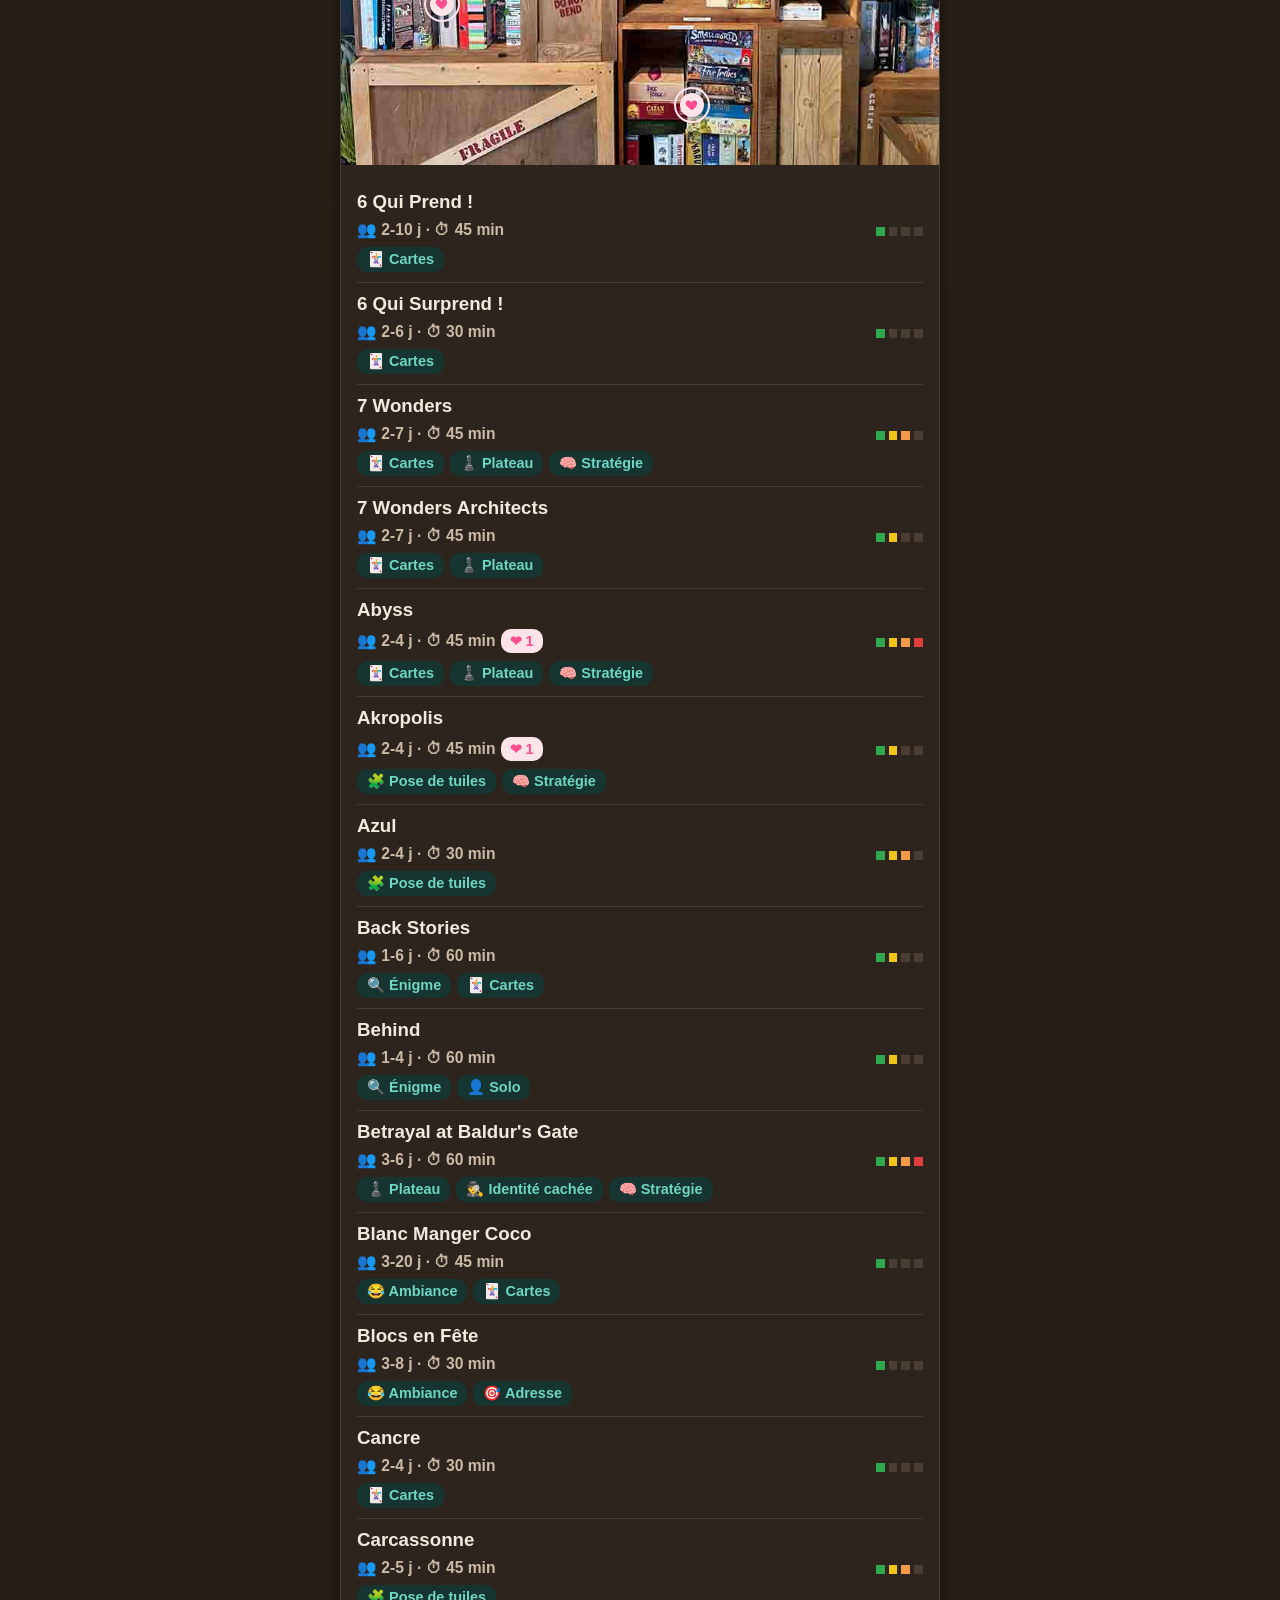
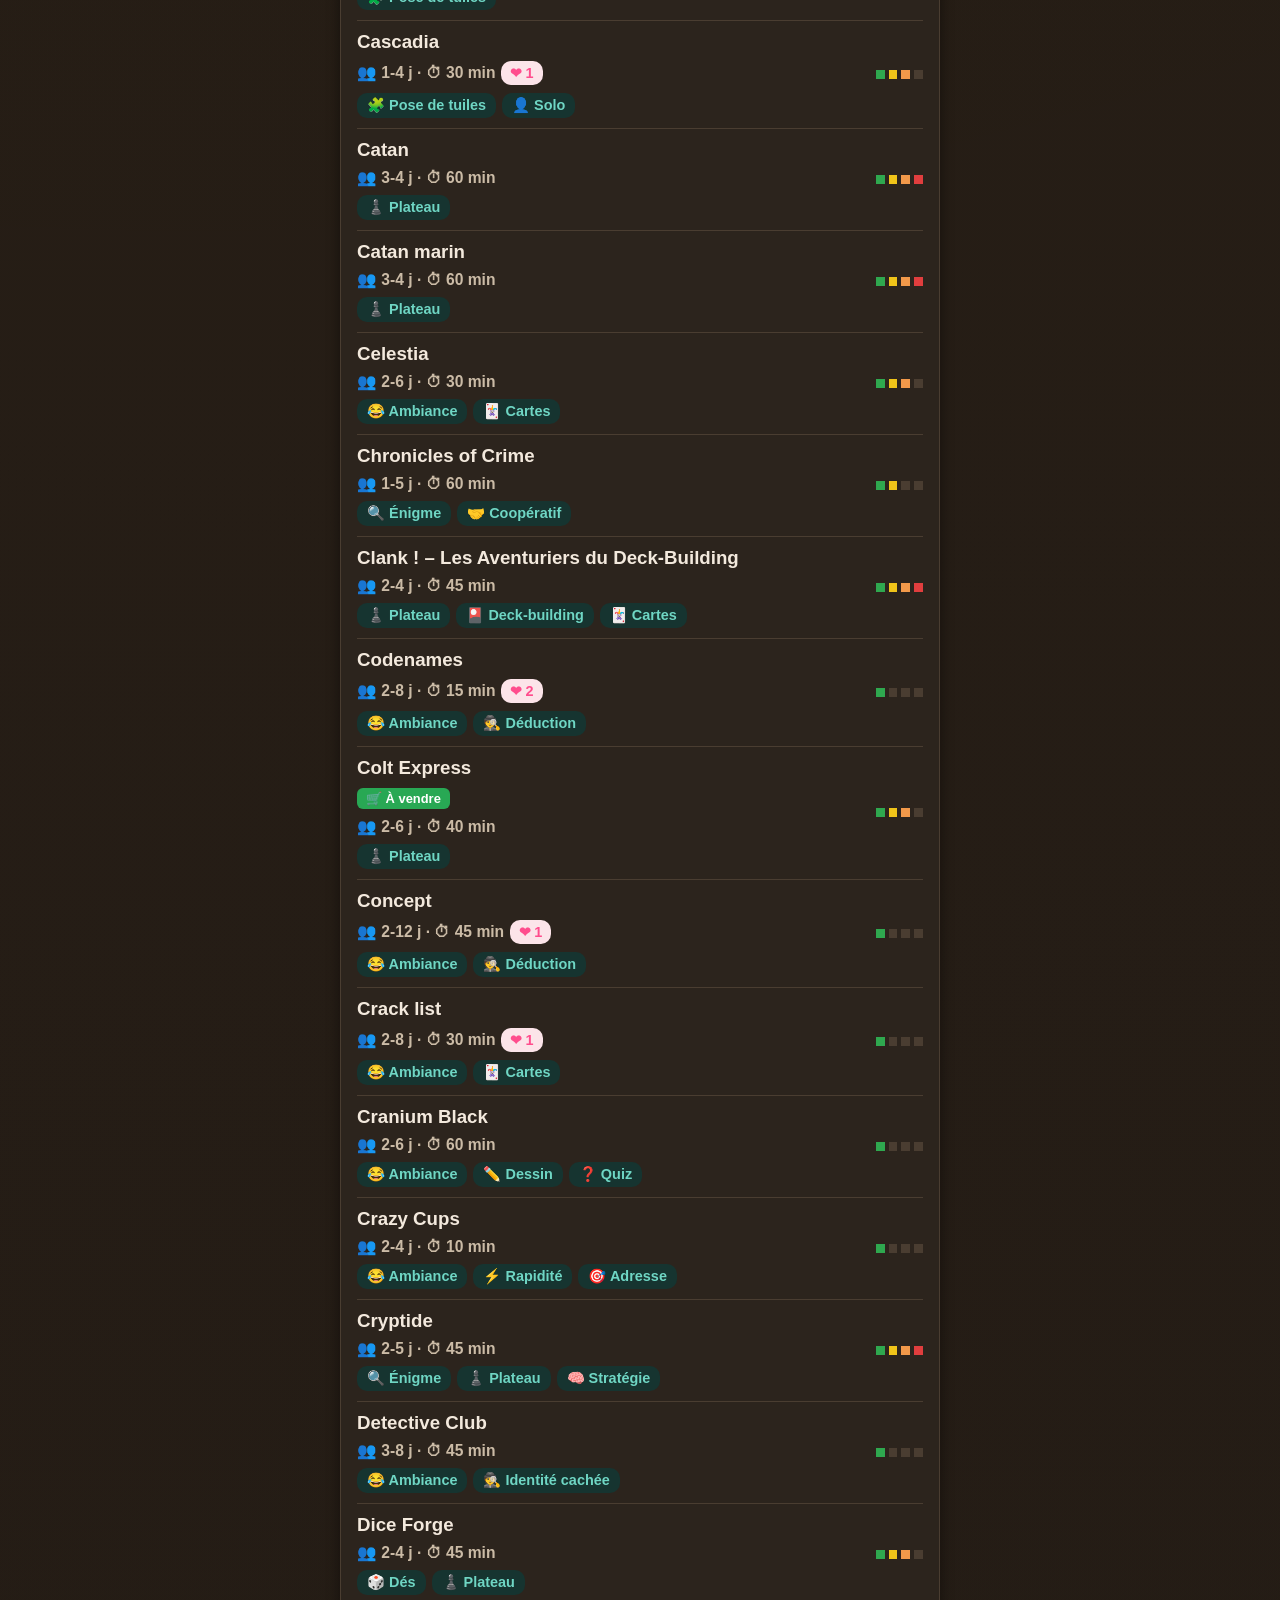
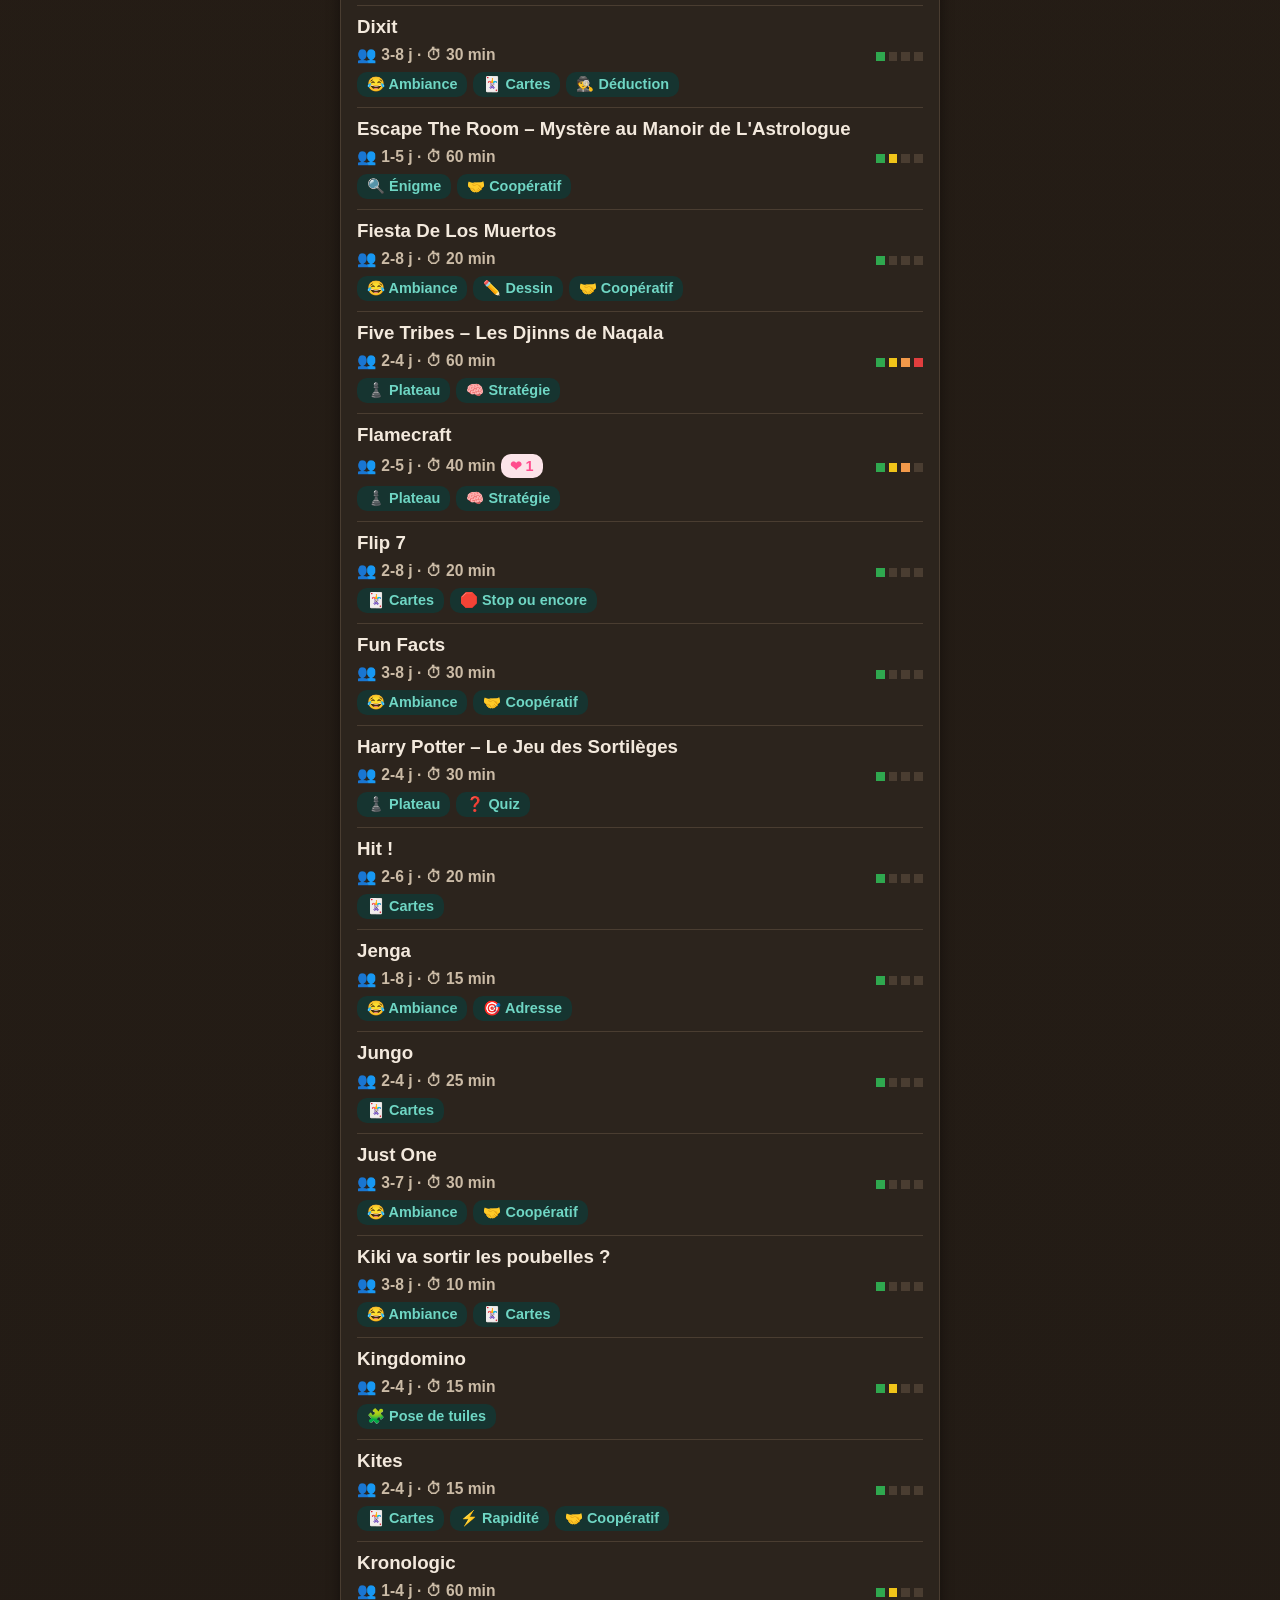
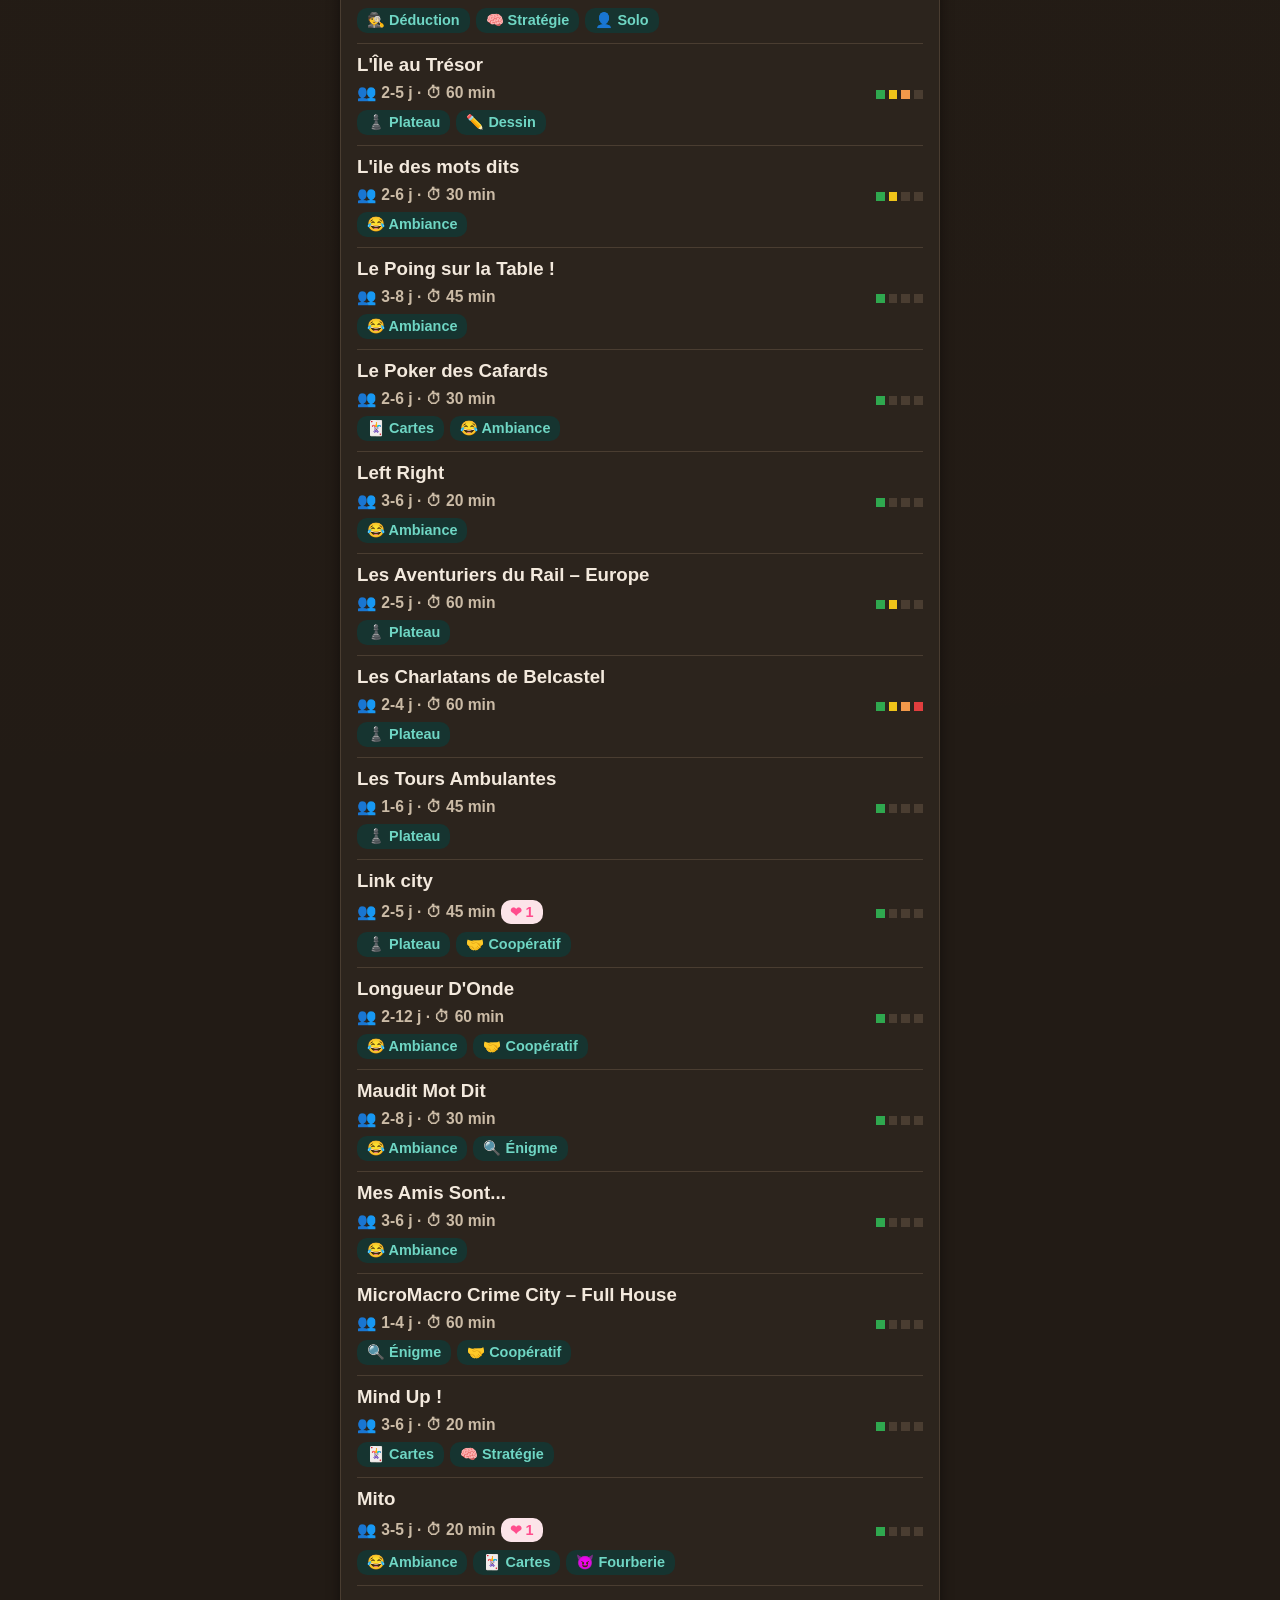
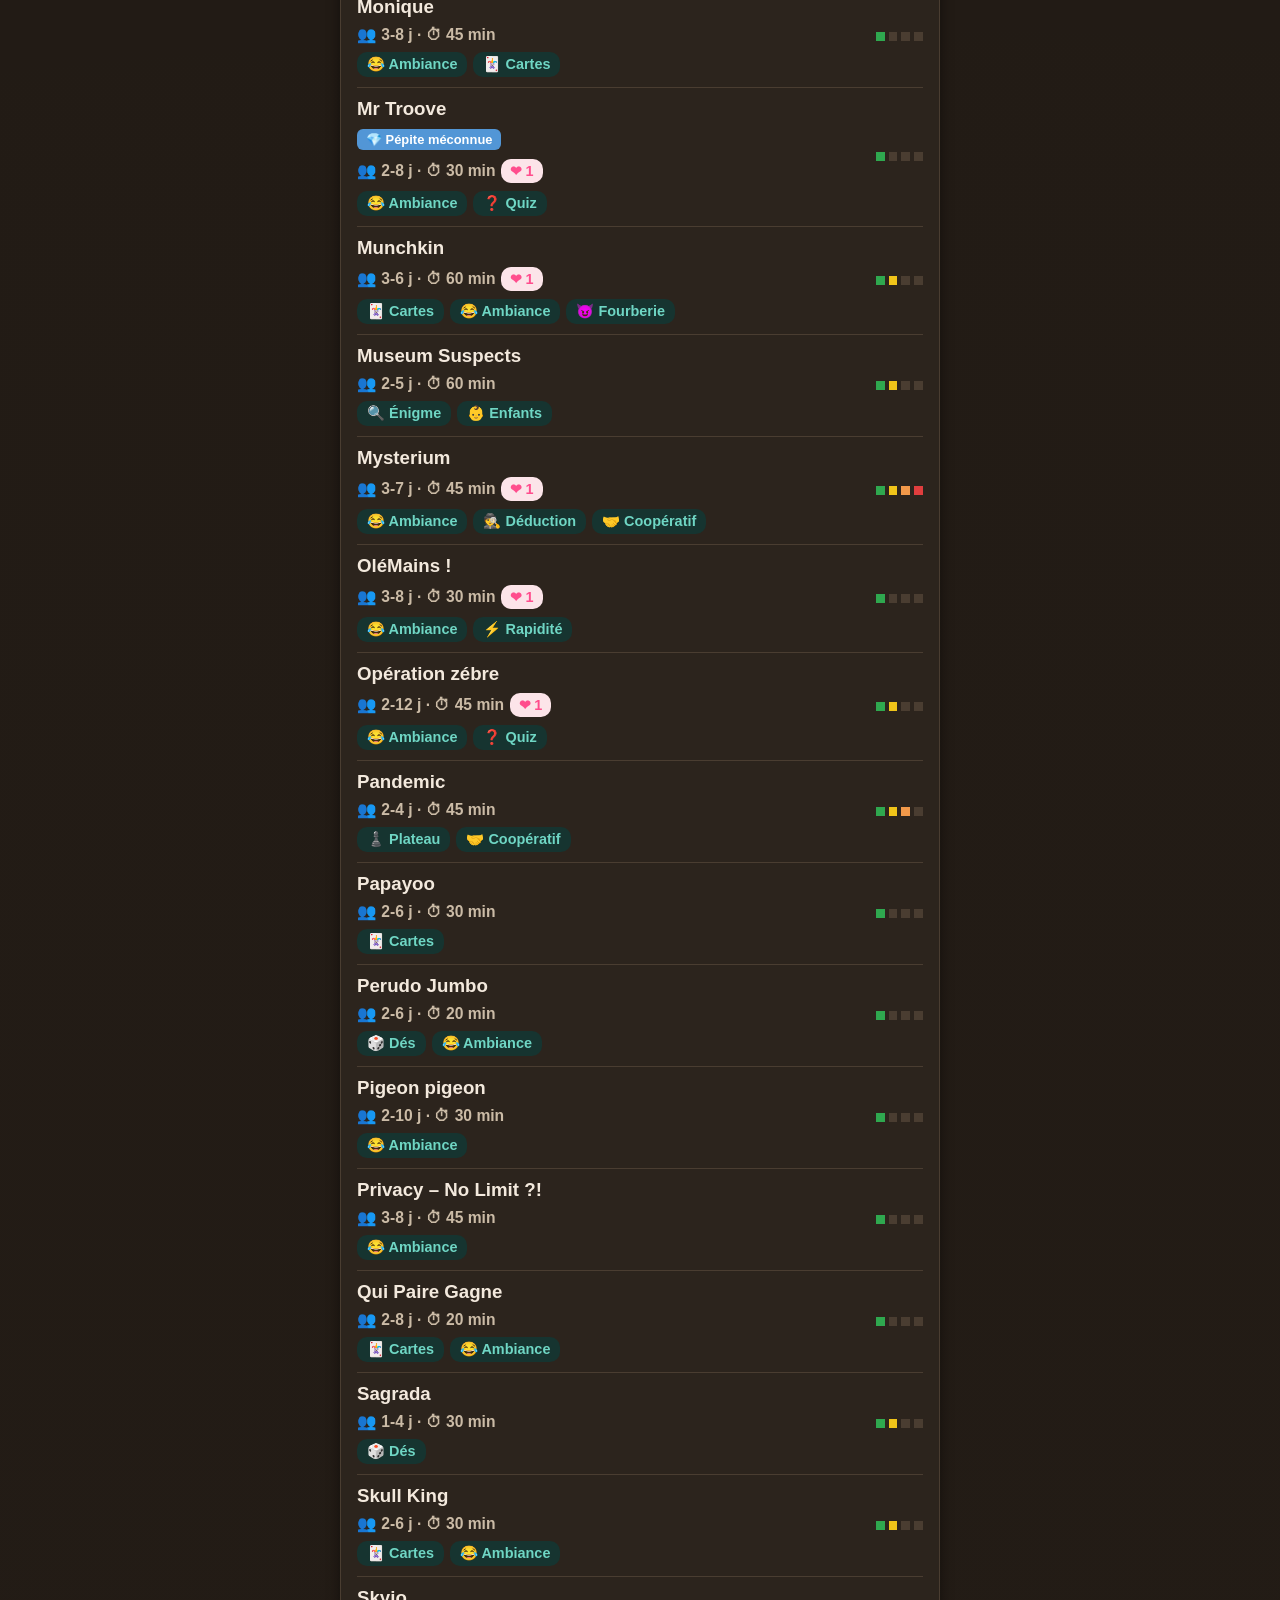
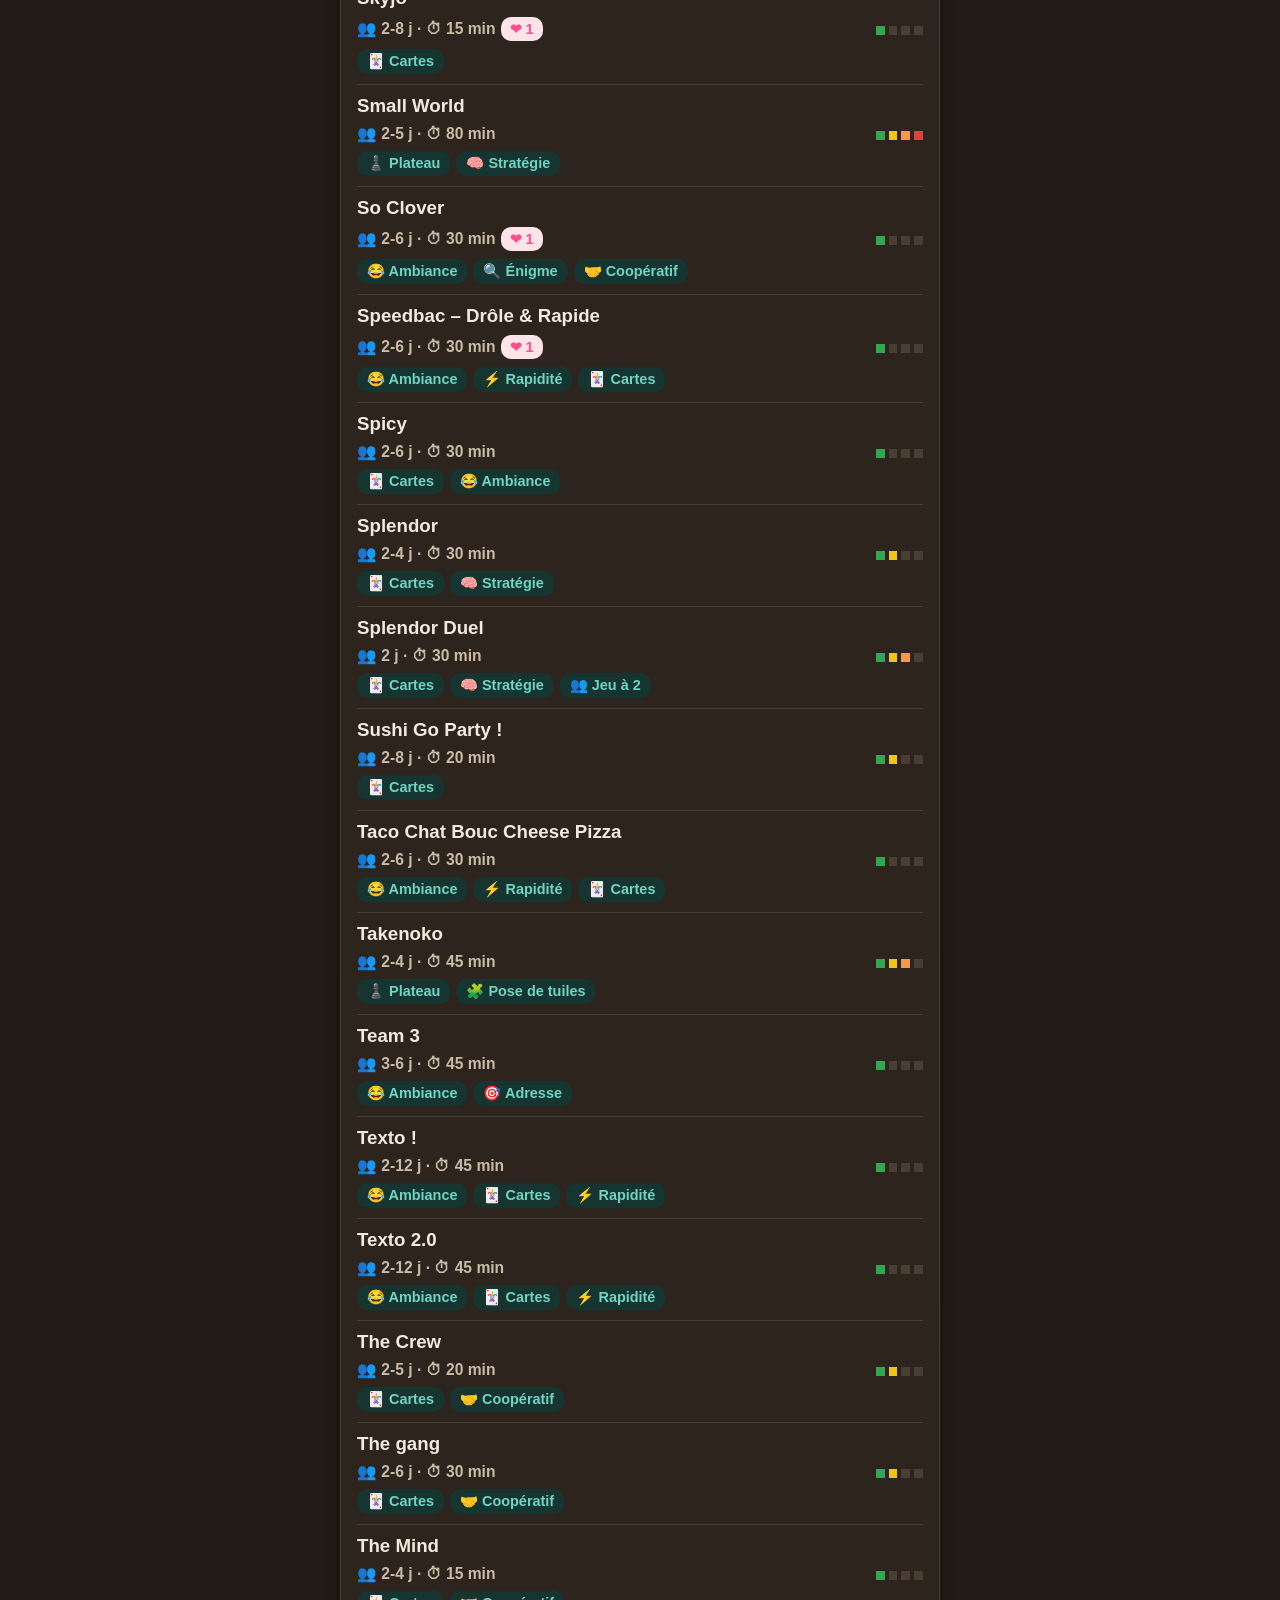
==== commit 43be3e71: "Favicon dé, liste des jeux à vendre à jour, libellés du programme du mois - Ajoute favicon.svg (le d" ====
--- a/index.html
+++ b/index.html
@@ -6,6 +6,8 @@
 <meta name="description" content="Trouve un jeu de société au Temple : recherche par nom ou catégorie, emplacement en photo, recommandations de l'équipe.">
 <meta name="theme-color" content="#221B15">
 <title>La ludothèque du Temple</title>
+<link rel="icon" type="image/svg+xml" href="favicon.svg">
+<link rel="apple-touch-icon" href="favicon.svg">
 <link rel="stylesheet" href="styles.css">
 </head>
 <body>
--- a/styles.css
+++ b/styles.css
@@ -1881,22 +1881,22 @@
   }
 
   .programme-bubble__btn{
-    width:96px;
-    height:96px;
-    padding:8px 6px;
+    width:67px;
+    height:67px;
+    padding:5px 4px;
     display:flex;
     flex-direction:column;
     align-items:center;
     justify-content:center;
-    gap:4px;
+    gap:2px;
     border:2px solid var(--orange);
-    border-radius:22px;
+    border-radius:16px;
     background:var(--orange);
     color:#FFFFFF;
     font-family:inherit;
-    font-size:var(--text-2xs);
+    font-size:9px;
     font-weight:700;
-    line-height:1.2;
+    line-height:1.15;
     text-align:center;
     cursor:pointer;
     box-shadow:var(--shadow);
@@ -1910,7 +1910,7 @@
   }
 
   .programme-bubble__icon{
-    font-size:1.6rem;
+    font-size:1.15rem;
     line-height:1;
   }
 
@@ -2025,6 +2025,19 @@
     text-align:left;
   }
 
+  /* Entrée marquée `avant: true` dans PROGRAMME_DU_MOIS (data.js) : celle que
+     l'équipe veut particulièrement mettre en avant, distinguée par une bordure
+     et un badge plutôt qu'un traitement identique aux autres entrées. */
+  .programme-popup__item--avant{
+    border-color:var(--orange);
+    border-width:2px;
+    background:var(--orange-soft);
+  }
+
+  [data-theme="dark"] .programme-popup__item--avant{
+    background:#3A2412;
+  }
+
   .programme-popup__item-title{
     margin:0 0 3px;
     font-size:var(--text-sm);
@@ -2059,8 +2072,8 @@
   @media (max-width:480px){
     html{font-size:100%;} /* la base 106.25% (≈17px) donne un rendu trop "zoomé" sur petit écran : on revient à 16px */
     .programme-bubble{bottom:12px; right:12px;}
-    .programme-bubble__btn{width:80px; height:80px; border-radius:18px;}
-    .programme-bubble__icon{font-size:1.35rem;}
+    .programme-bubble__btn{width:56px; height:56px; border-radius:13px;}
+    .programme-bubble__icon{font-size:1rem;}
     .app__header{padding:20px 16px 16px;}
     .brand h1{font-size:var(--text-lg);}
     .app__subtitle{margin-left:44px; font-size:var(--text-xs);}
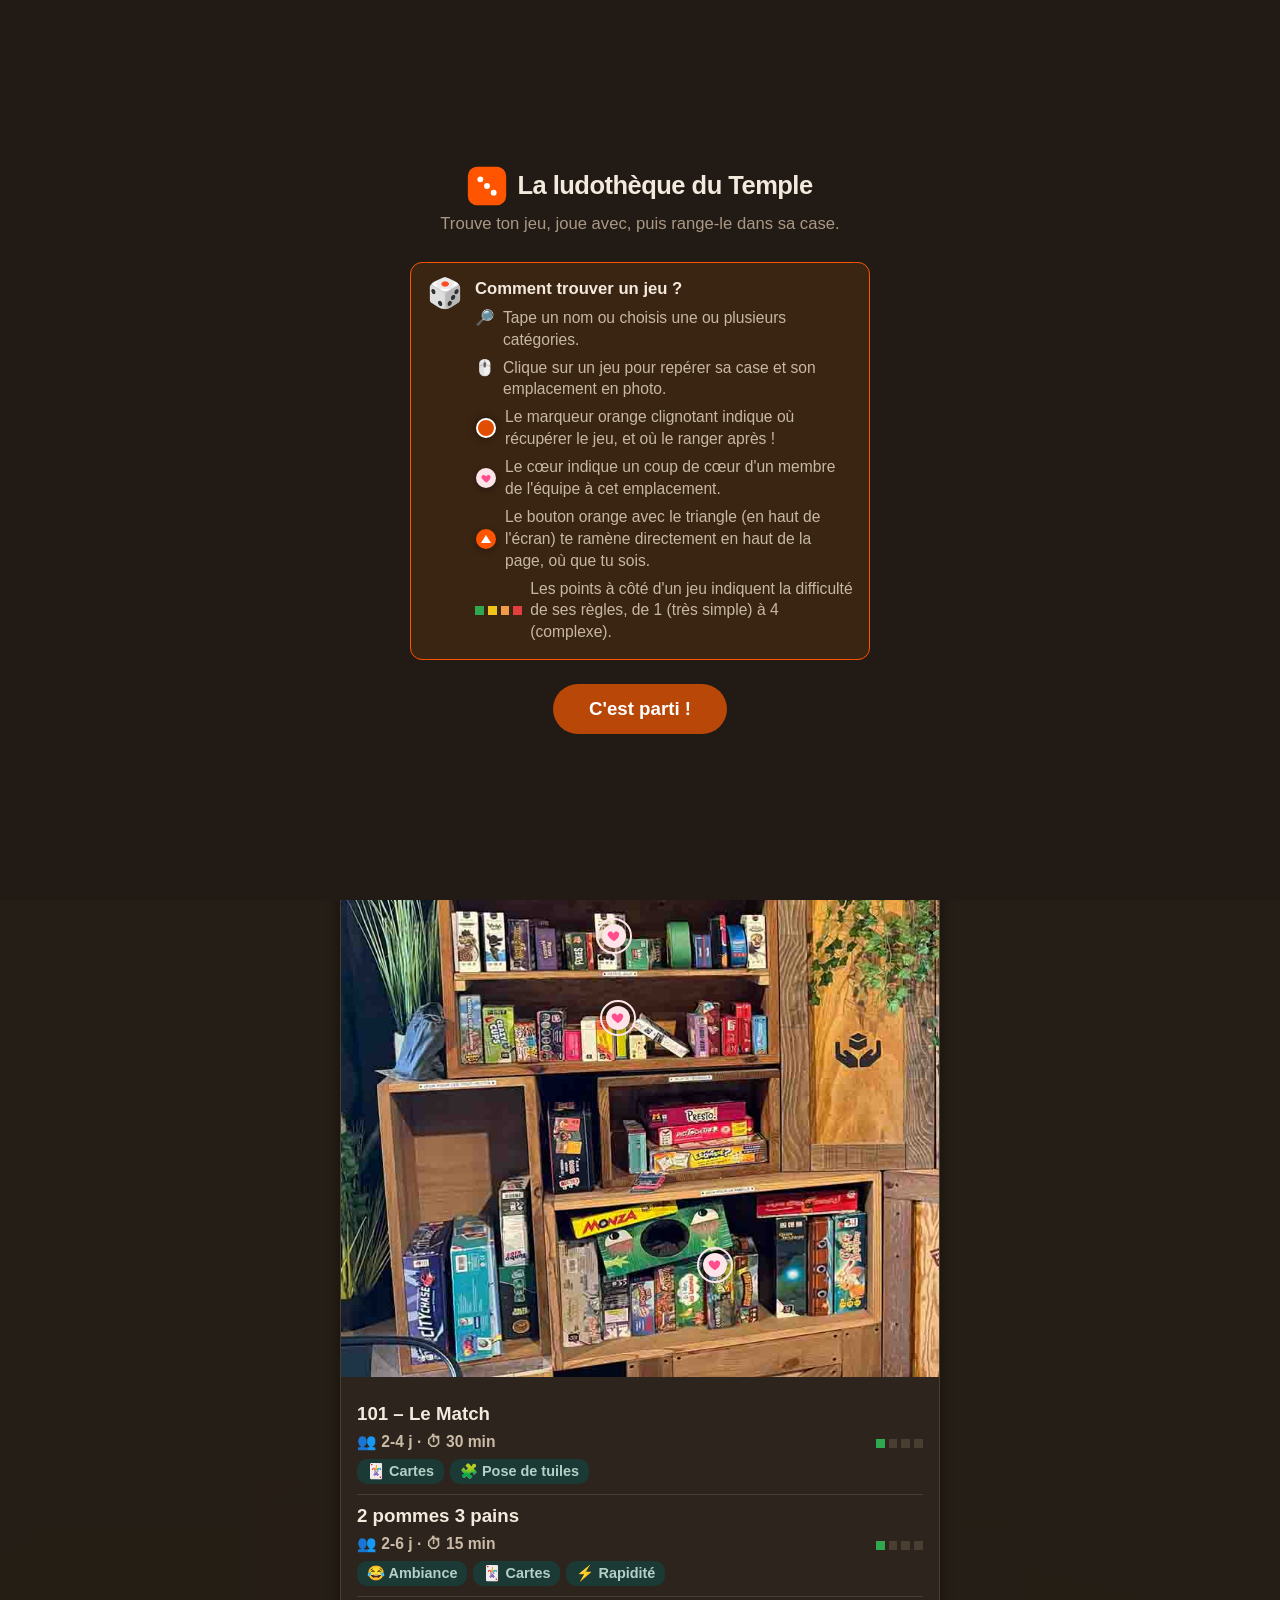
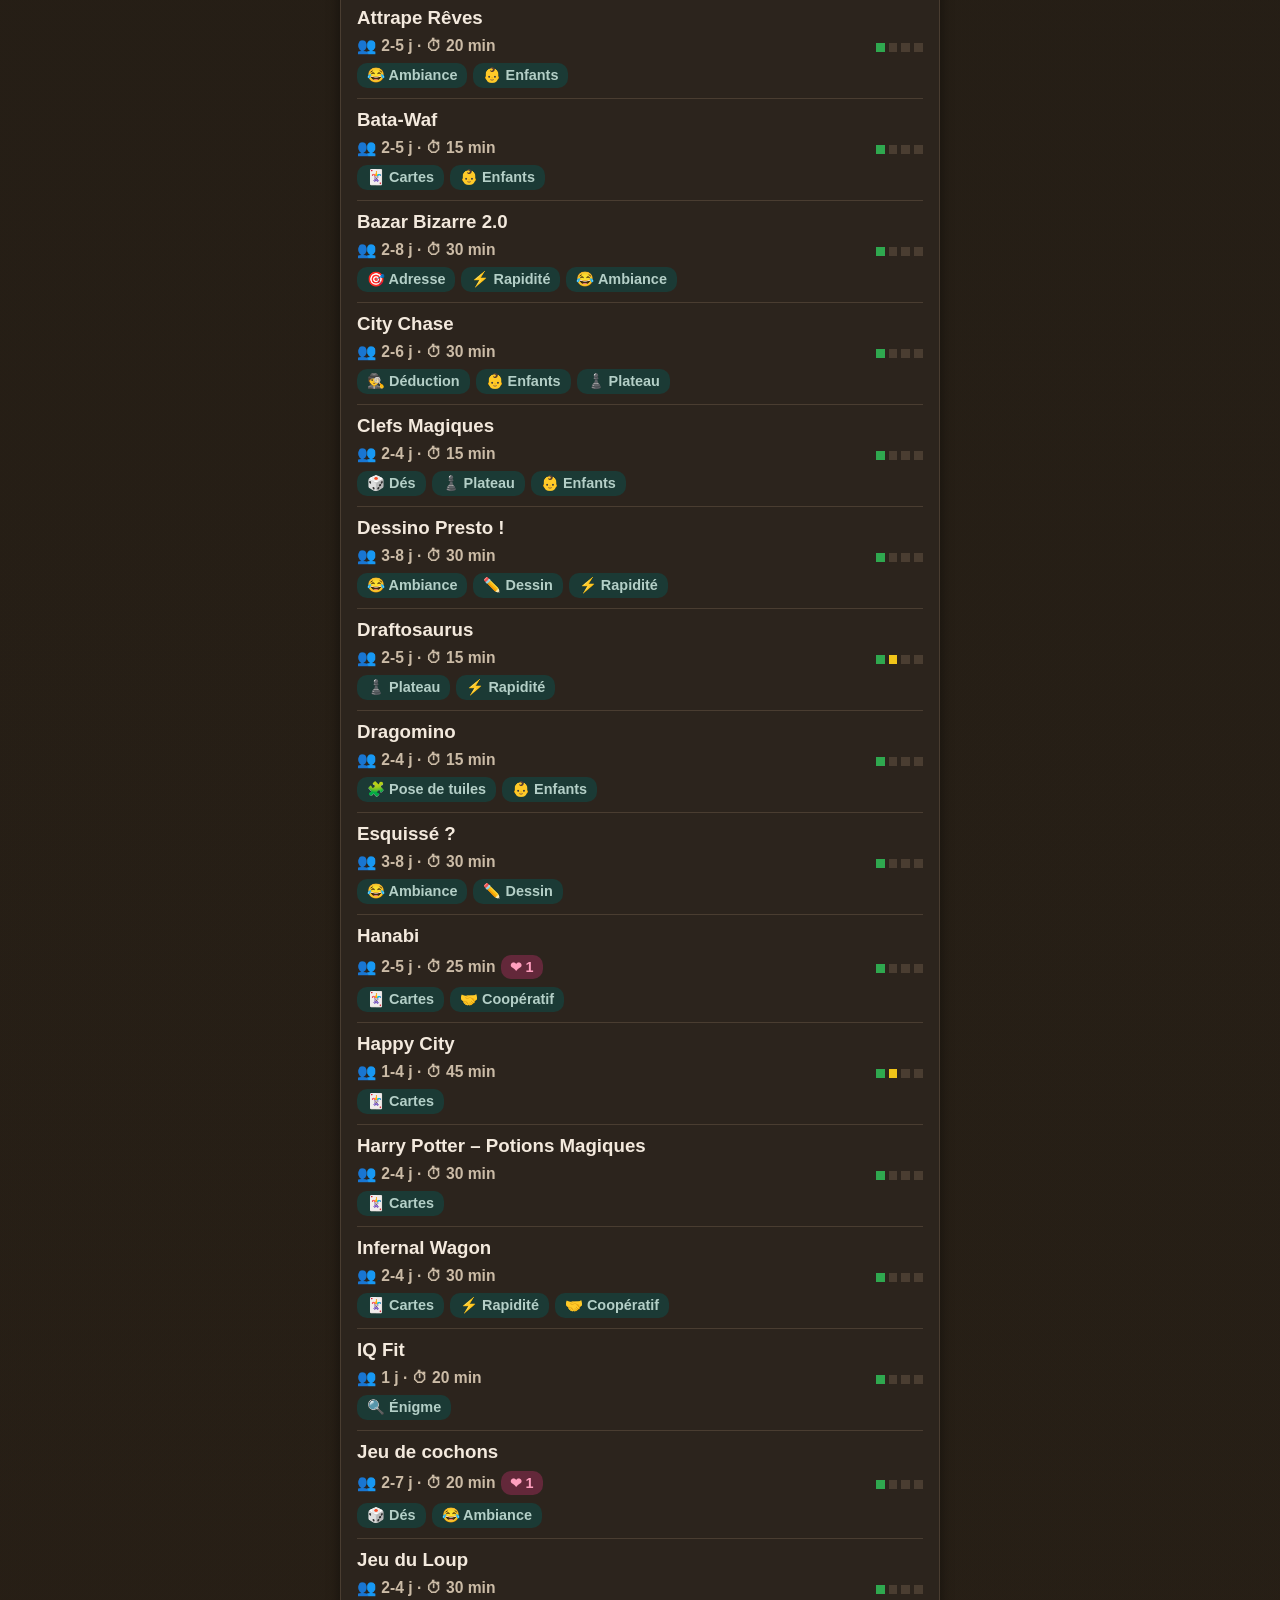
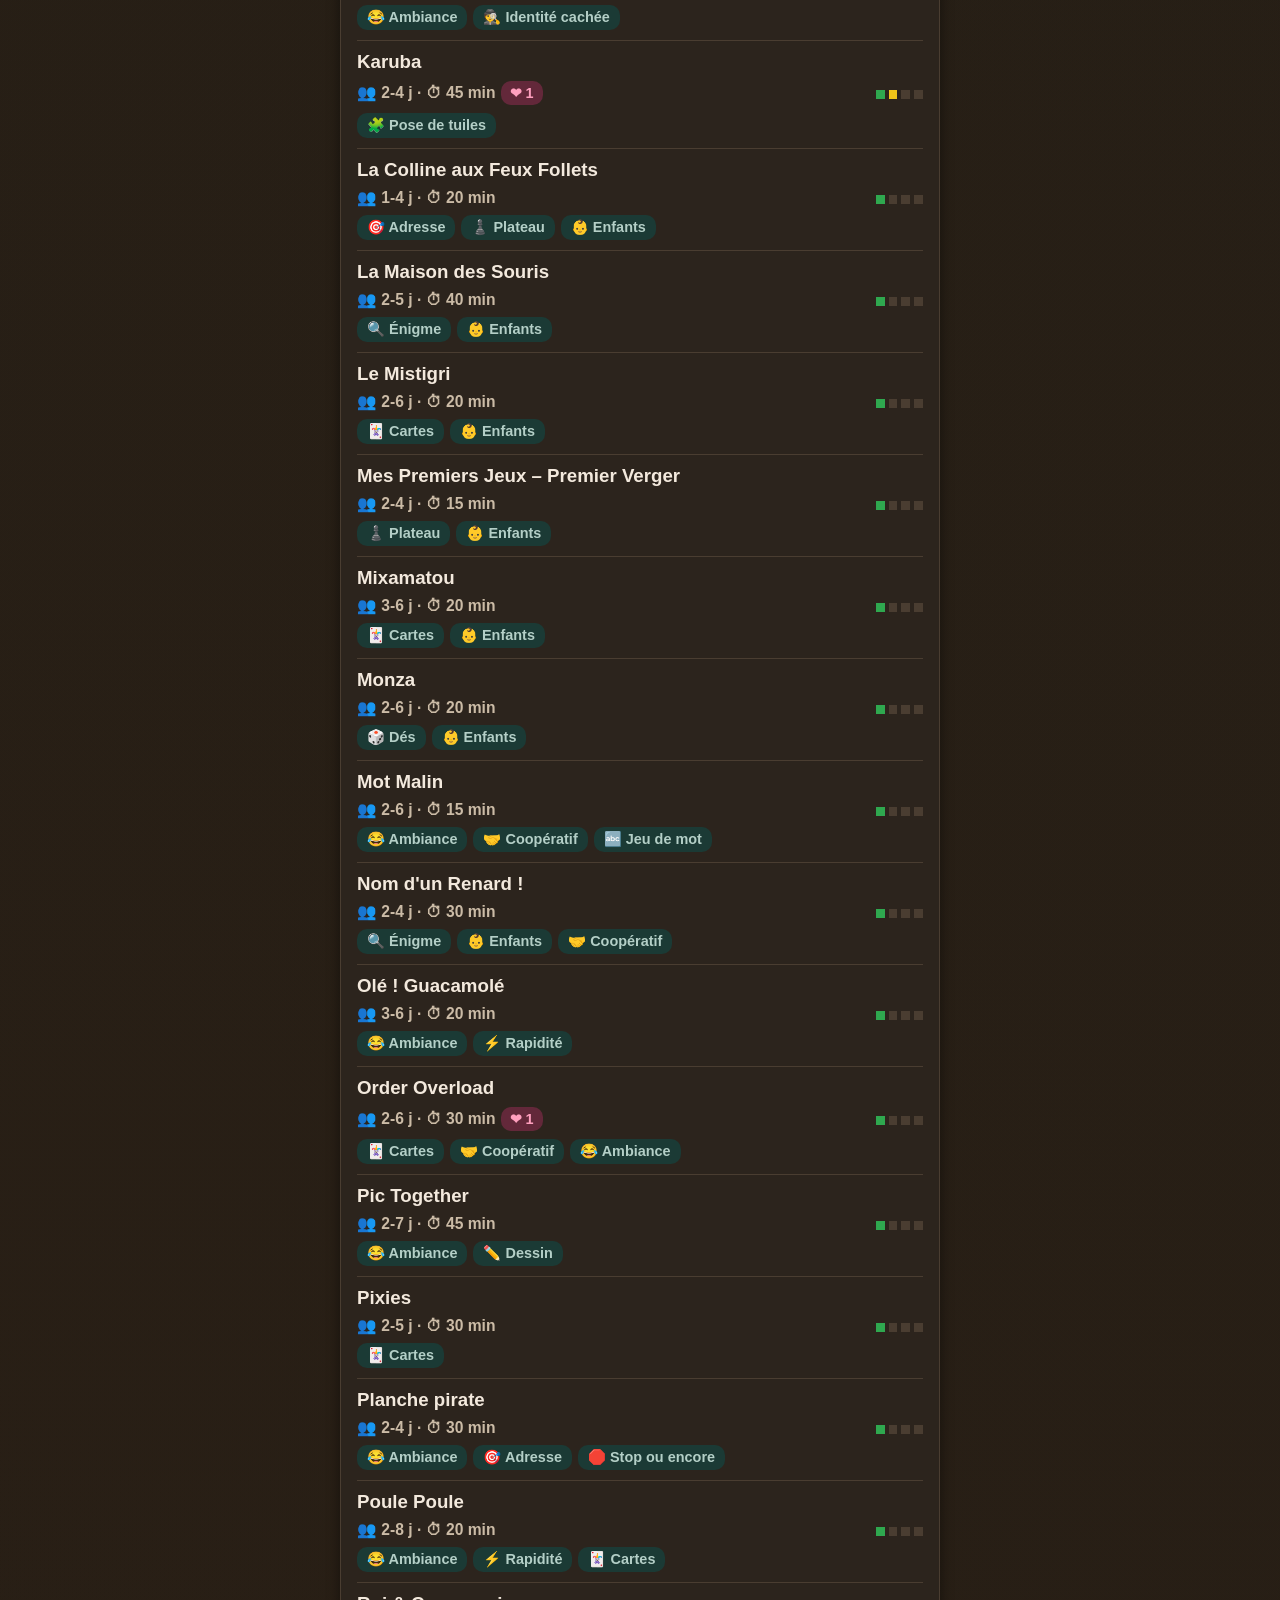
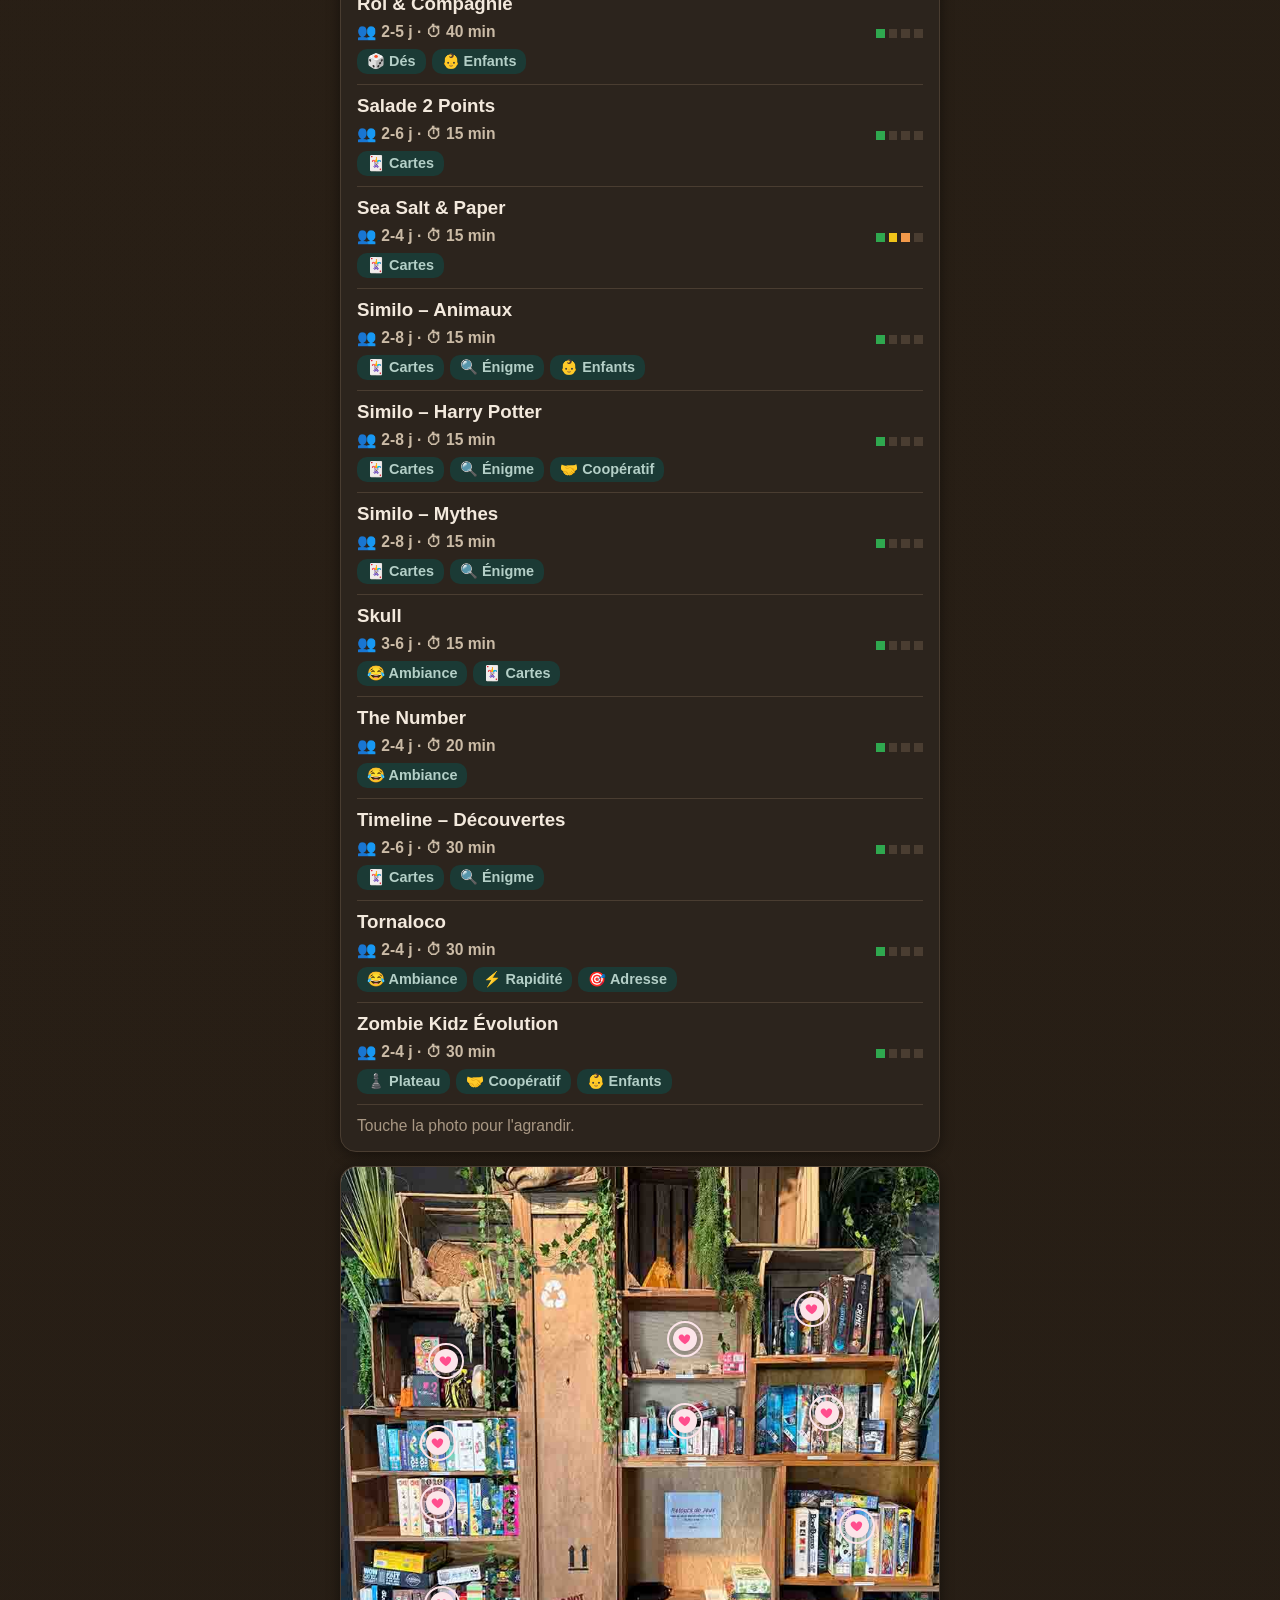
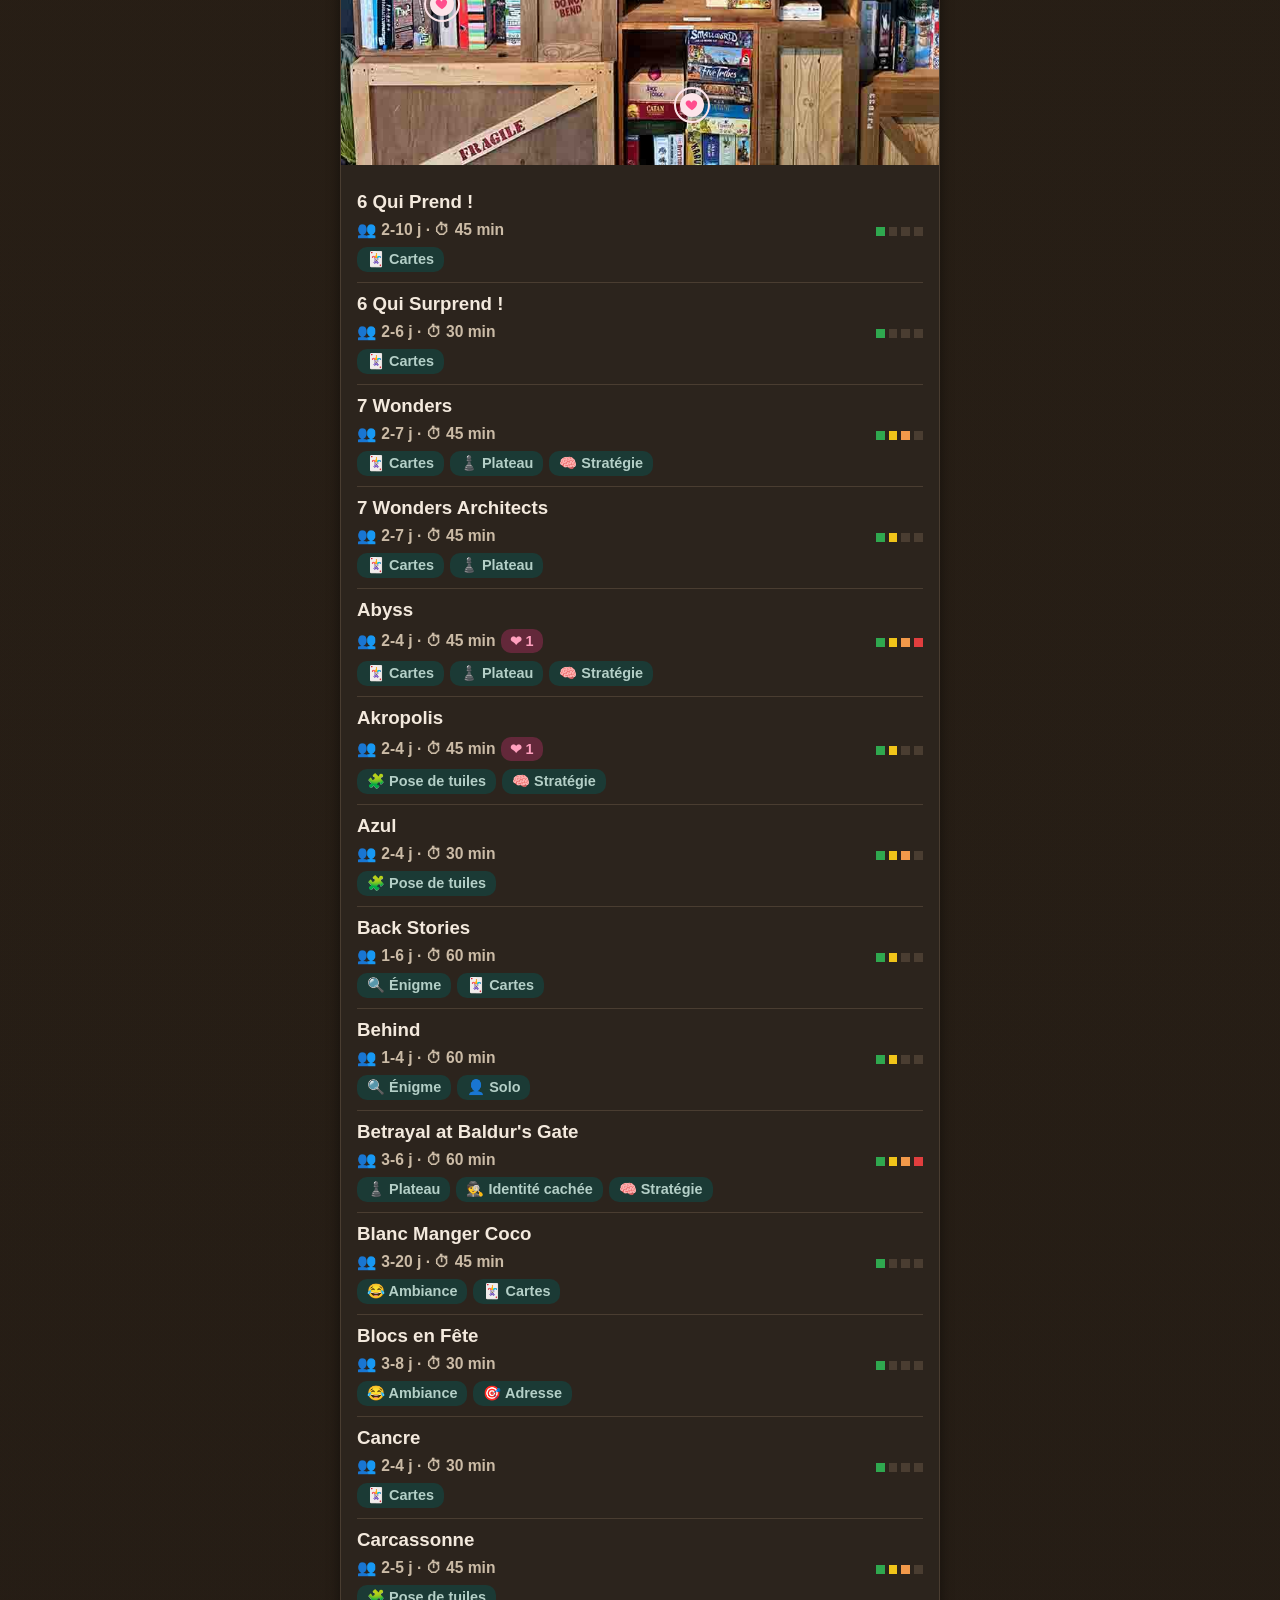
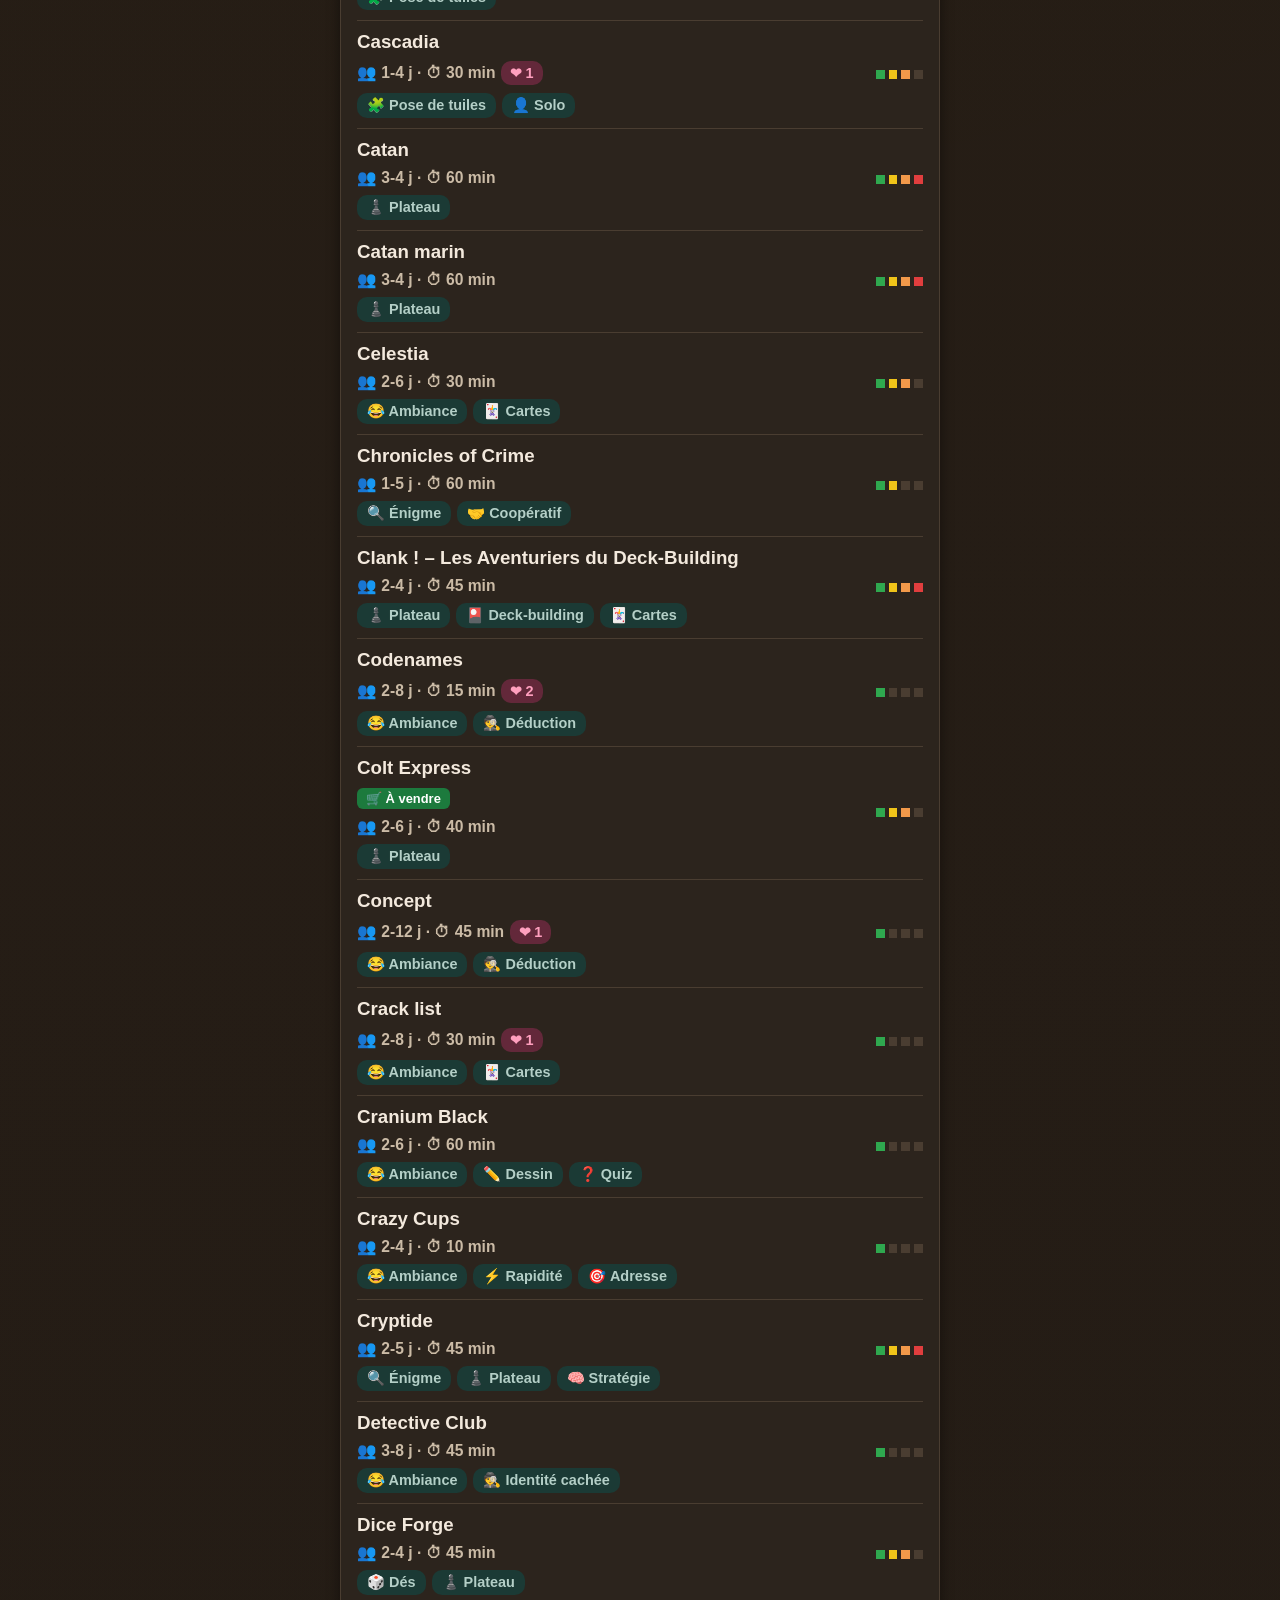
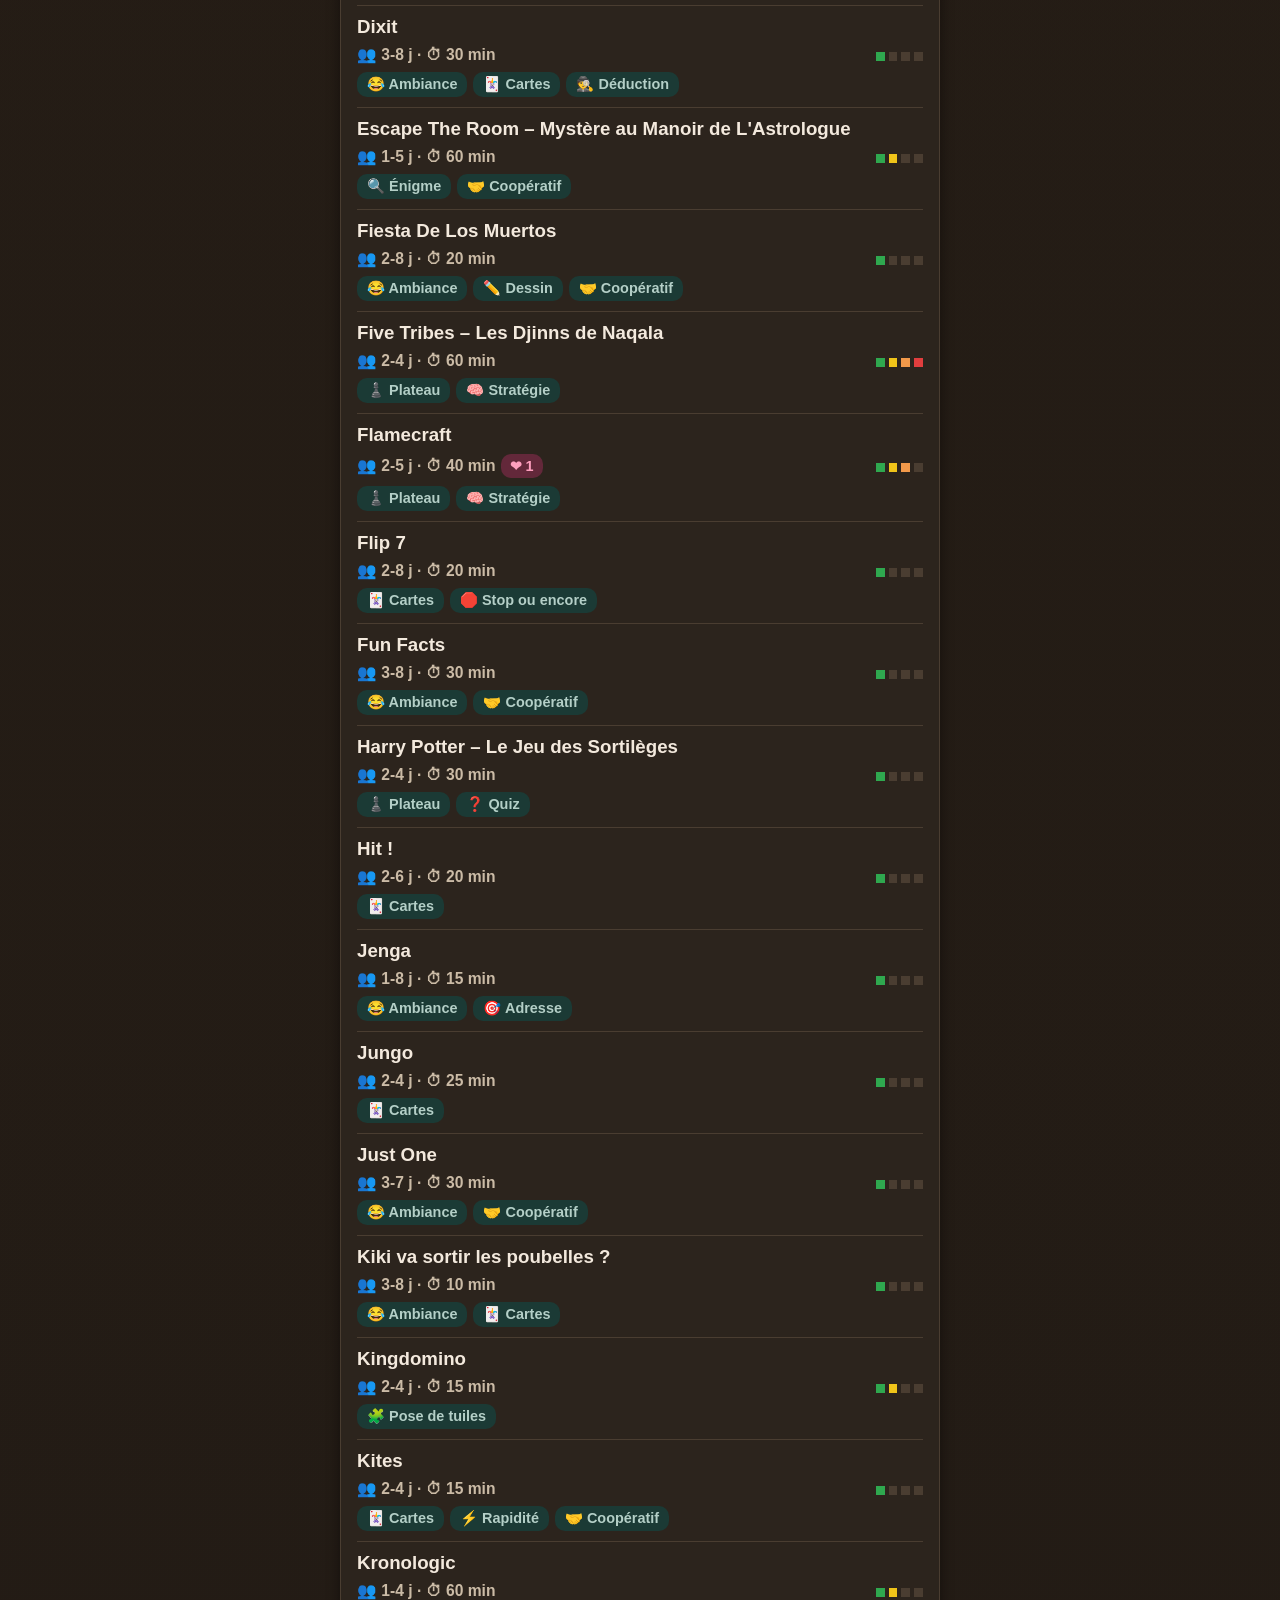
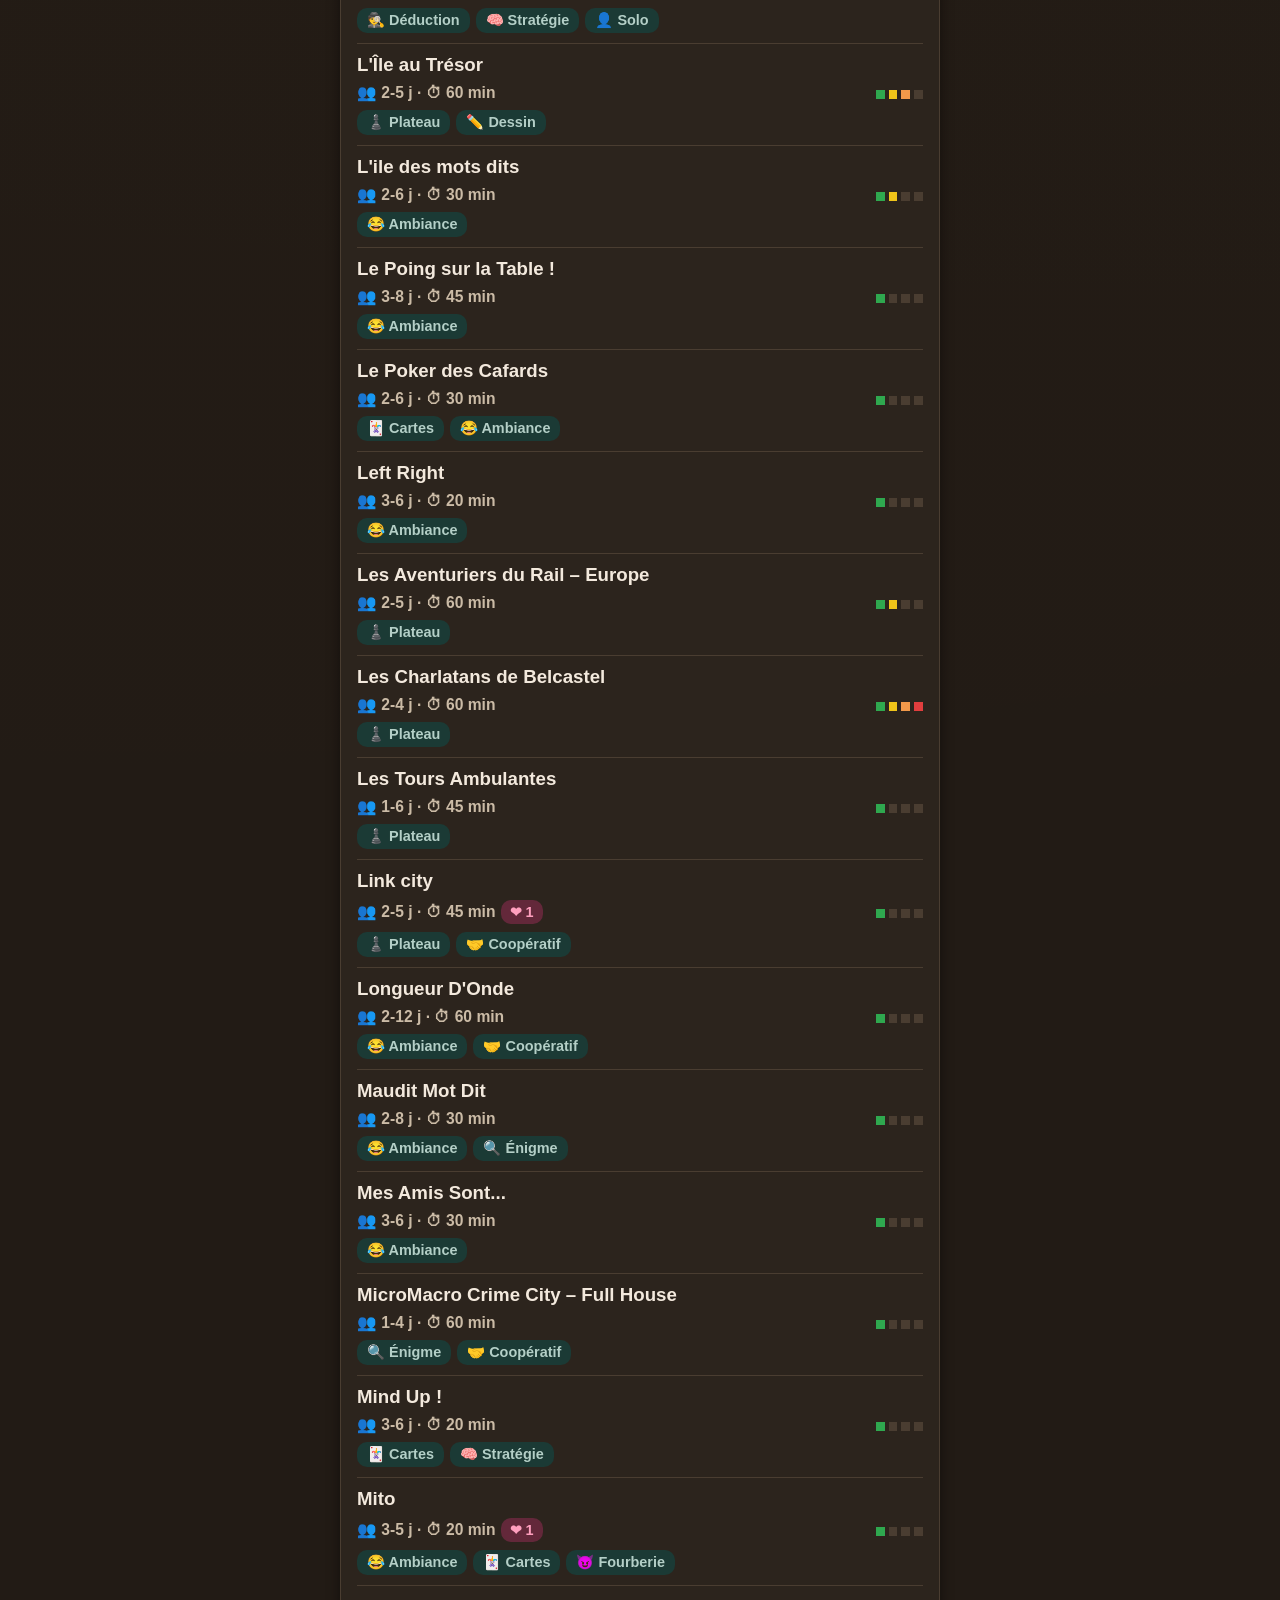
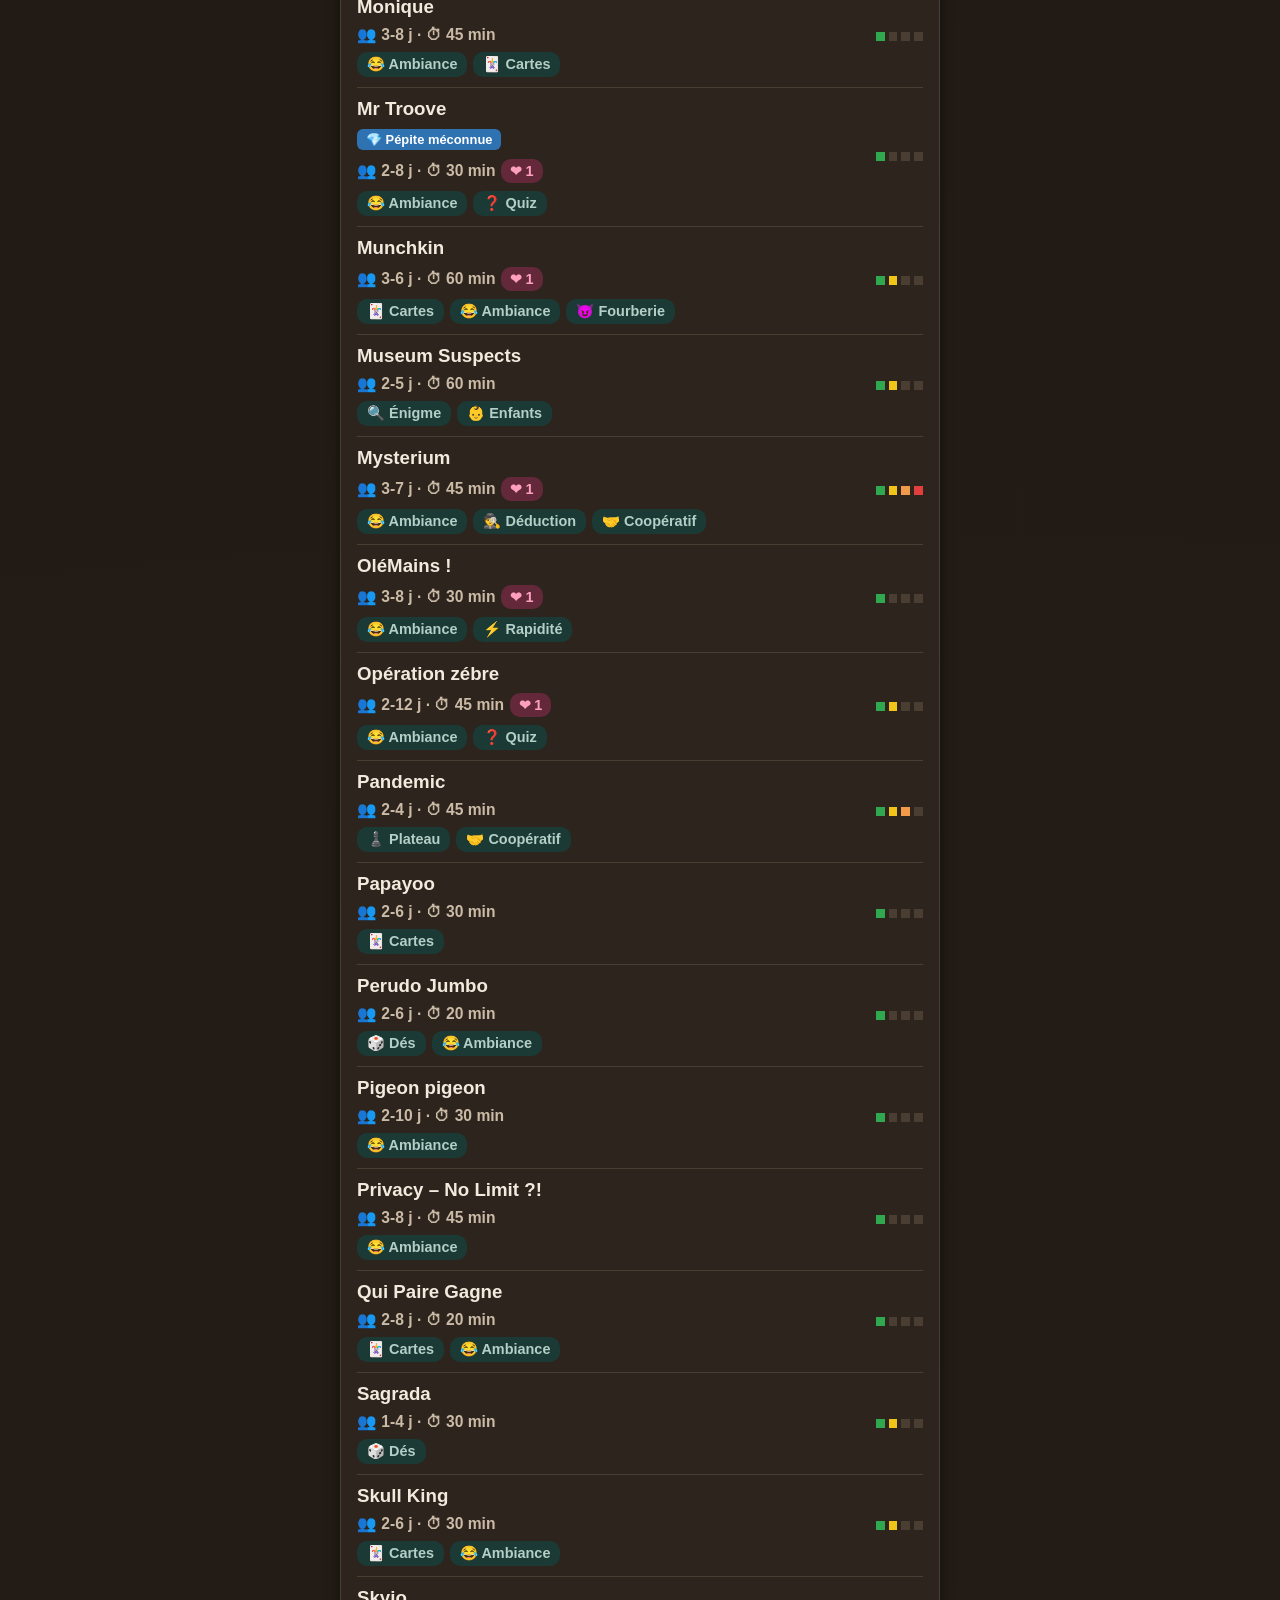
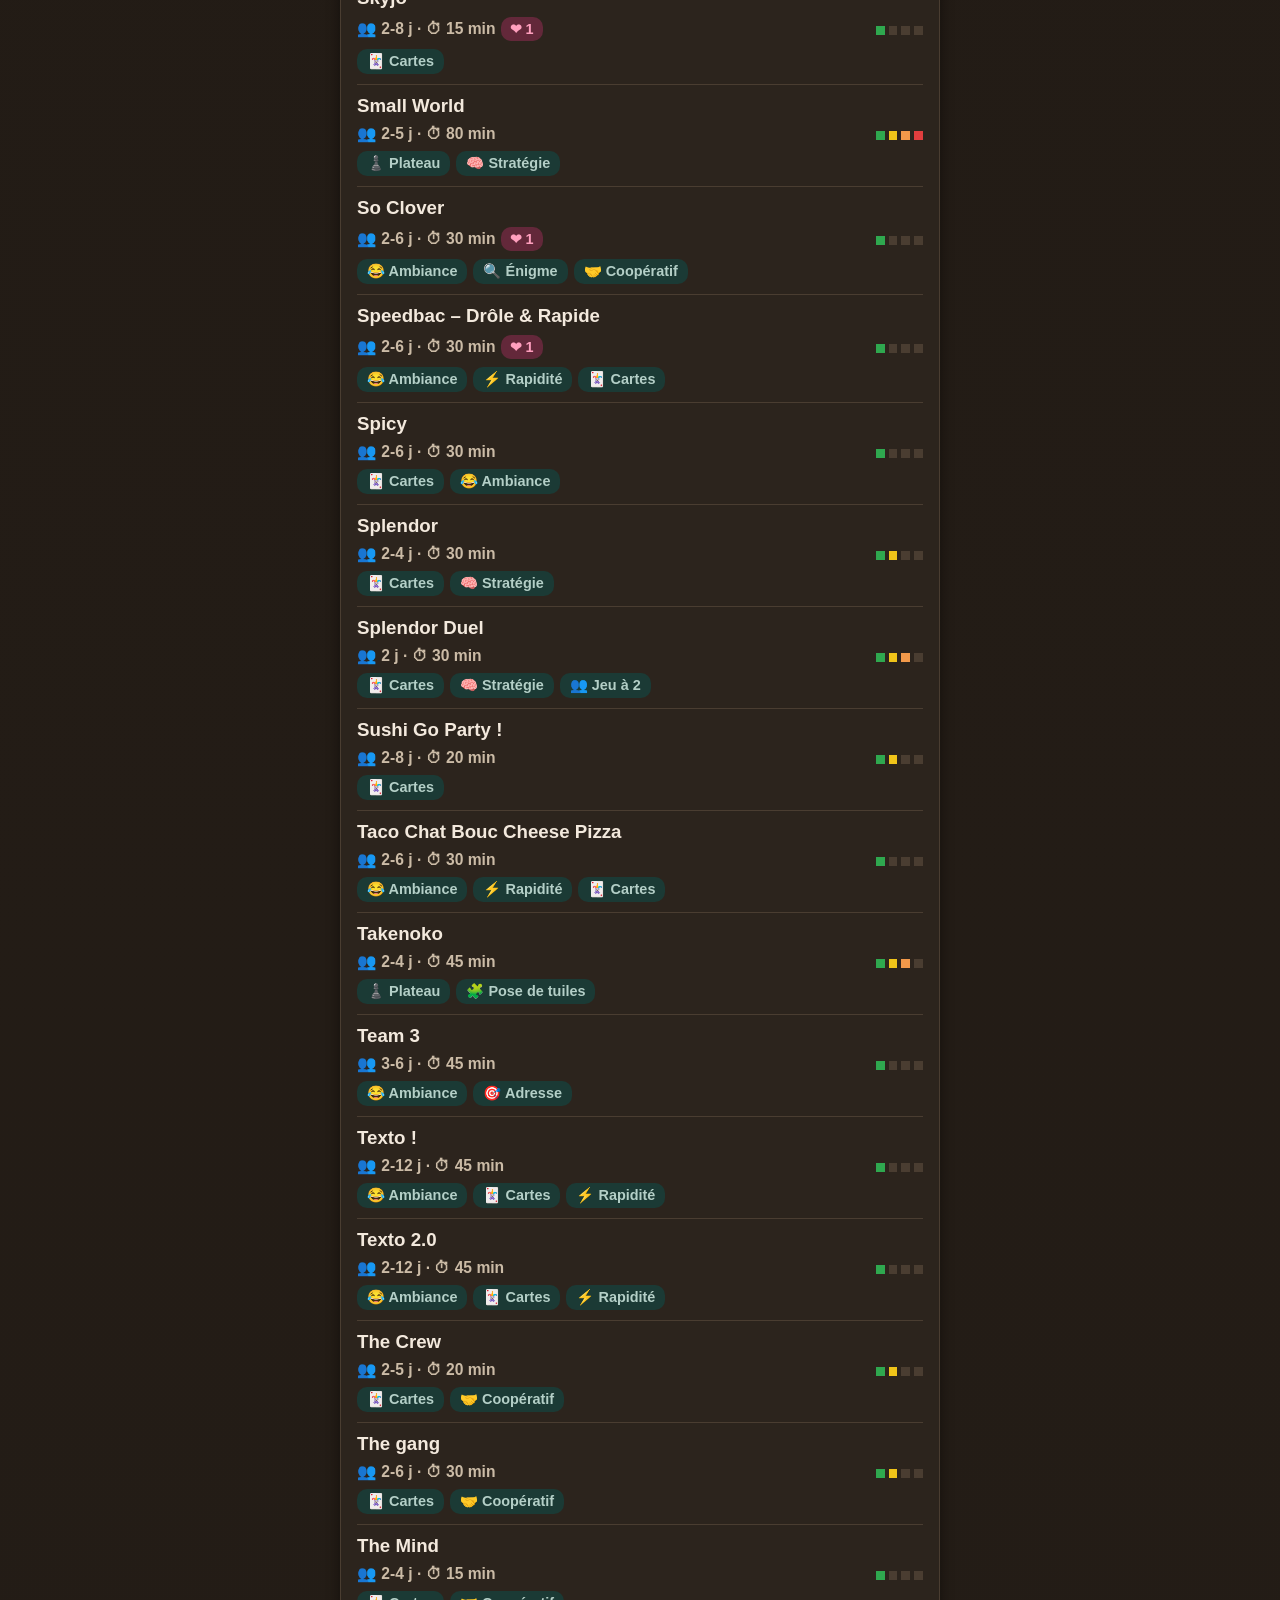
==== commit 72597c33: "Corrige 476 anti-patterns UI relevés par le scan Impeccable Le scan de la page rendue signalait 476 " ====
--- a/index.html
+++ b/index.html
@@ -95,6 +95,7 @@
       <span class="categories-toggle__indicator" aria-hidden="true"></span>
     </button>
     <div class="search-tags" id="searchCategories">
+     <div class="search-tags__inner">
       <button class="search-tag search-tag--new" data-tag="Nouveauté">✨ Nouveauté</button>
       <button class="search-tag" data-tag="Ambiance">😂 Ambiance</button>
       <button class="search-tag" data-tag="Cartes">🃏 Cartes</button>
@@ -118,8 +119,7 @@
       <button class="search-tag" data-tag="Jeu de mot">🔤 Jeu de mot</button>
       <button class="search-tag" data-tag="Fourberie">😈 Fourberie</button>
       <button class="search-tag" data-tag="Solo">👤 Solo</button>
-
-
+     </div>
     </div>
 
     <div class="filters filters--search">
@@ -217,7 +217,8 @@
 <div id="lightbox" class="lightbox" hidden>
   <div class="lightbox__content">
     <div id="lightboxStage" class="lightbox__stage">
-      <img id="lightboxImg" class="lightbox__img" src="" alt="Agrandissement de la photo">
+      <!-- Placeholder transparent : la vraie photo est injectée par app.js à l'ouverture de la lightbox -->
+      <img id="lightboxImg" class="lightbox__img" src="[data-uri]" alt="Agrandissement de la photo">
       <div id="lightboxMarkers" class="lightbox__markers"></div>
     </div>
     <button id="lightboxClose" class="lightbox__close">✕</button>
--- a/styles.css
+++ b/styles.css
@@ -47,6 +47,7 @@
     --heart-bg:#FCE4E9;
     --heart-bg-hover:#F8C9D4;
     --heart-text:#fd0050de;
+    --heart-chip-text:#B00840;
     --teal-chip-bg:var(--teal-soft);
     --teal-chip-text:var(--teal);
 
@@ -70,6 +71,7 @@
     /* Rouge dédié au bouton "Réinitialiser" : le distingue clairement de l'orange
        utilisé par la recherche (tags actifs) et le choix d'équipe (filter-btn actif) */
     --danger:#C7402C;
+    --danger-solid:#C7402C;
     --danger-soft:#FBE3DF;
 
     /* Surface des chips/pastilles non sélectionnées (tags de recherche, filtres
@@ -95,8 +97,9 @@
     --heart-bg:#63283A;
     --heart-bg-hover:#79324A;
     --heart-text:#fd0050de;
-    --teal-chip-bg:#163430;
-    --teal-chip-text:#6FD6C4;
+    --heart-chip-text:#FF9FBE;
+    --teal-chip-bg:#1B3A35;
+    --teal-chip-text:#B4CFC7;
 
     /* En mode sombre, le teal de base est trop proche du fond : on prend
        la variante "teal-chip-text" (plus claire) pour garder un vrai
@@ -109,6 +112,7 @@
     --heart-profile-reco-color:#FF4D8D;
 
     --danger:#E2604A;
+    --danger-solid:#B23A29;
     --danger-soft:#4A2620;
 
     /* En mode sombre, --paper est déjà assez proche de --cream (fond de page) :
@@ -369,7 +373,6 @@
     text-align:left;
     background:var(--orange-soft);
     border:1px solid var(--orange);
-    border-left:4px solid var(--orange);
     border-radius:12px;
     padding:16px;
     margin-bottom:24px;
@@ -384,7 +387,7 @@
     padding:14px 36px;
     border:none;
     border-radius:999px;
-    background:var(--orange);
+    background:var(--orange-dark);
     color:#FFFFFF;
     font-size:var(--text-md);
     font-weight:700;
@@ -393,7 +396,7 @@
   }
 
   .welcome-screen__cta:hover{
-    background:var(--orange-dark);
+    background:var(--orange-deep);
     transform:translateY(-2px);
   }
 
@@ -560,7 +563,7 @@
     padding:10px 14px;
     border:2px solid var(--orange);
     border-radius:999px;
-    background:var(--orange);
+    background:var(--orange-dark);
     color:#FFFFFF;
     font-size:var(--text-base);
     font-weight:700;
@@ -733,26 +736,30 @@
   }
 
   .search-tags {
-    display:flex;
-    flex-wrap:wrap;
-    gap:6px;
-    max-height:0;
+    display:grid;
+    grid-template-rows:0fr;
     margin:0 20px;
-    overflow:hidden;
     opacity:0;
     visibility:hidden;
     pointer-events:none;
     transform:translateY(-6px);
     transition:
-      max-height .32s ease,
-      margin-top .32s ease,
+      grid-template-rows .32s ease,
       opacity .2s ease,
       transform .28s ease,
       visibility 0s linear .32s;
   }
 
+  .search-tags__inner{
+    display:flex;
+    flex-wrap:wrap;
+    gap:6px;
+    min-height:0;
+    overflow:hidden;
+  }
+
   .search-tags.is-open{
-    max-height:600px;
+    grid-template-rows:1fr;
     margin-top:8px;
     opacity:1;
     visibility:visible;
@@ -808,9 +815,9 @@
 
   @media (hover: hover) {
     .search-tag--new:hover{
-      background: var(--orange);
+      background: var(--orange-dark);
       color: #FFFFFF;
-      border-color: var(--orange);
+      border-color: var(--orange-dark);
     }
   }
 
@@ -889,19 +896,16 @@
   }
 
   .state--none .state__die{
-    animation:wobble 0.6s ease;
+    animation:die-settle 0.4s cubic-bezier(.22,1,.36,1);
   }
 
   @media (prefers-reduced-motion: reduce){
     .state--none .state__die{ animation:none; }
   }
 
-  @keyframes wobble{
-    0%{transform:rotate(0deg);}
-    25%{transform:rotate(-8deg);}
-    50%{transform:rotate(7deg);}
-    75%{transform:rotate(-4deg);}
-    100%{transform:rotate(0deg);}
+  @keyframes die-settle{
+    0%{transform:rotate(-6deg) scale(.94); opacity:.5;}
+    100%{transform:rotate(0deg) scale(1); opacity:1;}
   }
 
   .state p{
@@ -948,6 +952,16 @@
 
   .back-to-list-btn:hover{
     text-decoration:underline;
+  }
+
+  /* Orange de marque éclairci pour le TEXTE sur fond sombre : le #FF5500 plein
+     reste réservé aux aplats (logo, CTA, marqueurs) ; en texte sur les
+     surfaces sombres il tombe sous le seuil AA, on le remonte ici. */
+  [data-theme="dark"] .back-to-list-btn,
+  [data-theme="dark"] .shelf-tab:hover,
+  [data-theme="dark"] .filter-btn:hover,
+  [data-theme="dark"] .game-item__name:hover{
+    color:#FF7A3D;
   }
 
   /* Panneaux unifiés */
@@ -1187,8 +1201,8 @@
     border-radius:var(--chip-radius);
     font-size:var(--text-xs);
     font-weight:700;
-    background:var(--heart-marker-bg);
-    color:var(--heart-profile-reco-color);
+    background:var(--heart-bg);
+    color:var(--heart-chip-text);
     white-space:nowrap;
     cursor:pointer;
     transition:background .15s ease;
@@ -1273,14 +1287,14 @@
     color:var(--teal-chip-text);
   }
 
-  /* Badge Nouveauté : aplat orange (même teinte que le dé de la page d'accueil) */
+  /* Badge Nouveauté : aplat orange soutenu (contraste AA du texte blanc) */
   .chip--new{
     position: relative;
     display: inline-flex;
     align-items:center;
     top: -1px;
     font-size:var(--text-2xs);
-    background: var(--orange-accent-primary);
+    background: var(--orange-dark);
     color: #FFFFFF;
     padding: 3px 9px;
     border-radius: 6px;
@@ -1300,7 +1314,7 @@
      affiché à la fois dans l'onglet Jeu à vendre et sur les jeux concernés
      dans la recherche générale et les recommandations de l'équipe. */
   .chip--sale{
-    background:#28A854;
+    background:#1C7A3D;
     text-transform:none;
     letter-spacing:normal;
     animation:none;
@@ -1317,7 +1331,7 @@
      même forme que le badge Nouveauté, couleur différente, pas de majuscules forcées
      (les emoji + texte se lisent normalement) et pas d'animation de pulsation (réservée à Nouveauté). */
   .chip--badge-pepite{
-    background:#5296D6;
+    background:#2F72B2;
     text-transform:none;
     letter-spacing:normal;
     animation:none;
@@ -1509,13 +1523,13 @@
   }
 
   .filters__reset:hover{
-    background: var(--danger);
+    background: var(--danger-solid);
     color: #FFFFFF;
-    border-color: var(--danger);
+    border-color: var(--danger-solid);
   }
 
   .filters__reset:active{
-    background: var(--danger);
+    background: var(--danger-solid);
     color: #FFFFFF;
   }
 
@@ -1523,7 +1537,7 @@
     margin-left: auto;
     padding: 7px 14px;
     border: 1.5px solid var(--orange);
-    background: var(--orange);
+    background: var(--orange-dark);
     color: #FFFFFF;
     border-radius: var(--chip-radius);
     font-size:var(--text-xs);
@@ -1534,7 +1548,7 @@
   }
 
   .filters__validate:hover{
-    background: var(--orange-dark);
+    background: var(--orange-deep);
   }
 
   .filters__validate:active{
@@ -1739,7 +1753,7 @@
     display:inline-flex;
     align-items:center;
     gap:8px;
-    background:var(--orange);
+    background:var(--orange-dark);
     color:#FFFFFF;
     font-weight:700;
     font-size:var(--text-base);
@@ -1750,7 +1764,7 @@
   }
 
   .soirees-card__cta:hover{
-    background:var(--orange-dark);
+    background:var(--orange-deep);
     transform:translateY(-2px);
   }
 
@@ -1761,11 +1775,11 @@
   }
 
   .soirees-card__cta--secondary{
-    background:#1877F2;
+    background:#155FBF;
   }
 
   .soirees-card__cta--secondary:hover{
-    background:#0F5FCC;
+    background:#0F4E9E;
   }
 
   .soirees-card__cta--tertiary{
@@ -1863,7 +1877,7 @@
     bottom:16px;
     right:14px;
     z-index:80;
-    animation:programme-bubble-in .55s cubic-bezier(.34,1.56,.64,1);
+    animation:programme-bubble-in .4s cubic-bezier(.22,1,.36,1);
   }
 
   .programme-bubble[hidden]{
@@ -1871,9 +1885,8 @@
   }
 
   @keyframes programme-bubble-in{
-    0%{opacity:0; transform:translateY(24px) scale(.4) rotate(-8deg);}
-    60%{opacity:1; transform:translateY(-4px) scale(1.06) rotate(2deg);}
-    100%{opacity:1; transform:translateY(0) scale(1) rotate(0deg);}
+    0%{opacity:0; transform:translateY(16px) scale(.92);}
+    100%{opacity:1; transform:translateY(0) scale(1);}
   }
 
   @media (prefers-reduced-motion: reduce){
@@ -1881,9 +1894,9 @@
   }
 
   .programme-bubble__btn{
-    width:67px;
-    height:67px;
-    padding:5px 4px;
+    width:82px;
+    height:72px;
+    padding:6px 4px;
     display:flex;
     flex-direction:column;
     align-items:center;
@@ -1891,10 +1904,10 @@
     gap:2px;
     border:2px solid var(--orange);
     border-radius:16px;
-    background:var(--orange);
+    background:var(--orange-dark);
     color:#FFFFFF;
     font-family:inherit;
-    font-size:9px;
+    font-size:11px;
     font-weight:700;
     line-height:1.15;
     text-align:center;
@@ -2055,7 +2068,7 @@
     display:inline-flex;
     align-items:center;
     gap:6px;
-    background:var(--orange);
+    background:var(--orange-dark);
     color:#FFFFFF;
     font-weight:700;
     font-size:var(--text-2xs);
@@ -2066,13 +2079,13 @@
   }
 
   .programme-popup__item-cta:hover{
-    background:var(--orange-dark);
+    background:var(--orange-deep);
   }
 
   @media (max-width:480px){
     html{font-size:100%;} /* la base 106.25% (≈17px) donne un rendu trop "zoomé" sur petit écran : on revient à 16px */
     .programme-bubble{bottom:12px; right:12px;}
-    .programme-bubble__btn{width:56px; height:56px; border-radius:13px;}
+    .programme-bubble__btn{width:78px; height:66px; border-radius:14px;}
     .programme-bubble__icon{font-size:1rem;}
     .app__header{padding:20px 16px 16px;}
     .brand h1{font-size:var(--text-lg);}
